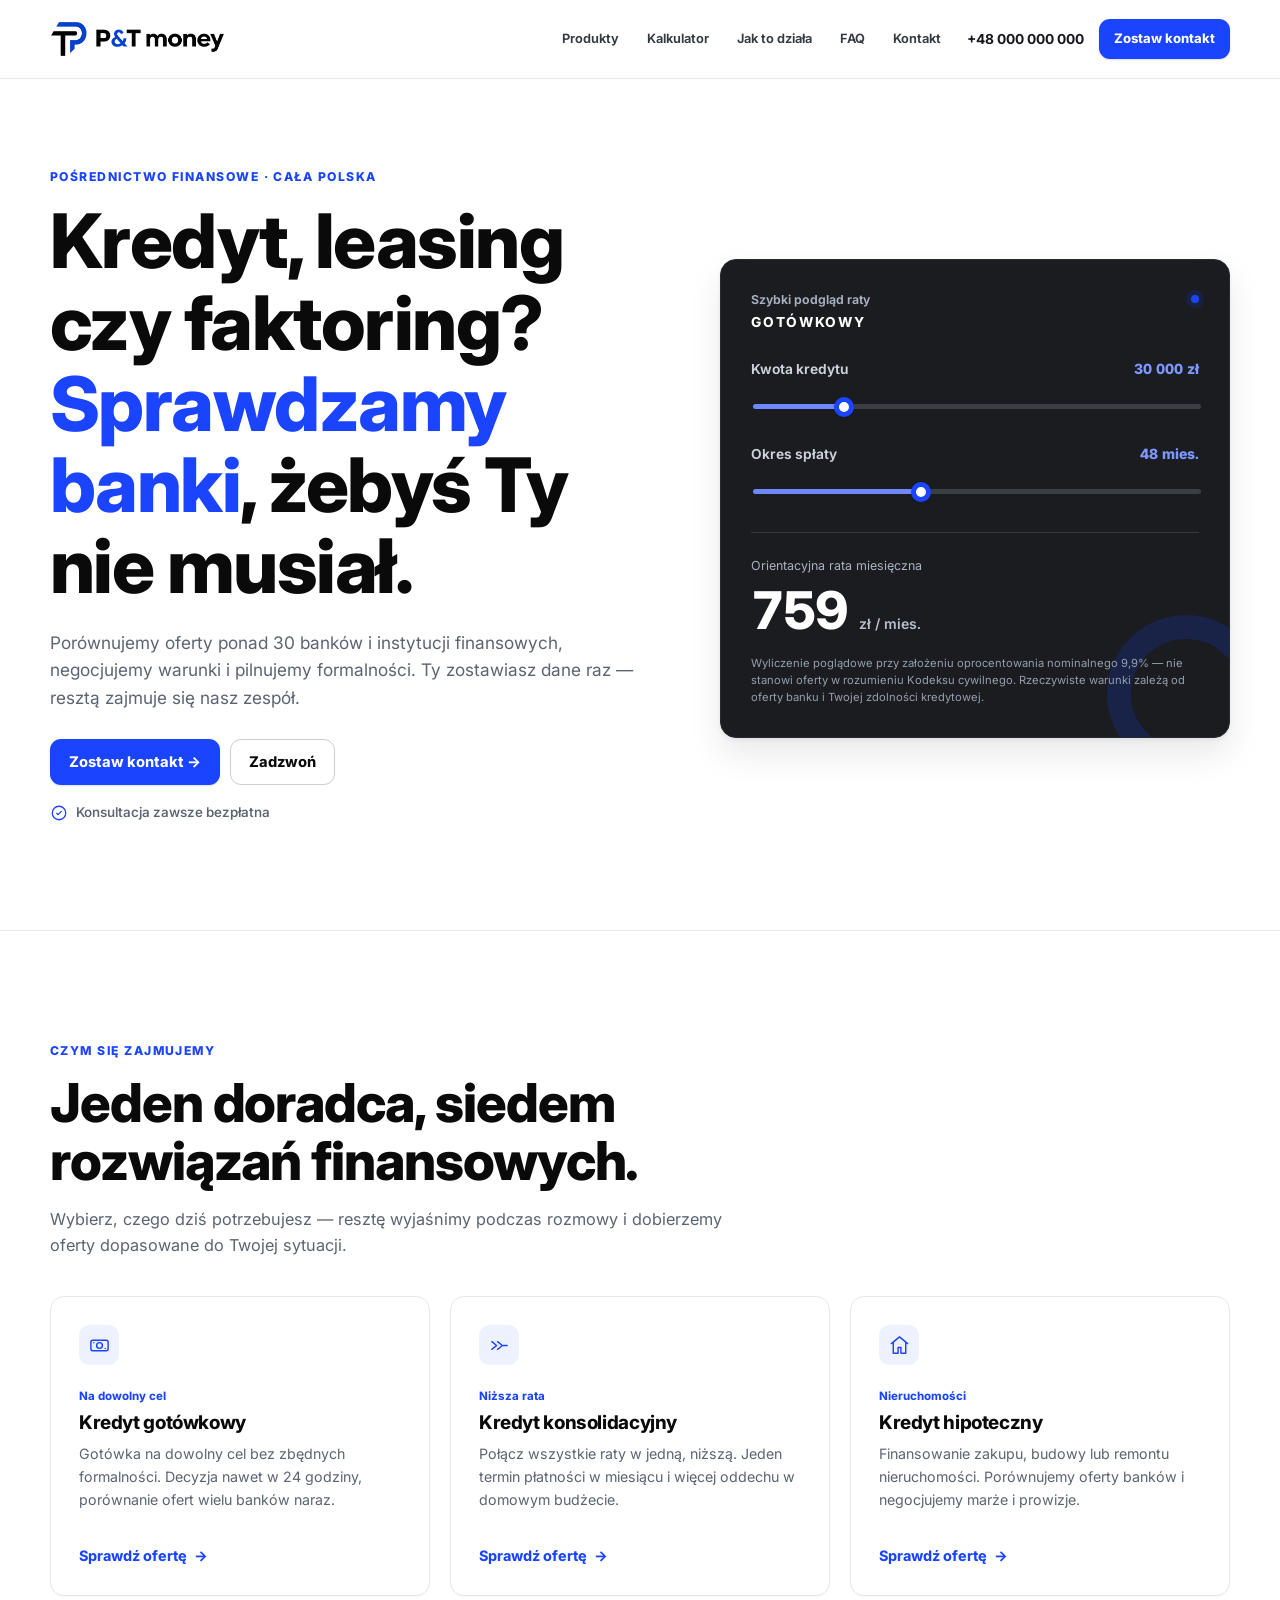
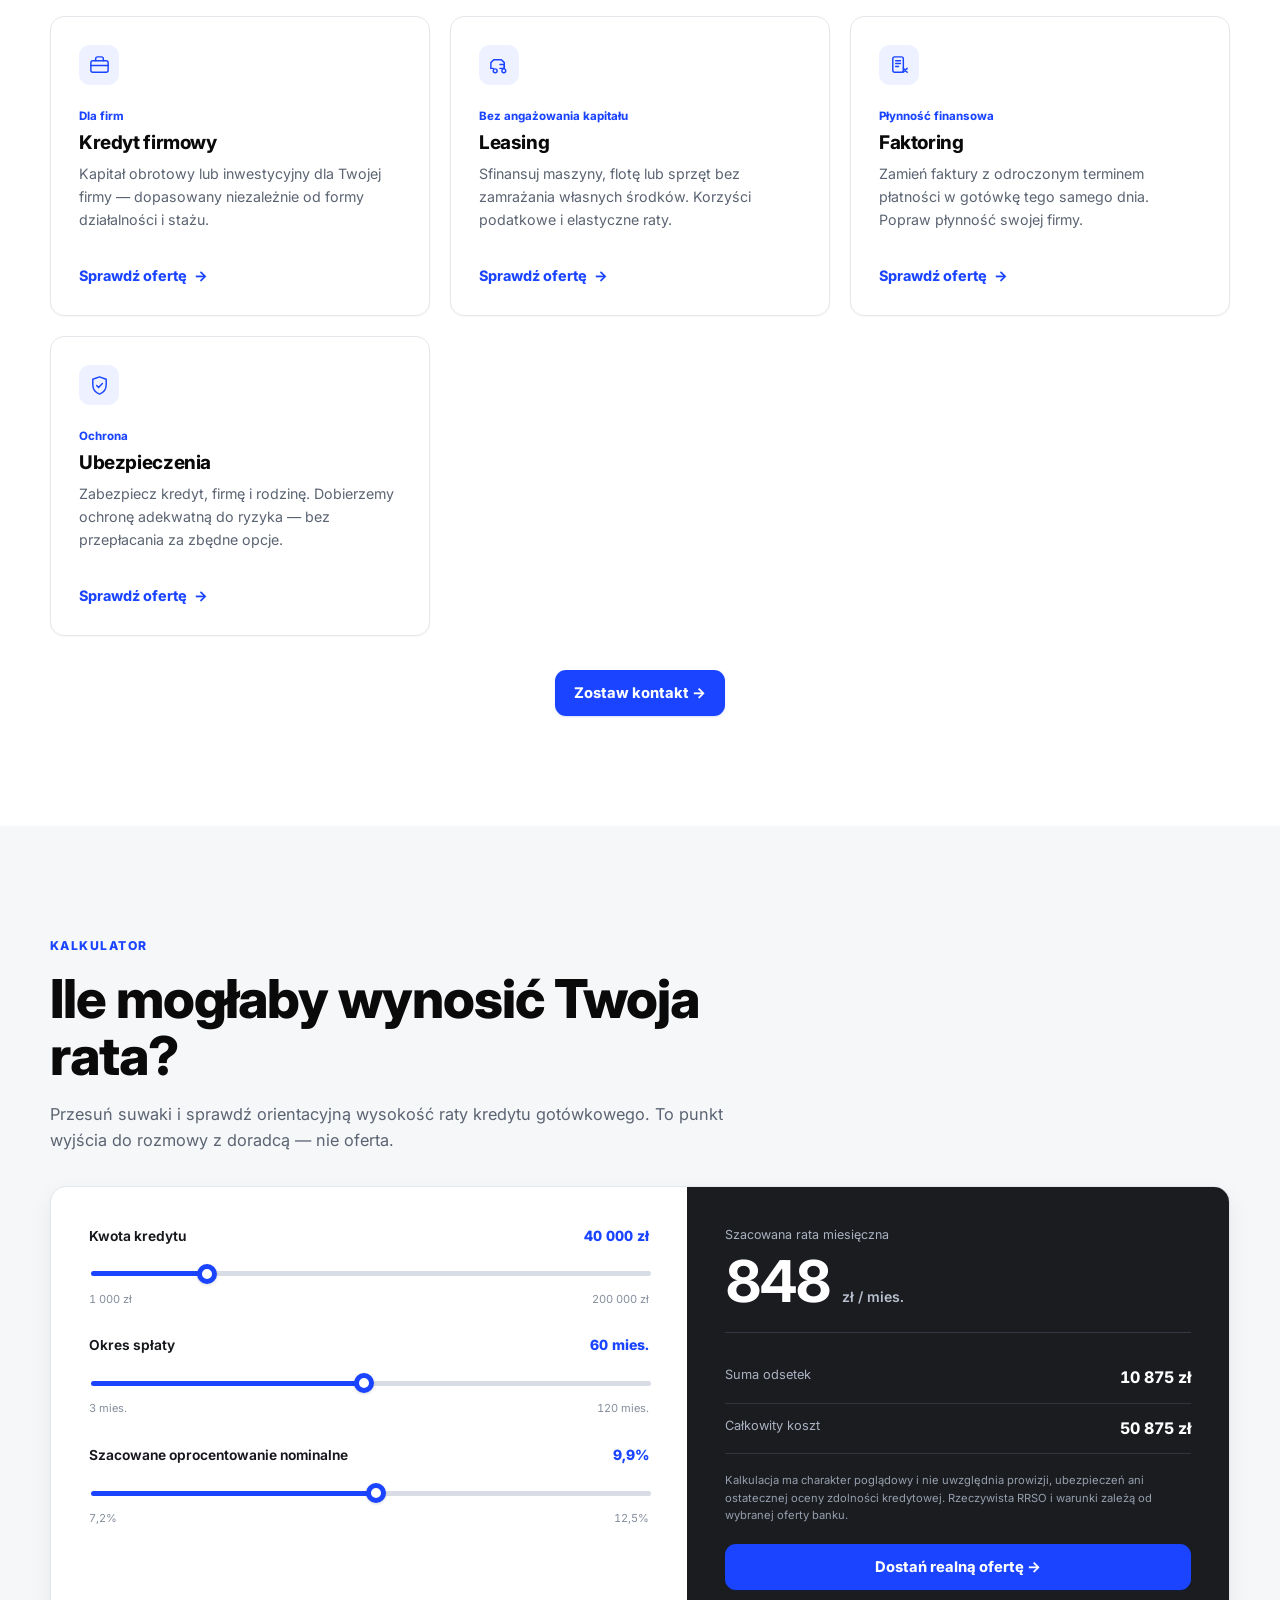
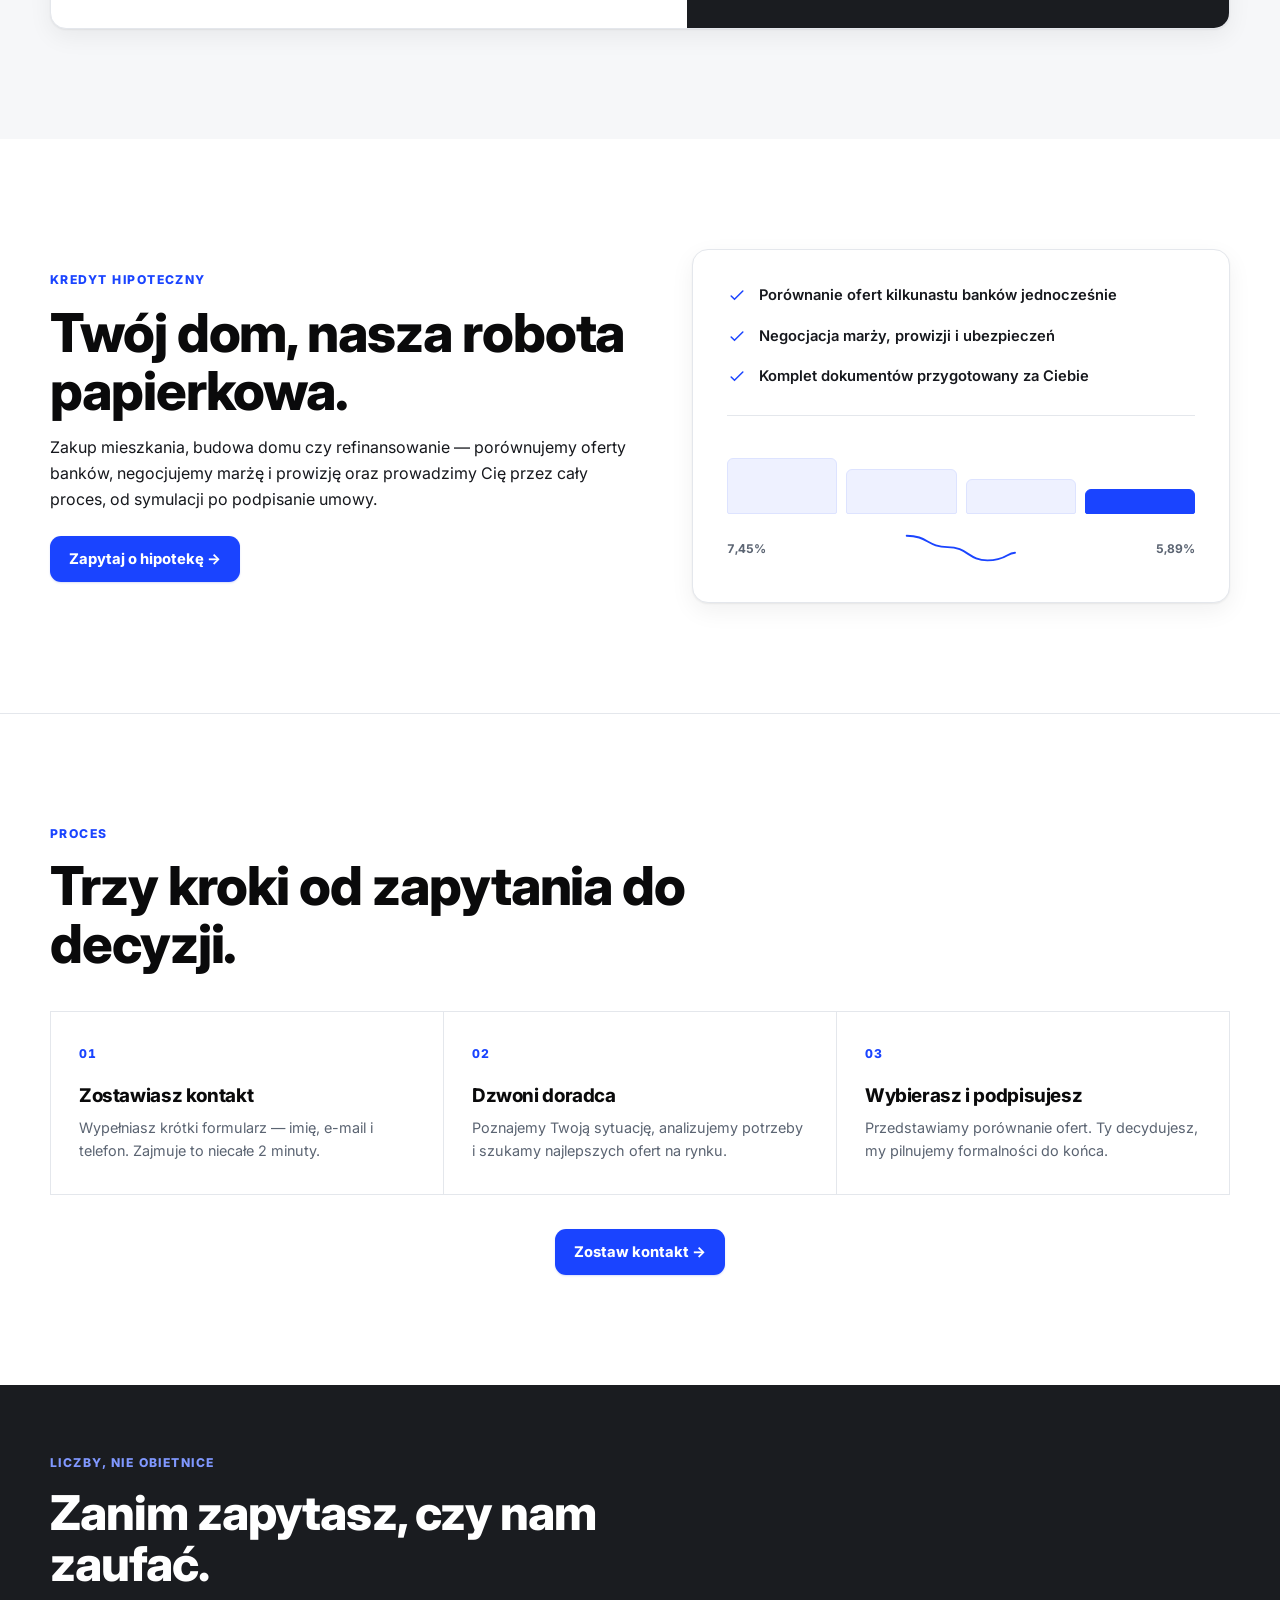
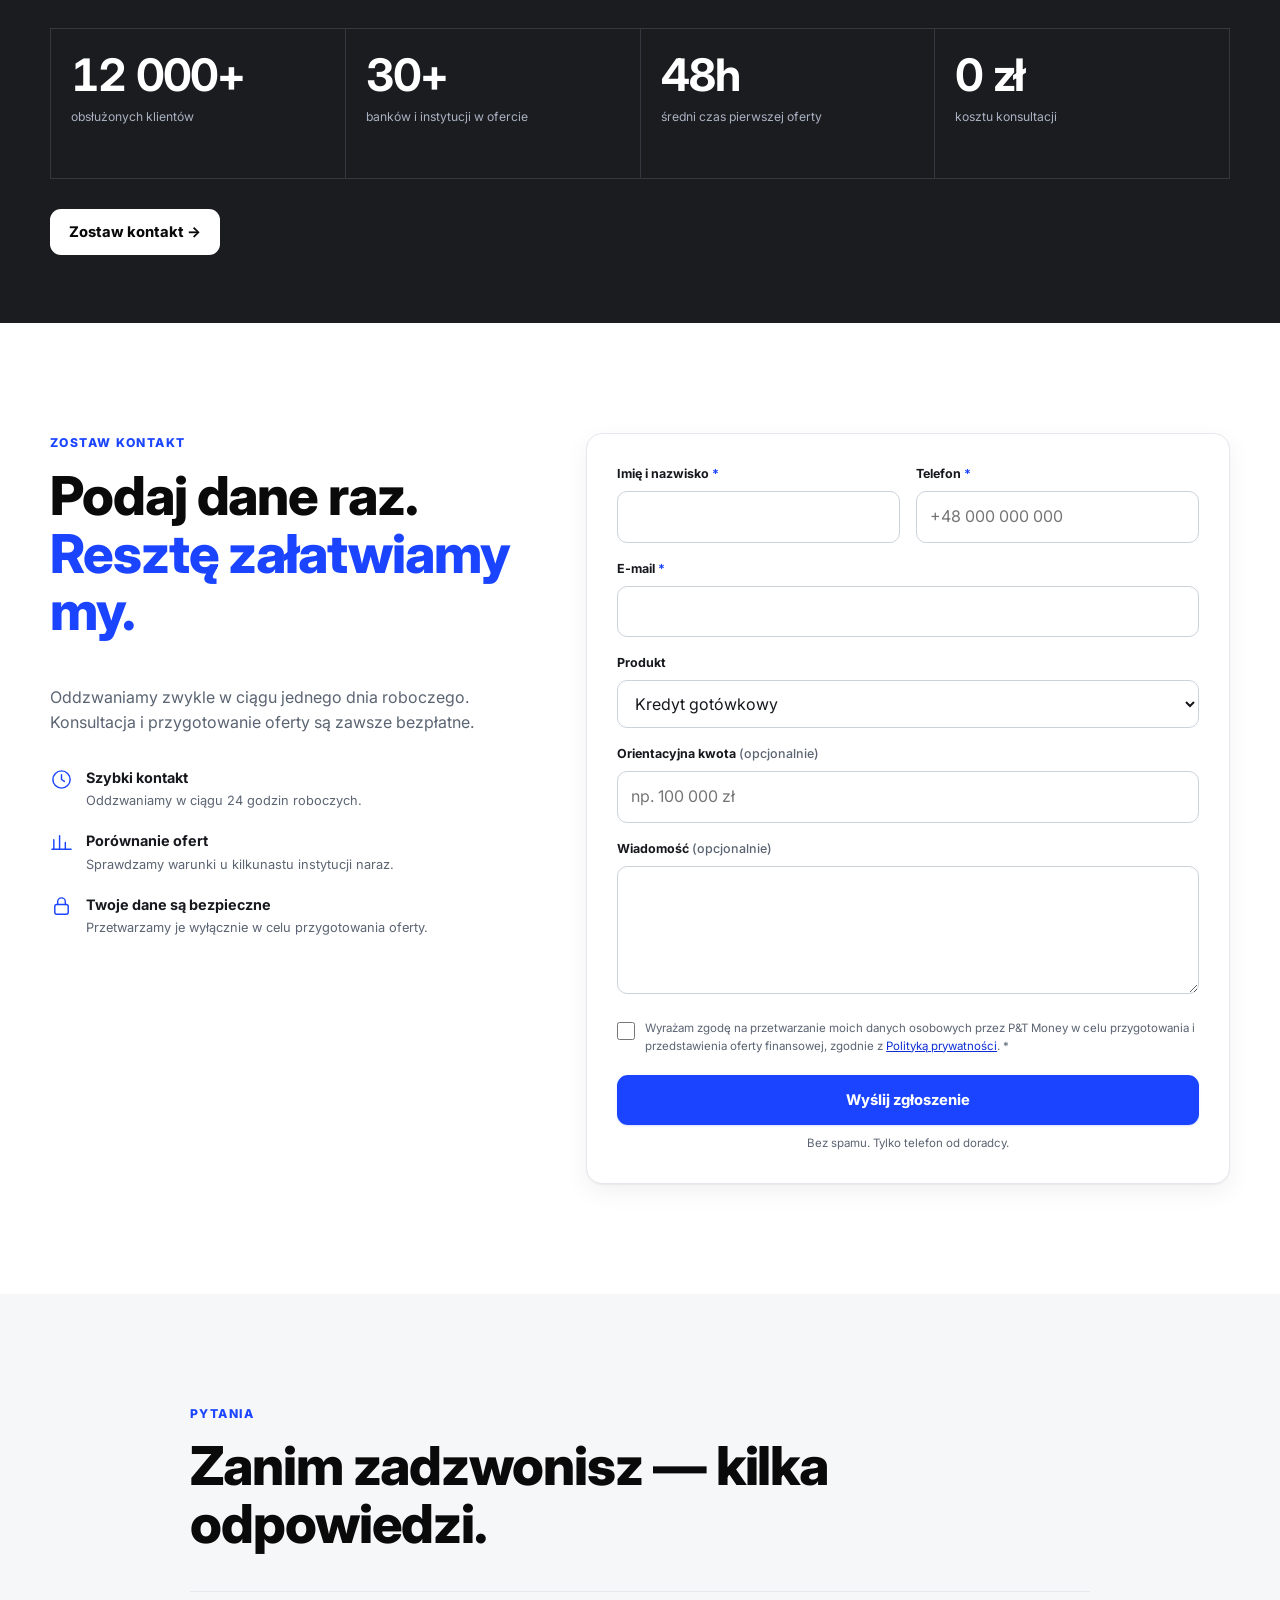
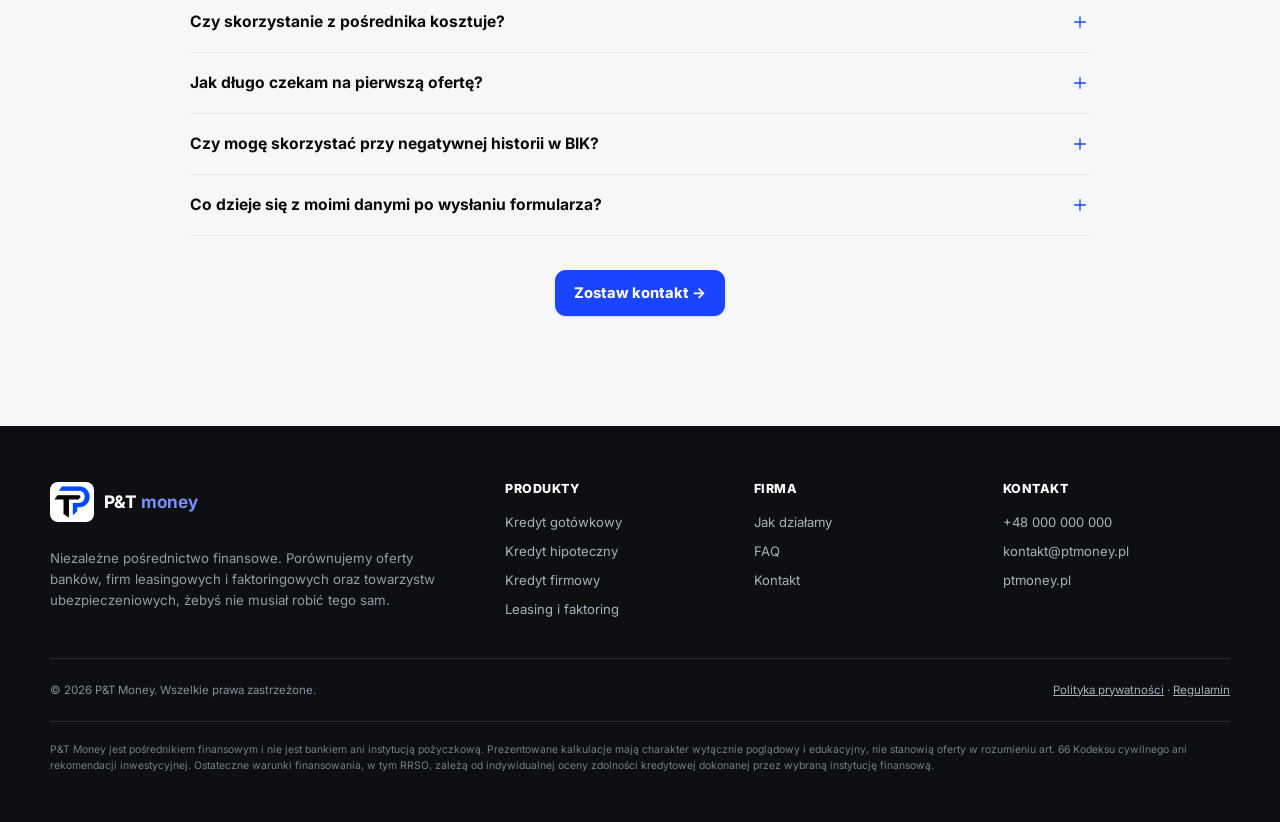
==== index.html @ 459fb67f "Add files via upload" ====
<!doctype html>
<html lang="pl">
<head>
  <meta charset="utf-8">
  <meta name="viewport" content="width=device-width, initial-scale=1">
  <title>P&amp;T Money — Pośrednictwo finansowe: kredyty, leasing, faktoring, ubezpieczenia</title>
  <meta name="description" content="P&amp;T Money porównuje oferty banków i instytucji finansowych: kredyt gotówkowy, konsolidacyjny, hipoteczny, firmowy, leasing, faktoring, ubezpieczenia. Zostaw kontakt, resztę robimy my.">
  <meta name="theme-color" content="#FFFFFF">
  <meta property="og:type" content="website">
  <meta property="og:locale" content="pl_PL">
  <meta property="og:title" content="P&amp;T Money — Pośrednictwo finansowe">
  <meta property="og:description" content="Porównujemy oferty ponad 30 banków i instytucji finansowych. Ty zostawiasz dane raz — resztą zajmuje się nasz zespół.">
  <meta property="og:image" content="logo-horizontal.png">
  <meta property="og:url" content="https://ptmoney.pl/">
  <link rel="preconnect" href="https://fonts.googleapis.com">
  <link rel="preconnect" href="https://fonts.gstatic.com" crossorigin>
  <link href="https://fonts.googleapis.com/css2?family=Inter:wght@400;500;600;700;800&amp;display=swap" rel="stylesheet">
  <link rel="stylesheet" href="styles.css">
  <script>
    document.documentElement.classList.add('js');
    try {
      if (!sessionStorage.getItem('ptm-intro-seen') && !window.matchMedia('(prefers-reduced-motion: reduce)').matches) {
        document.documentElement.classList.add('intro-pending');
      }
    } catch (e) {}
    // Twardy fail-safe: nawet gdy główny JS się nie załaduje, intro nie może zasłonić strony.
    window.setTimeout(function () {
      document.documentElement.classList.remove('intro-pending', 'intro-running', 'intro-leaving');
      var intro = document.getElementById('siteIntro');
      if (intro) intro.remove();
    }, 1500);
  </script>
  <script type="application/ld+json">
  {
    "@context": "https://schema.org",
    "@type": "FinancialService",
    "name": "P&T Money",
    "url": "https://ptmoney.pl/",
    "email": "kontakt@ptmoney.pl",
    "telephone": "+48 000 000 000",
    "areaServed": {"@type": "Country", "name": "Polska"},
    "description": "Niezależne pośrednictwo finansowe. Porównujemy oferty banków, firm leasingowych i faktoringowych oraz towarzystw ubezpieczeniowych."
  }
  </script>
</head>
<body>
  <div class="site-intro" id="siteIntro" aria-hidden="true">
    <div class="intro-mark" aria-hidden="true">
      <img class="intro-layer intro-layer--blue" src="logo-mark-blue.png" alt="">
      <img class="intro-layer intro-layer--black" src="logo-mark-black.png" alt="">
    </div>
  </div>

  <a class="skip-link" href="#main">Przejdź do treści</a>

  <header class="site-header" id="top">
    <div class="container header-inner">
      <a class="brand" href="#top" aria-label="P&amp;T Money — strona główna">
        <img src="logo-horizontal.png" alt="P&amp;T Money" width="174" height="36">
      </a>

      <nav class="desktop-nav" aria-label="Główna nawigacja">
        <a href="#produkty">Produkty</a>
        <a href="#kalkulator">Kalkulator</a>
        <a href="#jak-to-dziala">Jak to działa</a>
        <a href="#faq">FAQ</a>
        <a href="#kontakt">Kontakt</a>
      </nav>

      <div class="header-actions">
        <a class="header-phone" href="tel:+48000000000" aria-label="Zadzwoń: +48 000 000 000">+48 000 000 000</a>
        <a class="btn btn--primary btn--header" href="#kontakt">Zostaw kontakt</a>
        <button class="menu-toggle" id="menuToggle" type="button" aria-label="Otwórz menu" aria-expanded="false" aria-controls="mobileNav">
          <span></span><span></span><span></span>
        </button>
      </div>
    </div>

    <nav class="mobile-nav" id="mobileNav" aria-label="Nawigacja mobilna" hidden>
      <div class="container mobile-nav-inner">
        <a href="#produkty">Produkty</a>
        <a href="#kalkulator">Kalkulator</a>
        <a href="#jak-to-dziala">Jak to działa</a>
        <a href="#faq">FAQ</a>
        <a href="#kontakt">Kontakt</a>
        <a href="tel:+48000000000">Zadzwoń</a>
      </div>
    </nav>
  </header>

  <main id="main">
    <section class="hero section" aria-labelledby="hero-title">
      <div class="container hero-grid">
        <div class="hero-copy reveal">
          <p class="eyebrow">Pośrednictwo finansowe · Cała Polska</p>
          <h1 id="hero-title">Kredyt, leasing czy faktoring? <span>Sprawdzamy banki</span>, żebyś Ty nie musiał.</h1>
          <p class="hero-lead">Porównujemy oferty ponad 30 banków i instytucji finansowych, negocjujemy warunki i pilnujemy formalności. Ty zostawiasz dane raz — resztą zajmuje się nasz zespół.</p>
          <div class="hero-actions">
            <a class="btn btn--primary" href="#kontakt">Zostaw kontakt →</a>
            <a class="btn btn--ghost" href="tel:+48000000000">Zadzwoń</a>
          </div>
          <p class="hero-note">
            <svg aria-hidden="true" viewBox="0 0 24 24"><circle cx="12" cy="12" r="9"></circle><path d="m8.5 12 2.25 2.25L15.5 9.5"></path></svg>
            Konsultacja zawsze bezpłatna
          </p>
        </div>

        <aside class="quick-card reveal" aria-label="Szybki podgląd raty">
          <div class="quick-card-head">
            <div>
              <p class="quick-kicker">Szybki podgląd raty</p>
              <h2>GOTÓWKOWY</h2>
            </div>
            <span class="status-dot" aria-hidden="true"></span>
          </div>

          <div class="range-field range-field--dark">
            <div class="range-label"><label for="heroAmount">Kwota kredytu</label><output id="heroAmountVal" for="heroAmount">30 000 zł</output></div>
            <input type="range" id="heroAmount" min="2000" max="150000" step="1000" value="30000" aria-label="Kwota kredytu">
          </div>
          <div class="range-field range-field--dark">
            <div class="range-label"><label for="heroPeriod">Okres spłaty</label><output id="heroPeriodVal" for="heroPeriod">48 mies.</output></div>
            <input type="range" id="heroPeriod" min="6" max="120" step="6" value="48" aria-label="Okres spłaty">
          </div>

          <div class="quick-result" aria-live="polite">
            <span>Orientacyjna rata miesięczna</span>
            <strong id="heroResult">712 <small>zł / mies.</small></strong>
          </div>
          <p class="fineprint">Wyliczenie poglądowe przy założeniu oprocentowania nominalnego 9,9% — nie stanowi oferty w rozumieniu Kodeksu cywilnego. Rzeczywiste warunki zależą od oferty banku i Twojej zdolności kredytowej.</p>
        </aside>
      </div>
    </section>

    <section class="section section--line" id="produkty" aria-labelledby="produkty-title">
      <div class="container">
        <div class="section-heading reveal">
          <p class="eyebrow">Czym się zajmujemy</p>
          <h2 id="produkty-title">Jeden doradca, siedem rozwiązań finansowych.</h2>
          <p>Wybierz, czego dziś potrzebujesz — resztę wyjaśnimy podczas rozmowy i dobierzemy oferty dopasowane do Twojej sytuacji.</p>
        </div>

        <div class="product-grid reveal-grid">
          <article class="product-card reveal">
            <div class="product-icon" aria-hidden="true"><svg viewBox="0 0 24 24"><rect x="3" y="6.5" width="18" height="11" rx="2"></rect><circle cx="12" cy="12" r="3"></circle><path d="M6 9h.01M18 15h.01"></path></svg></div>
            <p class="product-tag">Na dowolny cel</p>
            <h3>Kredyt gotówkowy</h3>
            <p>Gotówka na dowolny cel bez zbędnych formalności. Decyzja nawet w 24 godziny, porównanie ofert wielu banków naraz.</p>
            <button class="text-link product-select" type="button" data-product="Kredyt gotówkowy">Sprawdź ofertę <span aria-hidden="true">→</span></button>
          </article>

          <article class="product-card reveal">
            <div class="product-icon" aria-hidden="true"><svg viewBox="0 0 24 24"><path d="m4 8 5 4-5 4M10 8l5 4-5 4M16 12h4"></path></svg></div>
            <p class="product-tag">Niższa rata</p>
            <h3>Kredyt konsolidacyjny</h3>
            <p>Połącz wszystkie raty w jedną, niższą. Jeden termin płatności w miesiącu i więcej oddechu w domowym budżecie.</p>
            <button class="text-link product-select" type="button" data-product="Kredyt konsolidacyjny">Sprawdź ofertę <span aria-hidden="true">→</span></button>
          </article>

          <article class="product-card reveal">
            <div class="product-icon" aria-hidden="true"><svg viewBox="0 0 24 24"><path d="m3.5 10 8.5-7 8.5 7"></path><path d="M5.5 9v11h5v-6h3v6h5V9"></path></svg></div>
            <p class="product-tag">Nieruchomości</p>
            <h3>Kredyt hipoteczny</h3>
            <p>Finansowanie zakupu, budowy lub remontu nieruchomości. Porównujemy oferty banków i negocjujemy marże i prowizje.</p>
            <button class="text-link product-select" type="button" data-product="Kredyt hipoteczny">Sprawdź ofertę <span aria-hidden="true">→</span></button>
          </article>

          <article class="product-card reveal">
            <div class="product-icon" aria-hidden="true"><svg viewBox="0 0 24 24"><rect x="3" y="7" width="18" height="12" rx="2"></rect><path d="M8 7V5a2 2 0 0 1 2-2h4a2 2 0 0 1 2 2v2M3 12h18"></path></svg></div>
            <p class="product-tag">Dla firm</p>
            <h3>Kredyt firmowy</h3>
            <p>Kapitał obrotowy lub inwestycyjny dla Twojej firmy — dopasowany niezależnie od formy działalności i stażu.</p>
            <button class="text-link product-select" type="button" data-product="Kredyt firmowy">Sprawdź ofertę <span aria-hidden="true">→</span></button>
          </article>

          <article class="product-card reveal">
            <div class="product-icon" aria-hidden="true"><svg viewBox="0 0 24 24"><path d="M3 15V9l3-3h8l3 3v6"></path><circle cx="7.5" cy="17.5" r="2"></circle><circle cx="16.5" cy="17.5" r="2"></circle><path d="M3 15h2.5M12.5 15H17v-4h-4.5"></path></svg></div>
            <p class="product-tag">Bez angażowania kapitału</p>
            <h3>Leasing</h3>
            <p>Sfinansuj maszyny, flotę lub sprzęt bez zamrażania własnych środków. Korzyści podatkowe i elastyczne raty.</p>
            <button class="text-link product-select" type="button" data-product="Leasing">Sprawdź ofertę <span aria-hidden="true">→</span></button>
          </article>

          <article class="product-card reveal">
            <div class="product-icon" aria-hidden="true"><svg viewBox="0 0 24 24"><rect x="5" y="3" width="11" height="16" rx="2"></rect><path d="M8 7h5M8 10h5M8 13h3M16 15l4 4M20 15l-4 4"></path></svg></div>
            <p class="product-tag">Płynność finansowa</p>
            <h3>Faktoring</h3>
            <p>Zamień faktury z odroczonym terminem płatności w gotówkę tego samego dnia. Popraw płynność swojej firmy.</p>
            <button class="text-link product-select" type="button" data-product="Faktoring">Sprawdź ofertę <span aria-hidden="true">→</span></button>
          </article>

          <article class="product-card reveal">
            <div class="product-icon" aria-hidden="true"><svg viewBox="0 0 24 24"><path d="M12 3 19 5.5V11c0 5-3 8.5-7 10-4-1.5-7-5-7-10V5.5L12 3Z"></path><path d="m9 12 2 2 4-4"></path></svg></div>
            <p class="product-tag">Ochrona</p>
            <h3>Ubezpieczenia</h3>
            <p>Zabezpiecz kredyt, firmę i rodzinę. Dobierzemy ochronę adekwatną do ryzyka — bez przepłacania za zbędne opcje.</p>
            <button class="text-link product-select" type="button" data-product="Ubezpieczenia">Sprawdź ofertę <span aria-hidden="true">→</span></button>
          </article>
        </div>

        <div class="section-cta reveal"><a class="btn btn--primary" href="#kontakt">Zostaw kontakt →</a></div>
      </div>
    </section>

    <section class="section section--muted" id="kalkulator" aria-labelledby="calc-title">
      <div class="container calculator-shell">
        <div class="section-heading reveal">
          <p class="eyebrow">Kalkulator</p>
          <h2 id="calc-title">Ile mogłaby wynosić Twoja rata?</h2>
          <p>Przesuń suwaki i sprawdź orientacyjną wysokość raty kredytu gotówkowego. To punkt wyjścia do rozmowy z doradcą — nie oferta.</p>
        </div>

        <div class="calculator-card reveal">
          <div class="calculator-inputs">
            <div class="range-field">
              <div class="range-label"><label for="calcAmount">Kwota kredytu</label><output id="calcAmountVal" for="calcAmount">40 000 zł</output></div>
              <input type="range" id="calcAmount" min="1000" max="200000" step="1000" value="40000" aria-label="Kwota kredytu">
              <div class="range-minmax"><span>1 000 zł</span><span>200 000 zł</span></div>
            </div>

            <div class="range-field">
              <div class="range-label"><label for="calcPeriod">Okres spłaty</label><output id="calcPeriodVal" for="calcPeriod">60 mies.</output></div>
              <input type="range" id="calcPeriod" min="3" max="120" step="3" value="60" aria-label="Okres spłaty">
              <div class="range-minmax"><span>3 mies.</span><span>120 mies.</span></div>
            </div>

            <div class="range-field">
              <div class="range-label"><label for="calcRate">Szacowane oprocentowanie nominalne</label><output id="calcRateVal" for="calcRate">9,9%</output></div>
              <input type="range" id="calcRate" min="7.2" max="12.5" step="0.1" value="9.9" aria-label="Szacowane oprocentowanie nominalne">
              <div class="range-minmax"><span>7,2%</span><span>12,5%</span></div>
            </div>
          </div>

          <div class="calculator-results" aria-live="polite">
            <div class="primary-result">
              <span>Szacowana rata miesięczna</span>
              <strong id="calcResult">0 <small>zł / mies.</small></strong>
            </div>
            <dl class="result-list">
              <div><dt>Suma odsetek</dt><dd id="calcInterest">0 zł</dd></div>
              <div><dt>Całkowity koszt</dt><dd id="calcTotal">0 zł</dd></div>
            </dl>
            <p class="fineprint fineprint--light">Kalkulacja ma charakter poglądowy i nie uwzględnia prowizji, ubezpieczeń ani ostatecznej oceny zdolności kredytowej. Rzeczywista RRSO i warunki zależą od wybranej oferty banku.</p>
            <a class="btn btn--primary" id="calcCta" href="#kontakt">Dostań realną ofertę →</a>
          </div>
        </div>
      </div>
    </section>

    <section class="section mortgage" aria-labelledby="mortgage-title">
      <div class="container mortgage-grid">
        <div class="section-heading reveal">
          <p class="eyebrow">Kredyt hipoteczny</p>
          <h2 id="mortgage-title">Twój dom, nasza robota papierkowa.</h2>
          <p>Zakup mieszkania, budowa domu czy refinansowanie — porównujemy oferty banków, negocjujemy marżę i prowizję oraz prowadzimy Cię przez cały proces, od symulacji po podpisanie umowy.</p>
          <a class="btn btn--primary" href="kalkulator.html" aria-label="Otwórz kalkulator refinansowania kredytu hipotecznego">Zapytaj o hipotekę →</a>
        </div>
        <div class="benefit-card reveal">
          <ul class="benefit-list">
            <li><svg aria-hidden="true" viewBox="0 0 24 24"><path d="m5 12 4 4L19 6"></path></svg><span>Porównanie ofert kilkunastu banków jednocześnie</span></li>
            <li><svg aria-hidden="true" viewBox="0 0 24 24"><path d="m5 12 4 4L19 6"></path></svg><span>Negocjacja marży, prowizji i ubezpieczeń</span></li>
            <li><svg aria-hidden="true" viewBox="0 0 24 24"><path d="m5 12 4 4L19 6"></path></svg><span>Komplet dokumentów przygotowany za Ciebie</span></li>
          </ul>
          <div class="refi-visual" aria-hidden="true">
            <div class="refi-bars"><span></span><span></span><span></span><span></span></div>
            <div class="refi-line"><span>7,45%</span><svg viewBox="0 0 120 40"><path d="M3 6c22 0 22 12 43 12s22 14 42 14 20-8 29-8"></path></svg><span>5,89%</span></div>
          </div>
        </div>
      </div>
    </section>

    <section class="section section--line" id="jak-to-dziala" aria-labelledby="process-title">
      <div class="container">
        <div class="section-heading reveal">
          <p class="eyebrow">Proces</p>
          <h2 id="process-title">Trzy kroki od zapytania do decyzji.</h2>
        </div>
        <div class="process-grid reveal-grid">
          <article class="process-step reveal"><span class="step-number">01</span><h3>Zostawiasz kontakt</h3><p>Wypełniasz krótki formularz — imię, e-mail i telefon. Zajmuje to niecałe 2 minuty.</p></article>
          <article class="process-step reveal"><span class="step-number">02</span><h3>Dzwoni doradca</h3><p>Poznajemy Twoją sytuację, analizujemy potrzeby i szukamy najlepszych ofert na rynku.</p></article>
          <article class="process-step reveal"><span class="step-number">03</span><h3>Wybierasz i podpisujesz</h3><p>Przedstawiamy porównanie ofert. Ty decydujesz, my pilnujemy formalności do końca.</p></article>
        </div>
        <div class="section-cta reveal"><a class="btn btn--primary" href="#kontakt">Zostaw kontakt →</a></div>
      </div>
    </section>

    <section class="stats-band" aria-label="Liczby, nie obietnice">
      <div class="container stats-inner">
        <div class="stats-copy reveal"><p class="eyebrow eyebrow--on-dark">Liczby, nie obietnice</p><h2>Zanim zapytasz, czy nam zaufać.</h2></div>
        <div class="stats-grid" id="statsGrid">
          <div class="stat reveal"><strong data-count="12000" data-suffix="+">12 000+</strong><span>obsłużonych klientów</span></div>
          <div class="stat reveal"><strong data-count="30" data-suffix="+">30+</strong><span>banków i instytucji w ofercie</span></div>
          <div class="stat reveal"><strong data-count="48" data-suffix="h">48h</strong><span>średni czas pierwszej oferty</span></div>
          <div class="stat reveal"><strong data-count="0" data-suffix=" zł">0 zł</strong><span>kosztu konsultacji</span></div>
        </div>
        <div class="section-cta section-cta--left reveal"><a class="btn btn--light" href="#kontakt">Zostaw kontakt →</a></div>
      </div>
    </section>

    <section class="section contact-section" id="kontakt" aria-labelledby="contact-title">
      <div class="container contact-grid">
        <div class="contact-copy reveal">
          <p class="eyebrow">Zostaw kontakt</p>
          <h2 id="contact-title">Podaj dane raz.<br><span>Resztę załatwiamy my.</span></h2>
          <p>Oddzwaniamy zwykle w ciągu jednego dnia roboczego. Konsultacja i przygotowanie oferty są zawsze bezpłatne.</p>
          <ul class="trust-list">
            <li><svg aria-hidden="true" viewBox="0 0 24 24"><path d="M12 21a9 9 0 1 0 0-18 9 9 0 0 0 0 18Z"></path><path d="M12 7v5l3 2"></path></svg><div><strong>Szybki kontakt</strong><span>Oddzwaniamy w ciągu 24 godzin roboczych.</span></div></li>
            <li><svg aria-hidden="true" viewBox="0 0 24 24"><path d="M4 19V9M10 19V5M16 19v-7M22 19H2"></path></svg><div><strong>Porównanie ofert</strong><span>Sprawdzamy warunki u kilkunastu instytucji naraz.</span></div></li>
            <li><svg aria-hidden="true" viewBox="0 0 24 24"><rect x="5" y="10" width="14" height="10" rx="2"></rect><path d="M8 10V7a4 4 0 0 1 8 0v3"></path></svg><div><strong>Twoje dane są bezpieczne</strong><span>Przetwarzamy je wyłącznie w celu przygotowania oferty.</span></div></li>
          </ul>
        </div>

        <div class="form-card reveal">
          <form id="leadForm" action="" method="post" data-endpoint="" novalidate>
            <div class="form-grid">
              <div class="field">
                <label for="fName">Imię i nazwisko <span aria-hidden="true">*</span></label>
                <input id="fName" name="name" type="text" autocomplete="name" required aria-describedby="fNameError">
                <p class="field-error" id="fNameError">Podaj imię i nazwisko.</p>
              </div>
              <div class="field">
                <label for="fPhone">Telefon <span aria-hidden="true">*</span></label>
                <input id="fPhone" name="phone" type="tel" inputmode="tel" autocomplete="tel" placeholder="+48 000 000 000" required aria-describedby="fPhoneError">
                <p class="field-error" id="fPhoneError">Podaj poprawny numer telefonu.</p>
              </div>
              <div class="field field--full">
                <label for="fEmail">E-mail <span aria-hidden="true">*</span></label>
                <input id="fEmail" name="email" type="email" autocomplete="email" required aria-describedby="fEmailError">
                <p class="field-error" id="fEmailError">Podaj poprawny adres e-mail.</p>
              </div>
              <div class="field field--full">
                <label for="fProduct">Produkt</label>
                <select id="fProduct" name="product">
                  <option>Kredyt gotówkowy</option>
                  <option>Kredyt konsolidacyjny</option>
                  <option>Kredyt hipoteczny</option>
                  <option>Kredyt firmowy</option>
                  <option>Leasing</option>
                  <option>Faktoring</option>
                  <option>Ubezpieczenia</option>
                  <option>Nie jestem pewien/pewna</option>
                </select>
              </div>
              <div class="field field--full">
                <label for="fAmount">Orientacyjna kwota <span class="optional">(opcjonalnie)</span></label>
                <input id="fAmount" name="amount" type="text" inputmode="numeric" placeholder="np. 100 000 zł">
              </div>
              <div class="field field--full">
                <label for="fMessage">Wiadomość <span class="optional">(opcjonalnie)</span></label>
                <textarea id="fMessage" name="message" rows="4"></textarea>
              </div>
            </div>

            <div class="consent-wrap">
              <label class="consent" for="fConsent">
                <input id="fConsent" name="consent" type="checkbox" required aria-describedby="fConsentError">
                <span>Wyrażam zgodę na przetwarzanie moich danych osobowych przez P&amp;T Money w celu przygotowania i przedstawienia oferty finansowej, zgodnie z <a href="polityka-prywatnosci.html">Polityką prywatności</a>. <span aria-hidden="true">*</span></span>
              </label>
              <p class="field-error" id="fConsentError">Zaznacz zgodę, aby wysłać formularz.</p>
            </div>

            <button class="btn btn--primary btn--submit" type="submit">Wyślij zgłoszenie</button>
            <p class="form-note">Bez spamu. Tylko telefon od doradcy.</p>
            <div class="form-success" id="formSuccess" role="status" aria-live="polite" hidden>
              <svg aria-hidden="true" viewBox="0 0 24 24"><circle cx="12" cy="12" r="9"></circle><path d="m8.5 12 2.25 2.25L15.5 9.5"></path></svg>
              <span>Dziękujemy! Zgłoszenie zostało przyjęte — doradca skontaktuje się wkrótce.</span>
            </div>
          </form>
        </div>
      </div>
    </section>

    <section class="section section--muted" id="faq" aria-labelledby="faq-title">
      <div class="container faq-wrap">
        <div class="section-heading reveal">
          <p class="eyebrow">Pytania</p>
          <h2 id="faq-title">Zanim zadzwonisz — kilka odpowiedzi.</h2>
        </div>

        <div class="faq-list reveal">
          <div class="faq-item">
            <h3><button class="faq-button" type="button" aria-expanded="false" aria-controls="faq-a1" id="faq-q1">Czy skorzystanie z pośrednika kosztuje?<svg aria-hidden="true" viewBox="0 0 24 24"><path d="M12 5v14M5 12h14"></path></svg></button></h3>
            <div class="faq-panel" id="faq-a1" role="region" aria-labelledby="faq-q1" hidden><p>Konsultacja i przygotowanie oferty są zawsze bezpłatne dla klienta indywidualnego. Wynagrodzenie otrzymujemy od instytucji finansowej dopiero po uruchomieniu umowy.</p></div>
          </div>
          <div class="faq-item">
            <h3><button class="faq-button" type="button" aria-expanded="false" aria-controls="faq-a2" id="faq-q2">Jak długo czekam na pierwszą ofertę?<svg aria-hidden="true" viewBox="0 0 24 24"><path d="M12 5v14M5 12h14"></path></svg></button></h3>
            <div class="faq-panel" id="faq-a2" role="region" aria-labelledby="faq-q2" hidden><p>Zwykle oddzwaniamy w ciągu jednego dnia roboczego, a wstępne porównanie ofert przygotowujemy najczęściej w ciągu 48 godzin od rozmowy z doradcą.</p></div>
          </div>
          <div class="faq-item">
            <h3><button class="faq-button" type="button" aria-expanded="false" aria-controls="faq-a3" id="faq-q3">Czy mogę skorzystać przy negatywnej historii w BIK?<svg aria-hidden="true" viewBox="0 0 24 24"><path d="M12 5v14M5 12h14"></path></svg></button></h3>
            <div class="faq-panel" id="faq-a3" role="region" aria-labelledby="faq-q3" hidden><p>Warto zostawić kontakt mimo wszystko — dobieramy oferty spośród wielu instytucji o różnych kryteriach oceny, więc doradca sprawdzi realne możliwości w Twojej sytuacji.</p></div>
          </div>
          <div class="faq-item">
            <h3><button class="faq-button" type="button" aria-expanded="false" aria-controls="faq-a4" id="faq-q4">Co dzieje się z moimi danymi po wysłaniu formularza?<svg aria-hidden="true" viewBox="0 0 24 24"><path d="M12 5v14M5 12h14"></path></svg></button></h3>
            <div class="faq-panel" id="faq-a4" role="region" aria-labelledby="faq-q4" hidden><p>Dane wykorzystujemy wyłącznie do przygotowania i przedstawienia oferty finansowej, zgodnie z Polityką prywatności i przepisami RODO. Nie przekazujemy ich podmiotom trzecim bez Twojej zgody.</p></div>
          </div>
        </div>
        <div class="section-cta reveal"><a class="btn btn--primary" href="#kontakt">Zostaw kontakt →</a></div>
      </div>
    </section>
  </main>

  <footer class="site-footer" id="footer-legal">
    <div class="container">
      <div class="footer-grid">
        <div class="footer-brand">
          <a class="footer-logo" href="#top" aria-label="P&amp;T Money — strona główna">
            <img src="logo-mark.png" alt="" width="46" height="42">
            <span>P&amp;T <strong>money</strong></span>
          </a>
          <p>Niezależne pośrednictwo finansowe. Porównujemy oferty banków, firm leasingowych i faktoringowych oraz towarzystw ubezpieczeniowych, żebyś nie musiał robić tego sam.</p>
        </div>
        <div class="footer-col"><h2>Produkty</h2><a href="#produkty">Kredyt gotówkowy</a><a href="#produkty">Kredyt hipoteczny</a><a href="#produkty">Kredyt firmowy</a><a href="#produkty">Leasing i faktoring</a></div>
        <div class="footer-col"><h2>Firma</h2><a href="#jak-to-dziala">Jak działamy</a><a href="#faq">FAQ</a><a href="#kontakt">Kontakt</a></div>
        <div class="footer-col"><h2>Kontakt</h2><a href="tel:+48000000000">+48 000 000 000</a><a href="mailto:kontakt@ptmoney.pl">kontakt@ptmoney.pl</a><a href="https://ptmoney.pl/">ptmoney.pl</a></div>
      </div>
      <div class="footer-bottom">
        <p>© 2026 P&amp;T Money. Wszelkie prawa zastrzeżone.</p>
        <p><a href="polityka-prywatnosci.html">Polityka prywatności</a> · <a href="regulamin.html">Regulamin</a></p>
      </div>
      <p class="footer-disclaimer">P&amp;T Money jest pośrednikiem finansowym i nie jest bankiem ani instytucją pożyczkową. Prezentowane kalkulacje mają charakter wyłącznie poglądowy i edukacyjny, nie stanowią oferty w rozumieniu art. 66 Kodeksu cywilnego ani rekomendacji inwestycyjnej. Ostateczne warunki finansowania, w tym RRSO, zależą od indywidualnej oceny zdolności kredytowej dokonanej przez wybraną instytucję finansową.</p>
    </div>
  </footer>

  <div class="mobile-bottom-bar" aria-label="Szybki kontakt">
    <a class="btn btn--ghost" href="tel:+48000000000">Zadzwoń</a>
    <a class="btn btn--primary" href="#kontakt">Zostaw kontakt</a>
  </div>

  <script src="main.js"></script>
</body>
</html>
---- styles.css ----
:root {
  --white: #FFFFFF;
  --off-white: #F6F7F9;
  --ink: #0A0A0B;
  --ink-soft: #1A1C20;
  --text: #16181D;
  --text-muted: #5B6472;
  --line: #E4E7EC;
  --blue: #1A44FF;
  --blue-dark: #0F2FD4;
  --blue-tint: #EEF1FF;
  --error: #B42318;
  --shadow: 0 1px 2px rgba(10,10,11,.06), 0 8px 24px rgba(10,10,11,.06);
  --shadow-hover: 0 2px 4px rgba(10,10,11,.06), 0 16px 34px rgba(10,10,11,.09);
  --radius-sm: 10px;
  --radius: 14px;
  --radius-lg: 16px;
  --ease: cubic-bezier(.22,.7,.2,1);
  --header-h: 72px;
}

* { box-sizing: border-box; }
html { scroll-behavior: smooth; scroll-padding-top: calc(var(--header-h) + 18px); }
body {
  margin: 0;
  background: var(--white);
  color: var(--text);
  font-family: Inter, ui-sans-serif, system-ui, -apple-system, BlinkMacSystemFont, "Segoe UI", sans-serif;
  font-size: 16px;
  line-height: 1.6;
  -webkit-font-smoothing: antialiased;
  text-rendering: optimizeLegibility;
}
body.menu-open { overflow: hidden; }
img, svg { display: block; max-width: 100%; }
button, input, textarea, select { font: inherit; }
button, a { -webkit-tap-highlight-color: transparent; }
a { color: inherit; }
button { color: inherit; }
::selection { background: var(--blue); color: var(--white); }

h1, h2, h3, p { margin-top: 0; }
h1, h2, h3 {
  color: var(--ink);
  letter-spacing: -.02em;
  line-height: 1.08;
}
h1 { font-size: clamp(2.35rem, 8.2vw, 4.65rem); font-weight: 800; }
h2 { font-size: clamp(2rem, 6vw, 3.35rem); font-weight: 800; }
h3 { font-size: 1.18rem; font-weight: 750; }

:focus-visible {
  outline: 3px solid rgba(26,68,255,.34);
  outline-offset: 3px;
}

.container {
  width: min(100% - 32px, 1180px);
  margin-inline: auto;
}

.skip-link {
  position: fixed;
  z-index: 1000;
  left: 16px;
  top: 12px;
  transform: translateY(-160%);
  background: var(--ink);
  color: var(--white);
  padding: 10px 14px;
  border-radius: 8px;
  text-decoration: none;
  font-weight: 700;
}
.skip-link:focus { transform: translateY(0); }

/* Intro */
.site-intro {
  display: none;
  position: fixed;
  inset: 0;
  z-index: 2000;
  place-items: center;
  background: var(--white);
  opacity: 1;
  clip-path: inset(0 0 0 0);
}
.intro-pending .site-intro { display: grid; }
.intro-pending body { overflow: hidden; }
.intro-mark { position: relative; width: 88px; aspect-ratio: 785 / 707; }
.intro-layer { position: absolute; inset: 0; width: 100%; height: 100%; object-fit: contain; opacity: 0; }
.intro-running .intro-layer--blue { animation: introBlue .42s var(--ease) .04s forwards; }
.intro-running .intro-layer--black { animation: introBlack .36s var(--ease) .28s forwards; }
.intro-running .intro-mark { animation: introSettle .32s var(--ease) .68s forwards; }
.intro-leaving .site-intro { animation: introLeave .24s var(--ease) forwards; }
@keyframes introBlue { from { opacity: 0; transform: translateX(-18px); } to { opacity: 1; transform: translateX(0); } }
@keyframes introBlack { from { opacity: 0; transform: translateX(16px); } to { opacity: 1; transform: translateX(0); } }
@keyframes introSettle { to { transform: scale(.92); } }
@keyframes introLeave { to { opacity: 0; clip-path: inset(0 0 100% 0); } }

/* Reusable */
.section { padding: 78px 0; }
.section--line { border-top: 1px solid var(--line); }
.section--muted { background: var(--off-white); }
.eyebrow {
  margin-bottom: 14px;
  color: var(--blue);
  font-size: .76rem;
  font-weight: 800;
  letter-spacing: .12em;
  text-transform: uppercase;
}
.section-heading { max-width: 680px; margin-bottom: 38px; }
.section-heading h2 { margin-bottom: 16px; }
.section-heading > p:last-child { margin-bottom: 0; color: var(--text-muted); font-size: 1.02rem; }
.section-cta { display: flex; justify-content: center; margin-top: 34px; }
.section-cta--left { justify-content: flex-start; }

.btn {
  min-height: 46px;
  display: inline-flex;
  align-items: center;
  justify-content: center;
  gap: 8px;
  border: 1px solid transparent;
  border-radius: 11px;
  padding: 12px 18px;
  font-size: .92rem;
  font-weight: 750;
  line-height: 1;
  text-decoration: none;
  cursor: pointer;
  transition: transform .22s var(--ease), background-color .22s var(--ease), border-color .22s var(--ease), box-shadow .22s var(--ease), color .22s var(--ease);
}
.btn:hover { transform: translateY(-2px); }
.btn--primary { background: var(--blue); color: var(--white); box-shadow: 0 1px 2px rgba(15,47,212,.16); }
.btn--primary:hover { background: var(--blue-dark); box-shadow: 0 8px 20px rgba(15,47,212,.18); }
.btn--ghost { background: var(--white); color: var(--ink); border-color: #C9CED7; }
.btn--ghost:hover { border-color: var(--ink); background: var(--off-white); }
.btn--light { background: var(--white); color: var(--ink); }
.btn--light:hover { background: var(--blue-tint); color: var(--blue-dark); }
.text-link {
  display: inline-flex;
  align-items: center;
  gap: 7px;
  padding: 0;
  margin-top: auto;
  border: 0;
  background: transparent;
  color: var(--blue);
  font-size: .9rem;
  font-weight: 750;
  text-decoration: none;
  cursor: pointer;
}
.text-link span { transition: transform .2s var(--ease); }
.text-link:hover span { transform: translateX(4px); }

.reveal { opacity: 1; transform: none; }
.js.reveal-ready .reveal { opacity: 0; transform: translateY(16px); transition: opacity .6s var(--ease), transform .6s var(--ease); }
.js.reveal-ready .reveal.is-visible { opacity: 1; transform: translateY(0); }

/* Header */
.site-header {
  position: sticky;
  top: 0;
  z-index: 500;
  min-height: var(--header-h);
  background: rgba(255,255,255,.91);
  border-bottom: 1px solid rgba(228,231,236,.9);
  backdrop-filter: blur(16px);
  -webkit-backdrop-filter: blur(16px);
}
.header-inner { min-height: var(--header-h); display: flex; align-items: center; justify-content: space-between; gap: 18px; }
.brand { flex: 0 0 auto; display: inline-flex; align-items: center; text-decoration: none; }
.brand img { height: 34px; width: auto; }
.desktop-nav { display: none; }
.header-actions { margin-left: auto; display: flex; align-items: center; gap: 10px; }
.header-phone { display: none; color: var(--text); font-size: .86rem; font-weight: 700; text-decoration: none; }
.btn--header { display: none; min-height: 40px; padding: 10px 14px; font-size: .82rem; }
.menu-toggle {
  width: 44px;
  height: 44px;
  display: grid;
  place-content: center;
  gap: 5px;
  border: 1px solid var(--line);
  border-radius: 10px;
  background: var(--white);
  cursor: pointer;
}
.menu-toggle span { width: 20px; height: 1.5px; background: var(--ink); transition: transform .22s var(--ease), opacity .22s var(--ease); }
.menu-toggle[aria-expanded="true"] span:nth-child(1) { transform: translateY(6.5px) rotate(45deg); }
.menu-toggle[aria-expanded="true"] span:nth-child(2) { opacity: 0; }
.menu-toggle[aria-expanded="true"] span:nth-child(3) { transform: translateY(-6.5px) rotate(-45deg); }
.mobile-nav { background: var(--white); border-top: 1px solid var(--line); box-shadow: var(--shadow); }
.mobile-nav-inner { padding-block: 10px 18px; display: grid; }
.mobile-nav a { padding: 13px 4px; border-bottom: 1px solid var(--line); color: var(--text); font-weight: 650; text-decoration: none; }
.mobile-nav a:last-child { border-bottom: 0; color: var(--blue); }

/* Hero */
.hero { padding-top: 62px; overflow: clip; }
.hero-grid { display: grid; gap: 42px; }
.hero-copy { max-width: 720px; }
.hero h1 { max-width: 780px; margin-bottom: 22px; }
.hero h1 span { color: var(--blue); }
.hero-lead { max-width: 640px; margin-bottom: 28px; color: var(--text-muted); font-size: 1.04rem; }
.hero-actions { display: flex; flex-wrap: wrap; gap: 10px; }
.hero-note { margin: 17px 0 0; display: inline-flex; align-items: center; gap: 8px; color: var(--text-muted); font-size: .84rem; font-weight: 550; }
.hero-note svg { width: 18px; height: 18px; fill: none; stroke: var(--blue); stroke-width: 1.7; }

.quick-card {
  position: relative;
  overflow: hidden;
  background: var(--ink-soft);
  color: var(--white);
  border: 1px solid #262A31;
  border-radius: var(--radius-lg);
  padding: 24px;
  box-shadow: var(--shadow-hover);
}
.quick-card::after { content: ""; position: absolute; inset: auto -36px -36px auto; width: 110px; height: 110px; border: 24px solid rgba(26,68,255,.18); border-radius: 999px; pointer-events: none; }
.quick-card-head { display: flex; align-items: flex-start; justify-content: space-between; gap: 16px; margin-bottom: 28px; }
.quick-kicker { margin: 0 0 5px; color: #AAB2C1; font-size: .77rem; font-weight: 650; }
.quick-card h2 { margin: 0; color: var(--white); font-size: .86rem; font-weight: 750; letter-spacing: .12em; }
.status-dot { width: 8px; height: 8px; margin-top: 5px; border-radius: 50%; background: var(--blue); box-shadow: 0 0 0 5px rgba(26,68,255,.14); }
.range-field { margin-bottom: 26px; }
.range-field:last-child { margin-bottom: 0; }
.range-label { display: flex; justify-content: space-between; align-items: baseline; gap: 14px; margin-bottom: 11px; }
.range-label label { font-size: .86rem; font-weight: 650; }
.range-label output { color: var(--blue); font-size: .88rem; font-weight: 800; font-variant-numeric: tabular-nums; white-space: nowrap; }
.range-field--dark .range-label label { color: #CDD2DC; }
.range-field--dark .range-label output { color: #7E98FF; }
input[type="range"] {
  --range-progress: 50%;
  width: 100%;
  height: 5px;
  appearance: none;
  -webkit-appearance: none;
  border-radius: 99px;
  outline: none;
  background: linear-gradient(to right, var(--blue) 0 var(--range-progress), #D8DCE5 var(--range-progress) 100%);
}
.range-field--dark input[type="range"] { background: linear-gradient(to right, #6E89FF 0 var(--range-progress), #3A3E47 var(--range-progress) 100%); }
input[type="range"]::-webkit-slider-thumb { -webkit-appearance: none; width: 20px; height: 20px; border-radius: 50%; background: var(--white); border: 5px solid var(--blue); box-shadow: 0 1px 3px rgba(10,10,11,.16); cursor: pointer; }
input[type="range"]::-moz-range-thumb { width: 12px; height: 12px; border-radius: 50%; background: var(--white); border: 5px solid var(--blue); box-shadow: 0 1px 3px rgba(10,10,11,.16); cursor: pointer; }
.quick-result { position: relative; z-index: 1; margin-top: 30px; padding-top: 23px; border-top: 1px solid #353943; }
.quick-result > span { display: block; margin-bottom: 9px; color: #AAB2C1; font-size: .78rem; }
.quick-result strong { display: block; color: var(--white); font-size: clamp(2.2rem, 10vw, 3.25rem); line-height: 1; letter-spacing: -.04em; font-weight: 800; font-variant-numeric: tabular-nums; }
.quick-result small, .primary-result small { font-size: .88rem; letter-spacing: 0; font-weight: 600; color: #B8C0CF; }
.fineprint { position: relative; z-index: 1; margin: 18px 0 0; color: #969FAD; font-size: .7rem; line-height: 1.55; }

/* Products */
.product-grid { display: grid; gap: 14px; }
.product-card {
  display: flex;
  min-height: 275px;
  flex-direction: column;
  padding: 22px;
  background: var(--white);
  border: 1px solid var(--line);
  border-radius: var(--radius);
  box-shadow: 0 1px 2px rgba(10,10,11,.03);
  transition: transform .25s var(--ease), border-color .25s var(--ease), box-shadow .25s var(--ease);
}
.product-card:hover { transform: translateY(-4px); border-color: rgba(26,68,255,.52); box-shadow: var(--shadow-hover); }
.product-icon { width: 40px; height: 40px; display: grid; place-items: center; margin-bottom: 22px; border-radius: 11px; background: var(--blue-tint); color: var(--blue); }
.product-icon svg { width: 23px; height: 23px; fill: none; stroke: currentColor; stroke-width: 1.5; stroke-linecap: round; stroke-linejoin: round; }
.product-tag { margin: 0 0 7px; color: var(--blue); font-size: .72rem; font-weight: 750; }
.product-card h3 { margin: 0 0 10px; }
.product-card > p:not(.product-tag) { margin: 0 0 20px; color: var(--text-muted); font-size: .89rem; line-height: 1.6; }

/* Main calculator */
.calculator-shell .section-heading { margin-bottom: 32px; }
.calculator-card { overflow: hidden; display: grid; background: var(--white); border: 1px solid var(--line); border-radius: var(--radius-lg); box-shadow: var(--shadow); }
.calculator-inputs { padding: 24px; }
.range-minmax { display: flex; justify-content: space-between; margin-top: 7px; color: #858E9D; font-size: .69rem; font-variant-numeric: tabular-nums; }
.calculator-results { background: var(--ink-soft); color: var(--white); padding: 26px 24px; }
.primary-result { padding-bottom: 22px; border-bottom: 1px solid #353943; }
.primary-result > span { display: block; color: #AAB2C1; font-size: .78rem; margin-bottom: 8px; }
.primary-result strong { display: block; font-size: clamp(2.35rem, 11vw, 3.6rem); letter-spacing: -.04em; line-height: 1; font-variant-numeric: tabular-nums; }
.result-list { margin: 20px 0 0; }
.result-list > div { display: flex; justify-content: space-between; gap: 16px; padding: 12px 0; border-bottom: 1px solid #30343D; }
.result-list dt { color: #AAB2C1; font-size: .8rem; }
.result-list dd { margin: 0; font-weight: 750; font-variant-numeric: tabular-nums; }
.fineprint--light { margin-bottom: 20px; }

/* Mortgage */
.mortgage-grid { display: grid; gap: 28px; align-items: center; }
.mortgage .section-heading { margin-bottom: 0; }
.mortgage .section-heading .btn { margin-top: 8px; }
.benefit-card { padding: 24px; border: 1px solid var(--line); border-radius: var(--radius-lg); background: var(--white); box-shadow: var(--shadow); }
.benefit-list { display: grid; gap: 17px; margin: 0; padding: 0; list-style: none; }
.benefit-list li { display: flex; align-items: flex-start; gap: 12px; font-size: .92rem; font-weight: 600; }
.benefit-list svg { width: 20px; height: 20px; margin-top: 2px; flex: 0 0 auto; fill: none; stroke: var(--blue); stroke-width: 1.8; stroke-linecap: round; stroke-linejoin: round; }
.refi-visual { margin-top: 26px; padding-top: 24px; border-top: 1px solid var(--line); }
.refi-bars { height: 74px; display: flex; align-items: flex-end; gap: 9px; }
.refi-bars span { flex: 1; border-radius: 6px 6px 2px 2px; background: var(--blue-tint); border: 1px solid #DDE3FF; }
.refi-bars span:nth-child(1) { height: 76%; }
.refi-bars span:nth-child(2) { height: 61%; }
.refi-bars span:nth-child(3) { height: 47%; }
.refi-bars span:nth-child(4) { height: 34%; background: var(--blue); border-color: var(--blue); }
.refi-line { display: grid; grid-template-columns: auto 1fr auto; align-items: center; gap: 10px; margin-top: 16px; color: var(--text-muted); font-size: .75rem; font-weight: 700; font-variant-numeric: tabular-nums; }
.refi-line svg { width: 100%; height: 38px; }
.refi-line path { fill: none; stroke: var(--blue); stroke-width: 2; stroke-linecap: round; }

/* Process */
.process-grid { display: grid; border-top: 1px solid var(--line); }
.process-step { position: relative; padding: 26px 0; border-bottom: 1px solid var(--line); }
.step-number { display: block; margin-bottom: 22px; color: var(--blue); font-size: .76rem; font-weight: 800; letter-spacing: .08em; font-variant-numeric: tabular-nums; }
.process-step h3 { margin-bottom: 10px; }
.process-step p { margin: 0; color: var(--text-muted); font-size: .9rem; }

/* Stats */
.stats-band { background: var(--ink-soft); color: var(--white); padding: 68px 0; }
.eyebrow--on-dark { color: #8098FF; }
.stats-copy h2 { max-width: 560px; margin-bottom: 38px; color: var(--white); font-size: clamp(1.9rem, 7vw, 3rem); }
.stats-grid { display: grid; grid-template-columns: repeat(2, 1fr); border-top: 1px solid #343840; border-left: 1px solid #343840; }
.stat { min-height: 132px; padding: 20px 18px; border-right: 1px solid #343840; border-bottom: 1px solid #343840; }
.stat strong { display: block; margin-bottom: 5px; color: var(--white); font-size: clamp(1.65rem, 7vw, 2.8rem); line-height: 1; letter-spacing: -.04em; font-variant-numeric: tabular-nums; }
.stat span { color: #AAB2C1; font-size: .76rem; line-height: 1.4; }
.stats-band .section-cta { margin-top: 30px; }

/* Contact */
.contact-grid { display: grid; gap: 38px; align-items: start; }
.contact-copy h2 span { color: var(--blue); }
.contact-copy > p:not(.eyebrow) { max-width: 540px; color: var(--text-muted); }
.trust-list { display: grid; gap: 18px; margin: 30px 0 0; padding: 0; list-style: none; }
.trust-list li { display: flex; gap: 13px; }
.trust-list svg { width: 23px; height: 23px; flex: 0 0 auto; margin-top: 2px; fill: none; stroke: var(--blue); stroke-width: 1.5; stroke-linecap: round; stroke-linejoin: round; }
.trust-list strong, .trust-list span { display: block; }
.trust-list strong { margin-bottom: 2px; font-size: .9rem; }
.trust-list span { color: var(--text-muted); font-size: .8rem; }
.form-card { padding: 22px; background: var(--white); border: 1px solid var(--line); border-radius: var(--radius-lg); box-shadow: var(--shadow); }
.form-grid { display: grid; gap: 16px; }
.field { min-width: 0; }
.field label { display: block; margin-bottom: 7px; color: var(--text); font-size: .78rem; font-weight: 700; }
.field label > span:not(.optional) { color: var(--blue); }
.optional { color: var(--text-muted); font-weight: 500; }
.field input, .field select, .field textarea {
  width: 100%;
  border: 1px solid #CCD2DB;
  border-radius: 10px;
  background: var(--white);
  color: var(--text);
  padding: 12px 13px;
  outline: none;
  transition: border-color .18s var(--ease), box-shadow .18s var(--ease), background .18s var(--ease);
}
.field input, .field select { min-height: 46px; }
.field textarea { resize: vertical; min-height: 102px; }
.field input:focus, .field select:focus, .field textarea:focus { border-color: var(--blue); box-shadow: 0 0 0 3px rgba(26,68,255,.1); }
.field.is-invalid input, .field.is-invalid select, .field.is-invalid textarea { border-color: var(--error); background: #FFF9F8; }
.field-error { display: none; margin: 5px 0 0; color: var(--error); font-size: .72rem; line-height: 1.4; }
.field.is-invalid .field-error, .consent-wrap.is-invalid .field-error { display: block; }
.consent-wrap { margin-top: 18px; }
.consent { display: grid; grid-template-columns: 18px 1fr; gap: 10px; align-items: start; color: var(--text-muted); font-size: .72rem; line-height: 1.55; }
.consent input { width: 18px; height: 18px; margin: 2px 0 0; accent-color: var(--blue); }
.consent a { color: var(--blue-dark); }
.btn--submit { width: 100%; margin-top: 20px; min-height: 50px; }
.form-note { margin: 9px 0 0; color: var(--text-muted); text-align: center; font-size: .72rem; }
.form-success { display: flex; align-items: flex-start; gap: 10px; margin-top: 16px; padding: 13px; border: 1px solid #C9D2FF; border-radius: 10px; background: var(--blue-tint); color: #152A91; font-size: .8rem; font-weight: 650; }
.form-success[hidden] { display: none; }
.form-success svg { width: 20px; height: 20px; flex: 0 0 auto; fill: none; stroke: var(--blue); stroke-width: 1.7; }

/* FAQ */
.faq-wrap { max-width: 900px; }
.faq-list { border-top: 1px solid var(--line); }
.faq-item { border-bottom: 1px solid var(--line); }
.faq-item h3 { margin: 0; }
.faq-button { width: 100%; display: flex; align-items: center; justify-content: space-between; gap: 18px; padding: 20px 0; border: 0; background: transparent; color: var(--ink); text-align: left; font-size: .98rem; font-weight: 700; cursor: pointer; }
.faq-button svg { width: 20px; height: 20px; flex: 0 0 auto; fill: none; stroke: var(--blue); stroke-width: 1.6; transition: transform .22s var(--ease); }
.faq-button[aria-expanded="true"] svg { transform: rotate(45deg); }
.faq-panel { padding: 0 34px 20px 0; }
.faq-panel p { margin: 0; color: var(--text-muted); font-size: .9rem; }

/* Footer */
.site-footer { padding: 56px 0 96px; background: #0E0F12; color: #C9CFDA; }
.footer-grid { display: grid; gap: 36px; }
.footer-brand { max-width: 440px; }
.footer-logo { display: inline-flex; align-items: center; gap: 10px; color: var(--white); text-decoration: none; font-size: 1.08rem; font-weight: 750; }
.footer-logo img { width: 44px; height: 40px; object-fit: contain; padding: 4px; border-radius: 8px; background: #fff; }
.footer-logo strong { color: #7690FF; }
.footer-brand p { margin: 18px 0 0; color: #949CAA; font-size: .83rem; }
.footer-col { display: grid; align-content: start; gap: 8px; }
.footer-col h2 { margin: 0 0 8px; color: var(--white); font-size: .78rem; letter-spacing: .04em; text-transform: uppercase; }
.footer-col a { color: #A8B0BD; font-size: .82rem; text-decoration: none; }
.footer-col a:hover { color: var(--white); }
.footer-bottom { display: grid; gap: 8px; margin-top: 38px; padding-top: 22px; border-top: 1px solid #272A31; color: #858E9D; font-size: .72rem; }
.footer-bottom p { margin: 0; }
.footer-bottom a { color: #A8B0BD; }
.footer-disclaimer { margin: 22px 0 0; padding-top: 20px; border-top: 1px solid #272A31; color: #747D8B; font-size: .65rem; line-height: 1.55; }

/* Sticky mobile actions */
.mobile-bottom-bar {
  position: fixed;
  z-index: 450;
  left: 0;
  right: 0;
  bottom: 0;
  display: grid;
  grid-template-columns: .9fr 1.1fr;
  gap: 8px;
  padding: 10px 12px max(10px, env(safe-area-inset-bottom));
  background: rgba(255,255,255,.95);
  border-top: 1px solid var(--line);
  backdrop-filter: blur(14px);
  -webkit-backdrop-filter: blur(14px);
}
.mobile-bottom-bar .btn { min-height: 44px; padding: 10px 12px; }

/* 640px */
@media (min-width: 640px) {
  .container { width: min(100% - 48px, 1180px); }
  .section { padding: 92px 0; }
  .brand img { height: 36px; }
  .btn--header { display: inline-flex; }
  .hero { padding-top: 74px; }
  .hero-lead { font-size: 1.08rem; }
  .quick-card { padding: 30px; }
  .product-grid { grid-template-columns: repeat(2, minmax(0, 1fr)); gap: 18px; }
  .product-card { padding: 25px; }
  .calculator-inputs, .calculator-results { padding: 30px; }
  .mortgage-grid { grid-template-columns: 1.05fr .95fr; gap: 48px; }
  .process-grid { grid-template-columns: repeat(3, 1fr); border-left: 1px solid var(--line); }
  .process-step { padding: 26px 22px; border-right: 1px solid var(--line); }
  .stats-grid { grid-template-columns: repeat(4, 1fr); }
  .stat { min-height: 150px; padding: 24px 20px; }
  .form-card { padding: 30px; }
  .form-grid { grid-template-columns: repeat(2, minmax(0, 1fr)); }
  .field--full { grid-column: 1 / -1; }
  .footer-grid { grid-template-columns: 1.5fr 1fr 1fr; }
  .footer-brand { grid-column: 1 / -1; }
  .footer-bottom { grid-template-columns: 1fr auto; align-items: center; }
}

/* 900px */
@media (min-width: 900px) {
  :root { --header-h: 78px; }
  .section { padding: 110px 0; }
  .desktop-nav { display: flex; align-items: center; gap: 22px; margin-left: auto; }
  .desktop-nav a { position: relative; color: #343A43; font-size: .8rem; font-weight: 650; text-decoration: none; }
  .desktop-nav a::after { content: ""; position: absolute; left: 0; right: 100%; bottom: -7px; height: 2px; background: var(--blue); transition: right .2s var(--ease); }
  .desktop-nav a:hover::after { right: 0; }
  .menu-toggle, .mobile-nav { display: none !important; }
  .header-actions { margin-left: 8px; }
  .header-phone { display: inline-block; }
  .hero { padding-top: 88px; padding-bottom: 100px; }
  .hero-grid { grid-template-columns: minmax(0, 1.08fr) minmax(390px, .92fr); gap: 52px; align-items: center; }
  .hero h1 { font-size: clamp(3.4rem, 6vw, 4.65rem); }
  .product-grid { grid-template-columns: repeat(3, minmax(0, 1fr)); }
  .product-card { min-height: 300px; }
  .calculator-card { grid-template-columns: minmax(0, 1.08fr) minmax(340px, .92fr); }
  .calculator-results { display: flex; flex-direction: column; justify-content: center; }
  .contact-grid { grid-template-columns: minmax(0, .84fr) minmax(480px, 1.16fr); gap: 70px; }
  .contact-copy { position: sticky; top: 118px; }
  .footer-grid { grid-template-columns: 2fr 1fr 1fr 1.1fr; gap: 42px; }
  .footer-brand { grid-column: auto; }
  .mobile-bottom-bar { display: none; }
  .site-footer { padding-bottom: 48px; }
}

/* 1180px */
@media (min-width: 1180px) {
  .container { width: min(100% - 64px, 1180px); }
  .desktop-nav { gap: 28px; }
  .header-actions { gap: 15px; }
  .hero-grid { gap: 72px; }
  .hero h1 { font-size: 4.7rem; }
  .product-grid { gap: 20px; }
  .product-card { padding: 28px; }
  .calculator-inputs, .calculator-results { padding: 38px; }
  .benefit-card { padding: 34px; }
  .process-step { padding: 32px 28px; }
}

@media (prefers-reduced-motion: reduce) {
  html { scroll-behavior: auto; }
  *, *::before, *::after { animation-duration: .001ms !important; animation-iteration-count: 1 !important; transition-duration: .001ms !important; }
  .site-intro { display: none !important; }
  .reveal, .js.reveal-ready .reveal { opacity: 1 !important; transform: none !important; }
}
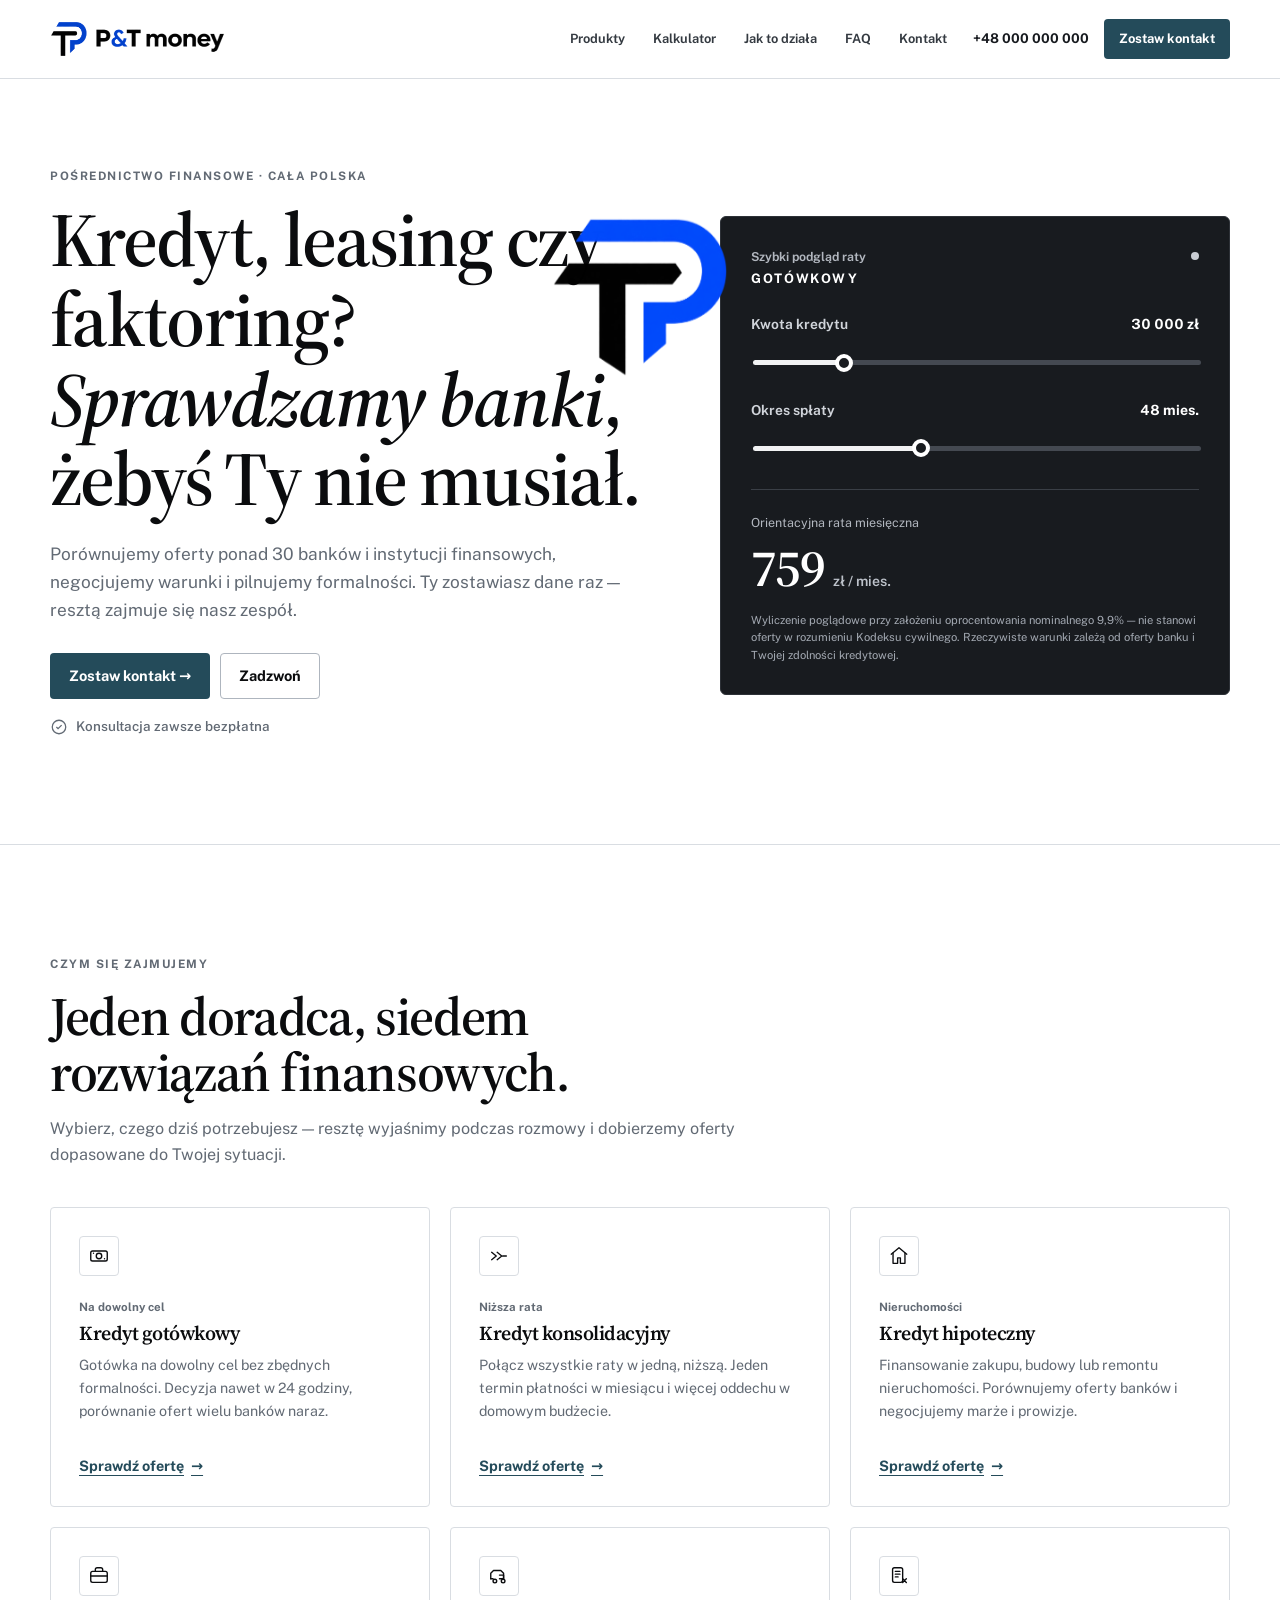
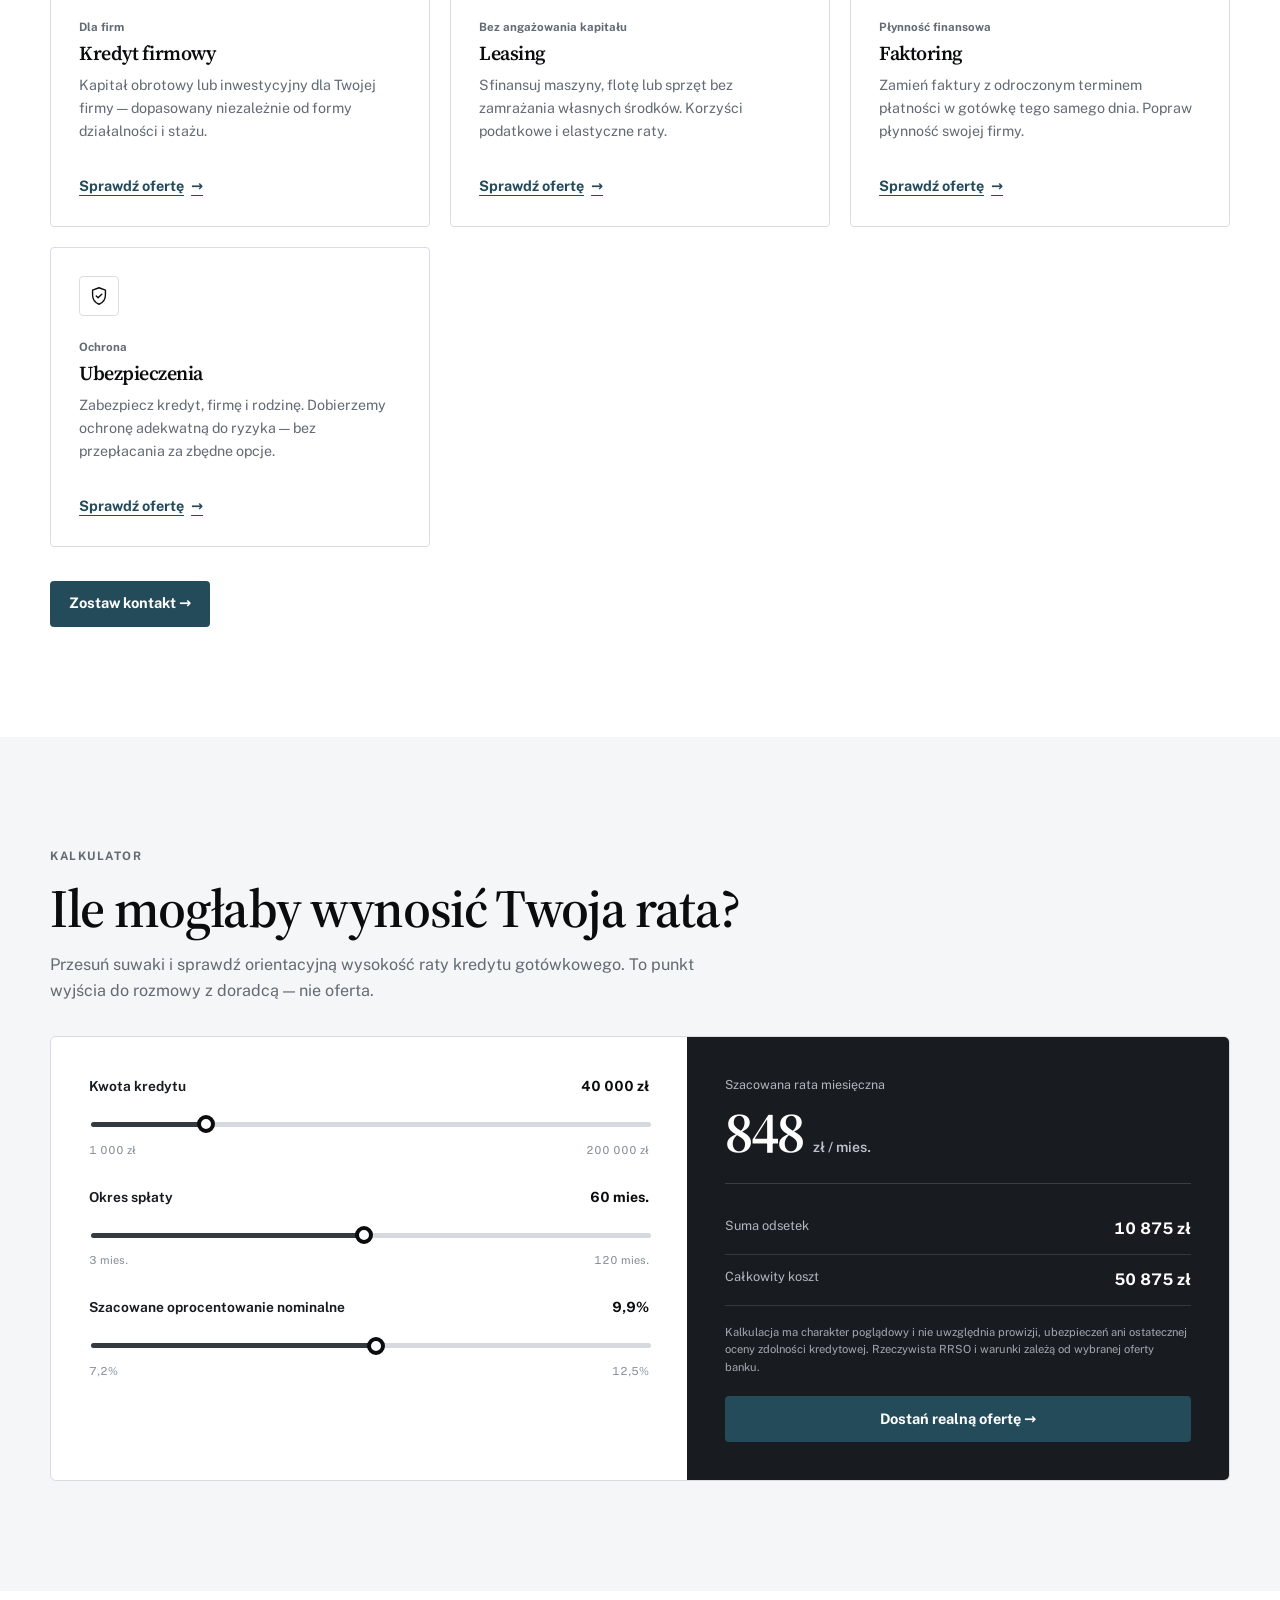
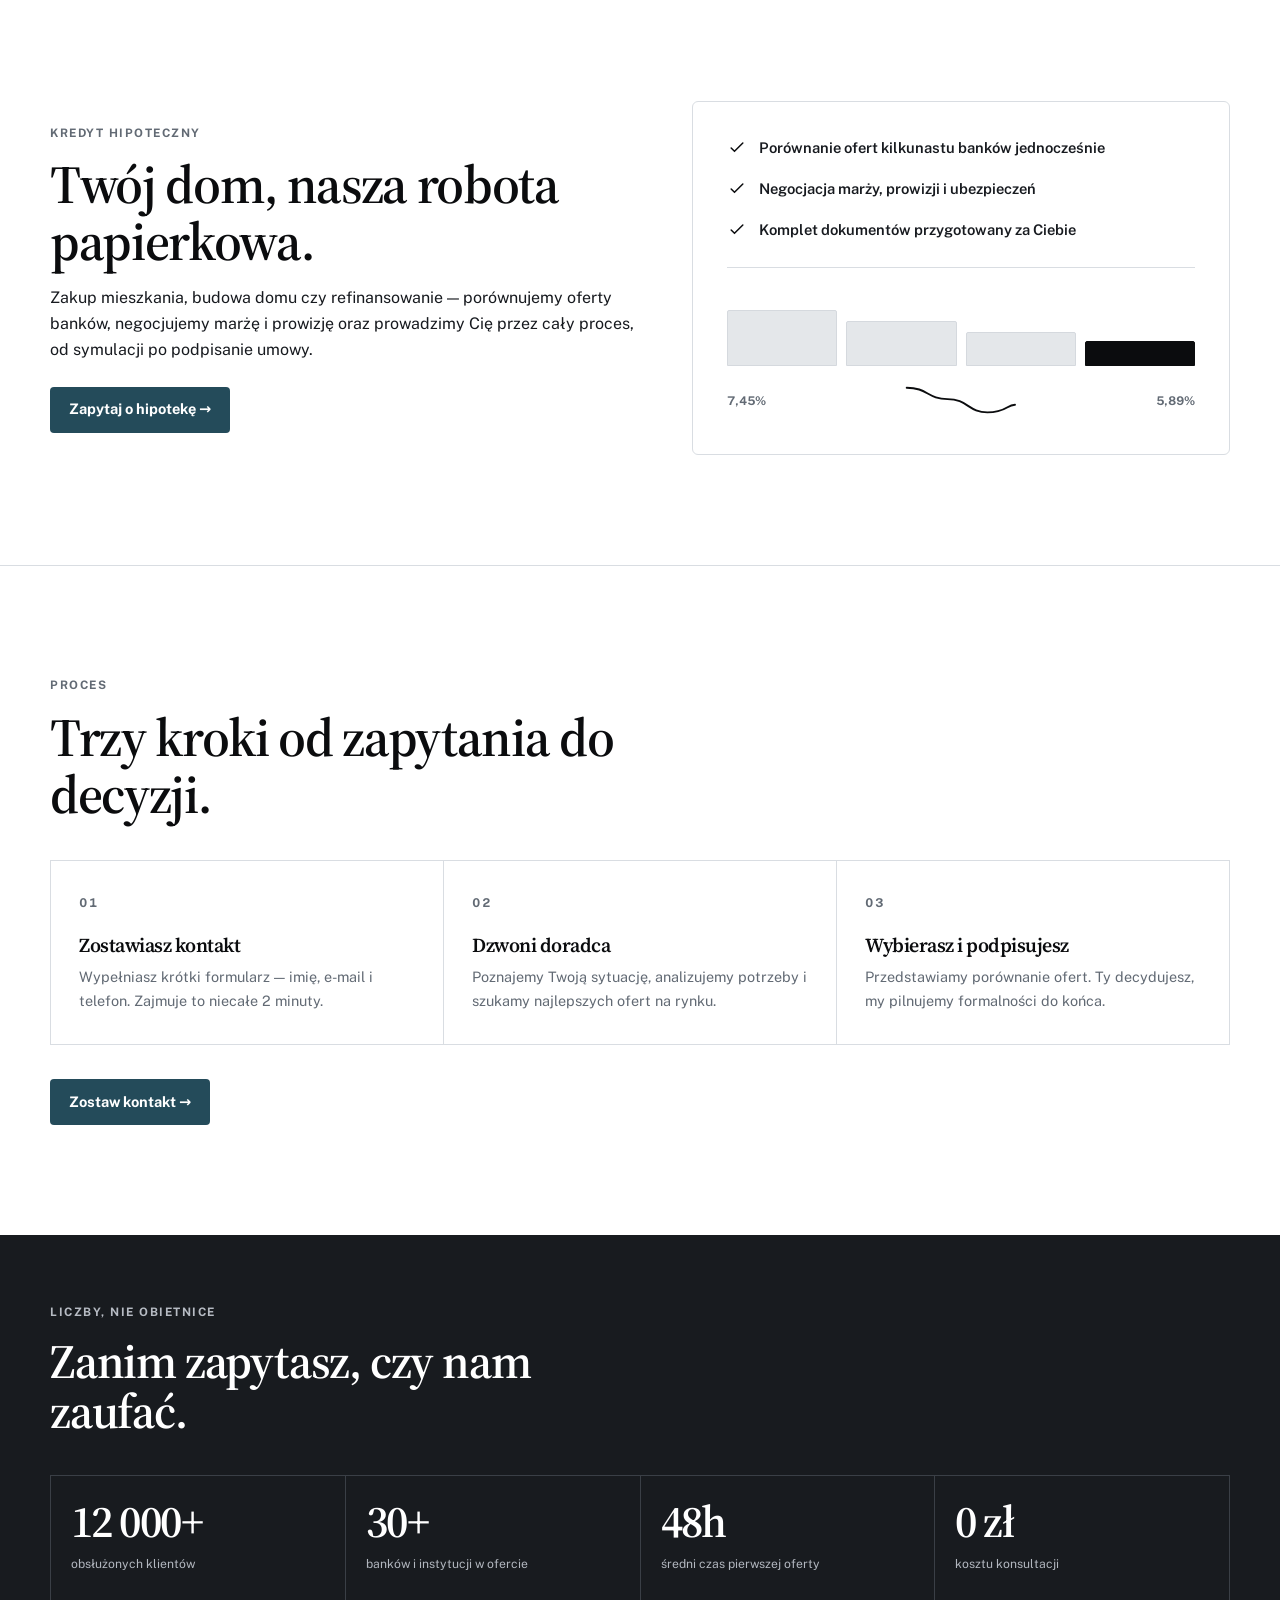
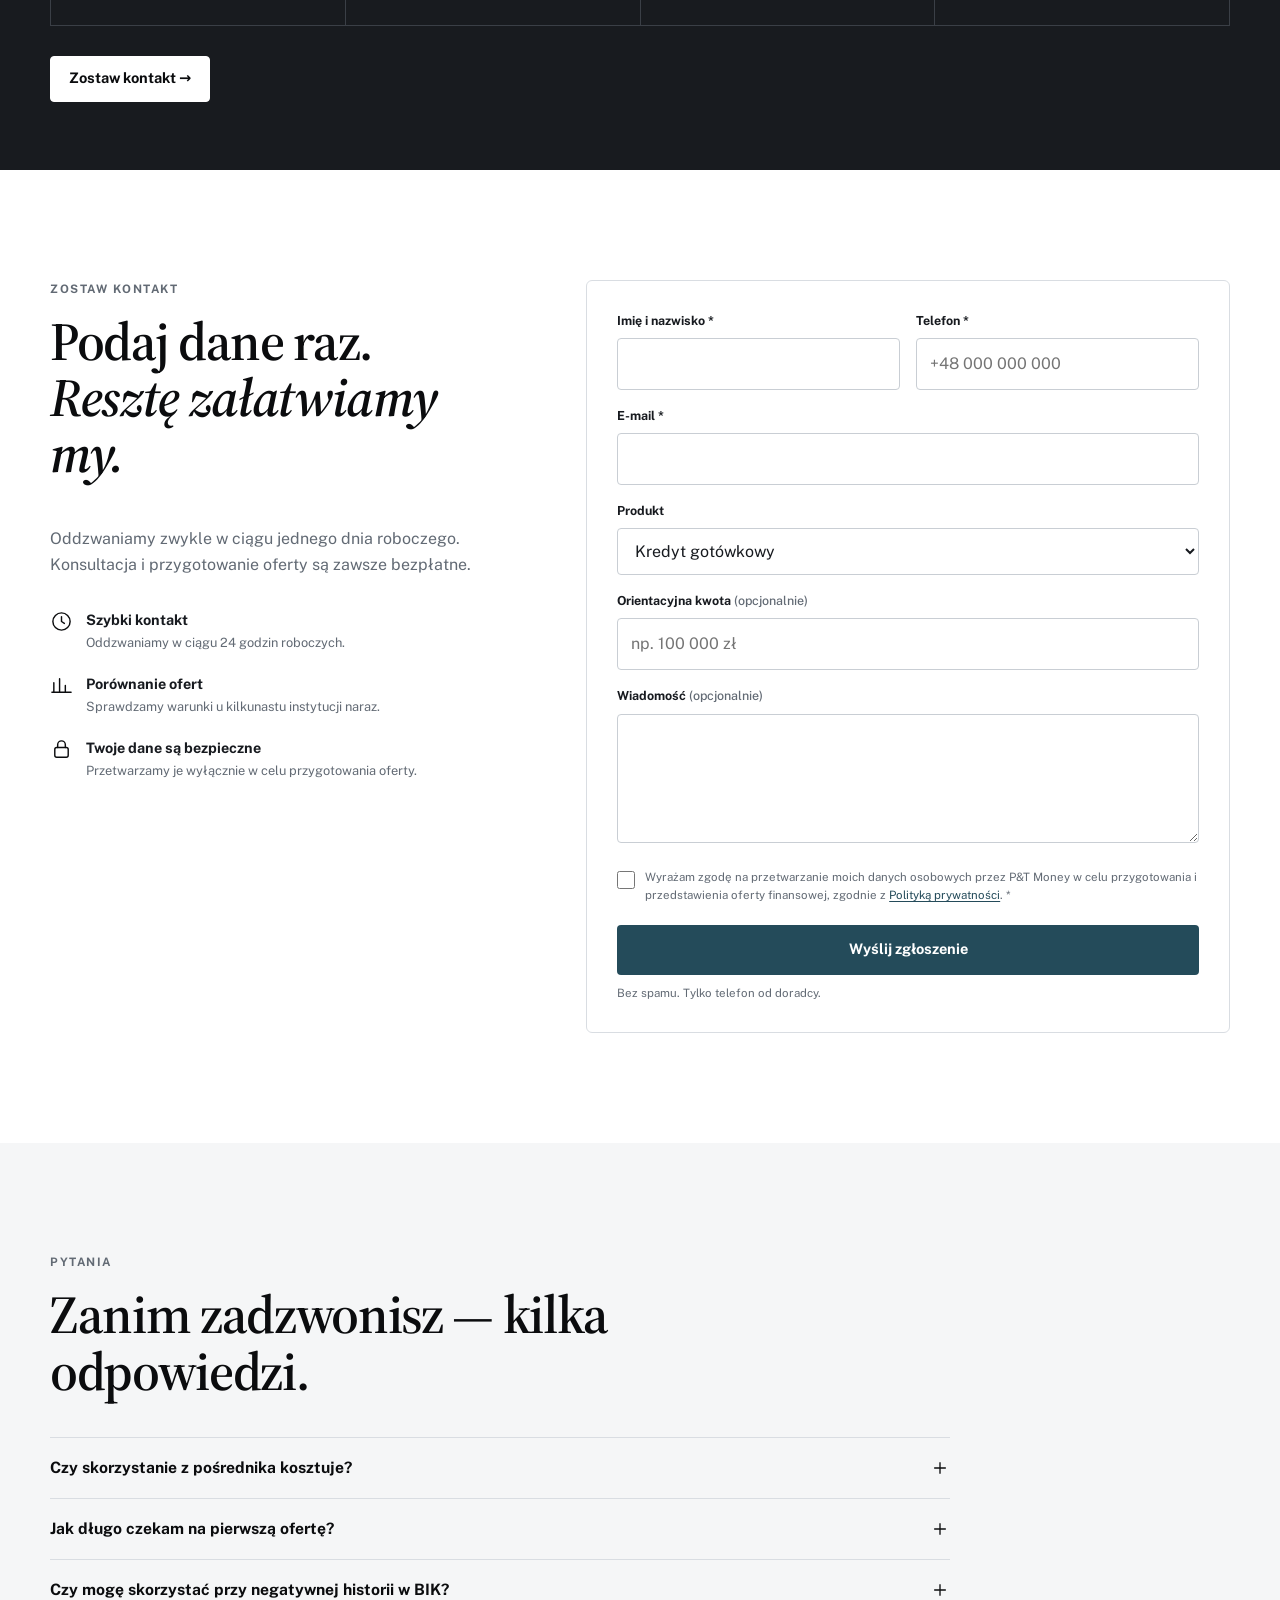
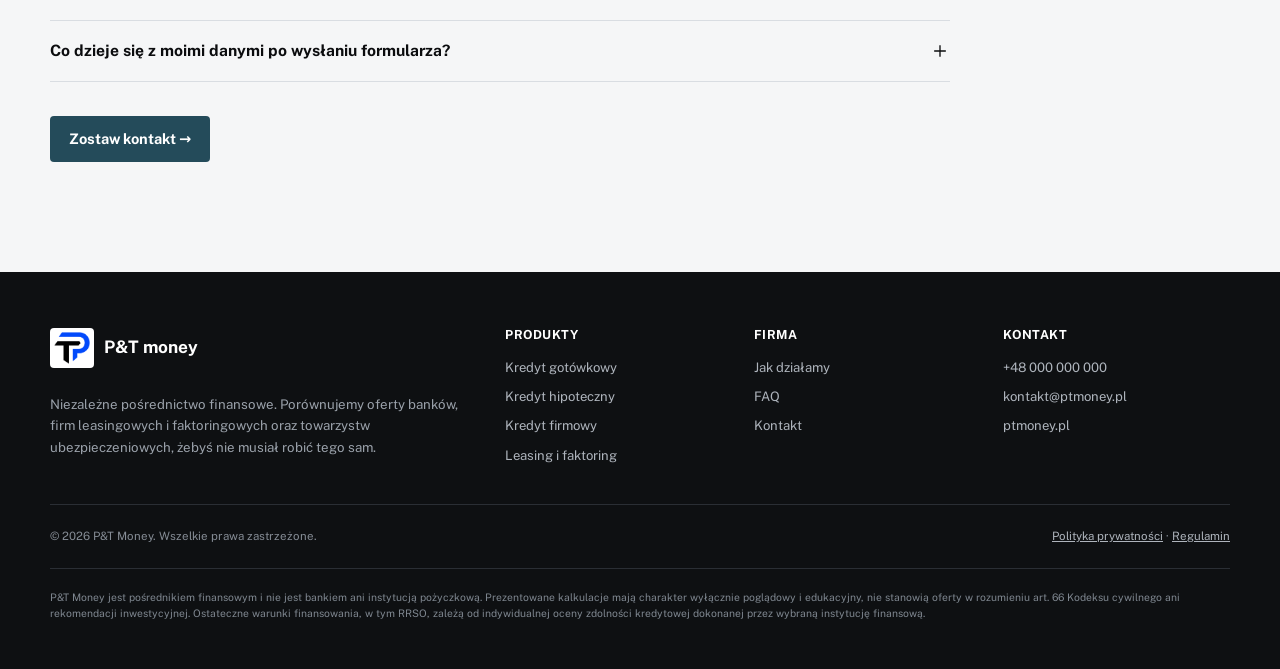
==== commit b4a01cd9: "Add files via upload" ====
--- a/index.html
+++ b/index.html
@@ -14,22 +14,8 @@
   <meta property="og:url" content="https://ptmoney.pl/">
   <link rel="preconnect" href="https://fonts.googleapis.com">
   <link rel="preconnect" href="https://fonts.gstatic.com" crossorigin>
-  <link href="https://fonts.googleapis.com/css2?family=Inter:wght@400;500;600;700;800&amp;display=swap" rel="stylesheet">
+  <link href="https://fonts.googleapis.com/css2?family=Public+Sans:wght@400;500;600;700&amp;family=Source+Serif+4:opsz,wght@8..60,600&amp;display=swap" rel="stylesheet">
   <link rel="stylesheet" href="styles.css">
-  <script>
-    document.documentElement.classList.add('js');
-    try {
-      if (!sessionStorage.getItem('ptm-intro-seen') && !window.matchMedia('(prefers-reduced-motion: reduce)').matches) {
-        document.documentElement.classList.add('intro-pending');
-      }
-    } catch (e) {}
-    // Twardy fail-safe: nawet gdy główny JS się nie załaduje, intro nie może zasłonić strony.
-    window.setTimeout(function () {
-      document.documentElement.classList.remove('intro-pending', 'intro-running', 'intro-leaving');
-      var intro = document.getElementById('siteIntro');
-      if (intro) intro.remove();
-    }, 1500);
-  </script>
   <script type="application/ld+json">
   {
     "@context": "https://schema.org",
@@ -44,13 +30,6 @@
   </script>
 </head>
 <body>
-  <div class="site-intro" id="siteIntro" aria-hidden="true">
-    <div class="intro-mark" aria-hidden="true">
-      <img class="intro-layer intro-layer--blue" src="logo-mark-blue.png" alt="">
-      <img class="intro-layer intro-layer--black" src="logo-mark-black.png" alt="">
-    </div>
-  </div>
-
   <a class="skip-link" href="#main">Przejdź do treści</a>
 
   <header class="site-header" id="top">
--- a/styles.css
+++ b/styles.css
@@ -1,56 +1,67 @@
 :root {
   --white: #FFFFFF;
-  --off-white: #F6F7F9;
-  --ink: #0A0A0B;
-  --ink-soft: #1A1C20;
-  --text: #16181D;
-  --text-muted: #5B6472;
-  --line: #E4E7EC;
-  --blue: #1A44FF;
-  --blue-dark: #0F2FD4;
-  --blue-tint: #EEF1FF;
-  --error: #B42318;
-  --shadow: 0 1px 2px rgba(10,10,11,.06), 0 8px 24px rgba(10,10,11,.06);
-  --shadow-hover: 0 2px 4px rgba(10,10,11,.06), 0 16px 34px rgba(10,10,11,.09);
-  --radius-sm: 10px;
-  --radius: 14px;
-  --radius-lg: 16px;
+  --off-white: #F5F6F7;
+  --ink: #0B0C0E;
+  --ink-soft: #181B1F;
+  --text: #171A1F;
+  --text-muted: #626A74;
+  --line: #D9DDE2;
+  --line-strong: #AEB5BE;
+  --blue: #244B5A;
+  --blue-dark: #173946;
+  --blue-tint: #F1F3F4;
+  --error: #A3322A;
+  --shadow: none;
+  --shadow-hover: none;
+  --radius-sm: 4px;
+  --radius: 4px;
+  --radius-lg: 6px;
   --ease: cubic-bezier(.22,.7,.2,1);
   --header-h: 72px;
 }
 
 * { box-sizing: border-box; }
-html { scroll-behavior: smooth; scroll-padding-top: calc(var(--header-h) + 18px); }
+
+html {
+  scroll-behavior: smooth;
+  scroll-padding-top: calc(var(--header-h) + 18px);
+}
+
 body {
   margin: 0;
   background: var(--white);
   color: var(--text);
-  font-family: Inter, ui-sans-serif, system-ui, -apple-system, BlinkMacSystemFont, "Segoe UI", sans-serif;
+  font-family: "Public Sans", ui-sans-serif, system-ui, -apple-system, BlinkMacSystemFont, "Segoe UI", sans-serif;
   font-size: 16px;
-  line-height: 1.6;
+  line-height: 1.62;
   -webkit-font-smoothing: antialiased;
   text-rendering: optimizeLegibility;
 }
+
 body.menu-open { overflow: hidden; }
 img, svg { display: block; max-width: 100%; }
 button, input, textarea, select { font: inherit; }
 button, a { -webkit-tap-highlight-color: transparent; }
 a { color: inherit; }
 button { color: inherit; }
-::selection { background: var(--blue); color: var(--white); }
+::selection { background: #D9E0E3; color: var(--ink); }
 
 h1, h2, h3, p { margin-top: 0; }
+
 h1, h2, h3 {
   color: var(--ink);
-  letter-spacing: -.02em;
-  line-height: 1.08;
-}
-h1 { font-size: clamp(2.35rem, 8.2vw, 4.65rem); font-weight: 800; }
-h2 { font-size: clamp(2rem, 6vw, 3.35rem); font-weight: 800; }
-h3 { font-size: 1.18rem; font-weight: 750; }
+  font-family: "Source Serif 4", Georgia, serif;
+  font-weight: 600;
+  letter-spacing: -.025em;
+  line-height: 1.05;
+}
+
+h1 { font-size: clamp(2.35rem, 8.2vw, 4.7rem); }
+h2 { font-size: clamp(2rem, 6vw, 3.35rem); }
+h3 { font-size: 1.24rem; }
 
 :focus-visible {
-  outline: 3px solid rgba(26,68,255,.34);
+  outline: 2px solid var(--ink);
   outline-offset: 3px;
 }
 
@@ -68,53 +79,131 @@
   background: var(--ink);
   color: var(--white);
   padding: 10px 14px;
-  border-radius: 8px;
+  border-radius: var(--radius-sm);
   text-decoration: none;
   font-weight: 700;
 }
+
 .skip-link:focus { transform: translateY(0); }
 
-/* Intro */
-.site-intro {
+/* Legacy intro is deliberately neutralised. It remains harmless if JS fails. */
+.site-intro,
+.intro-pending .site-intro,
+.intro-running .site-intro,
+.intro-leaving .site-intro {
+  display: none !important;
+}
+
+.intro-pending body { overflow: auto !important; }
+
+/* One scroll-orchestrated brand movement */
+.hero-brand-flight {
+  --flight-x: 0px;
+  --flight-y: 0px;
+  --flight-scale: .28;
+  position: fixed;
+  z-index: 520;
+  left: 50%;
+  top: 33vh;
+  width: clamp(116px, 16vw, 176px);
+  aspect-ratio: 785 / 707;
   display: none;
-  position: fixed;
+  pointer-events: none;
+  opacity: 1;
+  transform: translate(-50%, -50%);
+  transform-origin: center;
+  will-change: transform, opacity;
+}
+
+.motion-ready .hero-brand-flight { display: block; }
+
+.hero-brand-flight img {
+  position: absolute;
   inset: 0;
-  z-index: 2000;
-  place-items: center;
-  background: var(--white);
+  width: 100%;
+  height: 100%;
+  object-fit: contain;
+}
+
+.brand img {
   opacity: 1;
-  clip-path: inset(0 0 0 0);
-}
-.intro-pending .site-intro { display: grid; }
-.intro-pending body { overflow: hidden; }
-.intro-mark { position: relative; width: 88px; aspect-ratio: 785 / 707; }
-.intro-layer { position: absolute; inset: 0; width: 100%; height: 100%; object-fit: contain; opacity: 0; }
-.intro-running .intro-layer--blue { animation: introBlue .42s var(--ease) .04s forwards; }
-.intro-running .intro-layer--black { animation: introBlack .36s var(--ease) .28s forwards; }
-.intro-running .intro-mark { animation: introSettle .32s var(--ease) .68s forwards; }
-.intro-leaving .site-intro { animation: introLeave .24s var(--ease) forwards; }
-@keyframes introBlue { from { opacity: 0; transform: translateX(-18px); } to { opacity: 1; transform: translateX(0); } }
-@keyframes introBlack { from { opacity: 0; transform: translateX(16px); } to { opacity: 1; transform: translateX(0); } }
-@keyframes introSettle { to { transform: scale(.92); } }
-@keyframes introLeave { to { opacity: 0; clip-path: inset(0 0 100% 0); } }
+  transform: none;
+  transform-origin: left center;
+}
+
+@supports (animation-timeline: scroll()) {
+  .motion-ready.has-scroll-timeline .hero-brand-flight {
+    animation: brand-flight linear both;
+    animation-timeline: scroll(root block);
+    animation-range: 0 72vh;
+  }
+
+  .motion-ready.has-scroll-timeline .brand img {
+    animation: header-brand-reveal linear both;
+    animation-timeline: scroll(root block);
+    animation-range: 0 72vh;
+  }
+
+  @keyframes brand-flight {
+    0% {
+      opacity: 1;
+      transform: translate(-50%, -50%) translate3d(0, 0, 0) scale(1);
+    }
+    80% {
+      opacity: 1;
+    }
+    100% {
+      opacity: 0;
+      transform: translate(-50%, -50%) translate3d(var(--flight-x), var(--flight-y), 0) scale(var(--flight-scale));
+    }
+  }
+
+  @keyframes header-brand-reveal {
+    0%, 70% {
+      opacity: 0;
+      transform: translateX(-10px);
+    }
+    100% {
+      opacity: 1;
+      transform: translateX(0);
+    }
+  }
+}
 
 /* Reusable */
 .section { padding: 78px 0; }
 .section--line { border-top: 1px solid var(--line); }
 .section--muted { background: var(--off-white); }
+
 .eyebrow {
   margin-bottom: 14px;
-  color: var(--blue);
-  font-size: .76rem;
-  font-weight: 800;
-  letter-spacing: .12em;
+  color: var(--text-muted);
+  font-size: .73rem;
+  font-weight: 700;
+  letter-spacing: .13em;
   text-transform: uppercase;
 }
-.section-heading { max-width: 680px; margin-bottom: 38px; }
+
+.section-heading {
+  max-width: 700px;
+  margin-bottom: 38px;
+  text-align: left;
+}
+
 .section-heading h2 { margin-bottom: 16px; }
-.section-heading > p:last-child { margin-bottom: 0; color: var(--text-muted); font-size: 1.02rem; }
-.section-cta { display: flex; justify-content: center; margin-top: 34px; }
-.section-cta--left { justify-content: flex-start; }
+
+.section-heading > p:last-child {
+  margin-bottom: 0;
+  color: var(--text-muted);
+  font-size: 1.01rem;
+}
+
+.section-cta,
+.section-cta--left {
+  display: flex;
+  justify-content: flex-start;
+  margin-top: 34px;
+}
 
 .btn {
   min-height: 46px;
@@ -123,22 +212,42 @@
   justify-content: center;
   gap: 8px;
   border: 1px solid transparent;
-  border-radius: 11px;
+  border-radius: var(--radius-sm);
   padding: 12px 18px;
-  font-size: .92rem;
-  font-weight: 750;
+  font-size: .91rem;
+  font-weight: 700;
   line-height: 1;
   text-decoration: none;
   cursor: pointer;
-  transition: transform .22s var(--ease), background-color .22s var(--ease), border-color .22s var(--ease), box-shadow .22s var(--ease), color .22s var(--ease);
-}
-.btn:hover { transform: translateY(-2px); }
-.btn--primary { background: var(--blue); color: var(--white); box-shadow: 0 1px 2px rgba(15,47,212,.16); }
-.btn--primary:hover { background: var(--blue-dark); box-shadow: 0 8px 20px rgba(15,47,212,.18); }
-.btn--ghost { background: var(--white); color: var(--ink); border-color: #C9CED7; }
-.btn--ghost:hover { border-color: var(--ink); background: var(--off-white); }
-.btn--light { background: var(--white); color: var(--ink); }
-.btn--light:hover { background: var(--blue-tint); color: var(--blue-dark); }
+  transition: background-color .18s ease, border-color .18s ease, color .18s ease, opacity .18s ease;
+}
+
+.btn--primary {
+  background: var(--blue);
+  color: var(--white);
+}
+
+.btn--primary:hover { background: var(--blue-dark); }
+
+.btn--ghost {
+  background: var(--white);
+  color: var(--ink);
+  border-color: var(--line-strong);
+}
+
+.btn--ghost:hover {
+  border-color: var(--ink);
+  background: var(--off-white);
+}
+
+.btn--light {
+  background: var(--white);
+  color: var(--ink);
+  border-color: var(--white);
+}
+
+.btn--light:hover { background: #ECEEEF; }
+
 .text-link {
   display: inline-flex;
   align-items: center;
@@ -149,16 +258,31 @@
   background: transparent;
   color: var(--blue);
   font-size: .9rem;
-  font-weight: 750;
-  text-decoration: none;
+  font-weight: 700;
+  text-decoration: underline;
+  text-decoration-thickness: 1px;
+  text-underline-offset: 4px;
   cursor: pointer;
 }
-.text-link span { transition: transform .2s var(--ease); }
-.text-link:hover span { transform: translateX(4px); }
-
-.reveal { opacity: 1; transform: none; }
-.js.reveal-ready .reveal { opacity: 0; transform: translateY(16px); transition: opacity .6s var(--ease), transform .6s var(--ease); }
-.js.reveal-ready .reveal.is-visible { opacity: 1; transform: translateY(0); }
+
+.text-link span { transition: transform .18s ease; }
+.text-link:hover span { transform: translateX(3px); }
+
+.reveal {
+  opacity: 1;
+  transform: none;
+}
+
+.js.reveal-ready .reveal {
+  opacity: 0;
+  transform: translateY(10px);
+  transition: opacity .4s ease, transform .4s ease;
+}
+
+.js.reveal-ready .reveal.is-visible {
+  opacity: 1;
+  transform: translateY(0);
+}
 
 /* Header */
 .site-header {
@@ -166,18 +290,55 @@
   top: 0;
   z-index: 500;
   min-height: var(--header-h);
-  background: rgba(255,255,255,.91);
-  border-bottom: 1px solid rgba(228,231,236,.9);
-  backdrop-filter: blur(16px);
-  -webkit-backdrop-filter: blur(16px);
-}
-.header-inner { min-height: var(--header-h); display: flex; align-items: center; justify-content: space-between; gap: 18px; }
-.brand { flex: 0 0 auto; display: inline-flex; align-items: center; text-decoration: none; }
-.brand img { height: 34px; width: auto; }
+  background: rgba(255,255,255,.985);
+  border-bottom: 1px solid var(--line);
+}
+
+.header-inner {
+  min-height: var(--header-h);
+  display: flex;
+  align-items: center;
+  justify-content: space-between;
+  gap: 18px;
+}
+
+.brand {
+  flex: 0 0 auto;
+  display: inline-flex;
+  align-items: center;
+  text-decoration: none;
+}
+
+.brand img {
+  display: block;
+  height: 34px;
+  width: auto;
+}
+
 .desktop-nav { display: none; }
-.header-actions { margin-left: auto; display: flex; align-items: center; gap: 10px; }
-.header-phone { display: none; color: var(--text); font-size: .86rem; font-weight: 700; text-decoration: none; }
-.btn--header { display: none; min-height: 40px; padding: 10px 14px; font-size: .82rem; }
+
+.header-actions {
+  margin-left: auto;
+  display: flex;
+  align-items: center;
+  gap: 10px;
+}
+
+.header-phone {
+  display: none;
+  color: var(--text);
+  font-size: .84rem;
+  font-weight: 700;
+  text-decoration: none;
+}
+
+.btn--header {
+  display: none;
+  min-height: 40px;
+  padding: 10px 14px;
+  font-size: .81rem;
+}
+
 .menu-toggle {
   width: 44px;
   height: 44px;
@@ -185,52 +346,166 @@
   place-content: center;
   gap: 5px;
   border: 1px solid var(--line);
-  border-radius: 10px;
+  border-radius: var(--radius-sm);
   background: var(--white);
   cursor: pointer;
 }
-.menu-toggle span { width: 20px; height: 1.5px; background: var(--ink); transition: transform .22s var(--ease), opacity .22s var(--ease); }
+
+.menu-toggle span {
+  width: 20px;
+  height: 1.5px;
+  background: var(--ink);
+  transition: transform .2s ease, opacity .2s ease;
+}
+
 .menu-toggle[aria-expanded="true"] span:nth-child(1) { transform: translateY(6.5px) rotate(45deg); }
 .menu-toggle[aria-expanded="true"] span:nth-child(2) { opacity: 0; }
 .menu-toggle[aria-expanded="true"] span:nth-child(3) { transform: translateY(-6.5px) rotate(-45deg); }
-.mobile-nav { background: var(--white); border-top: 1px solid var(--line); box-shadow: var(--shadow); }
-.mobile-nav-inner { padding-block: 10px 18px; display: grid; }
-.mobile-nav a { padding: 13px 4px; border-bottom: 1px solid var(--line); color: var(--text); font-weight: 650; text-decoration: none; }
-.mobile-nav a:last-child { border-bottom: 0; color: var(--blue); }
+
+.mobile-nav {
+  background: var(--white);
+  border-top: 1px solid var(--line);
+}
+
+.mobile-nav-inner {
+  padding-block: 10px 18px;
+  display: grid;
+}
+
+.mobile-nav a {
+  padding: 13px 4px;
+  border-bottom: 1px solid var(--line);
+  color: var(--text);
+  font-weight: 650;
+  text-decoration: none;
+}
+
+.mobile-nav a:last-child {
+  border-bottom: 0;
+  color: var(--text);
+}
 
 /* Hero */
-.hero { padding-top: 62px; overflow: clip; }
-.hero-grid { display: grid; gap: 42px; }
+.hero {
+  padding-top: 62px;
+  overflow: clip;
+}
+
+.hero-grid {
+  display: grid;
+  gap: 42px;
+}
+
 .hero-copy { max-width: 720px; }
-.hero h1 { max-width: 780px; margin-bottom: 22px; }
-.hero h1 span { color: var(--blue); }
-.hero-lead { max-width: 640px; margin-bottom: 28px; color: var(--text-muted); font-size: 1.04rem; }
-.hero-actions { display: flex; flex-wrap: wrap; gap: 10px; }
-.hero-note { margin: 17px 0 0; display: inline-flex; align-items: center; gap: 8px; color: var(--text-muted); font-size: .84rem; font-weight: 550; }
-.hero-note svg { width: 18px; height: 18px; fill: none; stroke: var(--blue); stroke-width: 1.7; }
+.hero h1 { max-width: 790px; margin-bottom: 22px; }
+
+.hero h1 span {
+  color: inherit;
+  font-style: italic;
+}
+
+.hero-lead {
+  max-width: 640px;
+  margin-bottom: 28px;
+  color: var(--text-muted);
+  font-size: 1.04rem;
+}
+
+.hero-actions {
+  display: flex;
+  flex-wrap: wrap;
+  gap: 10px;
+}
+
+.hero-note {
+  margin: 17px 0 0;
+  display: inline-flex;
+  align-items: center;
+  gap: 8px;
+  color: var(--text-muted);
+  font-size: .84rem;
+  font-weight: 550;
+}
+
+.hero-note svg {
+  width: 18px;
+  height: 18px;
+  fill: none;
+  stroke: var(--text-muted);
+  stroke-width: 1.7;
+}
 
 .quick-card {
   position: relative;
   overflow: hidden;
   background: var(--ink-soft);
   color: var(--white);
-  border: 1px solid #262A31;
+  border: 1px solid #2D3137;
   border-radius: var(--radius-lg);
   padding: 24px;
-  box-shadow: var(--shadow-hover);
-}
-.quick-card::after { content: ""; position: absolute; inset: auto -36px -36px auto; width: 110px; height: 110px; border: 24px solid rgba(26,68,255,.18); border-radius: 999px; pointer-events: none; }
-.quick-card-head { display: flex; align-items: flex-start; justify-content: space-between; gap: 16px; margin-bottom: 28px; }
-.quick-kicker { margin: 0 0 5px; color: #AAB2C1; font-size: .77rem; font-weight: 650; }
-.quick-card h2 { margin: 0; color: var(--white); font-size: .86rem; font-weight: 750; letter-spacing: .12em; }
-.status-dot { width: 8px; height: 8px; margin-top: 5px; border-radius: 50%; background: var(--blue); box-shadow: 0 0 0 5px rgba(26,68,255,.14); }
+}
+
+.quick-card::after { content: none; }
+
+.quick-card-head {
+  display: flex;
+  align-items: flex-start;
+  justify-content: space-between;
+  gap: 16px;
+  margin-bottom: 28px;
+}
+
+.quick-kicker {
+  margin: 0 0 5px;
+  color: #B2B7BF;
+  font-size: .77rem;
+  font-weight: 650;
+}
+
+.quick-card h2 {
+  margin: 0;
+  color: var(--white);
+  font-family: "Public Sans", sans-serif;
+  font-size: .82rem;
+  font-weight: 700;
+  letter-spacing: .12em;
+}
+
+.status-dot {
+  width: 8px;
+  height: 8px;
+  margin-top: 5px;
+  border-radius: 50%;
+  background: #C9CDD3;
+}
+
 .range-field { margin-bottom: 26px; }
 .range-field:last-child { margin-bottom: 0; }
-.range-label { display: flex; justify-content: space-between; align-items: baseline; gap: 14px; margin-bottom: 11px; }
-.range-label label { font-size: .86rem; font-weight: 650; }
-.range-label output { color: var(--blue); font-size: .88rem; font-weight: 800; font-variant-numeric: tabular-nums; white-space: nowrap; }
-.range-field--dark .range-label label { color: #CDD2DC; }
-.range-field--dark .range-label output { color: #7E98FF; }
+
+.range-label {
+  display: flex;
+  justify-content: space-between;
+  align-items: baseline;
+  gap: 14px;
+  margin-bottom: 11px;
+}
+
+.range-label label {
+  font-size: .86rem;
+  font-weight: 650;
+}
+
+.range-label output {
+  color: var(--ink);
+  font-size: .88rem;
+  font-weight: 700;
+  font-variant-numeric: tabular-nums;
+  white-space: nowrap;
+}
+
+.range-field--dark .range-label label { color: #D0D4DA; }
+.range-field--dark .range-label output { color: var(--white); }
+
 input[type="range"] {
   --range-progress: 50%;
   width: 100%;
@@ -239,19 +514,85 @@
   -webkit-appearance: none;
   border-radius: 99px;
   outline: none;
-  background: linear-gradient(to right, var(--blue) 0 var(--range-progress), #D8DCE5 var(--range-progress) 100%);
-}
-.range-field--dark input[type="range"] { background: linear-gradient(to right, #6E89FF 0 var(--range-progress), #3A3E47 var(--range-progress) 100%); }
-input[type="range"]::-webkit-slider-thumb { -webkit-appearance: none; width: 20px; height: 20px; border-radius: 50%; background: var(--white); border: 5px solid var(--blue); box-shadow: 0 1px 3px rgba(10,10,11,.16); cursor: pointer; }
-input[type="range"]::-moz-range-thumb { width: 12px; height: 12px; border-radius: 50%; background: var(--white); border: 5px solid var(--blue); box-shadow: 0 1px 3px rgba(10,10,11,.16); cursor: pointer; }
-.quick-result { position: relative; z-index: 1; margin-top: 30px; padding-top: 23px; border-top: 1px solid #353943; }
-.quick-result > span { display: block; margin-bottom: 9px; color: #AAB2C1; font-size: .78rem; }
-.quick-result strong { display: block; color: var(--white); font-size: clamp(2.2rem, 10vw, 3.25rem); line-height: 1; letter-spacing: -.04em; font-weight: 800; font-variant-numeric: tabular-nums; }
-.quick-result small, .primary-result small { font-size: .88rem; letter-spacing: 0; font-weight: 600; color: #B8C0CF; }
-.fineprint { position: relative; z-index: 1; margin: 18px 0 0; color: #969FAD; font-size: .7rem; line-height: 1.55; }
+  background: linear-gradient(to right, #353A40 0 var(--range-progress), #D6D9DE var(--range-progress) 100%);
+}
+
+.range-field--dark input[type="range"] {
+  background: linear-gradient(to right, #F1F2F3 0 var(--range-progress), #444951 var(--range-progress) 100%);
+}
+
+input[type="range"]::-webkit-slider-thumb {
+  -webkit-appearance: none;
+  width: 18px;
+  height: 18px;
+  border-radius: 50%;
+  background: var(--white);
+  border: 4px solid var(--ink);
+  cursor: pointer;
+}
+
+input[type="range"]::-moz-range-thumb {
+  width: 10px;
+  height: 10px;
+  border-radius: 50%;
+  background: var(--white);
+  border: 4px solid var(--ink);
+  cursor: pointer;
+}
+
+.range-field--dark input[type="range"]::-webkit-slider-thumb { border-color: var(--white); background: var(--ink-soft); }
+.range-field--dark input[type="range"]::-moz-range-thumb { border-color: var(--white); background: var(--ink-soft); }
+
+.quick-result {
+  position: relative;
+  z-index: 1;
+  margin-top: 30px;
+  padding-top: 23px;
+  border-top: 1px solid #3A3F46;
+}
+
+.quick-result > span {
+  display: block;
+  margin-bottom: 9px;
+  color: #B2B7BF;
+  font-size: .78rem;
+}
+
+.quick-result strong {
+  display: block;
+  color: var(--white);
+  font-family: "Source Serif 4", Georgia, serif;
+  font-size: clamp(2.2rem, 10vw, 3.25rem);
+  line-height: 1;
+  letter-spacing: -.035em;
+  font-weight: 600;
+  font-variant-numeric: tabular-nums;
+}
+
+.quick-result small,
+.primary-result small {
+  font-family: "Public Sans", sans-serif;
+  font-size: .88rem;
+  letter-spacing: 0;
+  font-weight: 600;
+  color: #BDC2CA;
+}
+
+.fineprint {
+  position: relative;
+  z-index: 1;
+  margin: 18px 0 0;
+  color: #A3A9B2;
+  font-size: .7rem;
+  line-height: 1.55;
+}
 
 /* Products */
-.product-grid { display: grid; gap: 14px; }
+.product-grid {
+  display: grid;
+  gap: 14px;
+}
+
 .product-card {
   display: flex;
   min-height: 275px;
@@ -260,136 +601,622 @@
   background: var(--white);
   border: 1px solid var(--line);
   border-radius: var(--radius);
-  box-shadow: 0 1px 2px rgba(10,10,11,.03);
-  transition: transform .25s var(--ease), border-color .25s var(--ease), box-shadow .25s var(--ease);
-}
-.product-card:hover { transform: translateY(-4px); border-color: rgba(26,68,255,.52); box-shadow: var(--shadow-hover); }
-.product-icon { width: 40px; height: 40px; display: grid; place-items: center; margin-bottom: 22px; border-radius: 11px; background: var(--blue-tint); color: var(--blue); }
-.product-icon svg { width: 23px; height: 23px; fill: none; stroke: currentColor; stroke-width: 1.5; stroke-linecap: round; stroke-linejoin: round; }
-.product-tag { margin: 0 0 7px; color: var(--blue); font-size: .72rem; font-weight: 750; }
+  transition: border-color .18s ease, background-color .18s ease;
+}
+
+.product-card:hover {
+  border-color: var(--line-strong);
+  background: #FCFCFC;
+}
+
+.product-icon {
+  width: 40px;
+  height: 40px;
+  display: grid;
+  place-items: center;
+  margin-bottom: 22px;
+  border: 1px solid var(--line);
+  border-radius: var(--radius-sm);
+  background: var(--white);
+  color: var(--ink);
+}
+
+.product-icon svg {
+  width: 22px;
+  height: 22px;
+  fill: none;
+  stroke: currentColor;
+  stroke-width: 1.5;
+  stroke-linecap: round;
+  stroke-linejoin: round;
+}
+
+.product-tag {
+  margin: 0 0 7px;
+  color: var(--text-muted);
+  font-size: .72rem;
+  font-weight: 700;
+}
+
 .product-card h3 { margin: 0 0 10px; }
-.product-card > p:not(.product-tag) { margin: 0 0 20px; color: var(--text-muted); font-size: .89rem; line-height: 1.6; }
+
+.product-card > p:not(.product-tag) {
+  margin: 0 0 20px;
+  color: var(--text-muted);
+  font-size: .89rem;
+  line-height: 1.6;
+}
 
 /* Main calculator */
 .calculator-shell .section-heading { margin-bottom: 32px; }
-.calculator-card { overflow: hidden; display: grid; background: var(--white); border: 1px solid var(--line); border-radius: var(--radius-lg); box-shadow: var(--shadow); }
+
+.calculator-card {
+  overflow: hidden;
+  display: grid;
+  background: var(--white);
+  border: 1px solid var(--line);
+  border-radius: var(--radius-lg);
+}
+
 .calculator-inputs { padding: 24px; }
-.range-minmax { display: flex; justify-content: space-between; margin-top: 7px; color: #858E9D; font-size: .69rem; font-variant-numeric: tabular-nums; }
-.calculator-results { background: var(--ink-soft); color: var(--white); padding: 26px 24px; }
-.primary-result { padding-bottom: 22px; border-bottom: 1px solid #353943; }
-.primary-result > span { display: block; color: #AAB2C1; font-size: .78rem; margin-bottom: 8px; }
-.primary-result strong { display: block; font-size: clamp(2.35rem, 11vw, 3.6rem); letter-spacing: -.04em; line-height: 1; font-variant-numeric: tabular-nums; }
+
+.range-minmax {
+  display: flex;
+  justify-content: space-between;
+  margin-top: 7px;
+  color: #858C95;
+  font-size: .69rem;
+  font-variant-numeric: tabular-nums;
+}
+
+.calculator-results {
+  background: var(--ink-soft);
+  color: var(--white);
+  padding: 26px 24px;
+}
+
+.primary-result {
+  padding-bottom: 22px;
+  border-bottom: 1px solid #3A3F46;
+}
+
+.primary-result > span {
+  display: block;
+  color: #B2B7BF;
+  font-size: .78rem;
+  margin-bottom: 8px;
+}
+
+.primary-result strong {
+  display: block;
+  font-family: "Source Serif 4", Georgia, serif;
+  font-size: clamp(2.35rem, 11vw, 3.6rem);
+  font-weight: 600;
+  letter-spacing: -.035em;
+  line-height: 1;
+  font-variant-numeric: tabular-nums;
+}
+
 .result-list { margin: 20px 0 0; }
-.result-list > div { display: flex; justify-content: space-between; gap: 16px; padding: 12px 0; border-bottom: 1px solid #30343D; }
-.result-list dt { color: #AAB2C1; font-size: .8rem; }
-.result-list dd { margin: 0; font-weight: 750; font-variant-numeric: tabular-nums; }
+
+.result-list > div {
+  display: flex;
+  justify-content: space-between;
+  gap: 16px;
+  padding: 12px 0;
+  border-bottom: 1px solid #343941;
+}
+
+.result-list dt {
+  color: #B2B7BF;
+  font-size: .8rem;
+}
+
+.result-list dd {
+  margin: 0;
+  font-weight: 700;
+  font-variant-numeric: tabular-nums;
+}
+
 .fineprint--light { margin-bottom: 20px; }
 
 /* Mortgage */
-.mortgage-grid { display: grid; gap: 28px; align-items: center; }
+.mortgage-grid {
+  display: grid;
+  gap: 28px;
+  align-items: center;
+}
+
 .mortgage .section-heading { margin-bottom: 0; }
 .mortgage .section-heading .btn { margin-top: 8px; }
-.benefit-card { padding: 24px; border: 1px solid var(--line); border-radius: var(--radius-lg); background: var(--white); box-shadow: var(--shadow); }
-.benefit-list { display: grid; gap: 17px; margin: 0; padding: 0; list-style: none; }
-.benefit-list li { display: flex; align-items: flex-start; gap: 12px; font-size: .92rem; font-weight: 600; }
-.benefit-list svg { width: 20px; height: 20px; margin-top: 2px; flex: 0 0 auto; fill: none; stroke: var(--blue); stroke-width: 1.8; stroke-linecap: round; stroke-linejoin: round; }
-.refi-visual { margin-top: 26px; padding-top: 24px; border-top: 1px solid var(--line); }
-.refi-bars { height: 74px; display: flex; align-items: flex-end; gap: 9px; }
-.refi-bars span { flex: 1; border-radius: 6px 6px 2px 2px; background: var(--blue-tint); border: 1px solid #DDE3FF; }
+
+.benefit-card {
+  padding: 24px;
+  border: 1px solid var(--line);
+  border-radius: var(--radius-lg);
+  background: var(--white);
+}
+
+.benefit-list {
+  display: grid;
+  gap: 17px;
+  margin: 0;
+  padding: 0;
+  list-style: none;
+}
+
+.benefit-list li {
+  display: flex;
+  align-items: flex-start;
+  gap: 12px;
+  font-size: .92rem;
+  font-weight: 600;
+}
+
+.benefit-list svg {
+  width: 20px;
+  height: 20px;
+  margin-top: 2px;
+  flex: 0 0 auto;
+  fill: none;
+  stroke: var(--ink);
+  stroke-width: 1.8;
+  stroke-linecap: round;
+  stroke-linejoin: round;
+}
+
+.refi-visual {
+  margin-top: 26px;
+  padding-top: 24px;
+  border-top: 1px solid var(--line);
+}
+
+.refi-bars {
+  height: 74px;
+  display: flex;
+  align-items: flex-end;
+  gap: 9px;
+}
+
+.refi-bars span {
+  flex: 1;
+  border-radius: 2px 2px 0 0;
+  background: #E4E7EA;
+  border: 1px solid #D5D9DE;
+}
+
 .refi-bars span:nth-child(1) { height: 76%; }
 .refi-bars span:nth-child(2) { height: 61%; }
 .refi-bars span:nth-child(3) { height: 47%; }
-.refi-bars span:nth-child(4) { height: 34%; background: var(--blue); border-color: var(--blue); }
-.refi-line { display: grid; grid-template-columns: auto 1fr auto; align-items: center; gap: 10px; margin-top: 16px; color: var(--text-muted); font-size: .75rem; font-weight: 700; font-variant-numeric: tabular-nums; }
-.refi-line svg { width: 100%; height: 38px; }
-.refi-line path { fill: none; stroke: var(--blue); stroke-width: 2; stroke-linecap: round; }
+.refi-bars span:nth-child(4) { height: 34%; background: var(--ink); border-color: var(--ink); }
+
+.refi-line {
+  display: grid;
+  grid-template-columns: auto 1fr auto;
+  align-items: center;
+  gap: 10px;
+  margin-top: 16px;
+  color: var(--text-muted);
+  font-size: .75rem;
+  font-weight: 700;
+  font-variant-numeric: tabular-nums;
+}
+
+.refi-line svg {
+  width: 100%;
+  height: 38px;
+}
+
+.refi-line path {
+  fill: none;
+  stroke: var(--ink);
+  stroke-width: 2;
+  stroke-linecap: round;
+}
 
 /* Process */
-.process-grid { display: grid; border-top: 1px solid var(--line); }
-.process-step { position: relative; padding: 26px 0; border-bottom: 1px solid var(--line); }
-.step-number { display: block; margin-bottom: 22px; color: var(--blue); font-size: .76rem; font-weight: 800; letter-spacing: .08em; font-variant-numeric: tabular-nums; }
+.process-grid {
+  display: grid;
+  border-top: 1px solid var(--line);
+}
+
+.process-step {
+  position: relative;
+  padding: 26px 0;
+  border-bottom: 1px solid var(--line);
+}
+
+.step-number {
+  display: block;
+  margin-bottom: 22px;
+  color: var(--text-muted);
+  font-size: .76rem;
+  font-weight: 700;
+  letter-spacing: .08em;
+  font-variant-numeric: tabular-nums;
+}
+
 .process-step h3 { margin-bottom: 10px; }
-.process-step p { margin: 0; color: var(--text-muted); font-size: .9rem; }
+
+.process-step p {
+  margin: 0;
+  color: var(--text-muted);
+  font-size: .9rem;
+}
 
 /* Stats */
-.stats-band { background: var(--ink-soft); color: var(--white); padding: 68px 0; }
-.eyebrow--on-dark { color: #8098FF; }
-.stats-copy h2 { max-width: 560px; margin-bottom: 38px; color: var(--white); font-size: clamp(1.9rem, 7vw, 3rem); }
-.stats-grid { display: grid; grid-template-columns: repeat(2, 1fr); border-top: 1px solid #343840; border-left: 1px solid #343840; }
-.stat { min-height: 132px; padding: 20px 18px; border-right: 1px solid #343840; border-bottom: 1px solid #343840; }
-.stat strong { display: block; margin-bottom: 5px; color: var(--white); font-size: clamp(1.65rem, 7vw, 2.8rem); line-height: 1; letter-spacing: -.04em; font-variant-numeric: tabular-nums; }
-.stat span { color: #AAB2C1; font-size: .76rem; line-height: 1.4; }
+.stats-band {
+  background: var(--ink-soft);
+  color: var(--white);
+  padding: 68px 0;
+}
+
+.eyebrow--on-dark { color: #B6BBC3; }
+
+.stats-copy h2 {
+  max-width: 560px;
+  margin-bottom: 38px;
+  color: var(--white);
+  font-size: clamp(1.9rem, 7vw, 3rem);
+}
+
+.stats-grid {
+  display: grid;
+  grid-template-columns: repeat(2, 1fr);
+  border-top: 1px solid #3A3F46;
+  border-left: 1px solid #3A3F46;
+}
+
+.stat {
+  min-height: 132px;
+  padding: 20px 18px;
+  border-right: 1px solid #3A3F46;
+  border-bottom: 1px solid #3A3F46;
+}
+
+.stat strong {
+  display: block;
+  margin-bottom: 5px;
+  color: var(--white);
+  font-family: "Source Serif 4", Georgia, serif;
+  font-size: clamp(1.65rem, 7vw, 2.8rem);
+  font-weight: 600;
+  line-height: 1;
+  letter-spacing: -.035em;
+  font-variant-numeric: tabular-nums;
+}
+
+.stat span {
+  color: #B2B7BF;
+  font-size: .76rem;
+  line-height: 1.4;
+}
+
 .stats-band .section-cta { margin-top: 30px; }
 
 /* Contact */
-.contact-grid { display: grid; gap: 38px; align-items: start; }
-.contact-copy h2 span { color: var(--blue); }
-.contact-copy > p:not(.eyebrow) { max-width: 540px; color: var(--text-muted); }
-.trust-list { display: grid; gap: 18px; margin: 30px 0 0; padding: 0; list-style: none; }
-.trust-list li { display: flex; gap: 13px; }
-.trust-list svg { width: 23px; height: 23px; flex: 0 0 auto; margin-top: 2px; fill: none; stroke: var(--blue); stroke-width: 1.5; stroke-linecap: round; stroke-linejoin: round; }
-.trust-list strong, .trust-list span { display: block; }
-.trust-list strong { margin-bottom: 2px; font-size: .9rem; }
-.trust-list span { color: var(--text-muted); font-size: .8rem; }
-.form-card { padding: 22px; background: var(--white); border: 1px solid var(--line); border-radius: var(--radius-lg); box-shadow: var(--shadow); }
-.form-grid { display: grid; gap: 16px; }
+.contact-grid {
+  display: grid;
+  gap: 38px;
+  align-items: start;
+}
+
+.contact-copy h2 span {
+  color: inherit;
+  font-style: italic;
+}
+
+.contact-copy > p:not(.eyebrow) {
+  max-width: 540px;
+  color: var(--text-muted);
+}
+
+.trust-list {
+  display: grid;
+  gap: 18px;
+  margin: 30px 0 0;
+  padding: 0;
+  list-style: none;
+}
+
+.trust-list li {
+  display: flex;
+  gap: 13px;
+}
+
+.trust-list svg {
+  width: 23px;
+  height: 23px;
+  flex: 0 0 auto;
+  margin-top: 2px;
+  fill: none;
+  stroke: var(--ink);
+  stroke-width: 1.5;
+  stroke-linecap: round;
+  stroke-linejoin: round;
+}
+
+.trust-list strong,
+.trust-list span { display: block; }
+
+.trust-list strong {
+  margin-bottom: 2px;
+  font-size: .9rem;
+}
+
+.trust-list span {
+  color: var(--text-muted);
+  font-size: .8rem;
+}
+
+.form-card {
+  padding: 22px;
+  background: var(--white);
+  border: 1px solid var(--line);
+  border-radius: var(--radius-lg);
+}
+
+.form-grid {
+  display: grid;
+  gap: 16px;
+}
+
 .field { min-width: 0; }
-.field label { display: block; margin-bottom: 7px; color: var(--text); font-size: .78rem; font-weight: 700; }
-.field label > span:not(.optional) { color: var(--blue); }
-.optional { color: var(--text-muted); font-weight: 500; }
-.field input, .field select, .field textarea {
+
+.field label {
+  display: block;
+  margin-bottom: 7px;
+  color: var(--text);
+  font-size: .78rem;
+  font-weight: 700;
+}
+
+.field label > span:not(.optional) { color: var(--text); }
+
+.optional {
+  color: var(--text-muted);
+  font-weight: 500;
+}
+
+.field input,
+.field select,
+.field textarea {
   width: 100%;
-  border: 1px solid #CCD2DB;
-  border-radius: 10px;
+  border: 1px solid #C9CED4;
+  border-radius: var(--radius-sm);
   background: var(--white);
   color: var(--text);
   padding: 12px 13px;
   outline: none;
-  transition: border-color .18s var(--ease), box-shadow .18s var(--ease), background .18s var(--ease);
-}
-.field input, .field select { min-height: 46px; }
-.field textarea { resize: vertical; min-height: 102px; }
-.field input:focus, .field select:focus, .field textarea:focus { border-color: var(--blue); box-shadow: 0 0 0 3px rgba(26,68,255,.1); }
-.field.is-invalid input, .field.is-invalid select, .field.is-invalid textarea { border-color: var(--error); background: #FFF9F8; }
-.field-error { display: none; margin: 5px 0 0; color: var(--error); font-size: .72rem; line-height: 1.4; }
-.field.is-invalid .field-error, .consent-wrap.is-invalid .field-error { display: block; }
+  transition: border-color .16s ease, background-color .16s ease;
+}
+
+.field input,
+.field select { min-height: 46px; }
+
+.field textarea {
+  resize: vertical;
+  min-height: 102px;
+}
+
+.field input:focus,
+.field select:focus,
+.field textarea:focus {
+  border-color: var(--ink);
+  outline: 2px solid #D7DADF;
+  outline-offset: 1px;
+}
+
+.field.is-invalid input,
+.field.is-invalid select,
+.field.is-invalid textarea {
+  border-color: var(--error);
+  background: #FFF9F8;
+}
+
+.field-error {
+  display: none;
+  margin: 5px 0 0;
+  color: var(--error);
+  font-size: .72rem;
+  line-height: 1.4;
+}
+
+.field.is-invalid .field-error,
+.consent-wrap.is-invalid .field-error { display: block; }
+
 .consent-wrap { margin-top: 18px; }
-.consent { display: grid; grid-template-columns: 18px 1fr; gap: 10px; align-items: start; color: var(--text-muted); font-size: .72rem; line-height: 1.55; }
-.consent input { width: 18px; height: 18px; margin: 2px 0 0; accent-color: var(--blue); }
-.consent a { color: var(--blue-dark); }
-.btn--submit { width: 100%; margin-top: 20px; min-height: 50px; }
-.form-note { margin: 9px 0 0; color: var(--text-muted); text-align: center; font-size: .72rem; }
-.form-success { display: flex; align-items: flex-start; gap: 10px; margin-top: 16px; padding: 13px; border: 1px solid #C9D2FF; border-radius: 10px; background: var(--blue-tint); color: #152A91; font-size: .8rem; font-weight: 650; }
+
+.consent {
+  display: grid;
+  grid-template-columns: 18px 1fr;
+  gap: 10px;
+  align-items: start;
+  color: var(--text-muted);
+  font-size: .72rem;
+  line-height: 1.55;
+}
+
+.consent input {
+  width: 18px;
+  height: 18px;
+  margin: 2px 0 0;
+  accent-color: var(--ink);
+}
+
+.consent a {
+  color: var(--blue);
+  text-decoration: underline;
+  text-underline-offset: 2px;
+}
+
+.btn--submit {
+  width: 100%;
+  margin-top: 20px;
+  min-height: 50px;
+}
+
+.form-note {
+  margin: 9px 0 0;
+  color: var(--text-muted);
+  text-align: left;
+  font-size: .72rem;
+}
+
+.form-success {
+  display: flex;
+  align-items: flex-start;
+  gap: 10px;
+  margin-top: 16px;
+  padding: 13px;
+  border: 1px solid var(--line-strong);
+  border-radius: var(--radius-sm);
+  background: var(--off-white);
+  color: var(--ink);
+  font-size: .8rem;
+  font-weight: 650;
+}
+
 .form-success[hidden] { display: none; }
-.form-success svg { width: 20px; height: 20px; flex: 0 0 auto; fill: none; stroke: var(--blue); stroke-width: 1.7; }
+
+.form-success svg {
+  width: 20px;
+  height: 20px;
+  flex: 0 0 auto;
+  fill: none;
+  stroke: var(--ink);
+  stroke-width: 1.7;
+}
 
 /* FAQ */
-.faq-wrap { max-width: 900px; }
+.faq-wrap { max-width: 900px; margin-left: max(0px, calc((100% - 1180px) / 2)); }
 .faq-list { border-top: 1px solid var(--line); }
 .faq-item { border-bottom: 1px solid var(--line); }
 .faq-item h3 { margin: 0; }
-.faq-button { width: 100%; display: flex; align-items: center; justify-content: space-between; gap: 18px; padding: 20px 0; border: 0; background: transparent; color: var(--ink); text-align: left; font-size: .98rem; font-weight: 700; cursor: pointer; }
-.faq-button svg { width: 20px; height: 20px; flex: 0 0 auto; fill: none; stroke: var(--blue); stroke-width: 1.6; transition: transform .22s var(--ease); }
+
+.faq-button {
+  width: 100%;
+  display: flex;
+  align-items: center;
+  justify-content: space-between;
+  gap: 18px;
+  padding: 20px 0;
+  border: 0;
+  background: transparent;
+  color: var(--ink);
+  text-align: left;
+  font-family: "Public Sans", sans-serif;
+  font-size: .98rem;
+  font-weight: 700;
+  cursor: pointer;
+}
+
+.faq-button svg {
+  width: 20px;
+  height: 20px;
+  flex: 0 0 auto;
+  fill: none;
+  stroke: var(--ink);
+  stroke-width: 1.6;
+  transition: transform .2s ease;
+}
+
 .faq-button[aria-expanded="true"] svg { transform: rotate(45deg); }
+
 .faq-panel { padding: 0 34px 20px 0; }
-.faq-panel p { margin: 0; color: var(--text-muted); font-size: .9rem; }
+
+.faq-panel p {
+  margin: 0;
+  color: var(--text-muted);
+  font-size: .9rem;
+}
 
 /* Footer */
-.site-footer { padding: 56px 0 96px; background: #0E0F12; color: #C9CFDA; }
-.footer-grid { display: grid; gap: 36px; }
+.site-footer {
+  padding: 56px 0 96px;
+  background: #0E1012;
+  color: #C8CDD4;
+}
+
+.footer-grid {
+  display: grid;
+  gap: 36px;
+}
+
 .footer-brand { max-width: 440px; }
-.footer-logo { display: inline-flex; align-items: center; gap: 10px; color: var(--white); text-decoration: none; font-size: 1.08rem; font-weight: 750; }
-.footer-logo img { width: 44px; height: 40px; object-fit: contain; padding: 4px; border-radius: 8px; background: #fff; }
-.footer-logo strong { color: #7690FF; }
-.footer-brand p { margin: 18px 0 0; color: #949CAA; font-size: .83rem; }
-.footer-col { display: grid; align-content: start; gap: 8px; }
-.footer-col h2 { margin: 0 0 8px; color: var(--white); font-size: .78rem; letter-spacing: .04em; text-transform: uppercase; }
-.footer-col a { color: #A8B0BD; font-size: .82rem; text-decoration: none; }
+
+.footer-logo {
+  display: inline-flex;
+  align-items: center;
+  gap: 10px;
+  color: var(--white);
+  text-decoration: none;
+  font-size: 1.08rem;
+  font-weight: 700;
+}
+
+.footer-logo img {
+  width: 44px;
+  height: 40px;
+  object-fit: contain;
+  padding: 4px;
+  border-radius: var(--radius-sm);
+  background: #fff;
+}
+
+.footer-logo strong { color: var(--white); }
+
+.footer-brand p {
+  margin: 18px 0 0;
+  color: #9AA1AA;
+  font-size: .83rem;
+}
+
+.footer-col {
+  display: grid;
+  align-content: start;
+  gap: 8px;
+}
+
+.footer-col h2 {
+  margin: 0 0 8px;
+  color: var(--white);
+  font-family: "Public Sans", sans-serif;
+  font-size: .78rem;
+  font-weight: 700;
+  letter-spacing: .04em;
+  text-transform: uppercase;
+}
+
+.footer-col a {
+  color: #AEB4BC;
+  font-size: .82rem;
+  text-decoration: none;
+}
+
 .footer-col a:hover { color: var(--white); }
-.footer-bottom { display: grid; gap: 8px; margin-top: 38px; padding-top: 22px; border-top: 1px solid #272A31; color: #858E9D; font-size: .72rem; }
+
+.footer-bottom {
+  display: grid;
+  gap: 8px;
+  margin-top: 38px;
+  padding-top: 22px;
+  border-top: 1px solid #2A2E34;
+  color: #858C95;
+  font-size: .72rem;
+}
+
 .footer-bottom p { margin: 0; }
-.footer-bottom a { color: #A8B0BD; }
-.footer-disclaimer { margin: 22px 0 0; padding-top: 20px; border-top: 1px solid #272A31; color: #747D8B; font-size: .65rem; line-height: 1.55; }
+.footer-bottom a { color: #AEB4BC; }
+
+.footer-disclaimer {
+  margin: 22px 0 0;
+  padding-top: 20px;
+  border-top: 1px solid #2A2E34;
+  color: #7F8790;
+  font-size: .65rem;
+  line-height: 1.55;
+}
 
 /* Sticky mobile actions */
 .mobile-bottom-bar {
@@ -402,12 +1229,14 @@
   grid-template-columns: .9fr 1.1fr;
   gap: 8px;
   padding: 10px 12px max(10px, env(safe-area-inset-bottom));
-  background: rgba(255,255,255,.95);
+  background: rgba(255,255,255,.985);
   border-top: 1px solid var(--line);
-  backdrop-filter: blur(14px);
-  -webkit-backdrop-filter: blur(14px);
-}
-.mobile-bottom-bar .btn { min-height: 44px; padding: 10px 12px; }
+}
+
+.mobile-bottom-bar .btn {
+  min-height: 44px;
+  padding: 10px 12px;
+}
 
 /* 640px */
 @media (min-width: 640px) {
@@ -438,23 +1267,80 @@
 @media (min-width: 900px) {
   :root { --header-h: 78px; }
   .section { padding: 110px 0; }
-  .desktop-nav { display: flex; align-items: center; gap: 22px; margin-left: auto; }
-  .desktop-nav a { position: relative; color: #343A43; font-size: .8rem; font-weight: 650; text-decoration: none; }
-  .desktop-nav a::after { content: ""; position: absolute; left: 0; right: 100%; bottom: -7px; height: 2px; background: var(--blue); transition: right .2s var(--ease); }
+
+  .desktop-nav {
+    display: flex;
+    align-items: center;
+    gap: 22px;
+    margin-left: auto;
+  }
+
+  .desktop-nav a {
+    position: relative;
+    color: #343A41;
+    font-size: .8rem;
+    font-weight: 650;
+    text-decoration: none;
+  }
+
+  .desktop-nav a::after {
+    content: "";
+    position: absolute;
+    left: 0;
+    right: 100%;
+    bottom: -7px;
+    height: 1px;
+    background: var(--ink);
+    transition: right .18s ease;
+  }
+
   .desktop-nav a:hover::after { right: 0; }
   .menu-toggle, .mobile-nav { display: none !important; }
+
   .header-actions { margin-left: 8px; }
   .header-phone { display: inline-block; }
-  .hero { padding-top: 88px; padding-bottom: 100px; }
-  .hero-grid { grid-template-columns: minmax(0, 1.08fr) minmax(390px, .92fr); gap: 52px; align-items: center; }
-  .hero h1 { font-size: clamp(3.4rem, 6vw, 4.65rem); }
+
+  .hero {
+    padding-top: 88px;
+    padding-bottom: 100px;
+  }
+
+  .hero-grid {
+    grid-template-columns: minmax(0, 1.08fr) minmax(390px, .92fr);
+    gap: 52px;
+    align-items: center;
+  }
+
+  .hero h1 { font-size: clamp(3.4rem, 6vw, 4.7rem); }
+
   .product-grid { grid-template-columns: repeat(3, minmax(0, 1fr)); }
   .product-card { min-height: 300px; }
-  .calculator-card { grid-template-columns: minmax(0, 1.08fr) minmax(340px, .92fr); }
-  .calculator-results { display: flex; flex-direction: column; justify-content: center; }
-  .contact-grid { grid-template-columns: minmax(0, .84fr) minmax(480px, 1.16fr); gap: 70px; }
-  .contact-copy { position: sticky; top: 118px; }
-  .footer-grid { grid-template-columns: 2fr 1fr 1fr 1.1fr; gap: 42px; }
+
+  .calculator-card {
+    grid-template-columns: minmax(0, 1.08fr) minmax(340px, .92fr);
+  }
+
+  .calculator-results {
+    display: flex;
+    flex-direction: column;
+    justify-content: center;
+  }
+
+  .contact-grid {
+    grid-template-columns: minmax(0, .84fr) minmax(480px, 1.16fr);
+    gap: 70px;
+  }
+
+  .contact-copy {
+    position: sticky;
+    top: 118px;
+  }
+
+  .footer-grid {
+    grid-template-columns: 2fr 1fr 1fr 1.1fr;
+    gap: 42px;
+  }
+
   .footer-brand { grid-column: auto; }
   .mobile-bottom-bar { display: none; }
   .site-footer { padding-bottom: 48px; }
@@ -466,7 +1352,7 @@
   .desktop-nav { gap: 28px; }
   .header-actions { gap: 15px; }
   .hero-grid { gap: 72px; }
-  .hero h1 { font-size: 4.7rem; }
+  .hero h1 { font-size: 4.75rem; }
   .product-grid { gap: 20px; }
   .product-card { padding: 28px; }
   .calculator-inputs, .calculator-results { padding: 38px; }
@@ -476,7 +1362,22 @@
 
 @media (prefers-reduced-motion: reduce) {
   html { scroll-behavior: auto; }
-  *, *::before, *::after { animation-duration: .001ms !important; animation-iteration-count: 1 !important; transition-duration: .001ms !important; }
-  .site-intro { display: none !important; }
-  .reveal, .js.reveal-ready .reveal { opacity: 1 !important; transform: none !important; }
-}
+
+  *, *::before, *::after {
+    animation-duration: .001ms !important;
+    animation-iteration-count: 1 !important;
+    transition-duration: .001ms !important;
+  }
+
+  .hero-brand-flight,
+  .site-intro {
+    display: none !important;
+  }
+
+  .brand img,
+  .reveal,
+  .js.reveal-ready .reveal {
+    opacity: 1 !important;
+    transform: none !important;
+  }
+}
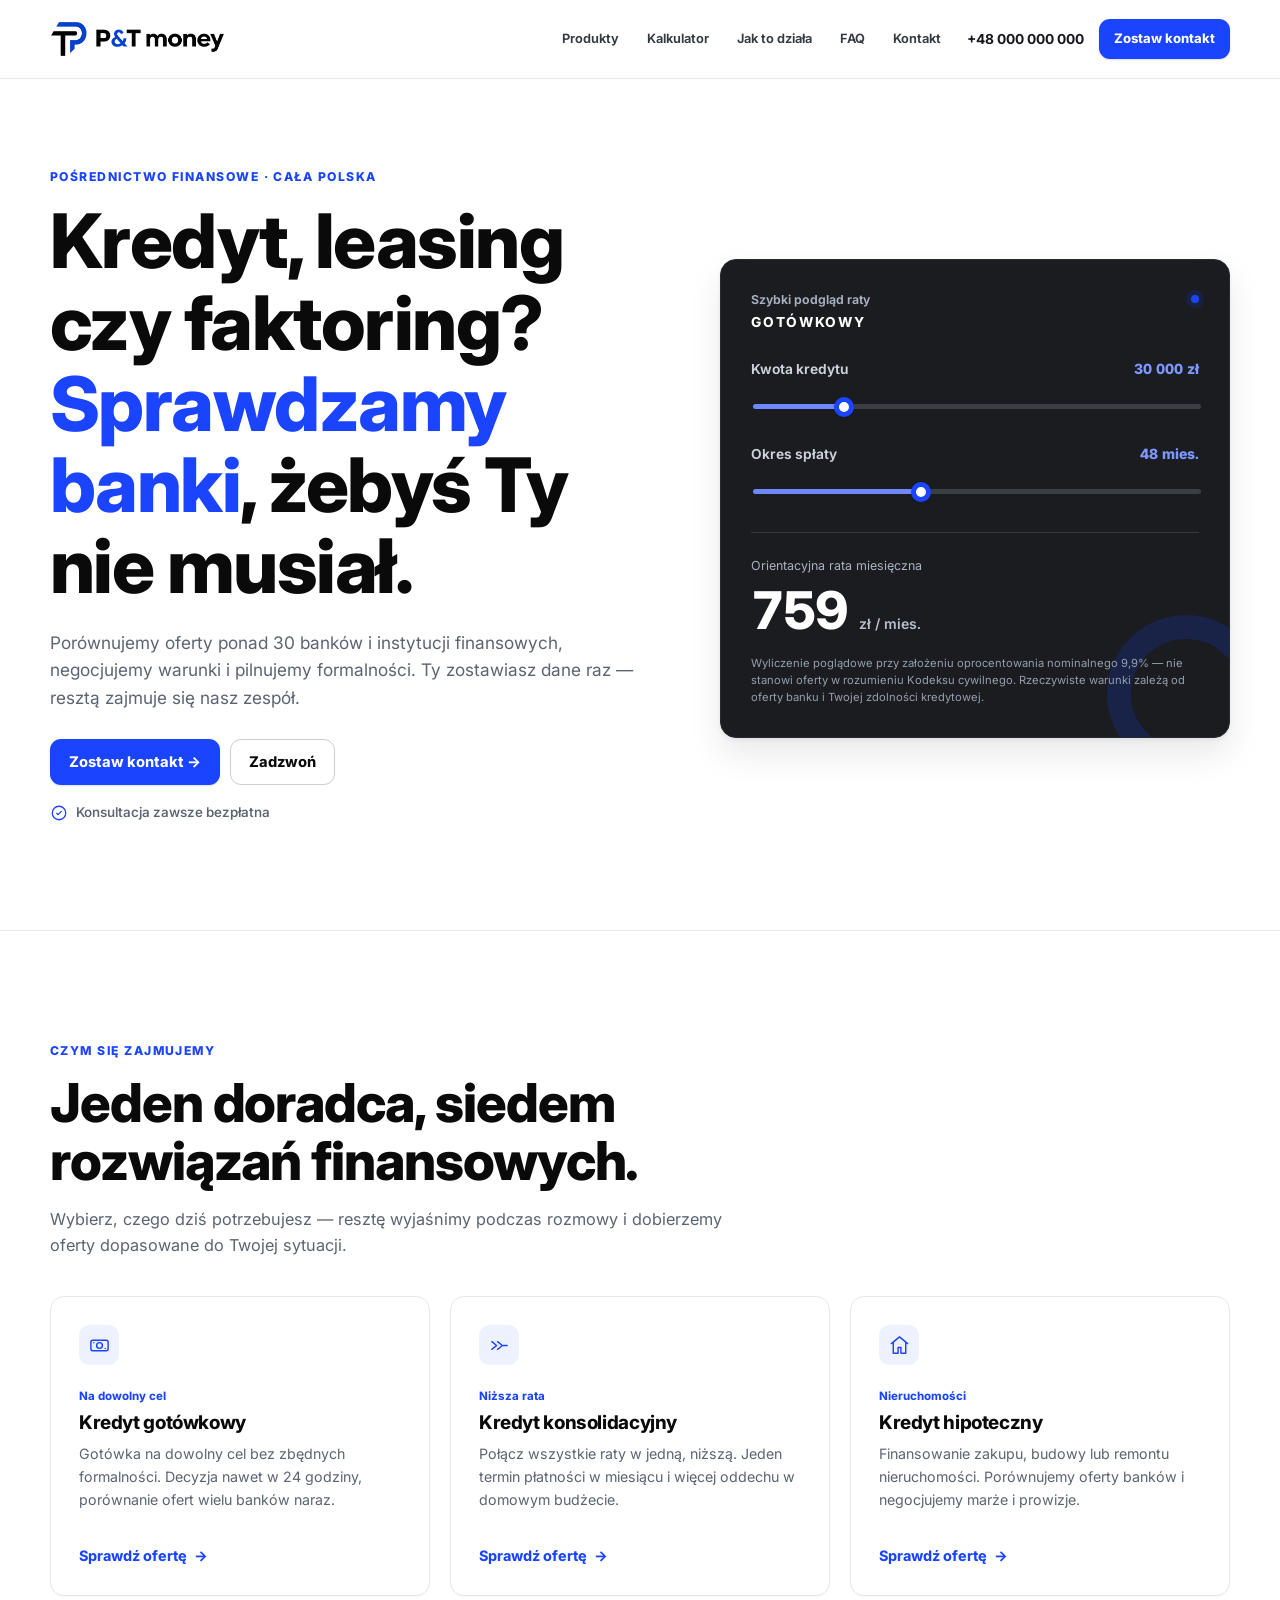
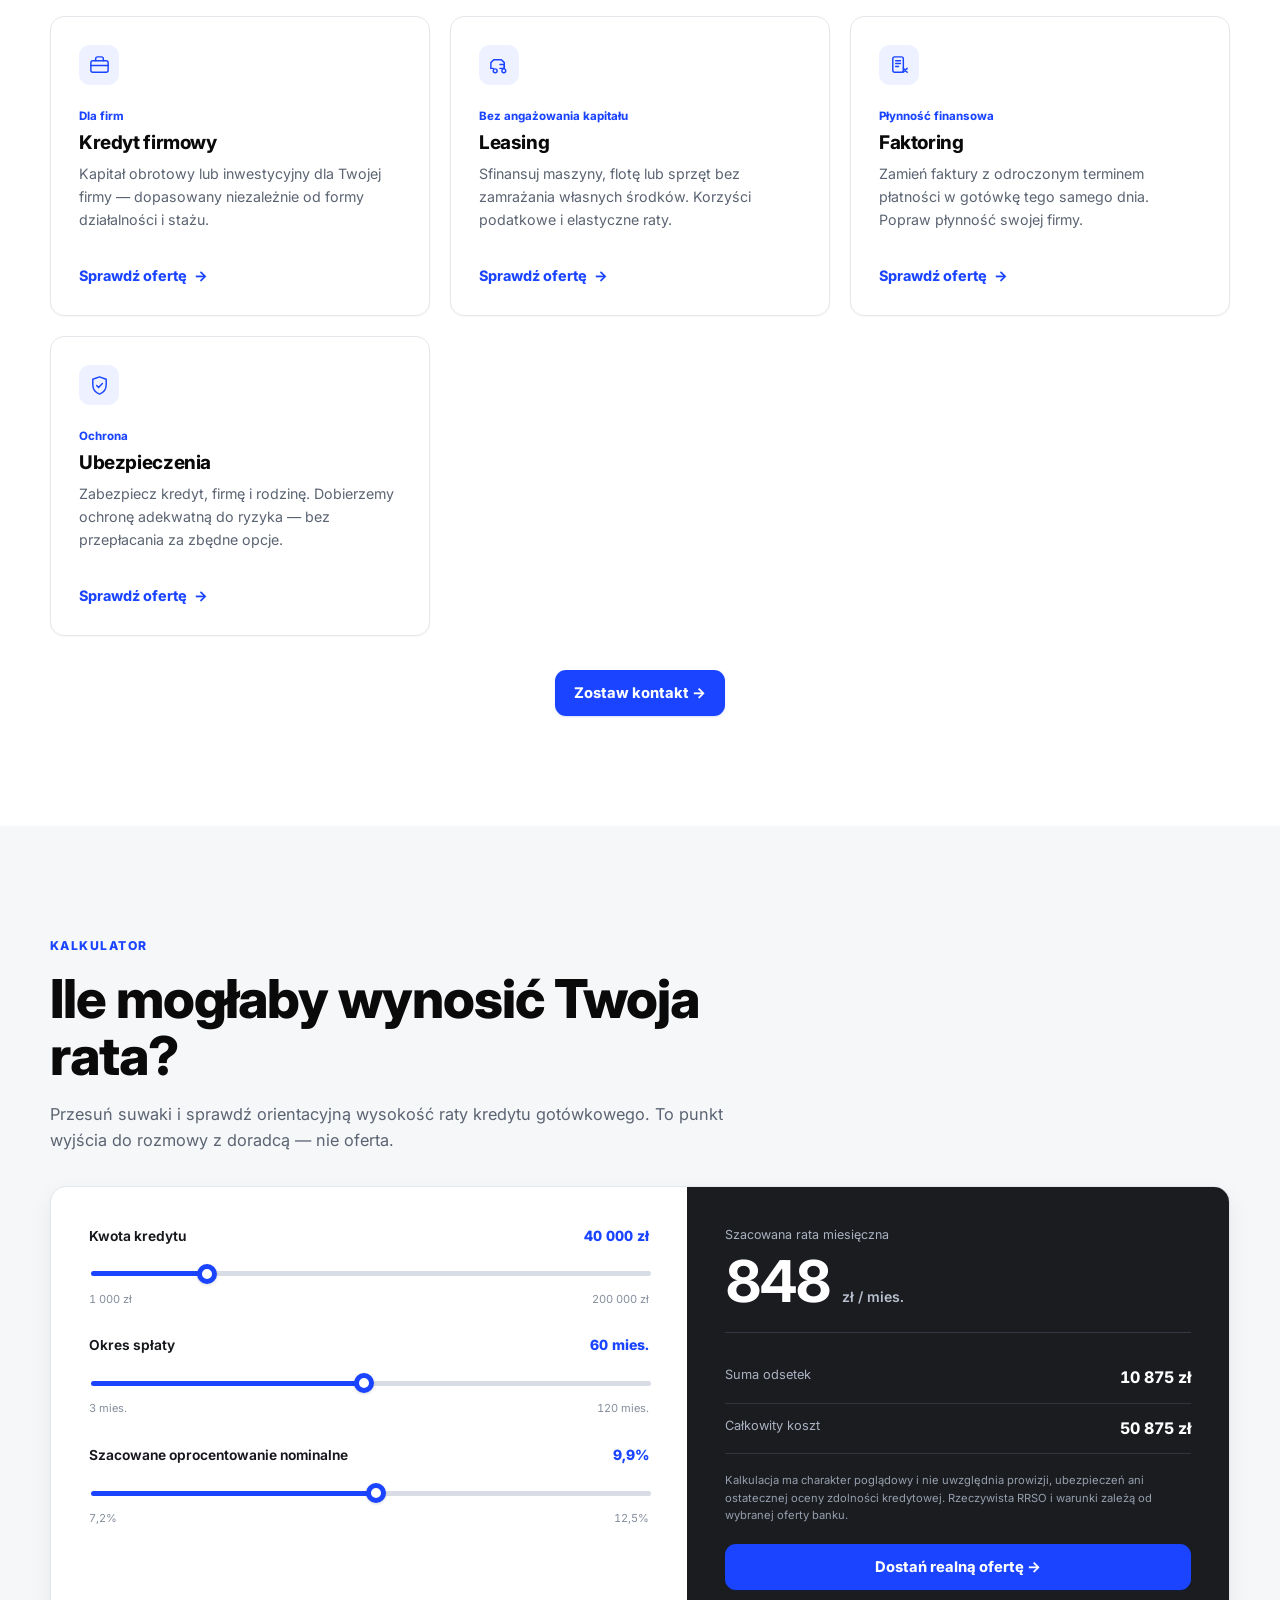
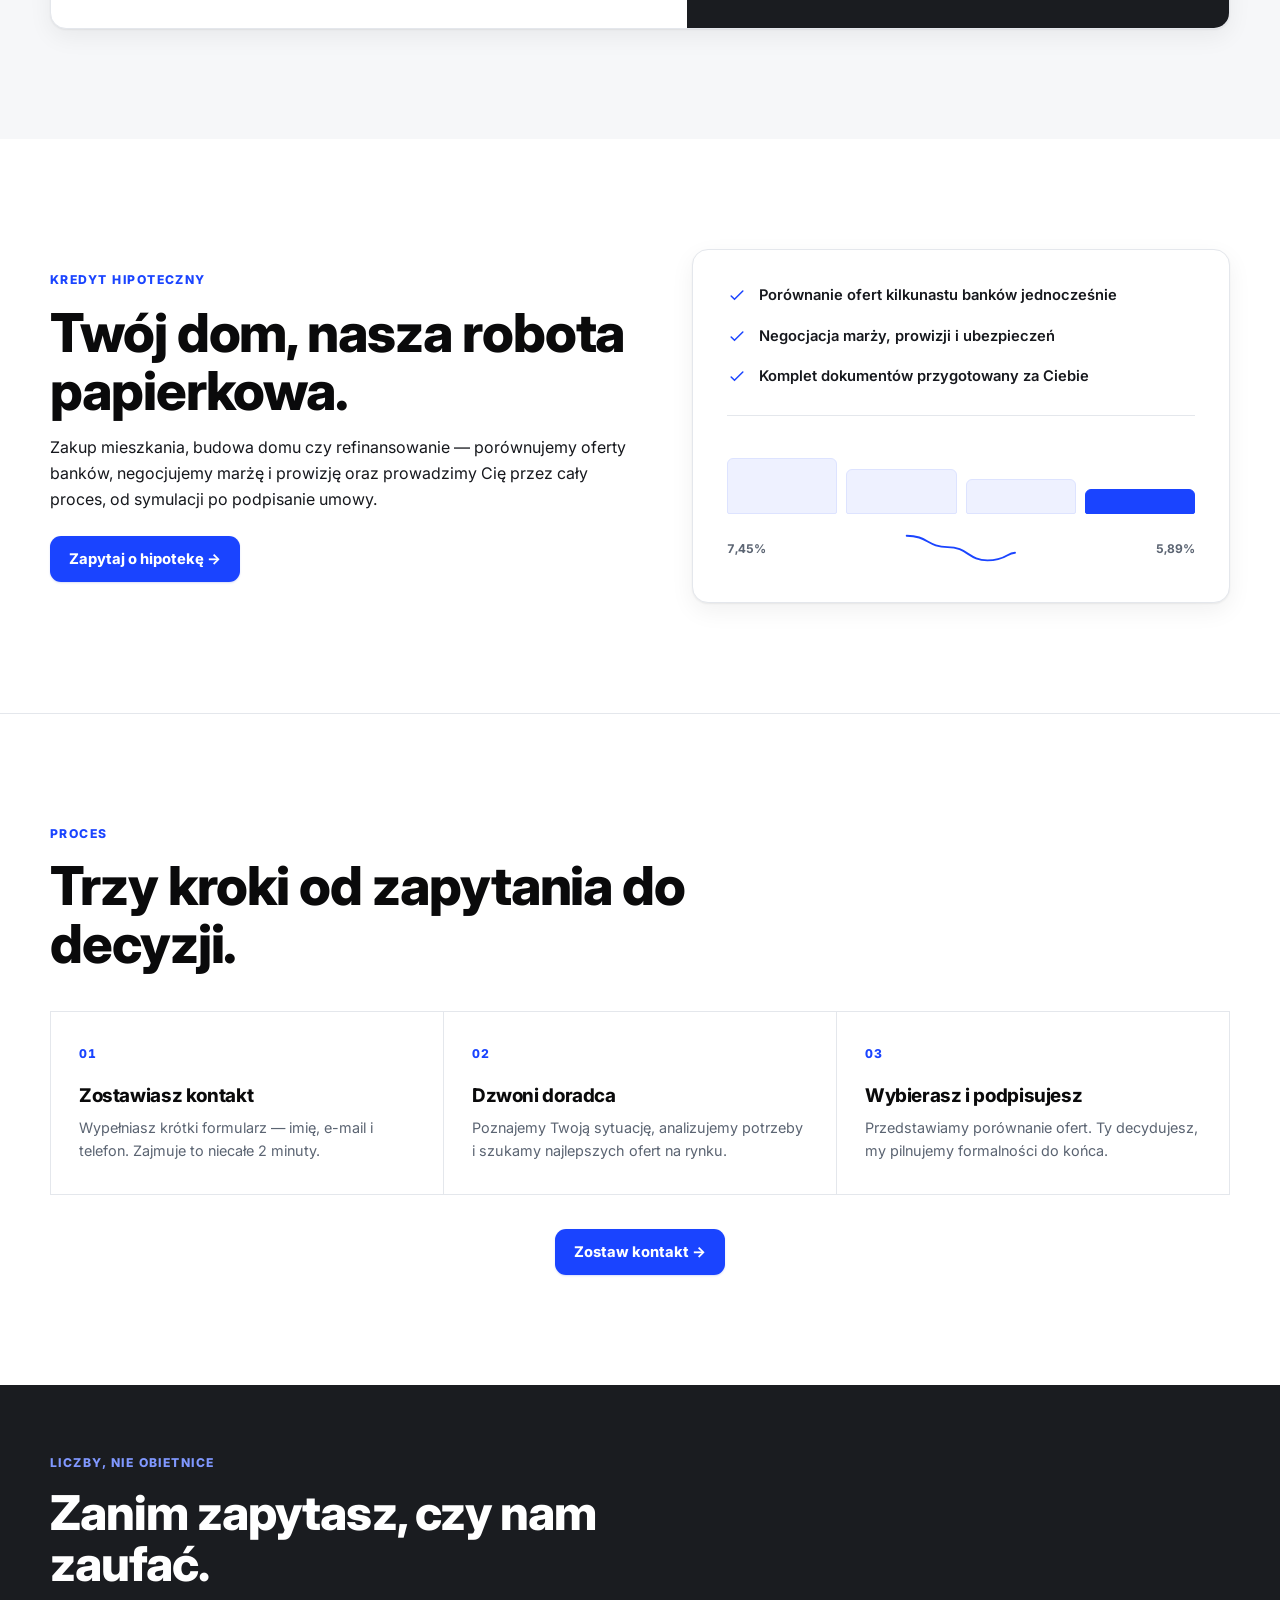
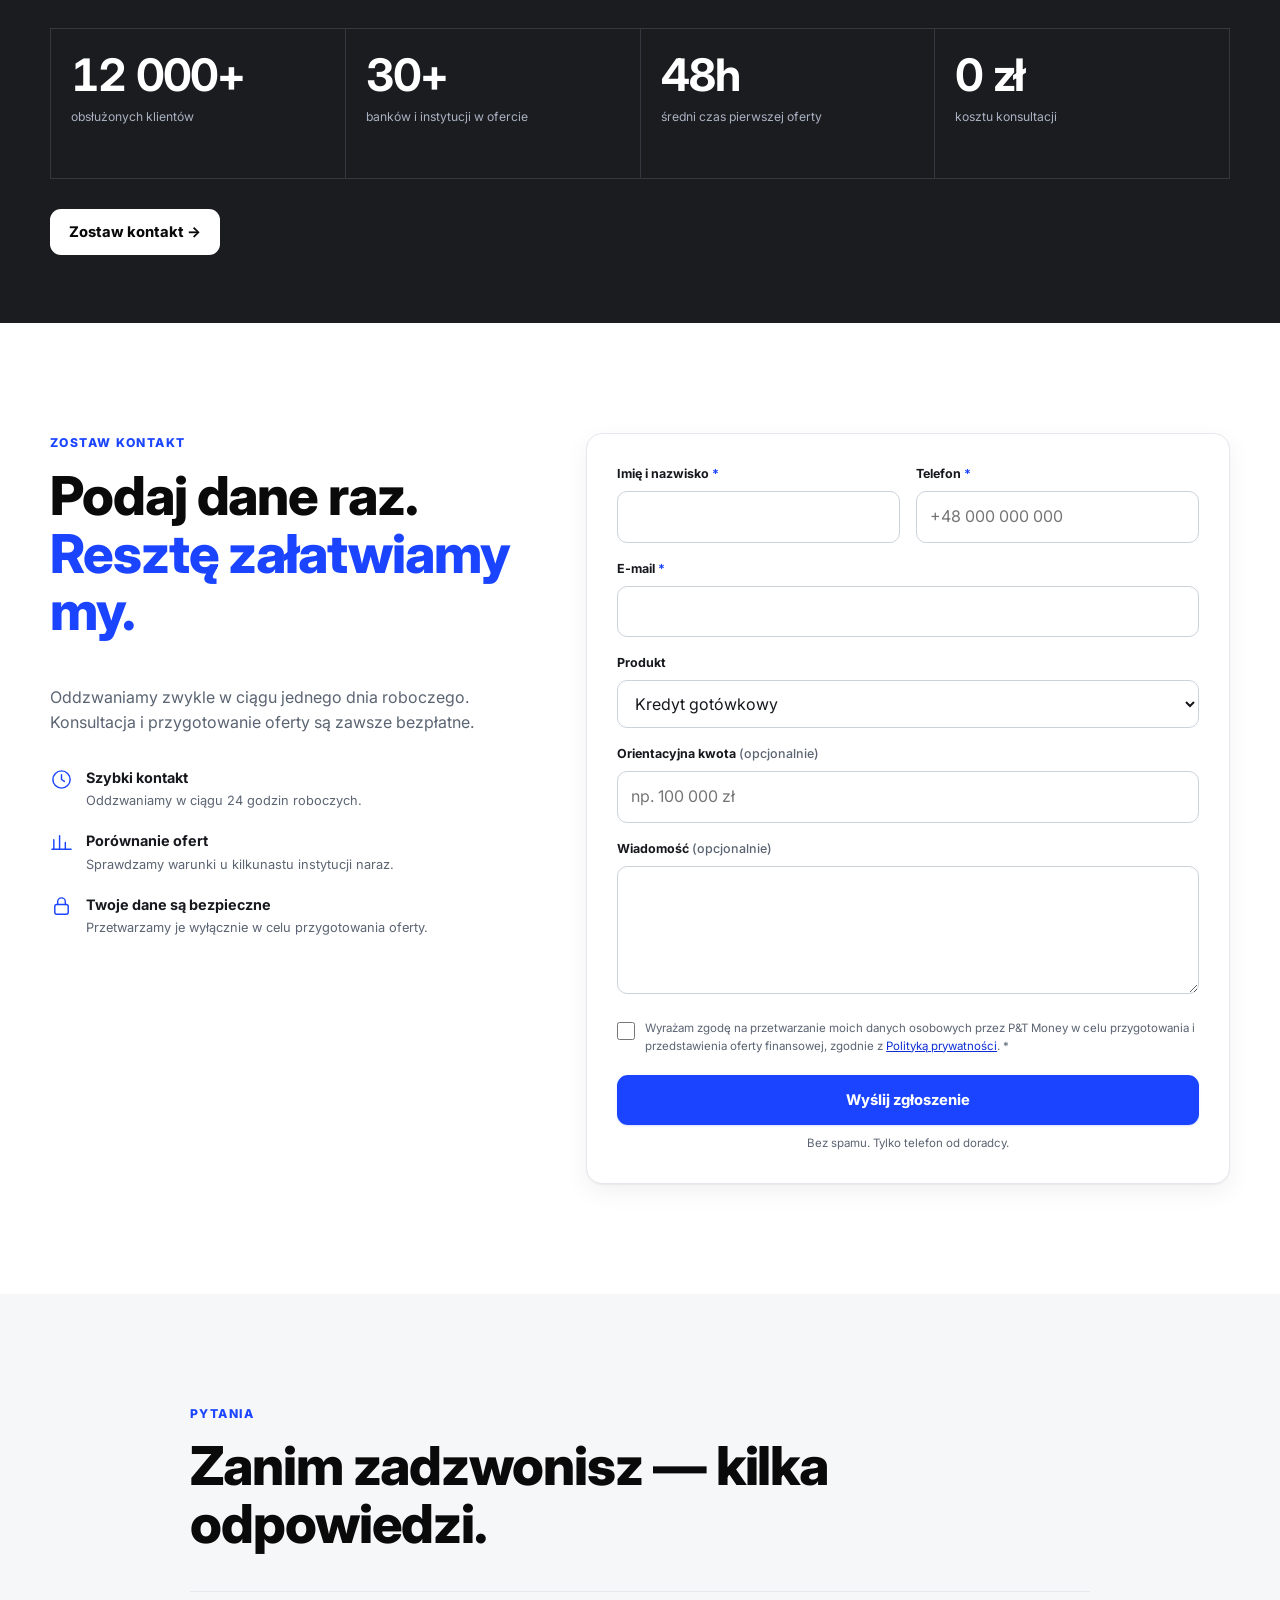
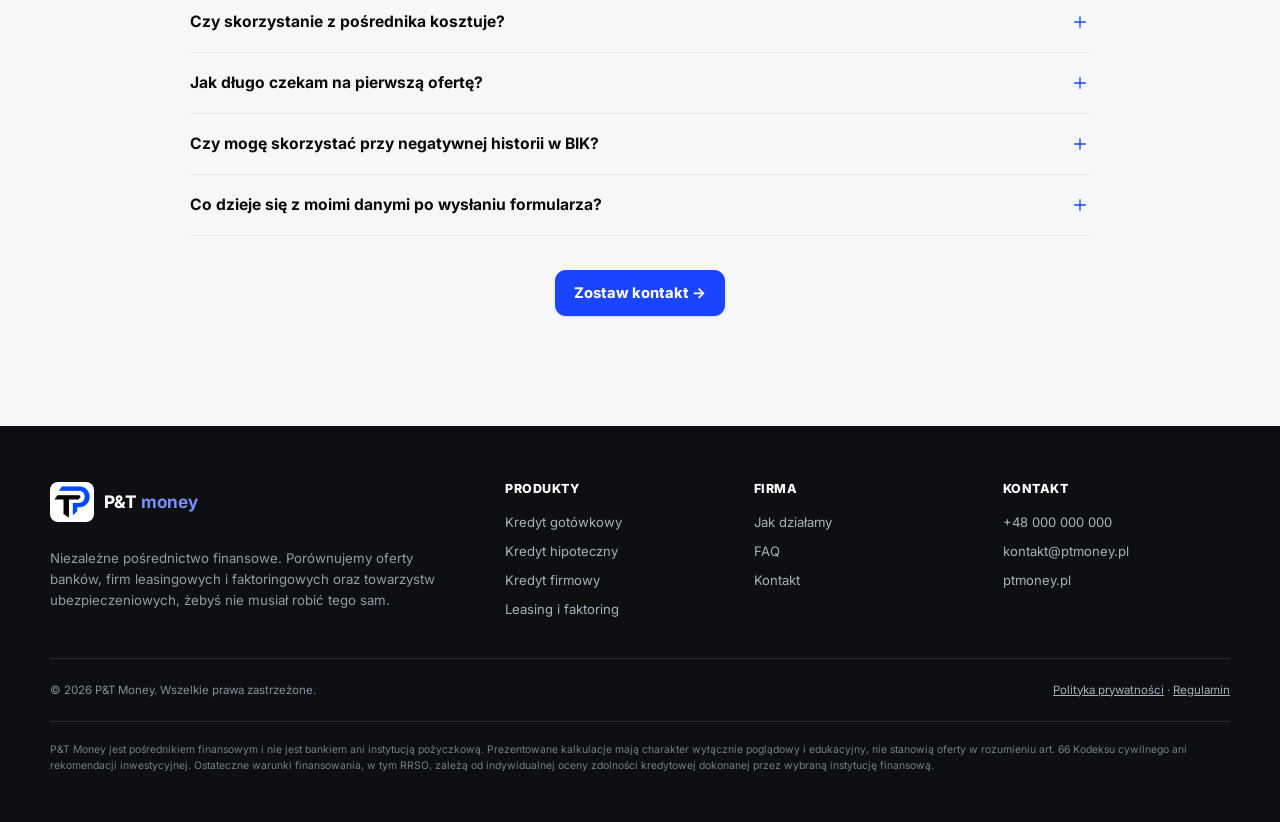
==== commit 79f36351: "Add files via upload" ====
--- a/index.html
+++ b/index.html
@@ -14,8 +14,22 @@
   <meta property="og:url" content="https://ptmoney.pl/">
   <link rel="preconnect" href="https://fonts.googleapis.com">
   <link rel="preconnect" href="https://fonts.gstatic.com" crossorigin>
-  <link href="https://fonts.googleapis.com/css2?family=Public+Sans:wght@400;500;600;700&amp;family=Source+Serif+4:opsz,wght@8..60,600&amp;display=swap" rel="stylesheet">
+  <link href="https://fonts.googleapis.com/css2?family=Inter:wght@400;500;600;700;800&amp;display=swap" rel="stylesheet">
   <link rel="stylesheet" href="styles.css">
+  <script>
+    document.documentElement.classList.add('js');
+    try {
+      if (!sessionStorage.getItem('ptm-intro-seen') && !window.matchMedia('(prefers-reduced-motion: reduce)').matches) {
+        document.documentElement.classList.add('intro-pending');
+      }
+    } catch (e) {}
+    // Twardy fail-safe: nawet gdy główny JS się nie załaduje, intro nie może zasłonić strony.
+    window.setTimeout(function () {
+      document.documentElement.classList.remove('intro-pending', 'intro-running', 'intro-leaving');
+      var intro = document.getElementById('siteIntro');
+      if (intro) intro.remove();
+    }, 1500);
+  </script>
   <script type="application/ld+json">
   {
     "@context": "https://schema.org",
@@ -30,6 +44,13 @@
   </script>
 </head>
 <body>
+  <div class="site-intro" id="siteIntro" aria-hidden="true">
+    <div class="intro-mark" aria-hidden="true">
+      <img class="intro-layer intro-layer--blue" src="logo-mark-blue.png" alt="">
+      <img class="intro-layer intro-layer--black" src="logo-mark-black.png" alt="">
+    </div>
+  </div>
+
   <a class="skip-link" href="#main">Przejdź do treści</a>
 
   <header class="site-header" id="top">
--- a/styles.css
+++ b/styles.css
@@ -1,67 +1,56 @@
 :root {
   --white: #FFFFFF;
-  --off-white: #F5F6F7;
-  --ink: #0B0C0E;
-  --ink-soft: #181B1F;
-  --text: #171A1F;
-  --text-muted: #626A74;
-  --line: #D9DDE2;
-  --line-strong: #AEB5BE;
-  --blue: #244B5A;
-  --blue-dark: #173946;
-  --blue-tint: #F1F3F4;
-  --error: #A3322A;
-  --shadow: none;
-  --shadow-hover: none;
-  --radius-sm: 4px;
-  --radius: 4px;
-  --radius-lg: 6px;
+  --off-white: #F6F7F9;
+  --ink: #0A0A0B;
+  --ink-soft: #1A1C20;
+  --text: #16181D;
+  --text-muted: #5B6472;
+  --line: #E4E7EC;
+  --blue: #1A44FF;
+  --blue-dark: #0F2FD4;
+  --blue-tint: #EEF1FF;
+  --error: #B42318;
+  --shadow: 0 1px 2px rgba(10,10,11,.06), 0 8px 24px rgba(10,10,11,.06);
+  --shadow-hover: 0 2px 4px rgba(10,10,11,.06), 0 16px 34px rgba(10,10,11,.09);
+  --radius-sm: 10px;
+  --radius: 14px;
+  --radius-lg: 16px;
   --ease: cubic-bezier(.22,.7,.2,1);
   --header-h: 72px;
 }
 
 * { box-sizing: border-box; }
-
-html {
-  scroll-behavior: smooth;
-  scroll-padding-top: calc(var(--header-h) + 18px);
-}
-
+html { scroll-behavior: smooth; scroll-padding-top: calc(var(--header-h) + 18px); }
 body {
   margin: 0;
   background: var(--white);
   color: var(--text);
-  font-family: "Public Sans", ui-sans-serif, system-ui, -apple-system, BlinkMacSystemFont, "Segoe UI", sans-serif;
+  font-family: Inter, ui-sans-serif, system-ui, -apple-system, BlinkMacSystemFont, "Segoe UI", sans-serif;
   font-size: 16px;
-  line-height: 1.62;
+  line-height: 1.6;
   -webkit-font-smoothing: antialiased;
   text-rendering: optimizeLegibility;
 }
-
 body.menu-open { overflow: hidden; }
 img, svg { display: block; max-width: 100%; }
 button, input, textarea, select { font: inherit; }
 button, a { -webkit-tap-highlight-color: transparent; }
 a { color: inherit; }
 button { color: inherit; }
-::selection { background: #D9E0E3; color: var(--ink); }
+::selection { background: var(--blue); color: var(--white); }
 
 h1, h2, h3, p { margin-top: 0; }
-
 h1, h2, h3 {
   color: var(--ink);
-  font-family: "Source Serif 4", Georgia, serif;
-  font-weight: 600;
-  letter-spacing: -.025em;
-  line-height: 1.05;
-}
-
-h1 { font-size: clamp(2.35rem, 8.2vw, 4.7rem); }
-h2 { font-size: clamp(2rem, 6vw, 3.35rem); }
-h3 { font-size: 1.24rem; }
+  letter-spacing: -.02em;
+  line-height: 1.08;
+}
+h1 { font-size: clamp(2.35rem, 8.2vw, 4.65rem); font-weight: 800; }
+h2 { font-size: clamp(2rem, 6vw, 3.35rem); font-weight: 800; }
+h3 { font-size: 1.18rem; font-weight: 750; }
 
 :focus-visible {
-  outline: 2px solid var(--ink);
+  outline: 3px solid rgba(26,68,255,.34);
   outline-offset: 3px;
 }
 
@@ -79,131 +68,53 @@
   background: var(--ink);
   color: var(--white);
   padding: 10px 14px;
-  border-radius: var(--radius-sm);
+  border-radius: 8px;
   text-decoration: none;
   font-weight: 700;
 }
-
 .skip-link:focus { transform: translateY(0); }
 
-/* Legacy intro is deliberately neutralised. It remains harmless if JS fails. */
-.site-intro,
-.intro-pending .site-intro,
-.intro-running .site-intro,
-.intro-leaving .site-intro {
-  display: none !important;
-}
-
-.intro-pending body { overflow: auto !important; }
-
-/* One scroll-orchestrated brand movement */
-.hero-brand-flight {
-  --flight-x: 0px;
-  --flight-y: 0px;
-  --flight-scale: .28;
+/* Intro */
+.site-intro {
+  display: none;
   position: fixed;
-  z-index: 520;
-  left: 50%;
-  top: 33vh;
-  width: clamp(116px, 16vw, 176px);
-  aspect-ratio: 785 / 707;
-  display: none;
-  pointer-events: none;
+  inset: 0;
+  z-index: 2000;
+  place-items: center;
+  background: var(--white);
   opacity: 1;
-  transform: translate(-50%, -50%);
-  transform-origin: center;
-  will-change: transform, opacity;
-}
-
-.motion-ready .hero-brand-flight { display: block; }
-
-.hero-brand-flight img {
-  position: absolute;
-  inset: 0;
-  width: 100%;
-  height: 100%;
-  object-fit: contain;
-}
-
-.brand img {
-  opacity: 1;
-  transform: none;
-  transform-origin: left center;
-}
-
-@supports (animation-timeline: scroll()) {
-  .motion-ready.has-scroll-timeline .hero-brand-flight {
-    animation: brand-flight linear both;
-    animation-timeline: scroll(root block);
-    animation-range: 0 72vh;
-  }
-
-  .motion-ready.has-scroll-timeline .brand img {
-    animation: header-brand-reveal linear both;
-    animation-timeline: scroll(root block);
-    animation-range: 0 72vh;
-  }
-
-  @keyframes brand-flight {
-    0% {
-      opacity: 1;
-      transform: translate(-50%, -50%) translate3d(0, 0, 0) scale(1);
-    }
-    80% {
-      opacity: 1;
-    }
-    100% {
-      opacity: 0;
-      transform: translate(-50%, -50%) translate3d(var(--flight-x), var(--flight-y), 0) scale(var(--flight-scale));
-    }
-  }
-
-  @keyframes header-brand-reveal {
-    0%, 70% {
-      opacity: 0;
-      transform: translateX(-10px);
-    }
-    100% {
-      opacity: 1;
-      transform: translateX(0);
-    }
-  }
-}
+  clip-path: inset(0 0 0 0);
+}
+.intro-pending .site-intro { display: grid; }
+.intro-pending body { overflow: hidden; }
+.intro-mark { position: relative; width: 88px; aspect-ratio: 785 / 707; }
+.intro-layer { position: absolute; inset: 0; width: 100%; height: 100%; object-fit: contain; opacity: 0; }
+.intro-running .intro-layer--blue { animation: introBlue .42s var(--ease) .04s forwards; }
+.intro-running .intro-layer--black { animation: introBlack .36s var(--ease) .28s forwards; }
+.intro-running .intro-mark { animation: introSettle .32s var(--ease) .68s forwards; }
+.intro-leaving .site-intro { animation: introLeave .24s var(--ease) forwards; }
+@keyframes introBlue { from { opacity: 0; transform: translateX(-18px); } to { opacity: 1; transform: translateX(0); } }
+@keyframes introBlack { from { opacity: 0; transform: translateX(16px); } to { opacity: 1; transform: translateX(0); } }
+@keyframes introSettle { to { transform: scale(.92); } }
+@keyframes introLeave { to { opacity: 0; clip-path: inset(0 0 100% 0); } }
 
 /* Reusable */
 .section { padding: 78px 0; }
 .section--line { border-top: 1px solid var(--line); }
 .section--muted { background: var(--off-white); }
-
 .eyebrow {
   margin-bottom: 14px;
-  color: var(--text-muted);
-  font-size: .73rem;
-  font-weight: 700;
-  letter-spacing: .13em;
+  color: var(--blue);
+  font-size: .76rem;
+  font-weight: 800;
+  letter-spacing: .12em;
   text-transform: uppercase;
 }
-
-.section-heading {
-  max-width: 700px;
-  margin-bottom: 38px;
-  text-align: left;
-}
-
+.section-heading { max-width: 680px; margin-bottom: 38px; }
 .section-heading h2 { margin-bottom: 16px; }
-
-.section-heading > p:last-child {
-  margin-bottom: 0;
-  color: var(--text-muted);
-  font-size: 1.01rem;
-}
-
-.section-cta,
-.section-cta--left {
-  display: flex;
-  justify-content: flex-start;
-  margin-top: 34px;
-}
+.section-heading > p:last-child { margin-bottom: 0; color: var(--text-muted); font-size: 1.02rem; }
+.section-cta { display: flex; justify-content: center; margin-top: 34px; }
+.section-cta--left { justify-content: flex-start; }
 
 .btn {
   min-height: 46px;
@@ -212,42 +123,22 @@
   justify-content: center;
   gap: 8px;
   border: 1px solid transparent;
-  border-radius: var(--radius-sm);
+  border-radius: 11px;
   padding: 12px 18px;
-  font-size: .91rem;
-  font-weight: 700;
+  font-size: .92rem;
+  font-weight: 750;
   line-height: 1;
   text-decoration: none;
   cursor: pointer;
-  transition: background-color .18s ease, border-color .18s ease, color .18s ease, opacity .18s ease;
-}
-
-.btn--primary {
-  background: var(--blue);
-  color: var(--white);
-}
-
-.btn--primary:hover { background: var(--blue-dark); }
-
-.btn--ghost {
-  background: var(--white);
-  color: var(--ink);
-  border-color: var(--line-strong);
-}
-
-.btn--ghost:hover {
-  border-color: var(--ink);
-  background: var(--off-white);
-}
-
-.btn--light {
-  background: var(--white);
-  color: var(--ink);
-  border-color: var(--white);
-}
-
-.btn--light:hover { background: #ECEEEF; }
-
+  transition: transform .22s var(--ease), background-color .22s var(--ease), border-color .22s var(--ease), box-shadow .22s var(--ease), color .22s var(--ease);
+}
+.btn:hover { transform: translateY(-2px); }
+.btn--primary { background: var(--blue); color: var(--white); box-shadow: 0 1px 2px rgba(15,47,212,.16); }
+.btn--primary:hover { background: var(--blue-dark); box-shadow: 0 8px 20px rgba(15,47,212,.18); }
+.btn--ghost { background: var(--white); color: var(--ink); border-color: #C9CED7; }
+.btn--ghost:hover { border-color: var(--ink); background: var(--off-white); }
+.btn--light { background: var(--white); color: var(--ink); }
+.btn--light:hover { background: var(--blue-tint); color: var(--blue-dark); }
 .text-link {
   display: inline-flex;
   align-items: center;
@@ -258,31 +149,16 @@
   background: transparent;
   color: var(--blue);
   font-size: .9rem;
-  font-weight: 700;
-  text-decoration: underline;
-  text-decoration-thickness: 1px;
-  text-underline-offset: 4px;
+  font-weight: 750;
+  text-decoration: none;
   cursor: pointer;
 }
-
-.text-link span { transition: transform .18s ease; }
-.text-link:hover span { transform: translateX(3px); }
-
-.reveal {
-  opacity: 1;
-  transform: none;
-}
-
-.js.reveal-ready .reveal {
-  opacity: 0;
-  transform: translateY(10px);
-  transition: opacity .4s ease, transform .4s ease;
-}
-
-.js.reveal-ready .reveal.is-visible {
-  opacity: 1;
-  transform: translateY(0);
-}
+.text-link span { transition: transform .2s var(--ease); }
+.text-link:hover span { transform: translateX(4px); }
+
+.reveal { opacity: 1; transform: none; }
+.js.reveal-ready .reveal { opacity: 0; transform: translateY(16px); transition: opacity .6s var(--ease), transform .6s var(--ease); }
+.js.reveal-ready .reveal.is-visible { opacity: 1; transform: translateY(0); }
 
 /* Header */
 .site-header {
@@ -290,55 +166,18 @@
   top: 0;
   z-index: 500;
   min-height: var(--header-h);
-  background: rgba(255,255,255,.985);
-  border-bottom: 1px solid var(--line);
-}
-
-.header-inner {
-  min-height: var(--header-h);
-  display: flex;
-  align-items: center;
-  justify-content: space-between;
-  gap: 18px;
-}
-
-.brand {
-  flex: 0 0 auto;
-  display: inline-flex;
-  align-items: center;
-  text-decoration: none;
-}
-
-.brand img {
-  display: block;
-  height: 34px;
-  width: auto;
-}
-
+  background: rgba(255,255,255,.91);
+  border-bottom: 1px solid rgba(228,231,236,.9);
+  backdrop-filter: blur(16px);
+  -webkit-backdrop-filter: blur(16px);
+}
+.header-inner { min-height: var(--header-h); display: flex; align-items: center; justify-content: space-between; gap: 18px; }
+.brand { flex: 0 0 auto; display: inline-flex; align-items: center; text-decoration: none; }
+.brand img { height: 34px; width: auto; }
 .desktop-nav { display: none; }
-
-.header-actions {
-  margin-left: auto;
-  display: flex;
-  align-items: center;
-  gap: 10px;
-}
-
-.header-phone {
-  display: none;
-  color: var(--text);
-  font-size: .84rem;
-  font-weight: 700;
-  text-decoration: none;
-}
-
-.btn--header {
-  display: none;
-  min-height: 40px;
-  padding: 10px 14px;
-  font-size: .81rem;
-}
-
+.header-actions { margin-left: auto; display: flex; align-items: center; gap: 10px; }
+.header-phone { display: none; color: var(--text); font-size: .86rem; font-weight: 700; text-decoration: none; }
+.btn--header { display: none; min-height: 40px; padding: 10px 14px; font-size: .82rem; }
 .menu-toggle {
   width: 44px;
   height: 44px;
@@ -346,166 +185,52 @@
   place-content: center;
   gap: 5px;
   border: 1px solid var(--line);
-  border-radius: var(--radius-sm);
+  border-radius: 10px;
   background: var(--white);
   cursor: pointer;
 }
-
-.menu-toggle span {
-  width: 20px;
-  height: 1.5px;
-  background: var(--ink);
-  transition: transform .2s ease, opacity .2s ease;
-}
-
+.menu-toggle span { width: 20px; height: 1.5px; background: var(--ink); transition: transform .22s var(--ease), opacity .22s var(--ease); }
 .menu-toggle[aria-expanded="true"] span:nth-child(1) { transform: translateY(6.5px) rotate(45deg); }
 .menu-toggle[aria-expanded="true"] span:nth-child(2) { opacity: 0; }
 .menu-toggle[aria-expanded="true"] span:nth-child(3) { transform: translateY(-6.5px) rotate(-45deg); }
-
-.mobile-nav {
-  background: var(--white);
-  border-top: 1px solid var(--line);
-}
-
-.mobile-nav-inner {
-  padding-block: 10px 18px;
-  display: grid;
-}
-
-.mobile-nav a {
-  padding: 13px 4px;
-  border-bottom: 1px solid var(--line);
-  color: var(--text);
-  font-weight: 650;
-  text-decoration: none;
-}
-
-.mobile-nav a:last-child {
-  border-bottom: 0;
-  color: var(--text);
-}
+.mobile-nav { background: var(--white); border-top: 1px solid var(--line); box-shadow: var(--shadow); }
+.mobile-nav-inner { padding-block: 10px 18px; display: grid; }
+.mobile-nav a { padding: 13px 4px; border-bottom: 1px solid var(--line); color: var(--text); font-weight: 650; text-decoration: none; }
+.mobile-nav a:last-child { border-bottom: 0; color: var(--blue); }
 
 /* Hero */
-.hero {
-  padding-top: 62px;
-  overflow: clip;
-}
-
-.hero-grid {
-  display: grid;
-  gap: 42px;
-}
-
+.hero { padding-top: 62px; overflow: clip; }
+.hero-grid { display: grid; gap: 42px; }
 .hero-copy { max-width: 720px; }
-.hero h1 { max-width: 790px; margin-bottom: 22px; }
-
-.hero h1 span {
-  color: inherit;
-  font-style: italic;
-}
-
-.hero-lead {
-  max-width: 640px;
-  margin-bottom: 28px;
-  color: var(--text-muted);
-  font-size: 1.04rem;
-}
-
-.hero-actions {
-  display: flex;
-  flex-wrap: wrap;
-  gap: 10px;
-}
-
-.hero-note {
-  margin: 17px 0 0;
-  display: inline-flex;
-  align-items: center;
-  gap: 8px;
-  color: var(--text-muted);
-  font-size: .84rem;
-  font-weight: 550;
-}
-
-.hero-note svg {
-  width: 18px;
-  height: 18px;
-  fill: none;
-  stroke: var(--text-muted);
-  stroke-width: 1.7;
-}
+.hero h1 { max-width: 780px; margin-bottom: 22px; }
+.hero h1 span { color: var(--blue); }
+.hero-lead { max-width: 640px; margin-bottom: 28px; color: var(--text-muted); font-size: 1.04rem; }
+.hero-actions { display: flex; flex-wrap: wrap; gap: 10px; }
+.hero-note { margin: 17px 0 0; display: inline-flex; align-items: center; gap: 8px; color: var(--text-muted); font-size: .84rem; font-weight: 550; }
+.hero-note svg { width: 18px; height: 18px; fill: none; stroke: var(--blue); stroke-width: 1.7; }
 
 .quick-card {
   position: relative;
   overflow: hidden;
   background: var(--ink-soft);
   color: var(--white);
-  border: 1px solid #2D3137;
+  border: 1px solid #262A31;
   border-radius: var(--radius-lg);
   padding: 24px;
-}
-
-.quick-card::after { content: none; }
-
-.quick-card-head {
-  display: flex;
-  align-items: flex-start;
-  justify-content: space-between;
-  gap: 16px;
-  margin-bottom: 28px;
-}
-
-.quick-kicker {
-  margin: 0 0 5px;
-  color: #B2B7BF;
-  font-size: .77rem;
-  font-weight: 650;
-}
-
-.quick-card h2 {
-  margin: 0;
-  color: var(--white);
-  font-family: "Public Sans", sans-serif;
-  font-size: .82rem;
-  font-weight: 700;
-  letter-spacing: .12em;
-}
-
-.status-dot {
-  width: 8px;
-  height: 8px;
-  margin-top: 5px;
-  border-radius: 50%;
-  background: #C9CDD3;
-}
-
+  box-shadow: var(--shadow-hover);
+}
+.quick-card::after { content: ""; position: absolute; inset: auto -36px -36px auto; width: 110px; height: 110px; border: 24px solid rgba(26,68,255,.18); border-radius: 999px; pointer-events: none; }
+.quick-card-head { display: flex; align-items: flex-start; justify-content: space-between; gap: 16px; margin-bottom: 28px; }
+.quick-kicker { margin: 0 0 5px; color: #AAB2C1; font-size: .77rem; font-weight: 650; }
+.quick-card h2 { margin: 0; color: var(--white); font-size: .86rem; font-weight: 750; letter-spacing: .12em; }
+.status-dot { width: 8px; height: 8px; margin-top: 5px; border-radius: 50%; background: var(--blue); box-shadow: 0 0 0 5px rgba(26,68,255,.14); }
 .range-field { margin-bottom: 26px; }
 .range-field:last-child { margin-bottom: 0; }
-
-.range-label {
-  display: flex;
-  justify-content: space-between;
-  align-items: baseline;
-  gap: 14px;
-  margin-bottom: 11px;
-}
-
-.range-label label {
-  font-size: .86rem;
-  font-weight: 650;
-}
-
-.range-label output {
-  color: var(--ink);
-  font-size: .88rem;
-  font-weight: 700;
-  font-variant-numeric: tabular-nums;
-  white-space: nowrap;
-}
-
-.range-field--dark .range-label label { color: #D0D4DA; }
-.range-field--dark .range-label output { color: var(--white); }
-
+.range-label { display: flex; justify-content: space-between; align-items: baseline; gap: 14px; margin-bottom: 11px; }
+.range-label label { font-size: .86rem; font-weight: 650; }
+.range-label output { color: var(--blue); font-size: .88rem; font-weight: 800; font-variant-numeric: tabular-nums; white-space: nowrap; }
+.range-field--dark .range-label label { color: #CDD2DC; }
+.range-field--dark .range-label output { color: #7E98FF; }
 input[type="range"] {
   --range-progress: 50%;
   width: 100%;
@@ -514,85 +239,19 @@
   -webkit-appearance: none;
   border-radius: 99px;
   outline: none;
-  background: linear-gradient(to right, #353A40 0 var(--range-progress), #D6D9DE var(--range-progress) 100%);
-}
-
-.range-field--dark input[type="range"] {
-  background: linear-gradient(to right, #F1F2F3 0 var(--range-progress), #444951 var(--range-progress) 100%);
-}
-
-input[type="range"]::-webkit-slider-thumb {
-  -webkit-appearance: none;
-  width: 18px;
-  height: 18px;
-  border-radius: 50%;
-  background: var(--white);
-  border: 4px solid var(--ink);
-  cursor: pointer;
-}
-
-input[type="range"]::-moz-range-thumb {
-  width: 10px;
-  height: 10px;
-  border-radius: 50%;
-  background: var(--white);
-  border: 4px solid var(--ink);
-  cursor: pointer;
-}
-
-.range-field--dark input[type="range"]::-webkit-slider-thumb { border-color: var(--white); background: var(--ink-soft); }
-.range-field--dark input[type="range"]::-moz-range-thumb { border-color: var(--white); background: var(--ink-soft); }
-
-.quick-result {
-  position: relative;
-  z-index: 1;
-  margin-top: 30px;
-  padding-top: 23px;
-  border-top: 1px solid #3A3F46;
-}
-
-.quick-result > span {
-  display: block;
-  margin-bottom: 9px;
-  color: #B2B7BF;
-  font-size: .78rem;
-}
-
-.quick-result strong {
-  display: block;
-  color: var(--white);
-  font-family: "Source Serif 4", Georgia, serif;
-  font-size: clamp(2.2rem, 10vw, 3.25rem);
-  line-height: 1;
-  letter-spacing: -.035em;
-  font-weight: 600;
-  font-variant-numeric: tabular-nums;
-}
-
-.quick-result small,
-.primary-result small {
-  font-family: "Public Sans", sans-serif;
-  font-size: .88rem;
-  letter-spacing: 0;
-  font-weight: 600;
-  color: #BDC2CA;
-}
-
-.fineprint {
-  position: relative;
-  z-index: 1;
-  margin: 18px 0 0;
-  color: #A3A9B2;
-  font-size: .7rem;
-  line-height: 1.55;
-}
+  background: linear-gradient(to right, var(--blue) 0 var(--range-progress), #D8DCE5 var(--range-progress) 100%);
+}
+.range-field--dark input[type="range"] { background: linear-gradient(to right, #6E89FF 0 var(--range-progress), #3A3E47 var(--range-progress) 100%); }
+input[type="range"]::-webkit-slider-thumb { -webkit-appearance: none; width: 20px; height: 20px; border-radius: 50%; background: var(--white); border: 5px solid var(--blue); box-shadow: 0 1px 3px rgba(10,10,11,.16); cursor: pointer; }
+input[type="range"]::-moz-range-thumb { width: 12px; height: 12px; border-radius: 50%; background: var(--white); border: 5px solid var(--blue); box-shadow: 0 1px 3px rgba(10,10,11,.16); cursor: pointer; }
+.quick-result { position: relative; z-index: 1; margin-top: 30px; padding-top: 23px; border-top: 1px solid #353943; }
+.quick-result > span { display: block; margin-bottom: 9px; color: #AAB2C1; font-size: .78rem; }
+.quick-result strong { display: block; color: var(--white); font-size: clamp(2.2rem, 10vw, 3.25rem); line-height: 1; letter-spacing: -.04em; font-weight: 800; font-variant-numeric: tabular-nums; }
+.quick-result small, .primary-result small { font-size: .88rem; letter-spacing: 0; font-weight: 600; color: #B8C0CF; }
+.fineprint { position: relative; z-index: 1; margin: 18px 0 0; color: #969FAD; font-size: .7rem; line-height: 1.55; }
 
 /* Products */
-.product-grid {
-  display: grid;
-  gap: 14px;
-}
-
+.product-grid { display: grid; gap: 14px; }
 .product-card {
   display: flex;
   min-height: 275px;
@@ -601,622 +260,136 @@
   background: var(--white);
   border: 1px solid var(--line);
   border-radius: var(--radius);
-  transition: border-color .18s ease, background-color .18s ease;
-}
-
-.product-card:hover {
-  border-color: var(--line-strong);
-  background: #FCFCFC;
-}
-
-.product-icon {
-  width: 40px;
-  height: 40px;
-  display: grid;
-  place-items: center;
-  margin-bottom: 22px;
-  border: 1px solid var(--line);
-  border-radius: var(--radius-sm);
-  background: var(--white);
-  color: var(--ink);
-}
-
-.product-icon svg {
-  width: 22px;
-  height: 22px;
-  fill: none;
-  stroke: currentColor;
-  stroke-width: 1.5;
-  stroke-linecap: round;
-  stroke-linejoin: round;
-}
-
-.product-tag {
-  margin: 0 0 7px;
-  color: var(--text-muted);
-  font-size: .72rem;
-  font-weight: 700;
-}
-
+  box-shadow: 0 1px 2px rgba(10,10,11,.03);
+  transition: transform .25s var(--ease), border-color .25s var(--ease), box-shadow .25s var(--ease);
+}
+.product-card:hover { transform: translateY(-4px); border-color: rgba(26,68,255,.52); box-shadow: var(--shadow-hover); }
+.product-icon { width: 40px; height: 40px; display: grid; place-items: center; margin-bottom: 22px; border-radius: 11px; background: var(--blue-tint); color: var(--blue); }
+.product-icon svg { width: 23px; height: 23px; fill: none; stroke: currentColor; stroke-width: 1.5; stroke-linecap: round; stroke-linejoin: round; }
+.product-tag { margin: 0 0 7px; color: var(--blue); font-size: .72rem; font-weight: 750; }
 .product-card h3 { margin: 0 0 10px; }
-
-.product-card > p:not(.product-tag) {
-  margin: 0 0 20px;
-  color: var(--text-muted);
-  font-size: .89rem;
-  line-height: 1.6;
-}
+.product-card > p:not(.product-tag) { margin: 0 0 20px; color: var(--text-muted); font-size: .89rem; line-height: 1.6; }
 
 /* Main calculator */
 .calculator-shell .section-heading { margin-bottom: 32px; }
-
-.calculator-card {
-  overflow: hidden;
-  display: grid;
-  background: var(--white);
-  border: 1px solid var(--line);
-  border-radius: var(--radius-lg);
-}
-
+.calculator-card { overflow: hidden; display: grid; background: var(--white); border: 1px solid var(--line); border-radius: var(--radius-lg); box-shadow: var(--shadow); }
 .calculator-inputs { padding: 24px; }
-
-.range-minmax {
-  display: flex;
-  justify-content: space-between;
-  margin-top: 7px;
-  color: #858C95;
-  font-size: .69rem;
-  font-variant-numeric: tabular-nums;
-}
-
-.calculator-results {
-  background: var(--ink-soft);
-  color: var(--white);
-  padding: 26px 24px;
-}
-
-.primary-result {
-  padding-bottom: 22px;
-  border-bottom: 1px solid #3A3F46;
-}
-
-.primary-result > span {
-  display: block;
-  color: #B2B7BF;
-  font-size: .78rem;
-  margin-bottom: 8px;
-}
-
-.primary-result strong {
-  display: block;
-  font-family: "Source Serif 4", Georgia, serif;
-  font-size: clamp(2.35rem, 11vw, 3.6rem);
-  font-weight: 600;
-  letter-spacing: -.035em;
-  line-height: 1;
-  font-variant-numeric: tabular-nums;
-}
-
+.range-minmax { display: flex; justify-content: space-between; margin-top: 7px; color: #858E9D; font-size: .69rem; font-variant-numeric: tabular-nums; }
+.calculator-results { background: var(--ink-soft); color: var(--white); padding: 26px 24px; }
+.primary-result { padding-bottom: 22px; border-bottom: 1px solid #353943; }
+.primary-result > span { display: block; color: #AAB2C1; font-size: .78rem; margin-bottom: 8px; }
+.primary-result strong { display: block; font-size: clamp(2.35rem, 11vw, 3.6rem); letter-spacing: -.04em; line-height: 1; font-variant-numeric: tabular-nums; }
 .result-list { margin: 20px 0 0; }
-
-.result-list > div {
-  display: flex;
-  justify-content: space-between;
-  gap: 16px;
-  padding: 12px 0;
-  border-bottom: 1px solid #343941;
-}
-
-.result-list dt {
-  color: #B2B7BF;
-  font-size: .8rem;
-}
-
-.result-list dd {
-  margin: 0;
-  font-weight: 700;
-  font-variant-numeric: tabular-nums;
-}
-
+.result-list > div { display: flex; justify-content: space-between; gap: 16px; padding: 12px 0; border-bottom: 1px solid #30343D; }
+.result-list dt { color: #AAB2C1; font-size: .8rem; }
+.result-list dd { margin: 0; font-weight: 750; font-variant-numeric: tabular-nums; }
 .fineprint--light { margin-bottom: 20px; }
 
 /* Mortgage */
-.mortgage-grid {
-  display: grid;
-  gap: 28px;
-  align-items: center;
-}
-
+.mortgage-grid { display: grid; gap: 28px; align-items: center; }
 .mortgage .section-heading { margin-bottom: 0; }
 .mortgage .section-heading .btn { margin-top: 8px; }
-
-.benefit-card {
-  padding: 24px;
-  border: 1px solid var(--line);
-  border-radius: var(--radius-lg);
-  background: var(--white);
-}
-
-.benefit-list {
-  display: grid;
-  gap: 17px;
-  margin: 0;
-  padding: 0;
-  list-style: none;
-}
-
-.benefit-list li {
-  display: flex;
-  align-items: flex-start;
-  gap: 12px;
-  font-size: .92rem;
-  font-weight: 600;
-}
-
-.benefit-list svg {
-  width: 20px;
-  height: 20px;
-  margin-top: 2px;
-  flex: 0 0 auto;
-  fill: none;
-  stroke: var(--ink);
-  stroke-width: 1.8;
-  stroke-linecap: round;
-  stroke-linejoin: round;
-}
-
-.refi-visual {
-  margin-top: 26px;
-  padding-top: 24px;
-  border-top: 1px solid var(--line);
-}
-
-.refi-bars {
-  height: 74px;
-  display: flex;
-  align-items: flex-end;
-  gap: 9px;
-}
-
-.refi-bars span {
-  flex: 1;
-  border-radius: 2px 2px 0 0;
-  background: #E4E7EA;
-  border: 1px solid #D5D9DE;
-}
-
+.benefit-card { padding: 24px; border: 1px solid var(--line); border-radius: var(--radius-lg); background: var(--white); box-shadow: var(--shadow); }
+.benefit-list { display: grid; gap: 17px; margin: 0; padding: 0; list-style: none; }
+.benefit-list li { display: flex; align-items: flex-start; gap: 12px; font-size: .92rem; font-weight: 600; }
+.benefit-list svg { width: 20px; height: 20px; margin-top: 2px; flex: 0 0 auto; fill: none; stroke: var(--blue); stroke-width: 1.8; stroke-linecap: round; stroke-linejoin: round; }
+.refi-visual { margin-top: 26px; padding-top: 24px; border-top: 1px solid var(--line); }
+.refi-bars { height: 74px; display: flex; align-items: flex-end; gap: 9px; }
+.refi-bars span { flex: 1; border-radius: 6px 6px 2px 2px; background: var(--blue-tint); border: 1px solid #DDE3FF; }
 .refi-bars span:nth-child(1) { height: 76%; }
 .refi-bars span:nth-child(2) { height: 61%; }
 .refi-bars span:nth-child(3) { height: 47%; }
-.refi-bars span:nth-child(4) { height: 34%; background: var(--ink); border-color: var(--ink); }
-
-.refi-line {
-  display: grid;
-  grid-template-columns: auto 1fr auto;
-  align-items: center;
-  gap: 10px;
-  margin-top: 16px;
-  color: var(--text-muted);
-  font-size: .75rem;
-  font-weight: 700;
-  font-variant-numeric: tabular-nums;
-}
-
-.refi-line svg {
+.refi-bars span:nth-child(4) { height: 34%; background: var(--blue); border-color: var(--blue); }
+.refi-line { display: grid; grid-template-columns: auto 1fr auto; align-items: center; gap: 10px; margin-top: 16px; color: var(--text-muted); font-size: .75rem; font-weight: 700; font-variant-numeric: tabular-nums; }
+.refi-line svg { width: 100%; height: 38px; }
+.refi-line path { fill: none; stroke: var(--blue); stroke-width: 2; stroke-linecap: round; }
+
+/* Process */
+.process-grid { display: grid; border-top: 1px solid var(--line); }
+.process-step { position: relative; padding: 26px 0; border-bottom: 1px solid var(--line); }
+.step-number { display: block; margin-bottom: 22px; color: var(--blue); font-size: .76rem; font-weight: 800; letter-spacing: .08em; font-variant-numeric: tabular-nums; }
+.process-step h3 { margin-bottom: 10px; }
+.process-step p { margin: 0; color: var(--text-muted); font-size: .9rem; }
+
+/* Stats */
+.stats-band { background: var(--ink-soft); color: var(--white); padding: 68px 0; }
+.eyebrow--on-dark { color: #8098FF; }
+.stats-copy h2 { max-width: 560px; margin-bottom: 38px; color: var(--white); font-size: clamp(1.9rem, 7vw, 3rem); }
+.stats-grid { display: grid; grid-template-columns: repeat(2, 1fr); border-top: 1px solid #343840; border-left: 1px solid #343840; }
+.stat { min-height: 132px; padding: 20px 18px; border-right: 1px solid #343840; border-bottom: 1px solid #343840; }
+.stat strong { display: block; margin-bottom: 5px; color: var(--white); font-size: clamp(1.65rem, 7vw, 2.8rem); line-height: 1; letter-spacing: -.04em; font-variant-numeric: tabular-nums; }
+.stat span { color: #AAB2C1; font-size: .76rem; line-height: 1.4; }
+.stats-band .section-cta { margin-top: 30px; }
+
+/* Contact */
+.contact-grid { display: grid; gap: 38px; align-items: start; }
+.contact-copy h2 span { color: var(--blue); }
+.contact-copy > p:not(.eyebrow) { max-width: 540px; color: var(--text-muted); }
+.trust-list { display: grid; gap: 18px; margin: 30px 0 0; padding: 0; list-style: none; }
+.trust-list li { display: flex; gap: 13px; }
+.trust-list svg { width: 23px; height: 23px; flex: 0 0 auto; margin-top: 2px; fill: none; stroke: var(--blue); stroke-width: 1.5; stroke-linecap: round; stroke-linejoin: round; }
+.trust-list strong, .trust-list span { display: block; }
+.trust-list strong { margin-bottom: 2px; font-size: .9rem; }
+.trust-list span { color: var(--text-muted); font-size: .8rem; }
+.form-card { padding: 22px; background: var(--white); border: 1px solid var(--line); border-radius: var(--radius-lg); box-shadow: var(--shadow); }
+.form-grid { display: grid; gap: 16px; }
+.field { min-width: 0; }
+.field label { display: block; margin-bottom: 7px; color: var(--text); font-size: .78rem; font-weight: 700; }
+.field label > span:not(.optional) { color: var(--blue); }
+.optional { color: var(--text-muted); font-weight: 500; }
+.field input, .field select, .field textarea {
   width: 100%;
-  height: 38px;
-}
-
-.refi-line path {
-  fill: none;
-  stroke: var(--ink);
-  stroke-width: 2;
-  stroke-linecap: round;
-}
-
-/* Process */
-.process-grid {
-  display: grid;
-  border-top: 1px solid var(--line);
-}
-
-.process-step {
-  position: relative;
-  padding: 26px 0;
-  border-bottom: 1px solid var(--line);
-}
-
-.step-number {
-  display: block;
-  margin-bottom: 22px;
-  color: var(--text-muted);
-  font-size: .76rem;
-  font-weight: 700;
-  letter-spacing: .08em;
-  font-variant-numeric: tabular-nums;
-}
-
-.process-step h3 { margin-bottom: 10px; }
-
-.process-step p {
-  margin: 0;
-  color: var(--text-muted);
-  font-size: .9rem;
-}
-
-/* Stats */
-.stats-band {
-  background: var(--ink-soft);
-  color: var(--white);
-  padding: 68px 0;
-}
-
-.eyebrow--on-dark { color: #B6BBC3; }
-
-.stats-copy h2 {
-  max-width: 560px;
-  margin-bottom: 38px;
-  color: var(--white);
-  font-size: clamp(1.9rem, 7vw, 3rem);
-}
-
-.stats-grid {
-  display: grid;
-  grid-template-columns: repeat(2, 1fr);
-  border-top: 1px solid #3A3F46;
-  border-left: 1px solid #3A3F46;
-}
-
-.stat {
-  min-height: 132px;
-  padding: 20px 18px;
-  border-right: 1px solid #3A3F46;
-  border-bottom: 1px solid #3A3F46;
-}
-
-.stat strong {
-  display: block;
-  margin-bottom: 5px;
-  color: var(--white);
-  font-family: "Source Serif 4", Georgia, serif;
-  font-size: clamp(1.65rem, 7vw, 2.8rem);
-  font-weight: 600;
-  line-height: 1;
-  letter-spacing: -.035em;
-  font-variant-numeric: tabular-nums;
-}
-
-.stat span {
-  color: #B2B7BF;
-  font-size: .76rem;
-  line-height: 1.4;
-}
-
-.stats-band .section-cta { margin-top: 30px; }
-
-/* Contact */
-.contact-grid {
-  display: grid;
-  gap: 38px;
-  align-items: start;
-}
-
-.contact-copy h2 span {
-  color: inherit;
-  font-style: italic;
-}
-
-.contact-copy > p:not(.eyebrow) {
-  max-width: 540px;
-  color: var(--text-muted);
-}
-
-.trust-list {
-  display: grid;
-  gap: 18px;
-  margin: 30px 0 0;
-  padding: 0;
-  list-style: none;
-}
-
-.trust-list li {
-  display: flex;
-  gap: 13px;
-}
-
-.trust-list svg {
-  width: 23px;
-  height: 23px;
-  flex: 0 0 auto;
-  margin-top: 2px;
-  fill: none;
-  stroke: var(--ink);
-  stroke-width: 1.5;
-  stroke-linecap: round;
-  stroke-linejoin: round;
-}
-
-.trust-list strong,
-.trust-list span { display: block; }
-
-.trust-list strong {
-  margin-bottom: 2px;
-  font-size: .9rem;
-}
-
-.trust-list span {
-  color: var(--text-muted);
-  font-size: .8rem;
-}
-
-.form-card {
-  padding: 22px;
-  background: var(--white);
-  border: 1px solid var(--line);
-  border-radius: var(--radius-lg);
-}
-
-.form-grid {
-  display: grid;
-  gap: 16px;
-}
-
-.field { min-width: 0; }
-
-.field label {
-  display: block;
-  margin-bottom: 7px;
-  color: var(--text);
-  font-size: .78rem;
-  font-weight: 700;
-}
-
-.field label > span:not(.optional) { color: var(--text); }
-
-.optional {
-  color: var(--text-muted);
-  font-weight: 500;
-}
-
-.field input,
-.field select,
-.field textarea {
-  width: 100%;
-  border: 1px solid #C9CED4;
-  border-radius: var(--radius-sm);
+  border: 1px solid #CCD2DB;
+  border-radius: 10px;
   background: var(--white);
   color: var(--text);
   padding: 12px 13px;
   outline: none;
-  transition: border-color .16s ease, background-color .16s ease;
-}
-
-.field input,
-.field select { min-height: 46px; }
-
-.field textarea {
-  resize: vertical;
-  min-height: 102px;
-}
-
-.field input:focus,
-.field select:focus,
-.field textarea:focus {
-  border-color: var(--ink);
-  outline: 2px solid #D7DADF;
-  outline-offset: 1px;
-}
-
-.field.is-invalid input,
-.field.is-invalid select,
-.field.is-invalid textarea {
-  border-color: var(--error);
-  background: #FFF9F8;
-}
-
-.field-error {
-  display: none;
-  margin: 5px 0 0;
-  color: var(--error);
-  font-size: .72rem;
-  line-height: 1.4;
-}
-
-.field.is-invalid .field-error,
-.consent-wrap.is-invalid .field-error { display: block; }
-
+  transition: border-color .18s var(--ease), box-shadow .18s var(--ease), background .18s var(--ease);
+}
+.field input, .field select { min-height: 46px; }
+.field textarea { resize: vertical; min-height: 102px; }
+.field input:focus, .field select:focus, .field textarea:focus { border-color: var(--blue); box-shadow: 0 0 0 3px rgba(26,68,255,.1); }
+.field.is-invalid input, .field.is-invalid select, .field.is-invalid textarea { border-color: var(--error); background: #FFF9F8; }
+.field-error { display: none; margin: 5px 0 0; color: var(--error); font-size: .72rem; line-height: 1.4; }
+.field.is-invalid .field-error, .consent-wrap.is-invalid .field-error { display: block; }
 .consent-wrap { margin-top: 18px; }
-
-.consent {
-  display: grid;
-  grid-template-columns: 18px 1fr;
-  gap: 10px;
-  align-items: start;
-  color: var(--text-muted);
-  font-size: .72rem;
-  line-height: 1.55;
-}
-
-.consent input {
-  width: 18px;
-  height: 18px;
-  margin: 2px 0 0;
-  accent-color: var(--ink);
-}
-
-.consent a {
-  color: var(--blue);
-  text-decoration: underline;
-  text-underline-offset: 2px;
-}
-
-.btn--submit {
-  width: 100%;
-  margin-top: 20px;
-  min-height: 50px;
-}
-
-.form-note {
-  margin: 9px 0 0;
-  color: var(--text-muted);
-  text-align: left;
-  font-size: .72rem;
-}
-
-.form-success {
-  display: flex;
-  align-items: flex-start;
-  gap: 10px;
-  margin-top: 16px;
-  padding: 13px;
-  border: 1px solid var(--line-strong);
-  border-radius: var(--radius-sm);
-  background: var(--off-white);
-  color: var(--ink);
-  font-size: .8rem;
-  font-weight: 650;
-}
-
+.consent { display: grid; grid-template-columns: 18px 1fr; gap: 10px; align-items: start; color: var(--text-muted); font-size: .72rem; line-height: 1.55; }
+.consent input { width: 18px; height: 18px; margin: 2px 0 0; accent-color: var(--blue); }
+.consent a { color: var(--blue-dark); }
+.btn--submit { width: 100%; margin-top: 20px; min-height: 50px; }
+.form-note { margin: 9px 0 0; color: var(--text-muted); text-align: center; font-size: .72rem; }
+.form-success { display: flex; align-items: flex-start; gap: 10px; margin-top: 16px; padding: 13px; border: 1px solid #C9D2FF; border-radius: 10px; background: var(--blue-tint); color: #152A91; font-size: .8rem; font-weight: 650; }
 .form-success[hidden] { display: none; }
-
-.form-success svg {
-  width: 20px;
-  height: 20px;
-  flex: 0 0 auto;
-  fill: none;
-  stroke: var(--ink);
-  stroke-width: 1.7;
-}
+.form-success svg { width: 20px; height: 20px; flex: 0 0 auto; fill: none; stroke: var(--blue); stroke-width: 1.7; }
 
 /* FAQ */
-.faq-wrap { max-width: 900px; margin-left: max(0px, calc((100% - 1180px) / 2)); }
+.faq-wrap { max-width: 900px; }
 .faq-list { border-top: 1px solid var(--line); }
 .faq-item { border-bottom: 1px solid var(--line); }
 .faq-item h3 { margin: 0; }
-
-.faq-button {
-  width: 100%;
-  display: flex;
-  align-items: center;
-  justify-content: space-between;
-  gap: 18px;
-  padding: 20px 0;
-  border: 0;
-  background: transparent;
-  color: var(--ink);
-  text-align: left;
-  font-family: "Public Sans", sans-serif;
-  font-size: .98rem;
-  font-weight: 700;
-  cursor: pointer;
-}
-
-.faq-button svg {
-  width: 20px;
-  height: 20px;
-  flex: 0 0 auto;
-  fill: none;
-  stroke: var(--ink);
-  stroke-width: 1.6;
-  transition: transform .2s ease;
-}
-
+.faq-button { width: 100%; display: flex; align-items: center; justify-content: space-between; gap: 18px; padding: 20px 0; border: 0; background: transparent; color: var(--ink); text-align: left; font-size: .98rem; font-weight: 700; cursor: pointer; }
+.faq-button svg { width: 20px; height: 20px; flex: 0 0 auto; fill: none; stroke: var(--blue); stroke-width: 1.6; transition: transform .22s var(--ease); }
 .faq-button[aria-expanded="true"] svg { transform: rotate(45deg); }
-
 .faq-panel { padding: 0 34px 20px 0; }
-
-.faq-panel p {
-  margin: 0;
-  color: var(--text-muted);
-  font-size: .9rem;
-}
+.faq-panel p { margin: 0; color: var(--text-muted); font-size: .9rem; }
 
 /* Footer */
-.site-footer {
-  padding: 56px 0 96px;
-  background: #0E1012;
-  color: #C8CDD4;
-}
-
-.footer-grid {
-  display: grid;
-  gap: 36px;
-}
-
+.site-footer { padding: 56px 0 96px; background: #0E0F12; color: #C9CFDA; }
+.footer-grid { display: grid; gap: 36px; }
 .footer-brand { max-width: 440px; }
-
-.footer-logo {
-  display: inline-flex;
-  align-items: center;
-  gap: 10px;
-  color: var(--white);
-  text-decoration: none;
-  font-size: 1.08rem;
-  font-weight: 700;
-}
-
-.footer-logo img {
-  width: 44px;
-  height: 40px;
-  object-fit: contain;
-  padding: 4px;
-  border-radius: var(--radius-sm);
-  background: #fff;
-}
-
-.footer-logo strong { color: var(--white); }
-
-.footer-brand p {
-  margin: 18px 0 0;
-  color: #9AA1AA;
-  font-size: .83rem;
-}
-
-.footer-col {
-  display: grid;
-  align-content: start;
-  gap: 8px;
-}
-
-.footer-col h2 {
-  margin: 0 0 8px;
-  color: var(--white);
-  font-family: "Public Sans", sans-serif;
-  font-size: .78rem;
-  font-weight: 700;
-  letter-spacing: .04em;
-  text-transform: uppercase;
-}
-
-.footer-col a {
-  color: #AEB4BC;
-  font-size: .82rem;
-  text-decoration: none;
-}
-
+.footer-logo { display: inline-flex; align-items: center; gap: 10px; color: var(--white); text-decoration: none; font-size: 1.08rem; font-weight: 750; }
+.footer-logo img { width: 44px; height: 40px; object-fit: contain; padding: 4px; border-radius: 8px; background: #fff; }
+.footer-logo strong { color: #7690FF; }
+.footer-brand p { margin: 18px 0 0; color: #949CAA; font-size: .83rem; }
+.footer-col { display: grid; align-content: start; gap: 8px; }
+.footer-col h2 { margin: 0 0 8px; color: var(--white); font-size: .78rem; letter-spacing: .04em; text-transform: uppercase; }
+.footer-col a { color: #A8B0BD; font-size: .82rem; text-decoration: none; }
 .footer-col a:hover { color: var(--white); }
-
-.footer-bottom {
-  display: grid;
-  gap: 8px;
-  margin-top: 38px;
-  padding-top: 22px;
-  border-top: 1px solid #2A2E34;
-  color: #858C95;
-  font-size: .72rem;
-}
-
+.footer-bottom { display: grid; gap: 8px; margin-top: 38px; padding-top: 22px; border-top: 1px solid #272A31; color: #858E9D; font-size: .72rem; }
 .footer-bottom p { margin: 0; }
-.footer-bottom a { color: #AEB4BC; }
-
-.footer-disclaimer {
-  margin: 22px 0 0;
-  padding-top: 20px;
-  border-top: 1px solid #2A2E34;
-  color: #7F8790;
-  font-size: .65rem;
-  line-height: 1.55;
-}
+.footer-bottom a { color: #A8B0BD; }
+.footer-disclaimer { margin: 22px 0 0; padding-top: 20px; border-top: 1px solid #272A31; color: #747D8B; font-size: .65rem; line-height: 1.55; }
 
 /* Sticky mobile actions */
 .mobile-bottom-bar {
@@ -1229,14 +402,12 @@
   grid-template-columns: .9fr 1.1fr;
   gap: 8px;
   padding: 10px 12px max(10px, env(safe-area-inset-bottom));
-  background: rgba(255,255,255,.985);
+  background: rgba(255,255,255,.95);
   border-top: 1px solid var(--line);
-}
-
-.mobile-bottom-bar .btn {
-  min-height: 44px;
-  padding: 10px 12px;
-}
+  backdrop-filter: blur(14px);
+  -webkit-backdrop-filter: blur(14px);
+}
+.mobile-bottom-bar .btn { min-height: 44px; padding: 10px 12px; }
 
 /* 640px */
 @media (min-width: 640px) {
@@ -1267,80 +438,23 @@
 @media (min-width: 900px) {
   :root { --header-h: 78px; }
   .section { padding: 110px 0; }
-
-  .desktop-nav {
-    display: flex;
-    align-items: center;
-    gap: 22px;
-    margin-left: auto;
-  }
-
-  .desktop-nav a {
-    position: relative;
-    color: #343A41;
-    font-size: .8rem;
-    font-weight: 650;
-    text-decoration: none;
-  }
-
-  .desktop-nav a::after {
-    content: "";
-    position: absolute;
-    left: 0;
-    right: 100%;
-    bottom: -7px;
-    height: 1px;
-    background: var(--ink);
-    transition: right .18s ease;
-  }
-
+  .desktop-nav { display: flex; align-items: center; gap: 22px; margin-left: auto; }
+  .desktop-nav a { position: relative; color: #343A43; font-size: .8rem; font-weight: 650; text-decoration: none; }
+  .desktop-nav a::after { content: ""; position: absolute; left: 0; right: 100%; bottom: -7px; height: 2px; background: var(--blue); transition: right .2s var(--ease); }
   .desktop-nav a:hover::after { right: 0; }
   .menu-toggle, .mobile-nav { display: none !important; }
-
   .header-actions { margin-left: 8px; }
   .header-phone { display: inline-block; }
-
-  .hero {
-    padding-top: 88px;
-    padding-bottom: 100px;
-  }
-
-  .hero-grid {
-    grid-template-columns: minmax(0, 1.08fr) minmax(390px, .92fr);
-    gap: 52px;
-    align-items: center;
-  }
-
-  .hero h1 { font-size: clamp(3.4rem, 6vw, 4.7rem); }
-
+  .hero { padding-top: 88px; padding-bottom: 100px; }
+  .hero-grid { grid-template-columns: minmax(0, 1.08fr) minmax(390px, .92fr); gap: 52px; align-items: center; }
+  .hero h1 { font-size: clamp(3.4rem, 6vw, 4.65rem); }
   .product-grid { grid-template-columns: repeat(3, minmax(0, 1fr)); }
   .product-card { min-height: 300px; }
-
-  .calculator-card {
-    grid-template-columns: minmax(0, 1.08fr) minmax(340px, .92fr);
-  }
-
-  .calculator-results {
-    display: flex;
-    flex-direction: column;
-    justify-content: center;
-  }
-
-  .contact-grid {
-    grid-template-columns: minmax(0, .84fr) minmax(480px, 1.16fr);
-    gap: 70px;
-  }
-
-  .contact-copy {
-    position: sticky;
-    top: 118px;
-  }
-
-  .footer-grid {
-    grid-template-columns: 2fr 1fr 1fr 1.1fr;
-    gap: 42px;
-  }
-
+  .calculator-card { grid-template-columns: minmax(0, 1.08fr) minmax(340px, .92fr); }
+  .calculator-results { display: flex; flex-direction: column; justify-content: center; }
+  .contact-grid { grid-template-columns: minmax(0, .84fr) minmax(480px, 1.16fr); gap: 70px; }
+  .contact-copy { position: sticky; top: 118px; }
+  .footer-grid { grid-template-columns: 2fr 1fr 1fr 1.1fr; gap: 42px; }
   .footer-brand { grid-column: auto; }
   .mobile-bottom-bar { display: none; }
   .site-footer { padding-bottom: 48px; }
@@ -1352,7 +466,7 @@
   .desktop-nav { gap: 28px; }
   .header-actions { gap: 15px; }
   .hero-grid { gap: 72px; }
-  .hero h1 { font-size: 4.75rem; }
+  .hero h1 { font-size: 4.7rem; }
   .product-grid { gap: 20px; }
   .product-card { padding: 28px; }
   .calculator-inputs, .calculator-results { padding: 38px; }
@@ -1362,22 +476,7 @@
 
 @media (prefers-reduced-motion: reduce) {
   html { scroll-behavior: auto; }
-
-  *, *::before, *::after {
-    animation-duration: .001ms !important;
-    animation-iteration-count: 1 !important;
-    transition-duration: .001ms !important;
-  }
-
-  .hero-brand-flight,
-  .site-intro {
-    display: none !important;
-  }
-
-  .brand img,
-  .reveal,
-  .js.reveal-ready .reveal {
-    opacity: 1 !important;
-    transform: none !important;
-  }
-}
+  *, *::before, *::after { animation-duration: .001ms !important; animation-iteration-count: 1 !important; transition-duration: .001ms !important; }
+  .site-intro { display: none !important; }
+  .reveal, .js.reveal-ready .reveal { opacity: 1 !important; transform: none !important; }
+}
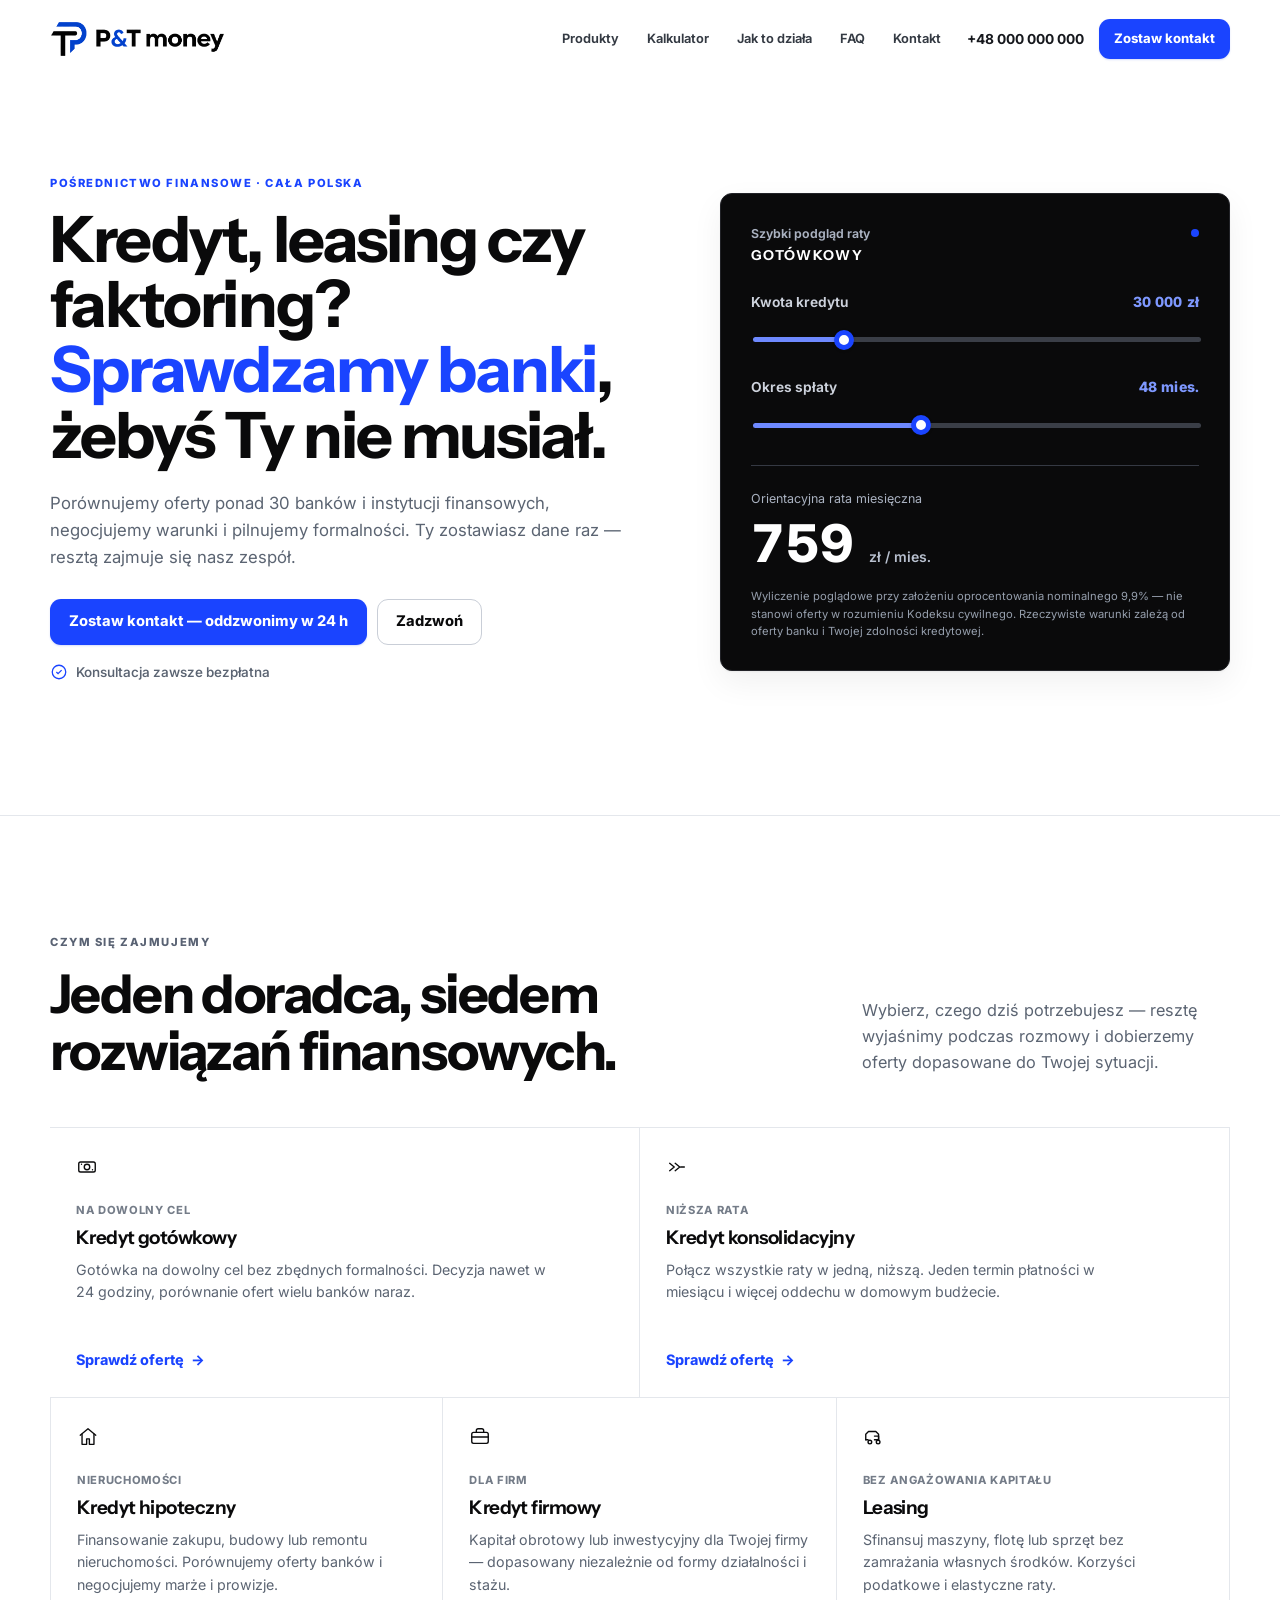
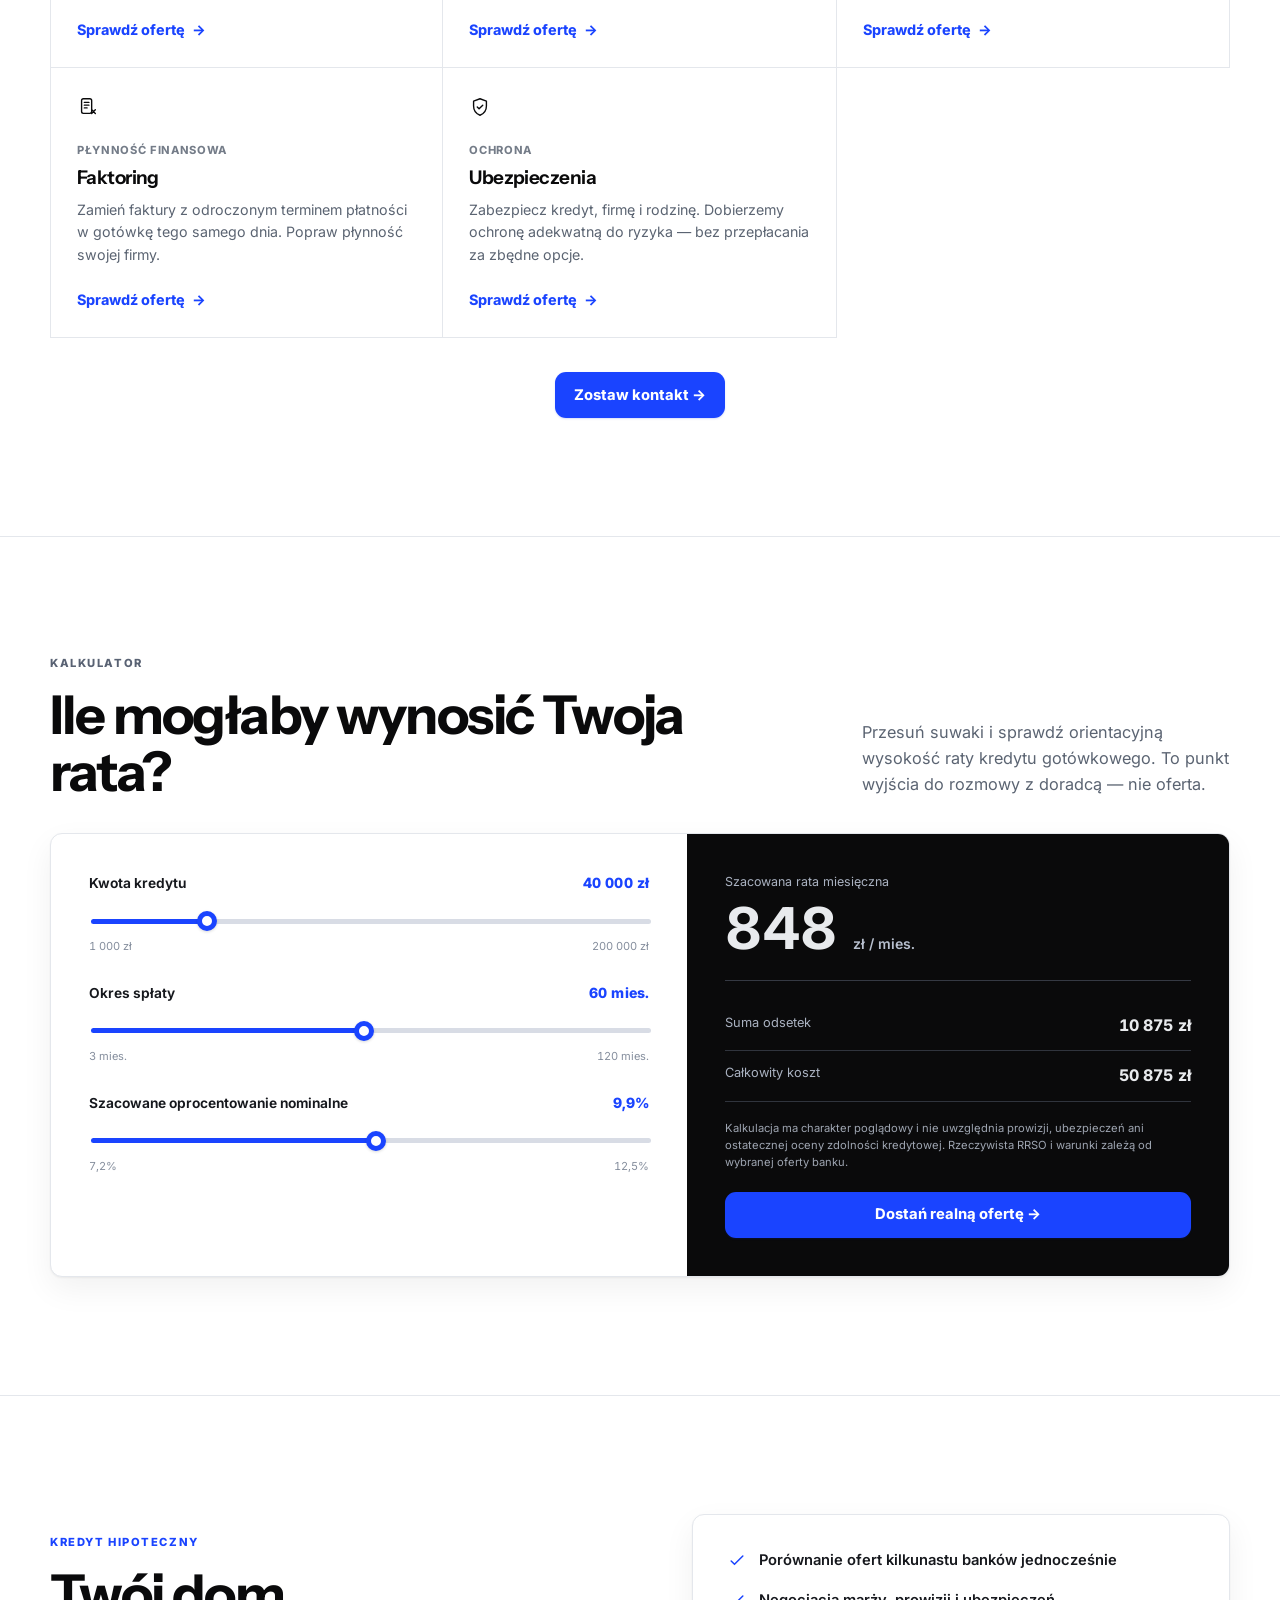
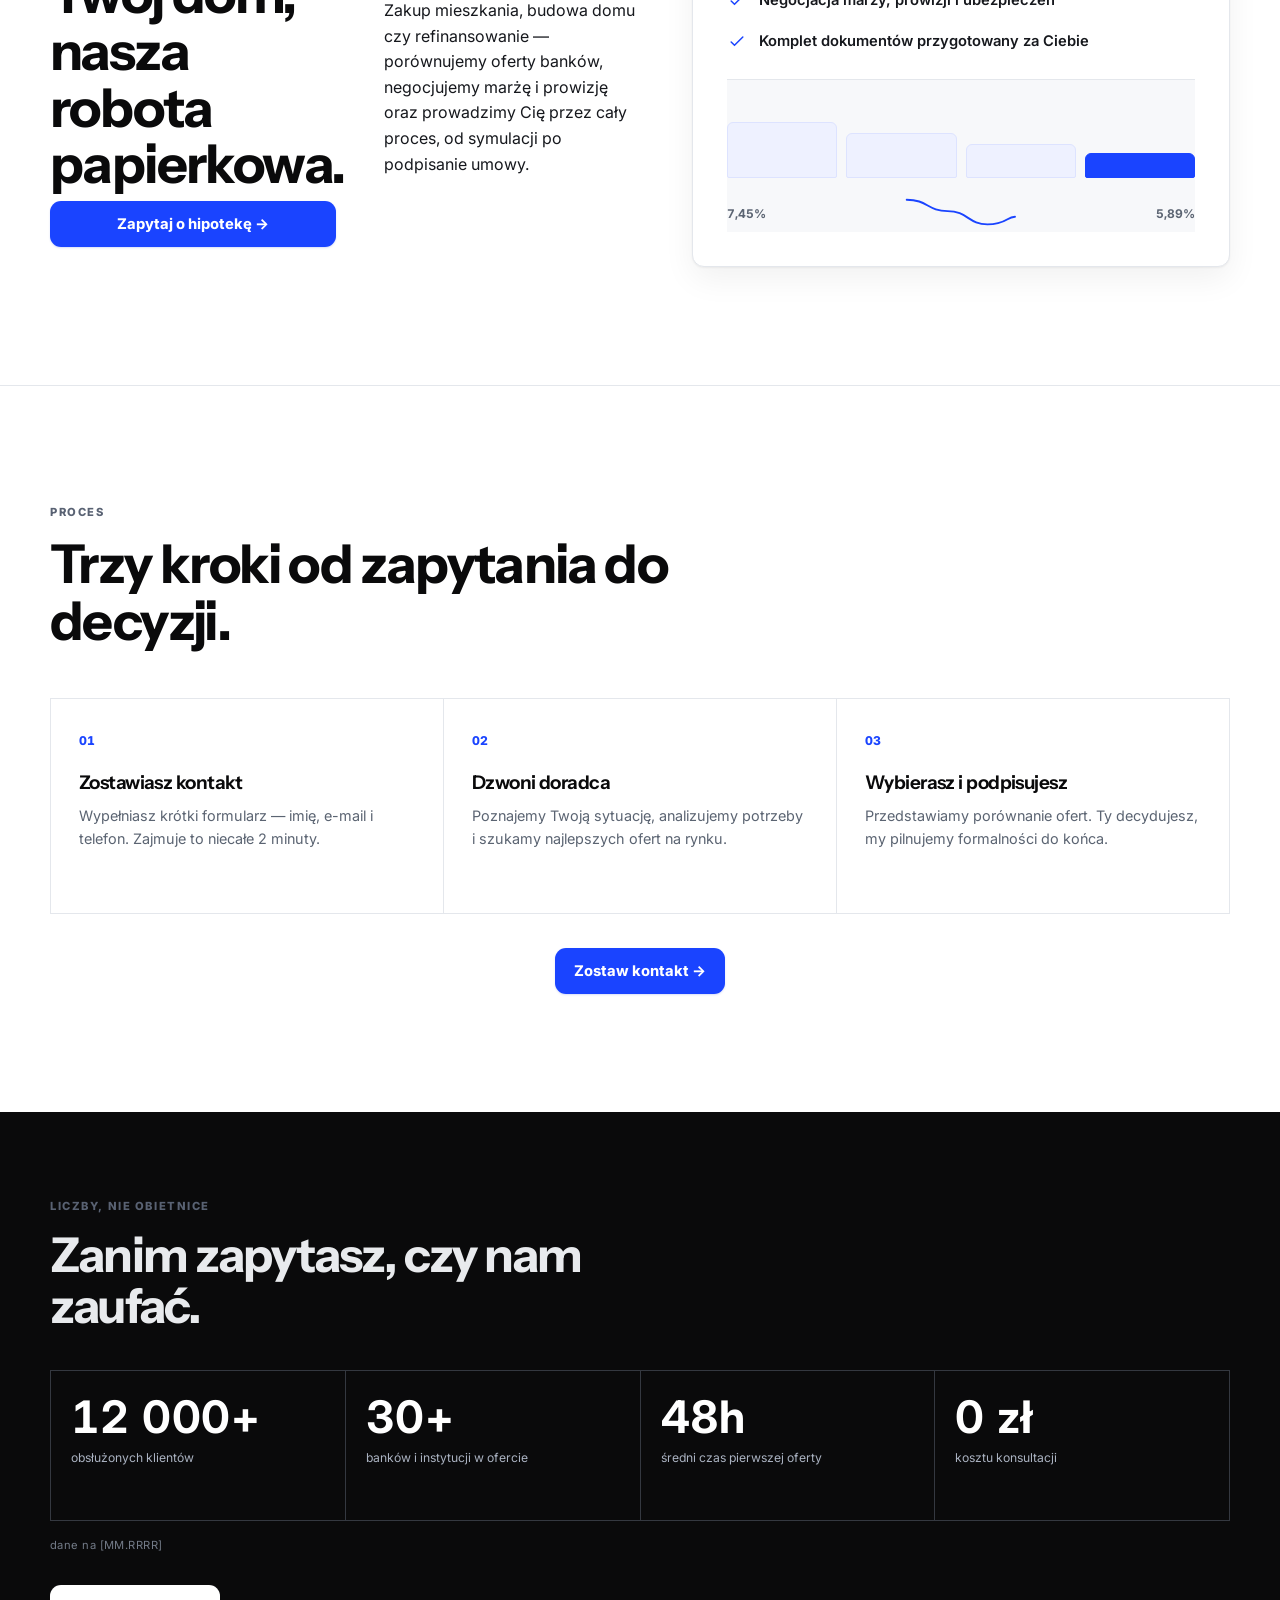
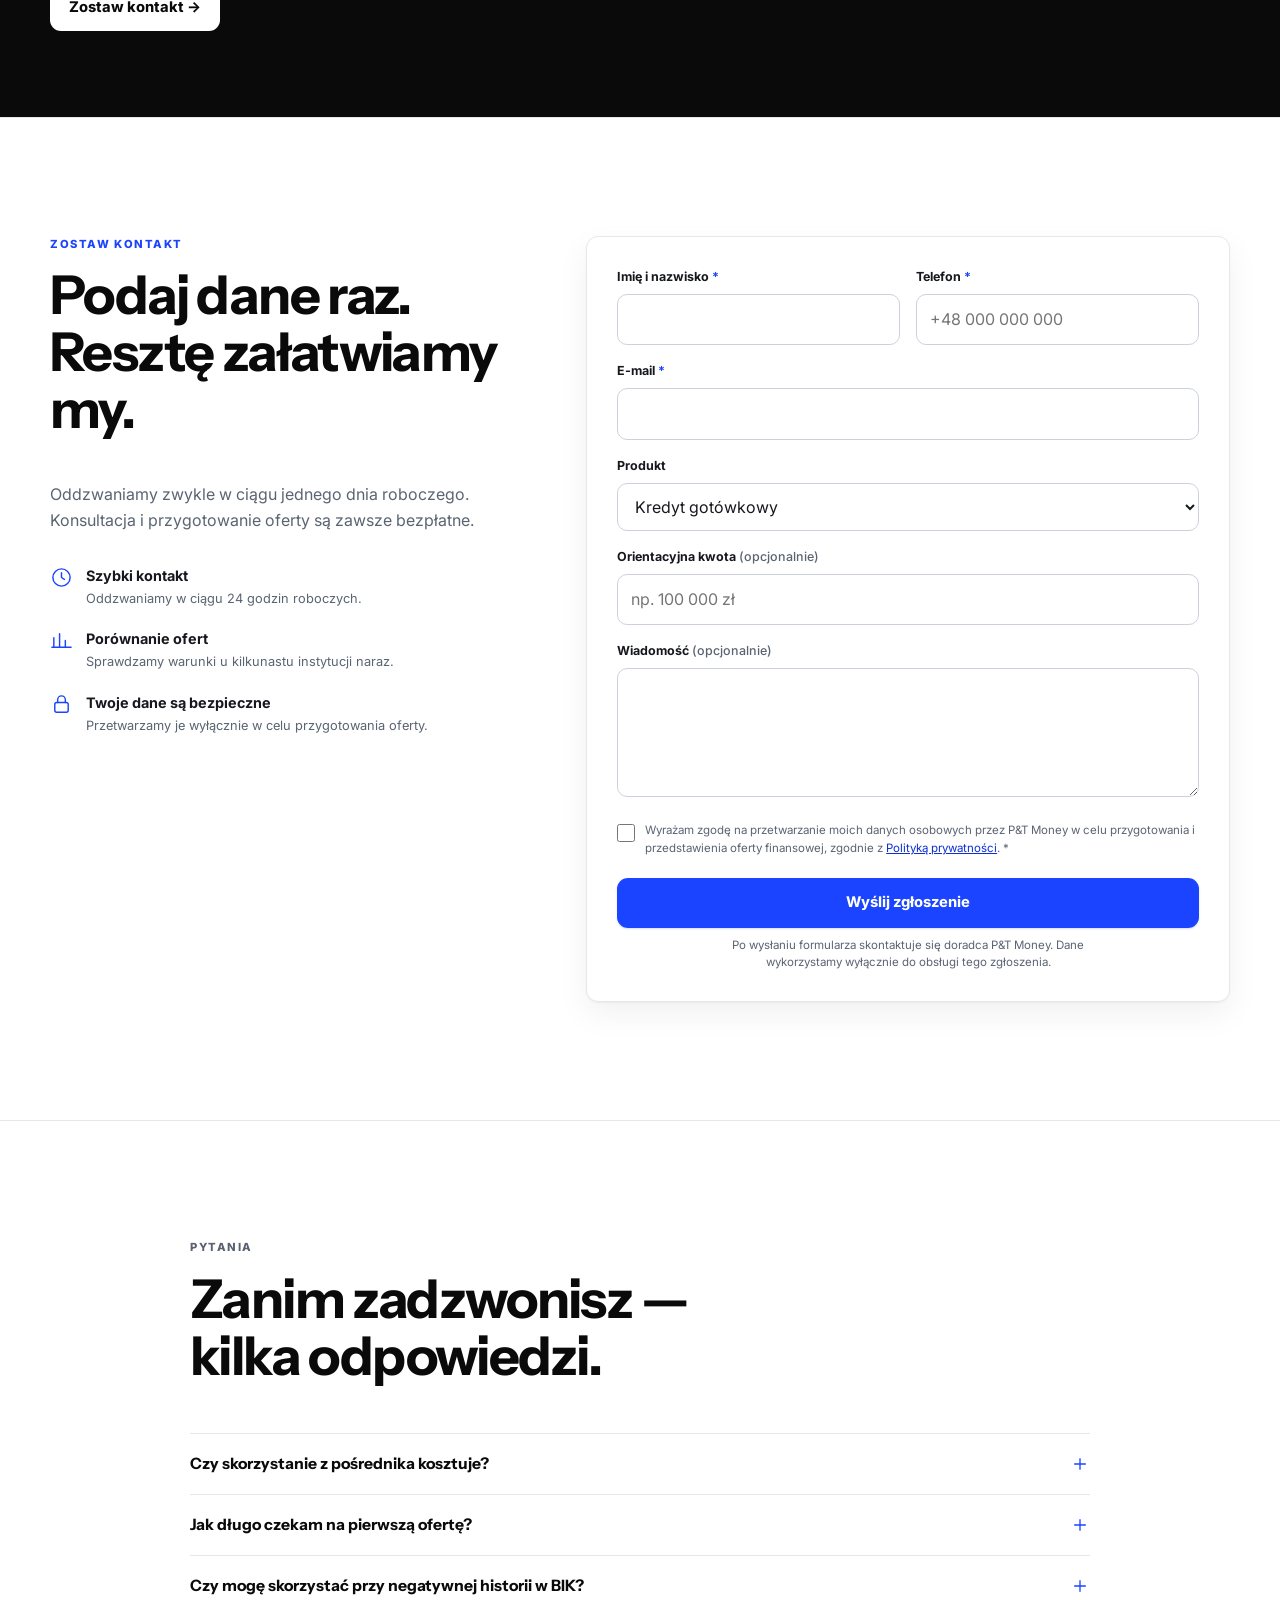
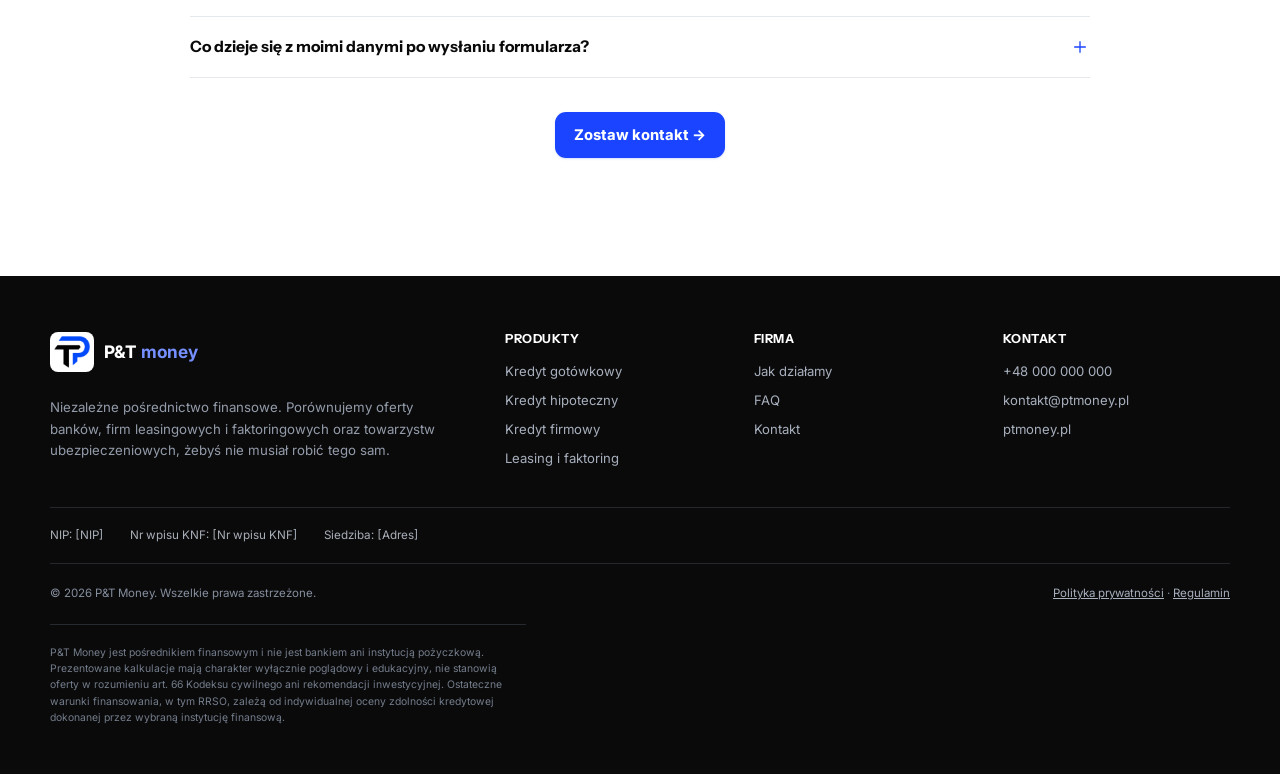
==== commit 2b9bd879: "Add files via upload" ====
--- a/index.html
+++ b/index.html
@@ -14,21 +14,24 @@
   <meta property="og:url" content="https://ptmoney.pl/">
   <link rel="preconnect" href="https://fonts.googleapis.com">
   <link rel="preconnect" href="https://fonts.gstatic.com" crossorigin>
-  <link href="https://fonts.googleapis.com/css2?family=Inter:wght@400;500;600;700;800&amp;display=swap" rel="stylesheet">
+  <link href="https://fonts.googleapis.com/css2?family=Instrument+Sans:wght@500;600;700&amp;family=Inter:wght@400;500;600;700&amp;display=swap" rel="stylesheet">
   <link rel="stylesheet" href="styles.css">
   <script>
     document.documentElement.classList.add('js');
     try {
-      if (!sessionStorage.getItem('ptm-intro-seen') && !window.matchMedia('(prefers-reduced-motion: reduce)').matches) {
-        document.documentElement.classList.add('intro-pending');
-      }
+      const reduce = window.matchMedia('(prefers-reduced-motion: reduce)').matches;
+      const seen = sessionStorage.getItem('ptm-intro-seen');
+      if (!reduce && !seen && !location.hash) document.documentElement.classList.add('js-intro');
     } catch (e) {}
-    // Twardy fail-safe: nawet gdy główny JS się nie załaduje, intro nie może zasłonić strony.
-    window.setTimeout(function () {
-      document.documentElement.classList.remove('intro-pending', 'intro-running', 'intro-leaving');
-      var intro = document.getElementById('siteIntro');
-      if (intro) intro.remove();
-    }, 1500);
+    window.addEventListener('load', function () {
+      requestAnimationFrame(function () {
+        requestAnimationFrame(function () {
+          if (!document.documentElement.classList.contains('intro-ready')) {
+            document.documentElement.classList.remove('js-intro');
+          }
+        });
+      });
+    });
   </script>
   <script type="application/ld+json">
   {
@@ -45,18 +48,26 @@
 </head>
 <body>
   <div class="site-intro" id="siteIntro" aria-hidden="true">
-    <div class="intro-mark" aria-hidden="true">
-      <img class="intro-layer intro-layer--blue" src="logo-mark-blue.png" alt="">
-      <img class="intro-layer intro-layer--black" src="logo-mark-black.png" alt="">
+    <div class="intro-center">
+      <img class="intro-monogram" id="introMonogram" src="logo-mark.png" alt="">
+      <div class="intro-copy" id="introCopy">
+        <p class="intro-name">P&amp;T money</p>
+        <p class="intro-subtitle">Pośrednictwo finansowe · Cała Polska</p>
+      </div>
+    </div>
+    <div class="intro-scroll" id="introScrollHint">
+      <span>Przewiń</span>
+      <svg viewBox="0 0 24 24" aria-hidden="true"><path d="M12 5v13M7 13l5 5 5-5"></path></svg>
     </div>
   </div>
+  <div class="intro-spacer" id="introSpacer" aria-hidden="true"></div>
 
   <a class="skip-link" href="#main">Przejdź do treści</a>
 
   <header class="site-header" id="top">
     <div class="container header-inner">
       <a class="brand" href="#top" aria-label="P&amp;T Money — strona główna">
-        <img src="logo-horizontal.png" alt="P&amp;T Money" width="174" height="36">
+        <img id="headerLogo" src="logo-horizontal.png" alt="P&amp;T Money" width="174" height="36">
       </a>
 
       <nav class="desktop-nav" aria-label="Główna nawigacja">
@@ -96,7 +107,7 @@
           <h1 id="hero-title">Kredyt, leasing czy faktoring? <span>Sprawdzamy banki</span>, żebyś Ty nie musiał.</h1>
           <p class="hero-lead">Porównujemy oferty ponad 30 banków i instytucji finansowych, negocjujemy warunki i pilnujemy formalności. Ty zostawiasz dane raz — resztą zajmuje się nasz zespół.</p>
           <div class="hero-actions">
-            <a class="btn btn--primary" href="#kontakt">Zostaw kontakt →</a>
+            <a class="btn btn--primary" href="#kontakt">Zostaw kontakt — oddzwonimy w 24 h</a>
             <a class="btn btn--ghost" href="tel:+48000000000">Zadzwoń</a>
           </div>
           <p class="hero-note">
@@ -293,6 +304,7 @@
           <div class="stat reveal"><strong data-count="48" data-suffix="h">48h</strong><span>średni czas pierwszej oferty</span></div>
           <div class="stat reveal"><strong data-count="0" data-suffix=" zł">0 zł</strong><span>kosztu konsultacji</span></div>
         </div>
+        <p class="stats-date reveal">dane na [MM.RRRR]</p>
         <div class="section-cta section-cta--left reveal"><a class="btn btn--light" href="#kontakt">Zostaw kontakt →</a></div>
       </div>
     </section>
@@ -360,10 +372,10 @@
             </div>
 
             <button class="btn btn--primary btn--submit" type="submit">Wyślij zgłoszenie</button>
-            <p class="form-note">Bez spamu. Tylko telefon od doradcy.</p>
+            <p class="form-note">Po wysłaniu formularza skontaktuje się doradca P&amp;T Money. Dane wykorzystamy wyłącznie do obsługi tego zgłoszenia.</p>
             <div class="form-success" id="formSuccess" role="status" aria-live="polite" hidden>
               <svg aria-hidden="true" viewBox="0 0 24 24"><circle cx="12" cy="12" r="9"></circle><path d="m8.5 12 2.25 2.25L15.5 9.5"></path></svg>
-              <span>Dziękujemy! Zgłoszenie zostało przyjęte — doradca skontaktuje się wkrótce.</span>
+              <span>Zgłoszenie przyjęte. Doradca oddzwoni najpóźniej w następnym dniu roboczym.</span>
             </div>
           </form>
         </div>
@@ -414,6 +426,7 @@
         <div class="footer-col"><h2>Firma</h2><a href="#jak-to-dziala">Jak działamy</a><a href="#faq">FAQ</a><a href="#kontakt">Kontakt</a></div>
         <div class="footer-col"><h2>Kontakt</h2><a href="tel:+48000000000">+48 000 000 000</a><a href="mailto:kontakt@ptmoney.pl">kontakt@ptmoney.pl</a><a href="https://ptmoney.pl/">ptmoney.pl</a></div>
       </div>
+      <div class="footer-registry" aria-label="Dane rejestrowe"><span>NIP: [NIP]</span><span>Nr wpisu KNF: [Nr wpisu KNF]</span><span>Siedziba: [Adres]</span></div>
       <div class="footer-bottom">
         <p>© 2026 P&amp;T Money. Wszelkie prawa zastrzeżone.</p>
         <p><a href="polityka-prywatnosci.html">Polityka prywatności</a> · <a href="regulamin.html">Regulamin</a></p>
--- a/styles.css
+++ b/styles.css
@@ -480,3 +480,136 @@
   .site-intro { display: none !important; }
   .reveal, .js.reveal-ready .reveal { opacity: 1 !important; transform: none !important; }
 }
+
+/* ===== Agency visual pass / scroll-scrub intro ===== */
+:root {
+  --heading-font: "Instrument Sans", Inter, ui-sans-serif, system-ui, sans-serif;
+  --body-font: Inter, ui-sans-serif, system-ui, -apple-system, BlinkMacSystemFont, "Segoe UI", sans-serif;
+  --shadow: 0 1px 2px rgba(10,10,11,.05), 0 12px 32px rgba(10,10,11,.06);
+  --shadow-hover: 0 1px 2px rgba(10,10,11,.06), 0 16px 36px rgba(10,10,11,.08);
+}
+body { font-family: var(--body-font); }
+h1,h2,h3,.intro-name { font-family: var(--heading-font); letter-spacing: -.03em; }
+h1 { line-height: 1.02; font-weight: 700; }
+h2 { line-height: 1.06; font-weight: 700; }
+h3 { line-height: 1.12; font-weight: 650; }
+p { max-width: 68ch; }
+.range-label output,.quick-result strong,.primary-result strong,.result-list dd,.stat strong,.step-number { font-variant-numeric: tabular-nums; letter-spacing: .01em; }
+
+/* Intro is opt-in: without JS the site is fully visible. */
+.site-intro { display: none; }
+.intro-spacer { display: none; height: 0; }
+.js-intro .site-intro {
+  position: fixed;
+  inset: 0;
+  z-index: 2000;
+  display: flex;
+  align-items: center;
+  justify-content: center;
+  background: #fff;
+  opacity: 1;
+  clip-path: inset(0 0 0% 0);
+  will-change: opacity, clip-path;
+}
+.js-intro .intro-spacer { display: block; height: 100vh; }
+.intro-center { display: grid; justify-items: center; gap: 22px; }
+.intro-monogram { width: 180px; height: auto; object-fit: contain; transform-origin: 50% 50%; will-change: transform; }
+.intro-copy { text-align: center; will-change: transform, opacity, filter; }
+.intro-name { margin: 0 0 6px; color: var(--ink); font-size: clamp(1.9rem, 4vw, 2.55rem); font-weight: 700; line-height: 1; }
+.intro-subtitle { margin: 0; color: #697180; font-size: .86rem; letter-spacing: .035em; }
+.intro-scroll { position: absolute; left: 50%; bottom: 34px; display: grid; justify-items: center; gap: 7px; transform: translateX(-50%); color: #8A929F; font-size: .72rem; letter-spacing: .1em; text-transform: uppercase; will-change: transform, opacity, filter; animation: introHint 1.8s ease-in-out infinite; }
+.intro-scroll svg { width: 18px; height: 18px; fill: none; stroke: currentColor; stroke-width: 1.5; stroke-linecap: round; stroke-linejoin: round; }
+@keyframes introHint { 50% { transform: translate(-50%, 4px); opacity: .62; } }
+.js-intro .hero-grid { opacity: 0; transform: translateY(28px) scale(1.02); transform-origin: 50% 0; will-change: transform, opacity; }
+
+/* Header: crisp, not glassy. */
+.site-header { background: #fff; border-bottom-color: transparent; backdrop-filter: none; -webkit-backdrop-filter: none; transition: min-height .2s var(--ease), border-color .2s var(--ease), box-shadow .2s var(--ease); }
+.header-inner { transition: min-height .2s var(--ease); }
+.site-header.is-compact { border-bottom-color: var(--line); box-shadow: 0 1px 0 rgba(10,10,11,.02); }
+.site-header.is-compact .header-inner { min-height: 62px; }
+.site-header.is-compact .brand img { height: 30px; }
+.desktop-nav a::after { right: auto; width: 0; transition: width .2s var(--ease); }
+.desktop-nav a:hover::after,.desktop-nav a:focus-visible::after { width: 100%; }
+
+/* Editorial section rhythm. */
+.section { padding-block: 96px; }
+.section--muted { background: #fff; border-top: 1px solid var(--line); }
+.section-heading { max-width: none; display: grid; grid-template-columns: minmax(0,1.35fr) minmax(260px,.65fr); column-gap: 48px; align-items: end; margin-bottom: 48px; }
+.section-heading .eyebrow { grid-column: 1 / -1; }
+.section-heading h2 { grid-column: 1; max-width: 760px; margin: 0; }
+.section-heading > p:last-child:not(.eyebrow) { grid-column: 2; max-width: 34em; margin: 0 0 4px; }
+.eyebrow { color: #596273; font-size: .7rem; letter-spacing: .14em; }
+.hero .eyebrow,.contact-copy .eyebrow,.mortgage .eyebrow { color: var(--blue); }
+
+/* Hero: typography leads, calculator is restrained. */
+.hero { padding-top: 78px; padding-bottom: 112px; }
+.hero h1 { font-size: clamp(3.45rem, 6vw, 4rem); }
+.hero-lead { max-width: 36em; font-size: 1.05rem; }
+.quick-card { background: #0A0A0B; border-color: #222328; border-radius: 12px; box-shadow: var(--shadow); }
+.quick-card::after,.status-dot { box-shadow: none; }
+.quick-card::after { display: none; }
+
+/* Products: mixed-width financial catalogue instead of equal AI cards. */
+.product-grid { grid-template-columns: repeat(6, minmax(0,1fr)); gap: 0; border-top: 1px solid var(--line); }
+.product-card { grid-column: span 2; min-height: 270px; padding: 28px 26px 26px; border: 0; border-right: 1px solid var(--line); border-bottom: 1px solid var(--line); border-radius: 0; box-shadow: none; background: #fff; }
+.product-card:nth-child(1),.product-card:nth-child(2) { grid-column: span 3; }
+.product-card:nth-child(3),.product-card:nth-child(6) { border-left: 1px solid var(--line); }
+.product-card:hover { transform: translateY(-3px); box-shadow: var(--shadow-hover); z-index: 2; }
+.product-icon { width: 22px; height: 22px; margin-bottom: 24px; padding: 0; border: 0; border-radius: 0; background: transparent; color: var(--ink); }
+.product-icon svg { width: 22px; height: 22px; stroke-width: 1.5; }
+.product-tag { color: #747C88; font-size: .7rem; letter-spacing: .06em; text-transform: uppercase; }
+.product-card > p:not(.product-tag) { max-width: 34em; }
+
+.calculator-card,.form-card,.benefit-card { border-radius: 12px; box-shadow: var(--shadow); }
+.calculator-card { overflow: hidden; border-color: var(--line); }
+.calculator-results { background: #0A0A0B; color: #E8EAED; }
+.calculator-results .fineprint { color: #9EA5B1; }
+
+.mortgage { border-top: 1px solid var(--line); }
+.benefit-card { background: #fff; }
+.refi-visual { background: #F7F8FA; }
+
+.process-grid { border-top-color: var(--line); }
+.process-step { min-height: 215px; }
+.step-number { color: var(--blue); }
+.stats-band { background: #0A0A0B; color: #E8EAED; padding: 86px 0; }
+.stats-copy h2 { color: #E8EAED; }
+.stats-date { margin: 16px 0 0; color: #737B88; font-size: .7rem; letter-spacing: .04em; }
+
+.contact-section { border-top: 1px solid var(--line); }
+.contact-copy h2 span { color: var(--ink); }
+.form-note { max-width: 52ch; margin-inline: auto; line-height: 1.5; }
+.form-success { background: #F5F7FF; border-color: #D9DFFF; }
+
+/* Footer trust / registration data. */
+.site-footer { background: #0A0A0B; color: #E8EAED; }
+.footer-registry { display: flex; flex-wrap: wrap; gap: 10px 26px; margin-top: 38px; padding: 18px 0; border-top: 1px solid #25272C; border-bottom: 1px solid #25272C; color: #A9AFB8; font-size: .73rem; font-variant-numeric: tabular-nums; }
+.footer-bottom { border-top: 0; margin-top: 20px; padding-top: 0; }
+
+/* No blur party on mobile bar. */
+.mobile-bottom-bar { background: rgba(255,255,255,.98); backdrop-filter: none; -webkit-backdrop-filter: none; }
+
+/* Reveal: once, short and quiet. */
+.js.reveal-ready .reveal { transform: translateY(14px); transition: opacity .5s var(--ease), transform .5s var(--ease); }
+
+@media (max-width: 899px) {
+  .js-intro .intro-spacer { height: 60vh; }
+  .intro-monogram { width: 128px; }
+  .section { padding-block: 78px; }
+  .section-heading { display: block; margin-bottom: 36px; }
+  .section-heading h2 { margin-bottom: 14px; }
+  .product-grid { grid-template-columns: 1fr; }
+  .product-card,.product-card:nth-child(1),.product-card:nth-child(2) { grid-column: 1; border-left: 1px solid var(--line); border-right: 1px solid var(--line); min-height: 0; }
+  .hero h1 { font-size: clamp(2.8rem, 12vw, 3.8rem); }
+}
+
+@media (min-width: 900px) {
+  .section { padding-block: 118px; }
+  .hero { padding-top: 96px; padding-bottom: 126px; }
+  .hero h1 { font-size: clamp(3.5rem, 5.1vw, 4rem); }
+}
+
+@media (prefers-reduced-motion: reduce) {
+  .js-intro .site-intro,.js-intro .intro-spacer { display: none !important; height: 0 !important; }
+  .js-intro .hero-grid { opacity: 1 !important; transform: none !important; }
+}
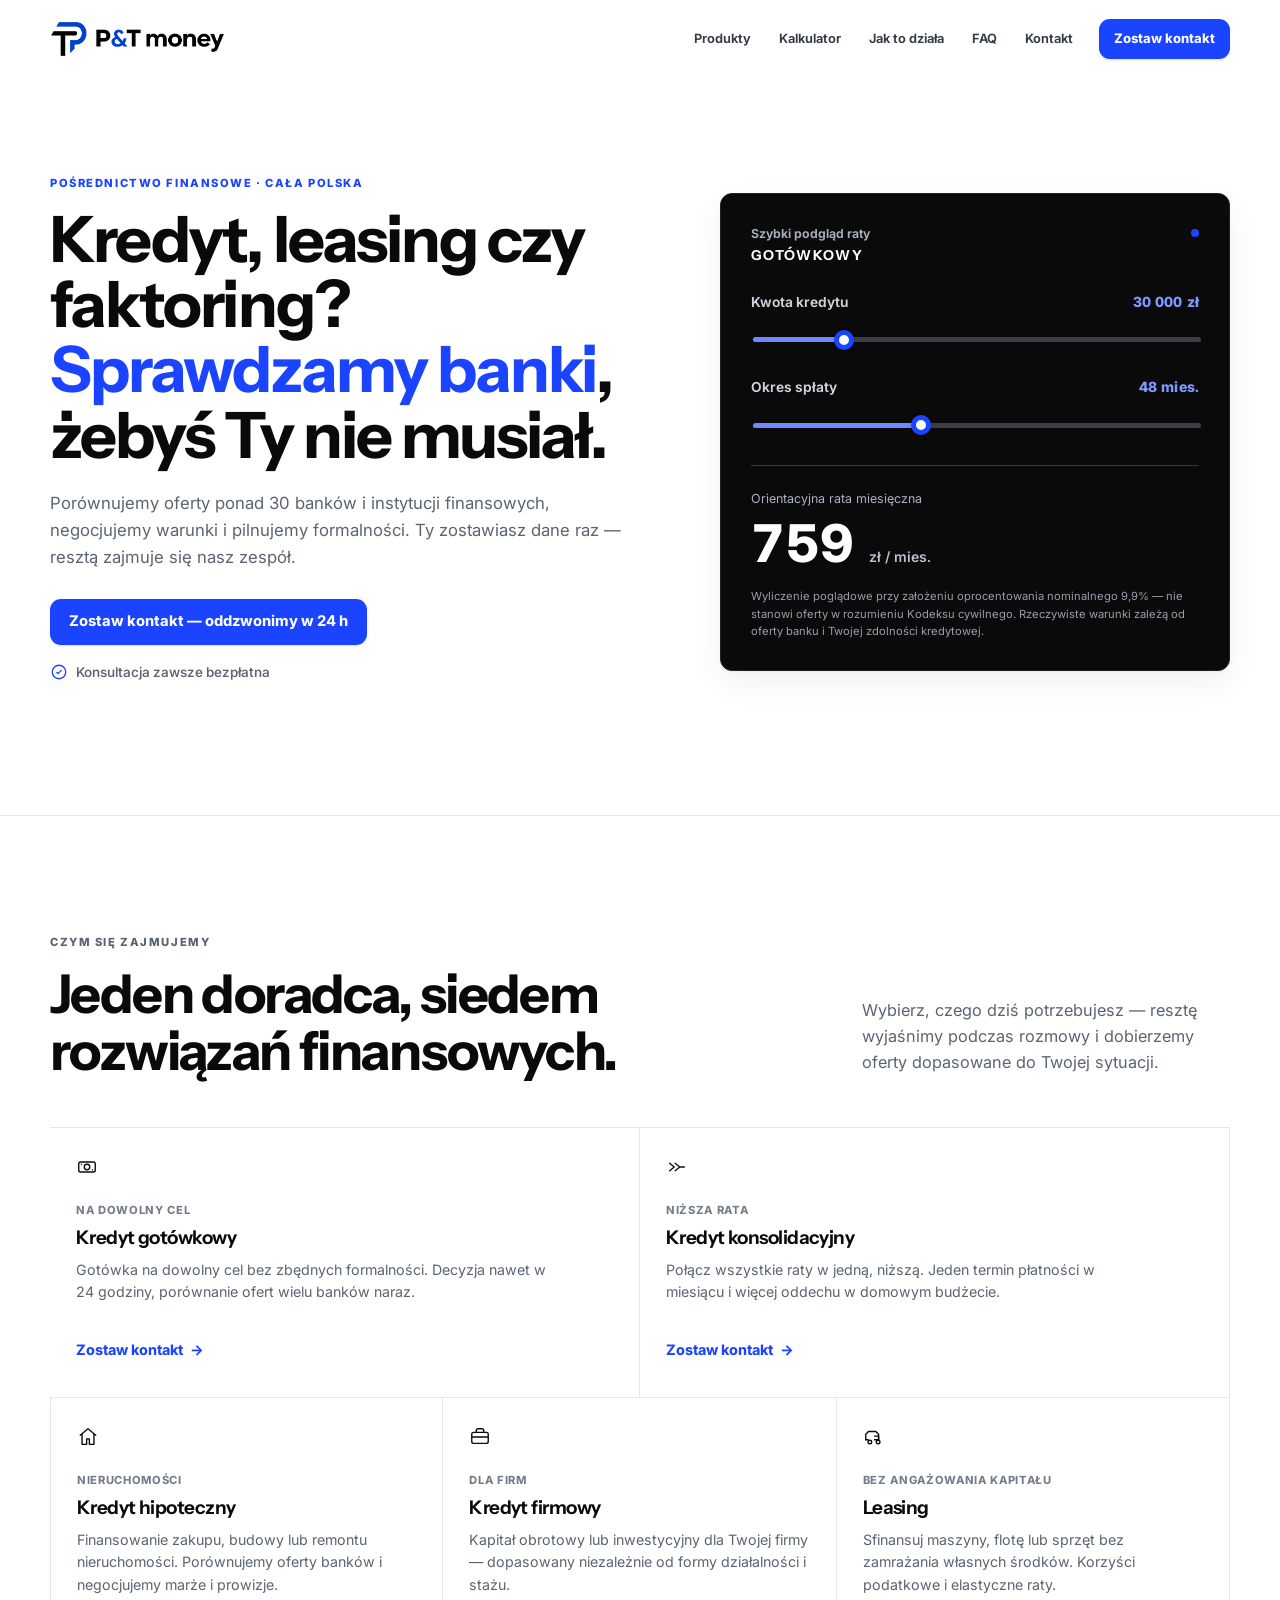
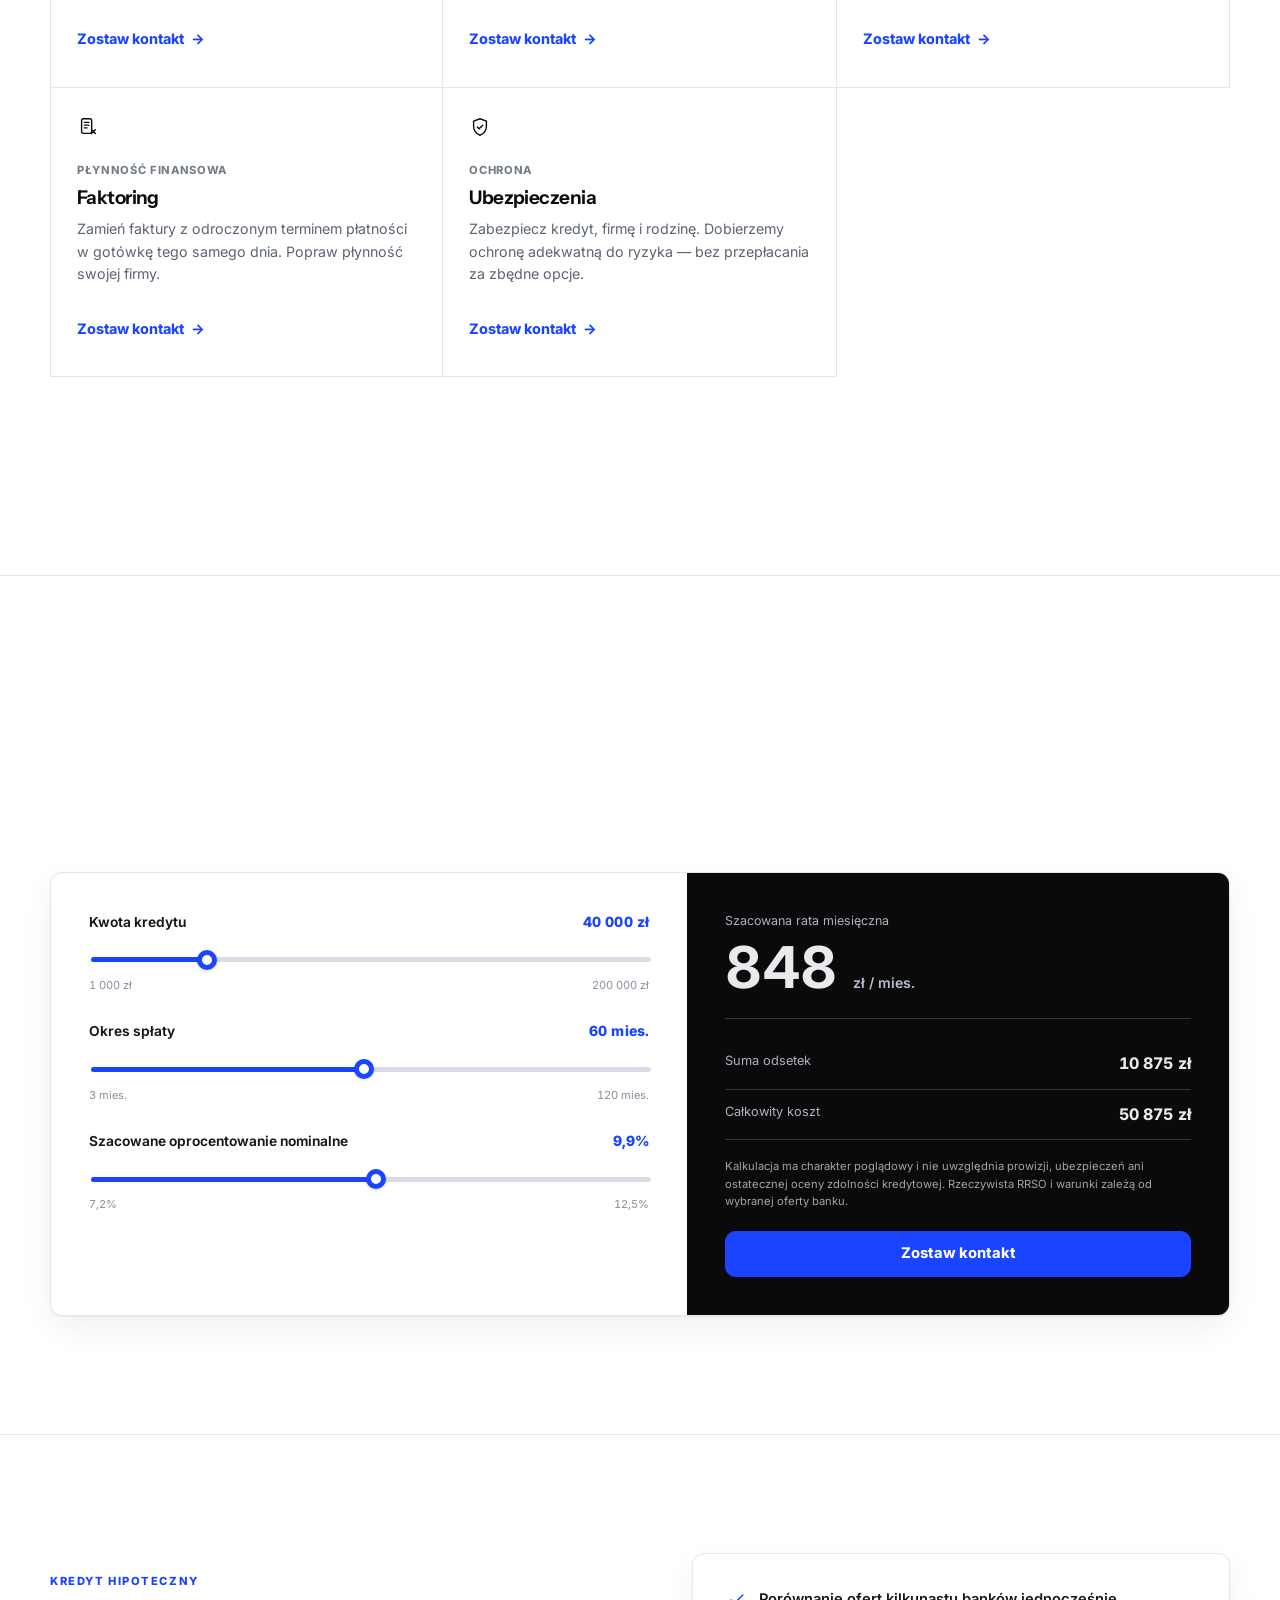
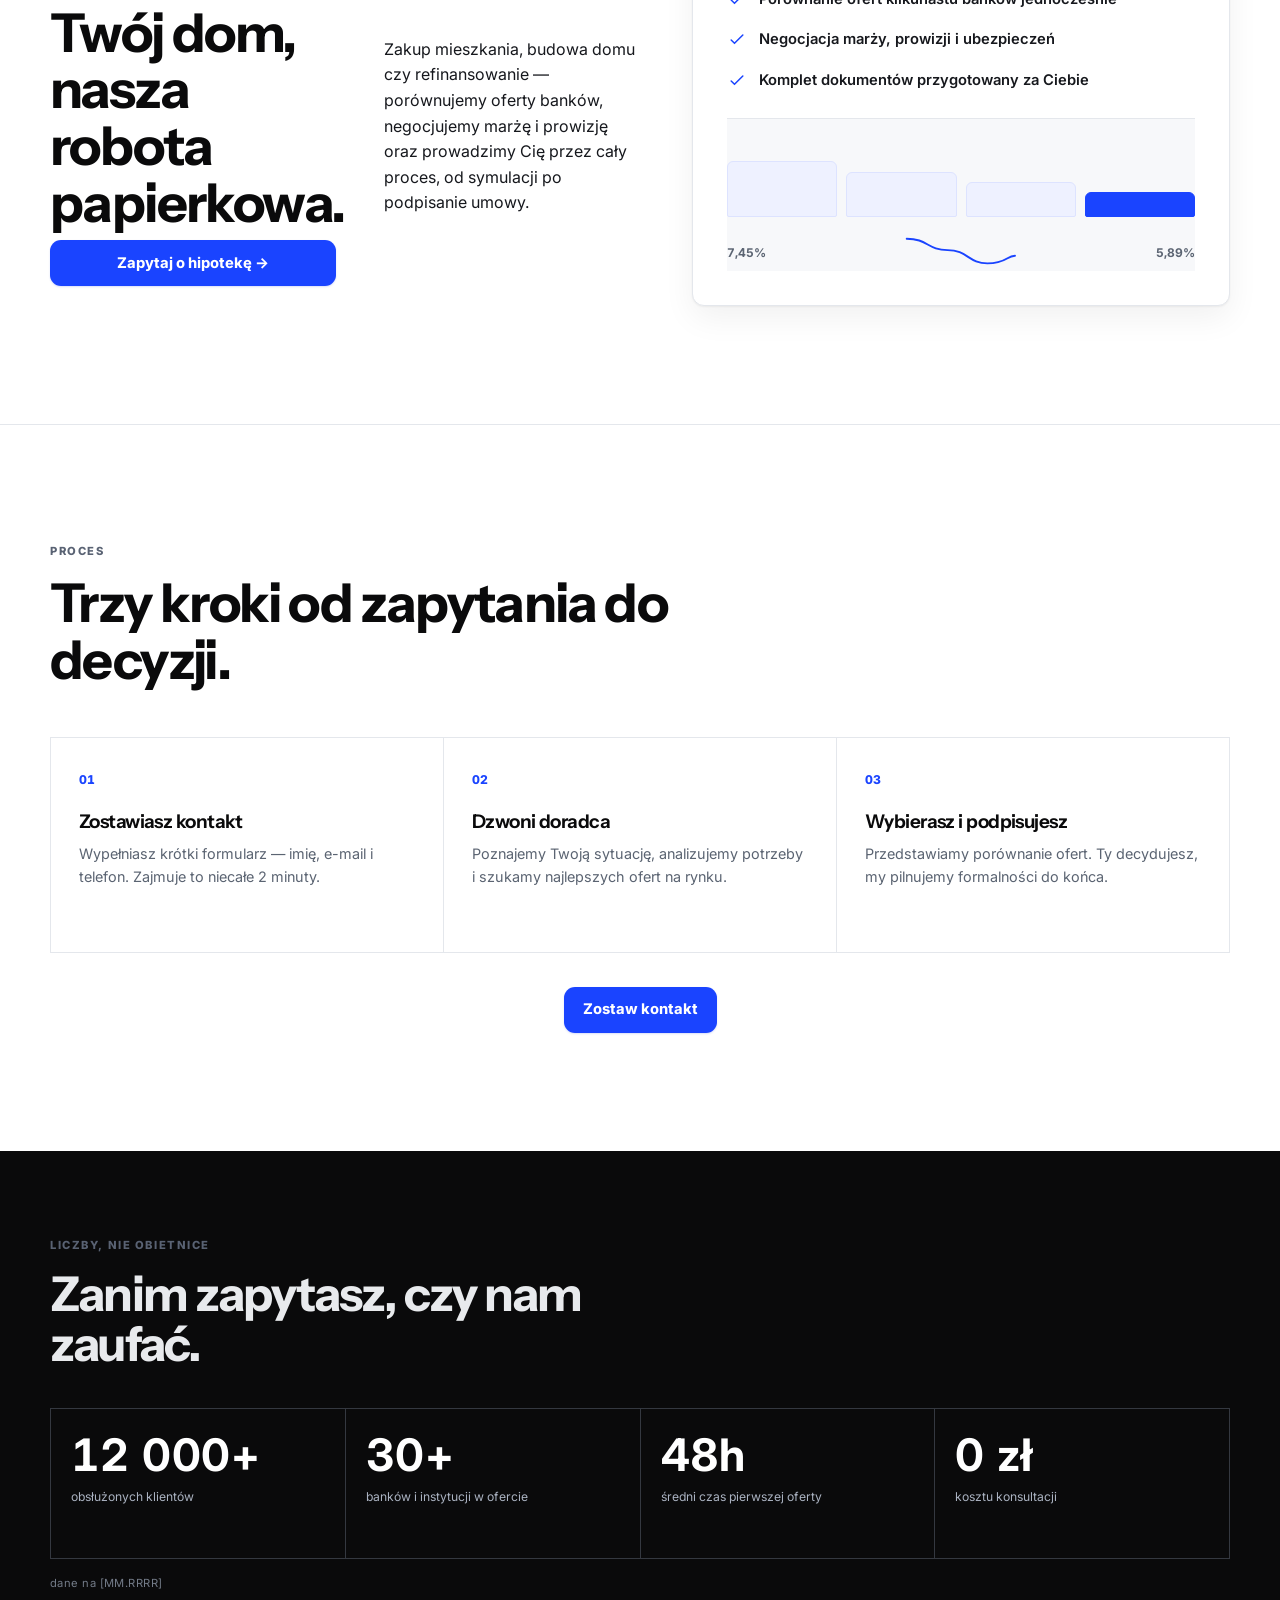
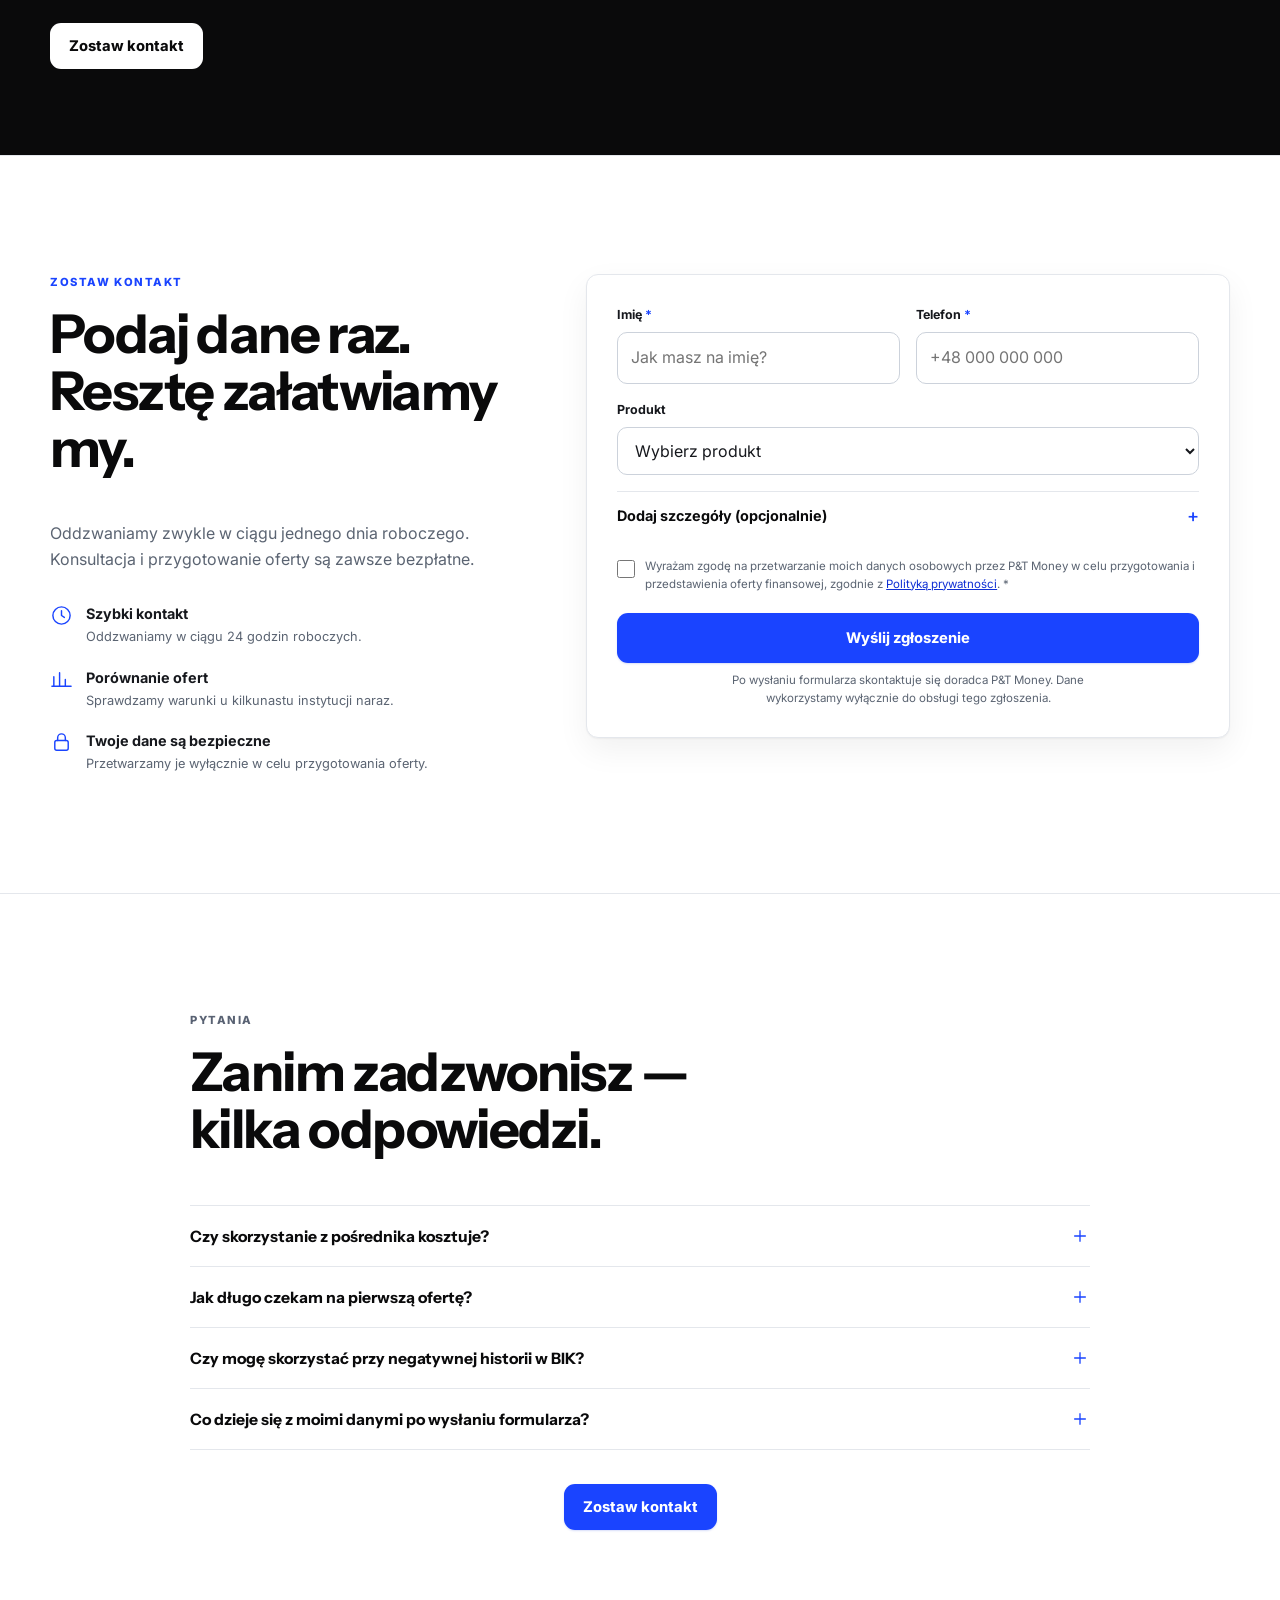
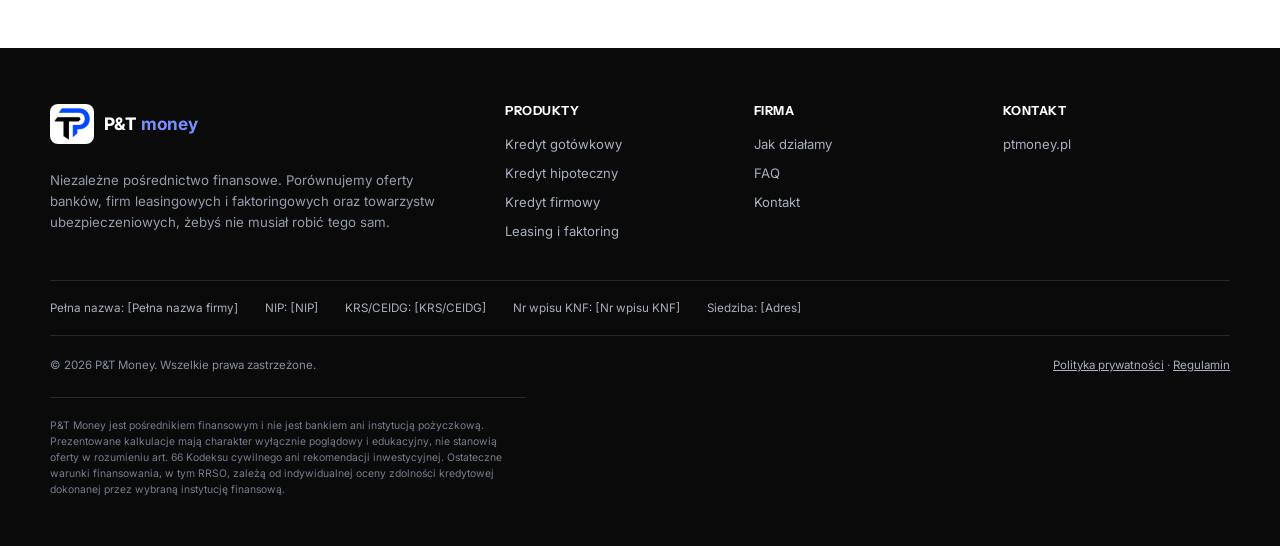
==== commit b00489ca: "Add files via upload" ====
--- a/index.html
+++ b/index.html
@@ -1,445 +1,404 @@
 <!doctype html>
 <html lang="pl">
 <head>
-  <meta charset="utf-8">
-  <meta name="viewport" content="width=device-width, initial-scale=1">
-  <title>P&amp;T Money — Pośrednictwo finansowe: kredyty, leasing, faktoring, ubezpieczenia</title>
-  <meta name="description" content="P&amp;T Money porównuje oferty banków i instytucji finansowych: kredyt gotówkowy, konsolidacyjny, hipoteczny, firmowy, leasing, faktoring, ubezpieczenia. Zostaw kontakt, resztę robimy my.">
-  <meta name="theme-color" content="#FFFFFF">
-  <meta property="og:type" content="website">
-  <meta property="og:locale" content="pl_PL">
-  <meta property="og:title" content="P&amp;T Money — Pośrednictwo finansowe">
-  <meta property="og:description" content="Porównujemy oferty ponad 30 banków i instytucji finansowych. Ty zostawiasz dane raz — resztą zajmuje się nasz zespół.">
-  <meta property="og:image" content="logo-horizontal.png">
-  <meta property="og:url" content="https://ptmoney.pl/">
-  <link rel="preconnect" href="https://fonts.googleapis.com">
-  <link rel="preconnect" href="https://fonts.gstatic.com" crossorigin>
-  <link href="https://fonts.googleapis.com/css2?family=Instrument+Sans:wght@500;600;700&amp;family=Inter:wght@400;500;600;700&amp;display=swap" rel="stylesheet">
-  <link rel="stylesheet" href="styles.css">
-  <script>
-    document.documentElement.classList.add('js');
-    try {
-      const reduce = window.matchMedia('(prefers-reduced-motion: reduce)').matches;
-      const seen = sessionStorage.getItem('ptm-intro-seen');
-      if (!reduce && !seen && !location.hash) document.documentElement.classList.add('js-intro');
-    } catch (e) {}
-    window.addEventListener('load', function () {
-      requestAnimationFrame(function () {
-        requestAnimationFrame(function () {
-          if (!document.documentElement.classList.contains('intro-ready')) {
-            document.documentElement.classList.remove('js-intro');
-          }
-        });
-      });
-    });
-  </script>
-  <script type="application/ld+json">
+<meta charset="utf-8"/>
+<meta content="width=device-width, initial-scale=1" name="viewport"/>
+<title>P&amp;T Money | Kredyty, leasing i faktoring — cała Polska</title>
+<meta content="P&amp;T Money pomaga porównać kredyty, leasing, faktoring i ubezpieczenia w całej Polsce. Zostaw kontakt — doradca oddzwoni w jeden dzień roboczy." name="description"/>
+<meta content="#FFFFFF" name="theme-color"/>
+<meta content="website" property="og:type"/>
+<meta content="pl_PL" property="og:locale"/>
+<meta content="P&amp;T Money | Kredyty, leasing i faktoring — cała Polska" property="og:title"/>
+<meta content="Porównujemy oferty banków i instytucji finansowych. Zostaw kontakt — doradca oddzwoni w jeden dzień roboczy." property="og:description"/>
+<meta content="https://jakubskrzypiec.github.io/finanse/logo-horizontal.png" property="og:image"/>
+<meta content="https://jakubskrzypiec.github.io/finanse/" property="og:url"/>
+<link href="https://fonts.googleapis.com" rel="preconnect"/>
+<link crossorigin="" href="https://fonts.gstatic.com" rel="preconnect"/>
+<link href="https://fonts.googleapis.com/css2?family=Instrument+Sans:wght@500;600;700&amp;family=Inter:wght@400;500;600;700&amp;display=swap" rel="stylesheet"/>
+<link href="./styles.css" rel="stylesheet"/>
+<script>
+document.documentElement.classList.add('js');
+(() => {
+  const params = new URLSearchParams(window.location.search);
+  const forceIntro = params.get('intro') === '1';
+  const reduceMotion = window.matchMedia('(prefers-reduced-motion: reduce)').matches;
+  let seen = false;
+  try { seen = sessionStorage.getItem('ptm-intro-seen') === '1'; } catch (e) {}
+
+  // Accessibility always wins. ?intro=1 bypasses session/hash/scroll checks,
+  // but never forces motion when the OS requests reduced motion.
+  const shouldStart = !reduceMotion && (
+    forceIntro || (!seen && !window.location.hash && window.scrollY === 0)
+  );
+
+  if (shouldStart) document.documentElement.classList.add('js-intro');
+})();
+</script>
+<script type="application/ld+json">
   {
     "@context": "https://schema.org",
     "@type": "FinancialService",
     "name": "P&T Money",
-    "url": "https://ptmoney.pl/",
-    "email": "kontakt@ptmoney.pl",
-    "telephone": "+48 000 000 000",
+    "url": "https://jakubskrzypiec.github.io/finanse/",
     "areaServed": {"@type": "Country", "name": "Polska"},
-    "description": "Niezależne pośrednictwo finansowe. Porównujemy oferty banków, firm leasingowych i faktoringowych oraz towarzystw ubezpieczeniowych."
+    "description": "Pośrednictwo finansowe: kredyty, leasing, faktoring i ubezpieczenia.",
+    "taxID": "[NIP]",
+    "address": {"@type": "PostalAddress", "streetAddress": "[Adres]", "addressCountry": "PL"}
   }
   </script>
-</head>
+<link href="https://jakubskrzypiec.github.io/finanse/" rel="canonical"/><link href="./logo-mark.png" rel="icon" type="image/png"/><meta content="summary_large_image" name="twitter:card"/><meta content="P&amp;T Money | Pośrednictwo finansowe" name="twitter:title"/><meta content="Kredyty, leasing i faktoring — cała Polska." name="twitter:description"/><meta content="https://jakubskrzypiec.github.io/finanse/logo-horizontal.png" name="twitter:image"/><script defer="True" src="./main.js"></script></head>
 <body>
-  <div class="site-intro" id="siteIntro" aria-hidden="true">
-    <div class="intro-center">
-      <img class="intro-monogram" id="introMonogram" src="logo-mark.png" alt="">
-      <div class="intro-copy" id="introCopy">
-        <p class="intro-name">P&amp;T money</p>
-        <p class="intro-subtitle">Pośrednictwo finansowe · Cała Polska</p>
-      </div>
-    </div>
-    <div class="intro-scroll" id="introScrollHint">
-      <span>Przewiń</span>
-      <svg viewBox="0 0 24 24" aria-hidden="true"><path d="M12 5v13M7 13l5 5 5-5"></path></svg>
-    </div>
-  </div>
-  <div class="intro-spacer" id="introSpacer" aria-hidden="true"></div>
-
-  <a class="skip-link" href="#main">Przejdź do treści</a>
-
-  <header class="site-header" id="top">
-    <div class="container header-inner">
-      <a class="brand" href="#top" aria-label="P&amp;T Money — strona główna">
-        <img id="headerLogo" src="logo-horizontal.png" alt="P&amp;T Money" width="174" height="36">
-      </a>
-
-      <nav class="desktop-nav" aria-label="Główna nawigacja">
-        <a href="#produkty">Produkty</a>
-        <a href="#kalkulator">Kalkulator</a>
-        <a href="#jak-to-dziala">Jak to działa</a>
-        <a href="#faq">FAQ</a>
-        <a href="#kontakt">Kontakt</a>
-      </nav>
-
-      <div class="header-actions">
-        <a class="header-phone" href="tel:+48000000000" aria-label="Zadzwoń: +48 000 000 000">+48 000 000 000</a>
-        <a class="btn btn--primary btn--header" href="#kontakt">Zostaw kontakt</a>
-        <button class="menu-toggle" id="menuToggle" type="button" aria-label="Otwórz menu" aria-expanded="false" aria-controls="mobileNav">
-          <span></span><span></span><span></span>
-        </button>
-      </div>
-    </div>
-
-    <nav class="mobile-nav" id="mobileNav" aria-label="Nawigacja mobilna" hidden>
-      <div class="container mobile-nav-inner">
-        <a href="#produkty">Produkty</a>
-        <a href="#kalkulator">Kalkulator</a>
-        <a href="#jak-to-dziala">Jak to działa</a>
-        <a href="#faq">FAQ</a>
-        <a href="#kontakt">Kontakt</a>
-        <a href="tel:+48000000000">Zadzwoń</a>
-      </div>
-    </nav>
-  </header>
-
-  <main id="main">
-    <section class="hero section" aria-labelledby="hero-title">
-      <div class="container hero-grid">
-        <div class="hero-copy reveal">
-          <p class="eyebrow">Pośrednictwo finansowe · Cała Polska</p>
-          <h1 id="hero-title">Kredyt, leasing czy faktoring? <span>Sprawdzamy banki</span>, żebyś Ty nie musiał.</h1>
-          <p class="hero-lead">Porównujemy oferty ponad 30 banków i instytucji finansowych, negocjujemy warunki i pilnujemy formalności. Ty zostawiasz dane raz — resztą zajmuje się nasz zespół.</p>
-          <div class="hero-actions">
-            <a class="btn btn--primary" href="#kontakt">Zostaw kontakt — oddzwonimy w 24 h</a>
-            <a class="btn btn--ghost" href="tel:+48000000000">Zadzwoń</a>
-          </div>
-          <p class="hero-note">
-            <svg aria-hidden="true" viewBox="0 0 24 24"><circle cx="12" cy="12" r="9"></circle><path d="m8.5 12 2.25 2.25L15.5 9.5"></path></svg>
+<div aria-hidden="true" class="site-intro" id="siteIntro">
+<div class="intro-center">
+<img alt="" class="intro-monogram" id="introMonogram" src="./logo-mark.png"/>
+<div class="intro-copy" id="introCopy">
+<p class="intro-name">P&amp;T money</p>
+<p class="intro-subtitle">Pośrednictwo finansowe · Cała Polska</p>
+</div>
+</div>
+<div class="intro-scroll" id="introScrollHint">
+<span>Przewiń</span>
+<svg aria-hidden="true" viewbox="0 0 24 24"><path d="M12 5v13M7 13l5 5 5-5"></path></svg>
+</div>
+</div>
+<div aria-hidden="true" class="intro-spacer" id="introSpacer"></div>
+<a class="skip-link" href="#main">Przejdź do treści</a>
+<header class="site-header" id="top">
+<div class="container header-inner">
+<a aria-label="P&amp;T Money — strona główna" class="brand" href="#top">
+<img alt="P&amp;T Money" height="36" id="headerLogo" src="./logo-horizontal.png" width="174"/>
+</a>
+<nav aria-label="Główna nawigacja" class="desktop-nav">
+<a href="#produkty">Produkty</a>
+<a href="#kalkulator">Kalkulator</a>
+<a href="#jak-to-dziala">Jak to działa</a>
+<a href="#faq">FAQ</a>
+<a href="#kontakt">Kontakt</a>
+</nav>
+<div class="header-actions">
+<a aria-label="Zadzwoń: +48 000 000 000" class="header-phone contact-placeholder contact-placeholder" data-contact-placeholder="true" href="tel:+48000000000">+48 000 000 000</a>
+<a class="btn btn--primary btn--header" href="#kontakt">Zostaw kontakt</a>
+<button aria-controls="mobileNav" aria-expanded="false" aria-label="Otwórz menu" class="menu-toggle" id="menuToggle" type="button">
+<span></span><span></span><span></span>
+</button>
+</div>
+</div>
+<nav aria-label="Nawigacja mobilna" class="mobile-nav" hidden="" id="mobileNav">
+<div class="container mobile-nav-inner">
+<a href="#produkty">Produkty</a>
+<a href="#kalkulator">Kalkulator</a>
+<a href="#jak-to-dziala">Jak to działa</a>
+<a href="#faq">FAQ</a>
+<a href="#kontakt">Kontakt</a>
+<a class="contact-placeholder" data-contact-placeholder="true" href="tel:+48000000000">Zadzwoń</a>
+</div>
+</nav>
+</header>
+<main id="main">
+<section aria-labelledby="hero-title" class="hero section"><!-- Jeśli klient dostarczy prawdziwe zdjęcie zespołu/doradcy, można dodać je tutaj. Nie używać stockowego zdjęcia. -->
+<div class="container hero-grid">
+<div class="hero-copy reveal">
+<p class="eyebrow">Pośrednictwo finansowe · Cała Polska</p>
+<h1 id="hero-title">Kredyt, leasing czy faktoring? <span>Sprawdzamy banki</span>, żebyś Ty nie musiał.</h1>
+<p class="hero-lead">Porównujemy oferty ponad 30 banków i instytucji finansowych, negocjujemy warunki i pilnujemy formalności. Ty zostawiasz dane raz — resztą zajmuje się nasz zespół.</p>
+<div class="hero-actions">
+<a class="btn btn--primary" href="#kontakt">Zostaw kontakt — oddzwonimy w 24 h</a>
+<a class="btn btn--ghost contact-placeholder" data-contact-placeholder="true" href="tel:+48000000000">Zadzwoń</a>
+</div>
+<p class="hero-note">
+<svg aria-hidden="true" viewbox="0 0 24 24"><circle cx="12" cy="12" r="9"></circle><path d="m8.5 12 2.25 2.25L15.5 9.5"></path></svg>
             Konsultacja zawsze bezpłatna
           </p>
-        </div>
+</div>
+<aside aria-label="Szybki podgląd raty" class="quick-card reveal">
+<div class="quick-card-head">
+<div>
+<p class="quick-kicker">Szybki podgląd raty</p>
+<h2>GOTÓWKOWY</h2>
+</div>
+<span aria-hidden="true" class="status-dot"></span>
+</div>
+<div class="range-field range-field--dark">
+<div class="range-label"><label for="heroAmount">Kwota kredytu</label><output for="heroAmount" id="heroAmountVal">30 000 zł</output></div>
+<input aria-label="Kwota kredytu" id="heroAmount" max="150000" min="2000" step="1000" type="range" value="30000"/>
+</div>
+<div class="range-field range-field--dark">
+<div class="range-label"><label for="heroPeriod">Okres spłaty</label><output for="heroPeriod" id="heroPeriodVal">48 mies.</output></div>
+<input aria-label="Okres spłaty" id="heroPeriod" max="120" min="6" step="6" type="range" value="48"/>
+</div>
+<div aria-live="polite" class="quick-result">
+<span>Orientacyjna rata miesięczna</span>
+<strong id="heroResult">712 <small>zł / mies.</small></strong>
+</div>
+<p class="fineprint">Wyliczenie poglądowe przy założeniu oprocentowania nominalnego 9,9% — nie stanowi oferty w rozumieniu Kodeksu cywilnego. Rzeczywiste warunki zależą od oferty banku i Twojej zdolności kredytowej.</p>
+</aside>
+</div>
+</section>
+<section aria-labelledby="produkty-title" class="section section--line" id="produkty">
+<div class="container">
+<div class="section-heading reveal">
+<p class="eyebrow">Czym się zajmujemy</p>
+<h2 id="produkty-title">Jeden doradca, siedem rozwiązań finansowych.</h2>
+<p>Wybierz, czego dziś potrzebujesz — resztę wyjaśnimy podczas rozmowy i dobierzemy oferty dopasowane do Twojej sytuacji.</p>
+</div>
+<div class="product-grid reveal-grid">
+<article class="product-card reveal">
+<div aria-hidden="true" class="product-icon"><svg viewbox="0 0 24 24"><rect height="11" rx="2" width="18" x="3" y="6.5"></rect><circle cx="12" cy="12" r="3"></circle><path d="M6 9h.01M18 15h.01"></path></svg></div>
+<p class="product-tag">Na dowolny cel</p>
+<h3>Kredyt gotówkowy</h3>
+<p>Gotówka na dowolny cel bez zbędnych formalności. Decyzja nawet w 24 godziny, porównanie ofert wielu banków naraz.</p>
+<a class="text-link product-select" data-product="Kredyt gotówkowy" href="?produkt=kredyt-gotowkowy#kontakt">Zostaw kontakt <span aria-hidden="true">→</span></a>
+</article>
+<article class="product-card reveal">
+<div aria-hidden="true" class="product-icon"><svg viewbox="0 0 24 24"><path d="m4 8 5 4-5 4M10 8l5 4-5 4M16 12h4"></path></svg></div>
+<p class="product-tag">Niższa rata</p>
+<h3>Kredyt konsolidacyjny</h3>
+<p>Połącz wszystkie raty w jedną, niższą. Jeden termin płatności w miesiącu i więcej oddechu w domowym budżecie.</p>
+<a class="text-link product-select" data-product="Kredyt konsolidacyjny" href="?produkt=kredyt-konsolidacyjny#kontakt">Zostaw kontakt <span aria-hidden="true">→</span></a>
+</article>
+<article class="product-card reveal">
+<div aria-hidden="true" class="product-icon"><svg viewbox="0 0 24 24"><path d="m3.5 10 8.5-7 8.5 7"></path><path d="M5.5 9v11h5v-6h3v6h5V9"></path></svg></div>
+<p class="product-tag">Nieruchomości</p>
+<h3>Kredyt hipoteczny</h3>
+<p>Finansowanie zakupu, budowy lub remontu nieruchomości. Porównujemy oferty banków i negocjujemy marże i prowizje.</p>
+<a class="text-link product-select" data-product="Kredyt hipoteczny" href="?produkt=kredyt-hipoteczny#kontakt">Zostaw kontakt <span aria-hidden="true">→</span></a>
+</article>
+<article class="product-card reveal">
+<div aria-hidden="true" class="product-icon"><svg viewbox="0 0 24 24"><rect height="12" rx="2" width="18" x="3" y="7"></rect><path d="M8 7V5a2 2 0 0 1 2-2h4a2 2 0 0 1 2 2v2M3 12h18"></path></svg></div>
+<p class="product-tag">Dla firm</p>
+<h3>Kredyt firmowy</h3>
+<p>Kapitał obrotowy lub inwestycyjny dla Twojej firmy — dopasowany niezależnie od formy działalności i stażu.</p>
+<a class="text-link product-select" data-product="Kredyt firmowy" href="?produkt=kredyt-firmowy#kontakt">Zostaw kontakt <span aria-hidden="true">→</span></a>
+</article>
+<article class="product-card reveal">
+<div aria-hidden="true" class="product-icon"><svg viewbox="0 0 24 24"><path d="M3 15V9l3-3h8l3 3v6"></path><circle cx="7.5" cy="17.5" r="2"></circle><circle cx="16.5" cy="17.5" r="2"></circle><path d="M3 15h2.5M12.5 15H17v-4h-4.5"></path></svg></div>
+<p class="product-tag">Bez angażowania kapitału</p>
+<h3>Leasing</h3>
+<p>Sfinansuj maszyny, flotę lub sprzęt bez zamrażania własnych środków. Korzyści podatkowe i elastyczne raty.</p>
+<a class="text-link product-select" data-product="Leasing" href="?produkt=leasing#kontakt">Zostaw kontakt <span aria-hidden="true">→</span></a>
+</article>
+<article class="product-card reveal">
+<div aria-hidden="true" class="product-icon"><svg viewbox="0 0 24 24"><rect height="16" rx="2" width="11" x="5" y="3"></rect><path d="M8 7h5M8 10h5M8 13h3M16 15l4 4M20 15l-4 4"></path></svg></div>
+<p class="product-tag">Płynność finansowa</p>
+<h3>Faktoring</h3>
+<p>Zamień faktury z odroczonym terminem płatności w gotówkę tego samego dnia. Popraw płynność swojej firmy.</p>
+<a class="text-link product-select" data-product="Faktoring" href="?produkt=faktoring#kontakt">Zostaw kontakt <span aria-hidden="true">→</span></a>
+</article>
+<article class="product-card reveal">
+<div aria-hidden="true" class="product-icon"><svg viewbox="0 0 24 24"><path d="M12 3 19 5.5V11c0 5-3 8.5-7 10-4-1.5-7-5-7-10V5.5L12 3Z"></path><path d="m9 12 2 2 4-4"></path></svg></div>
+<p class="product-tag">Ochrona</p>
+<h3>Ubezpieczenia</h3>
+<p>Zabezpiecz kredyt, firmę i rodzinę. Dobierzemy ochronę adekwatną do ryzyka — bez przepłacania za zbędne opcje.</p>
+<a class="text-link product-select" data-product="Ubezpieczenia" href="?produkt=ubezpieczenia#kontakt">Zostaw kontakt <span aria-hidden="true">→</span></a>
+</article>
+</div>
+<div class="section-cta reveal"><a class="btn btn--primary" href="#kontakt">Zostaw kontakt</a></div>
+</div>
+</section>
+<section aria-labelledby="calc-title" class="section section--muted" id="kalkulator">
+<div class="container calculator-shell">
+<div class="section-heading reveal">
+<p class="eyebrow">Kalkulator</p>
+<h2 id="calc-title">Ile mogłaby wynosić Twoja rata?</h2>
+<p>Przesuń suwaki i sprawdź orientacyjną wysokość raty kredytu gotówkowego. To punkt wyjścia do rozmowy z doradcą — nie oferta.</p>
+</div>
+<div class="calculator-card reveal">
+<div class="calculator-inputs">
+<div class="range-field">
+<div class="range-label"><label for="calcAmount">Kwota kredytu</label><output for="calcAmount" id="calcAmountVal">40 000 zł</output></div>
+<input aria-label="Kwota kredytu" id="calcAmount" max="200000" min="1000" step="1000" type="range" value="40000"/>
+<div class="range-minmax"><span>1 000 zł</span><span>200 000 zł</span></div>
+</div>
+<div class="range-field">
+<div class="range-label"><label for="calcPeriod">Okres spłaty</label><output for="calcPeriod" id="calcPeriodVal">60 mies.</output></div>
+<input aria-label="Okres spłaty" id="calcPeriod" max="120" min="3" step="3" type="range" value="60"/>
+<div class="range-minmax"><span>3 mies.</span><span>120 mies.</span></div>
+</div>
+<div class="range-field">
+<div class="range-label"><label for="calcRate">Szacowane oprocentowanie nominalne</label><output for="calcRate" id="calcRateVal">9,9%</output></div>
+<input aria-label="Szacowane oprocentowanie nominalne" id="calcRate" max="12.5" min="7.2" step="0.1" type="range" value="9.9"/>
+<div class="range-minmax"><span>7,2%</span><span>12,5%</span></div>
+</div>
+</div>
+<div aria-live="polite" class="calculator-results">
+<div class="primary-result">
+<span>Szacowana rata miesięczna</span>
+<strong id="calcResult">0 <small>zł / mies.</small></strong>
+</div>
+<dl class="result-list">
+<div><dt>Suma odsetek</dt><dd id="calcInterest">0 zł</dd></div>
+<div><dt>Całkowity koszt</dt><dd id="calcTotal">0 zł</dd></div>
+</dl>
+<p class="fineprint fineprint--light">Kalkulacja ma charakter poglądowy i nie uwzględnia prowizji, ubezpieczeń ani ostatecznej oceny zdolności kredytowej. Rzeczywista RRSO i warunki zależą od wybranej oferty banku.</p>
+<a class="btn btn--primary" href="#kontakt" id="calcCta">Zostaw kontakt</a>
+</div>
+</div>
+</div>
+</section>
+<section aria-labelledby="mortgage-title" class="section mortgage">
+<div class="container mortgage-grid">
+<div class="section-heading reveal">
+<p class="eyebrow">Kredyt hipoteczny</p>
+<h2 id="mortgage-title">Twój dom, nasza robota papierkowa.</h2>
+<p>Zakup mieszkania, budowa domu czy refinansowanie — porównujemy oferty banków, negocjujemy marżę i prowizję oraz prowadzimy Cię przez cały proces, od symulacji po podpisanie umowy.</p>
+<a aria-label="Otwórz kalkulator refinansowania kredytu hipotecznego" class="btn btn--primary" href="kalkulator.html">Zapytaj o hipotekę →</a>
+</div>
+<div class="benefit-card reveal">
+<ul class="benefit-list">
+<li><svg aria-hidden="true" viewbox="0 0 24 24"><path d="m5 12 4 4L19 6"></path></svg><span>Porównanie ofert kilkunastu banków jednocześnie</span></li>
+<li><svg aria-hidden="true" viewbox="0 0 24 24"><path d="m5 12 4 4L19 6"></path></svg><span>Negocjacja marży, prowizji i ubezpieczeń</span></li>
+<li><svg aria-hidden="true" viewbox="0 0 24 24"><path d="m5 12 4 4L19 6"></path></svg><span>Komplet dokumentów przygotowany za Ciebie</span></li>
+</ul>
+<div aria-hidden="true" class="refi-visual">
+<div class="refi-bars"><span></span><span></span><span></span><span></span></div>
+<div class="refi-line"><span>7,45%</span><svg viewbox="0 0 120 40"><path d="M3 6c22 0 22 12 43 12s22 14 42 14 20-8 29-8"></path></svg><span>5,89%</span></div>
+</div>
+</div>
+</div>
+</section>
+<section aria-labelledby="process-title" class="section section--line" id="jak-to-dziala">
+<div class="container">
+<div class="section-heading reveal">
+<p class="eyebrow">Proces</p>
+<h2 id="process-title">Trzy kroki od zapytania do decyzji.</h2>
+</div>
+<div class="process-grid reveal-grid">
+<article class="process-step reveal"><span class="step-number">01</span><h3>Zostawiasz kontakt</h3><p>Wypełniasz krótki formularz — imię, e-mail i telefon. Zajmuje to niecałe 2 minuty.</p></article>
+<article class="process-step reveal"><span class="step-number">02</span><h3>Dzwoni doradca</h3><p>Poznajemy Twoją sytuację, analizujemy potrzeby i szukamy najlepszych ofert na rynku.</p></article>
+<article class="process-step reveal"><span class="step-number">03</span><h3>Wybierasz i podpisujesz</h3><p>Przedstawiamy porównanie ofert. Ty decydujesz, my pilnujemy formalności do końca.</p></article>
+</div>
+<div class="section-cta reveal"><a class="btn btn--primary" href="#kontakt">Zostaw kontakt</a></div>
+</div>
+</section>
+<section aria-label="Liczby, nie obietnice" class="stats-band">
+<div class="container stats-inner">
+<div class="stats-copy reveal"><p class="eyebrow eyebrow--on-dark">Liczby, nie obietnice</p><h2>Zanim zapytasz, czy nam zaufać.</h2></div>
+<div class="stats-grid" id="statsGrid">
+<div class="stat reveal"><strong data-count="12000" data-suffix="+">12 000+</strong><span>obsłużonych klientów</span></div>
+<div class="stat reveal"><strong data-count="30" data-suffix="+">30+</strong><span>banków i instytucji w ofercie</span></div>
+<div class="stat reveal"><strong data-count="48" data-suffix="h">48h</strong><span>średni czas pierwszej oferty</span></div>
+<div class="stat reveal"><strong data-count="0" data-suffix=" zł">0 zł</strong><span>kosztu konsultacji</span></div>
+</div>
+<p class="stats-date reveal">dane na [MM.RRRR]</p>
+<div class="section-cta section-cta--left reveal"><a class="btn btn--light" href="#kontakt">Zostaw kontakt</a></div>
+</div>
+</section>
+<section aria-labelledby="contact-title" class="section contact-section" id="kontakt">
+<div class="container contact-grid">
+<div class="contact-copy reveal">
+<p class="eyebrow">Zostaw kontakt</p>
+<h2 id="contact-title">Podaj dane raz.<br/><span>Resztę załatwiamy my.</span></h2>
+<p>Oddzwaniamy zwykle w ciągu jednego dnia roboczego. Konsultacja i przygotowanie oferty są zawsze bezpłatne.</p>
+<ul class="trust-list">
+<li><svg aria-hidden="true" viewbox="0 0 24 24"><path d="M12 21a9 9 0 1 0 0-18 9 9 0 0 0 0 18Z"></path><path d="M12 7v5l3 2"></path></svg><div><strong>Szybki kontakt</strong><span>Oddzwaniamy w ciągu 24 godzin roboczych.</span></div></li>
+<li><svg aria-hidden="true" viewbox="0 0 24 24"><path d="M4 19V9M10 19V5M16 19v-7M22 19H2"></path></svg><div><strong>Porównanie ofert</strong><span>Sprawdzamy warunki u kilkunastu instytucji naraz.</span></div></li>
+<li><svg aria-hidden="true" viewbox="0 0 24 24"><rect height="10" rx="2" width="14" x="5" y="10"></rect><path d="M8 10V7a4 4 0 0 1 8 0v3"></path></svg><div><strong>Twoje dane są bezpieczne</strong><span>Przetwarzamy je wyłącznie w celu przygotowania oferty.</span></div></li>
+</ul>
+</div>
+<div class="form-card reveal">
+<form action="" data-endpoint="" id="leadForm" method="post" novalidate="">
+<div class="form-grid"><div class="form-primary"><div class="field">
+<label for="fName">Imię <span aria-hidden="true">*</span></label>
+<input aria-describedby="fNameError" autocomplete="given-name" id="fName" name="name" placeholder="Jak masz na imię?" required="" type="text"/>
+<p class="field-error" id="fNameError">Podaj imię i nazwisko.</p>
+</div><div class="field">
+<label for="fPhone">Telefon <span aria-hidden="true">*</span></label>
+<input aria-describedby="fPhoneError" autocomplete="tel" id="fPhone" inputmode="tel" name="phone" placeholder="+48 000 000 000" required="" type="tel"/>
+<p class="field-error" id="fPhoneError">Podaj poprawny numer telefonu.</p>
+</div><div class="field field--full">
+<label for="fProduct">Produkt</label>
+<select aria-describedby="fProductError" id="fProduct" name="product" required=""><option disabled="True" selected="True" value="">Wybierz produkt</option>
+<option>Kredyt gotówkowy</option>
+<option>Kredyt konsolidacyjny</option>
+<option>Kredyt hipoteczny</option>
+<option>Kredyt firmowy</option>
+<option>Leasing</option>
+<option>Faktoring</option>
+<option>Ubezpieczenia</option>
+<option>Nie jestem pewien/pewna</option>
+</select>
+<p class="field-error" id="fProductError">Wybierz produkt.</p></div></div><details class="form-details" id="optionalDetails"><summary>Dodaj szczegóły (opcjonalnie)</summary><div class="form-details-grid"><div class="field field--full">
+<label for="fEmail">E-mail <span class="optional">(opcjonalnie)</span></label>
+<input aria-describedby="fEmailError" autocomplete="email" id="fEmail" name="email" type="email"/>
+<p class="field-error" id="fEmailError">Podaj poprawny adres e-mail albo zostaw pole puste.</p>
+</div><div class="field field--full">
+<label for="fAmount">Orientacyjna kwota <span class="optional">(opcjonalnie)</span></label>
+<input id="fAmount" inputmode="numeric" name="amount" placeholder="np. 100 000 zł" type="text"/>
+</div><div class="field field--full">
+<label for="fMessage">Wiadomość <span class="optional">(opcjonalnie)</span></label>
+<textarea id="fMessage" name="message" rows="4"></textarea>
+</div></div></details></div>
+<div class="consent-wrap">
+<label class="consent" for="fConsent">
+<input aria-describedby="fConsentError" id="fConsent" name="consent" required="" type="checkbox"/>
+<span>Wyrażam zgodę na przetwarzanie moich danych osobowych przez P&amp;T Money w celu przygotowania i przedstawienia oferty finansowej, zgodnie z <a href="./polityka-prywatnosci.html">Polityką prywatności</a>. <span aria-hidden="true">*</span></span>
+</label>
+<p class="field-error" id="fConsentError">Zaznacz zgodę, aby wysłać formularz.</p>
+</div>
+<button class="btn btn--primary btn--submit" type="submit">Wyślij zgłoszenie</button>
+<p class="form-note">Po wysłaniu formularza skontaktuje się doradca P&amp;T Money. Dane wykorzystamy wyłącznie do obsługi tego zgłoszenia.</p>
+<div aria-live="polite" class="form-success" hidden="" id="formSuccess" role="status">
+<svg aria-hidden="true" viewbox="0 0 24 24"><circle cx="12" cy="12" r="9"></circle><path d="m8.5 12 2.25 2.25L15.5 9.5"></path></svg>
+<span id="formSuccessText">Zgłoszenie przyjęte. Doradca oddzwoni w ciągu jednego dnia roboczego.</span>
+</div>
+</form>
+</div>
+</div>
+</section>
+<section aria-labelledby="faq-title" class="section section--muted" id="faq">
+<div class="container faq-wrap">
+<div class="section-heading reveal">
+<p class="eyebrow">Pytania</p>
+<h2 id="faq-title">Zanim zadzwonisz — kilka odpowiedzi.</h2>
+</div>
+<div class="faq-list reveal">
+<div class="faq-item">
+<h3><button aria-controls="faq-a1" aria-expanded="false" class="faq-button" id="faq-q1" type="button">Czy skorzystanie z pośrednika kosztuje?<svg aria-hidden="true" viewbox="0 0 24 24"><path d="M12 5v14M5 12h14"></path></svg></button></h3>
+<div aria-labelledby="faq-q1" class="faq-panel" hidden="" id="faq-a1" role="region"><p>Konsultacja i przygotowanie oferty są zawsze bezpłatne dla klienta indywidualnego. Wynagrodzenie otrzymujemy od instytucji finansowej dopiero po uruchomieniu umowy.</p></div>
+</div>
+<div class="faq-item">
+<h3><button aria-controls="faq-a2" aria-expanded="false" class="faq-button" id="faq-q2" type="button">Jak długo czekam na pierwszą ofertę?<svg aria-hidden="true" viewbox="0 0 24 24"><path d="M12 5v14M5 12h14"></path></svg></button></h3>
+<div aria-labelledby="faq-q2" class="faq-panel" hidden="" id="faq-a2" role="region"><p>Zwykle oddzwaniamy w ciągu jednego dnia roboczego, a wstępne porównanie ofert przygotowujemy najczęściej w ciągu 48 godzin od rozmowy z doradcą.</p></div>
+</div>
+<div class="faq-item">
+<h3><button aria-controls="faq-a3" aria-expanded="false" class="faq-button" id="faq-q3" type="button">Czy mogę skorzystać przy negatywnej historii w BIK?<svg aria-hidden="true" viewbox="0 0 24 24"><path d="M12 5v14M5 12h14"></path></svg></button></h3>
+<div aria-labelledby="faq-q3" class="faq-panel" hidden="" id="faq-a3" role="region"><p>Warto zostawić kontakt mimo wszystko — dobieramy oferty spośród wielu instytucji o różnych kryteriach oceny, więc doradca sprawdzi realne możliwości w Twojej sytuacji.</p></div>
+</div>
+<div class="faq-item">
+<h3><button aria-controls="faq-a4" aria-expanded="false" class="faq-button" id="faq-q4" type="button">Co dzieje się z moimi danymi po wysłaniu formularza?<svg aria-hidden="true" viewbox="0 0 24 24"><path d="M12 5v14M5 12h14"></path></svg></button></h3>
+<div aria-labelledby="faq-q4" class="faq-panel" hidden="" id="faq-a4" role="region"><p>Dane wykorzystujemy wyłącznie do przygotowania i przedstawienia oferty finansowej, zgodnie z Polityką prywatności i przepisami RODO. Nie przekazujemy ich podmiotom trzecim bez Twojej zgody.</p></div>
+</div>
+</div>
+<div class="section-cta reveal"><a class="btn btn--primary" href="#kontakt">Zostaw kontakt</a></div>
+</div>
+</section>
+</main>
+<footer class="site-footer" id="footer-legal">
+<div class="container">
+<div class="footer-grid">
+<div class="footer-brand">
+<a aria-label="P&amp;T Money — strona główna" class="footer-logo" href="#top">
+<img alt="" height="42" src="./logo-mark.png" width="46"/>
+<span>P&amp;T <strong>money</strong></span>
+</a>
+<p>Niezależne pośrednictwo finansowe. Porównujemy oferty banków, firm leasingowych i faktoringowych oraz towarzystw ubezpieczeniowych, żebyś nie musiał robić tego sam.</p>
+</div>
+<div class="footer-col"><h2>Produkty</h2><a href="#produkty">Kredyt gotówkowy</a><a href="#produkty">Kredyt hipoteczny</a><a href="#produkty">Kredyt firmowy</a><a href="#produkty">Leasing i faktoring</a></div>
+<div class="footer-col"><h2>Firma</h2><a href="#jak-to-dziala">Jak działamy</a><a href="#faq">FAQ</a><a href="#kontakt">Kontakt</a></div>
+<div class="footer-col"><h2>Kontakt</h2><a class="contact-placeholder" data-contact-placeholder="true" href="tel:+48000000000">+48 000 000 000</a><a class="contact-placeholder" data-contact-placeholder="true" href="mailto:kontakt@ptmoney.pl">kontakt@ptmoney.pl</a><a href="https://ptmoney.pl/">ptmoney.pl</a></div>
+</div>
+<div aria-label="Dane rejestrowe" class="footer-registry"><span>Pełna nazwa: [Pełna nazwa firmy]</span><span>NIP: [NIP]</span><span>KRS/CEIDG: [KRS/CEIDG]</span><span>Nr wpisu KNF: [Nr wpisu KNF]</span><span>Siedziba: [Adres]</span></div>
+<div class="footer-bottom">
+<p>© 2026 P&amp;T Money. Wszelkie prawa zastrzeżone.</p>
+<p><a href="./polityka-prywatnosci.html">Polityka prywatności</a> · <a href="./regulamin.html">Regulamin</a></p>
+</div>
+<p class="footer-disclaimer">P&amp;T Money jest pośrednikiem finansowym i nie jest bankiem ani instytucją pożyczkową. Prezentowane kalkulacje mają charakter wyłącznie poglądowy i edukacyjny, nie stanowią oferty w rozumieniu art. 66 Kodeksu cywilnego ani rekomendacji inwestycyjnej. Ostateczne warunki finansowania, w tym RRSO, zależą od indywidualnej oceny zdolności kredytowej dokonanej przez wybraną instytucję finansową.</p>
+</div>
+</footer>
+<div aria-label="Szybki kontakt" class="mobile-bottom-bar">
+<a class="btn btn--ghost contact-placeholder contact-placeholder" data-contact-placeholder="phone" href="tel:+48000000000">Zadzwoń</a>
+<a class="btn btn--primary" href="#kontakt">Zostaw kontakt</a>
+</div>
 
-        <aside class="quick-card reveal" aria-label="Szybki podgląd raty">
-          <div class="quick-card-head">
-            <div>
-              <p class="quick-kicker">Szybki podgląd raty</p>
-              <h2>GOTÓWKOWY</h2>
-            </div>
-            <span class="status-dot" aria-hidden="true"></span>
-          </div>
-
-          <div class="range-field range-field--dark">
-            <div class="range-label"><label for="heroAmount">Kwota kredytu</label><output id="heroAmountVal" for="heroAmount">30 000 zł</output></div>
-            <input type="range" id="heroAmount" min="2000" max="150000" step="1000" value="30000" aria-label="Kwota kredytu">
-          </div>
-          <div class="range-field range-field--dark">
-            <div class="range-label"><label for="heroPeriod">Okres spłaty</label><output id="heroPeriodVal" for="heroPeriod">48 mies.</output></div>
-            <input type="range" id="heroPeriod" min="6" max="120" step="6" value="48" aria-label="Okres spłaty">
-          </div>
-
-          <div class="quick-result" aria-live="polite">
-            <span>Orientacyjna rata miesięczna</span>
-            <strong id="heroResult">712 <small>zł / mies.</small></strong>
-          </div>
-          <p class="fineprint">Wyliczenie poglądowe przy założeniu oprocentowania nominalnego 9,9% — nie stanowi oferty w rozumieniu Kodeksu cywilnego. Rzeczywiste warunki zależą od oferty banku i Twojej zdolności kredytowej.</p>
-        </aside>
-      </div>
-    </section>
-
-    <section class="section section--line" id="produkty" aria-labelledby="produkty-title">
-      <div class="container">
-        <div class="section-heading reveal">
-          <p class="eyebrow">Czym się zajmujemy</p>
-          <h2 id="produkty-title">Jeden doradca, siedem rozwiązań finansowych.</h2>
-          <p>Wybierz, czego dziś potrzebujesz — resztę wyjaśnimy podczas rozmowy i dobierzemy oferty dopasowane do Twojej sytuacji.</p>
-        </div>
-
-        <div class="product-grid reveal-grid">
-          <article class="product-card reveal">
-            <div class="product-icon" aria-hidden="true"><svg viewBox="0 0 24 24"><rect x="3" y="6.5" width="18" height="11" rx="2"></rect><circle cx="12" cy="12" r="3"></circle><path d="M6 9h.01M18 15h.01"></path></svg></div>
-            <p class="product-tag">Na dowolny cel</p>
-            <h3>Kredyt gotówkowy</h3>
-            <p>Gotówka na dowolny cel bez zbędnych formalności. Decyzja nawet w 24 godziny, porównanie ofert wielu banków naraz.</p>
-            <button class="text-link product-select" type="button" data-product="Kredyt gotówkowy">Sprawdź ofertę <span aria-hidden="true">→</span></button>
-          </article>
-
-          <article class="product-card reveal">
-            <div class="product-icon" aria-hidden="true"><svg viewBox="0 0 24 24"><path d="m4 8 5 4-5 4M10 8l5 4-5 4M16 12h4"></path></svg></div>
-            <p class="product-tag">Niższa rata</p>
-            <h3>Kredyt konsolidacyjny</h3>
-            <p>Połącz wszystkie raty w jedną, niższą. Jeden termin płatności w miesiącu i więcej oddechu w domowym budżecie.</p>
-            <button class="text-link product-select" type="button" data-product="Kredyt konsolidacyjny">Sprawdź ofertę <span aria-hidden="true">→</span></button>
-          </article>
-
-          <article class="product-card reveal">
-            <div class="product-icon" aria-hidden="true"><svg viewBox="0 0 24 24"><path d="m3.5 10 8.5-7 8.5 7"></path><path d="M5.5 9v11h5v-6h3v6h5V9"></path></svg></div>
-            <p class="product-tag">Nieruchomości</p>
-            <h3>Kredyt hipoteczny</h3>
-            <p>Finansowanie zakupu, budowy lub remontu nieruchomości. Porównujemy oferty banków i negocjujemy marże i prowizje.</p>
-            <button class="text-link product-select" type="button" data-product="Kredyt hipoteczny">Sprawdź ofertę <span aria-hidden="true">→</span></button>
-          </article>
-
-          <article class="product-card reveal">
-            <div class="product-icon" aria-hidden="true"><svg viewBox="0 0 24 24"><rect x="3" y="7" width="18" height="12" rx="2"></rect><path d="M8 7V5a2 2 0 0 1 2-2h4a2 2 0 0 1 2 2v2M3 12h18"></path></svg></div>
-            <p class="product-tag">Dla firm</p>
-            <h3>Kredyt firmowy</h3>
-            <p>Kapitał obrotowy lub inwestycyjny dla Twojej firmy — dopasowany niezależnie od formy działalności i stażu.</p>
-            <button class="text-link product-select" type="button" data-product="Kredyt firmowy">Sprawdź ofertę <span aria-hidden="true">→</span></button>
-          </article>
-
-          <article class="product-card reveal">
-            <div class="product-icon" aria-hidden="true"><svg viewBox="0 0 24 24"><path d="M3 15V9l3-3h8l3 3v6"></path><circle cx="7.5" cy="17.5" r="2"></circle><circle cx="16.5" cy="17.5" r="2"></circle><path d="M3 15h2.5M12.5 15H17v-4h-4.5"></path></svg></div>
-            <p class="product-tag">Bez angażowania kapitału</p>
-            <h3>Leasing</h3>
-            <p>Sfinansuj maszyny, flotę lub sprzęt bez zamrażania własnych środków. Korzyści podatkowe i elastyczne raty.</p>
-            <button class="text-link product-select" type="button" data-product="Leasing">Sprawdź ofertę <span aria-hidden="true">→</span></button>
-          </article>
-
-          <article class="product-card reveal">
-            <div class="product-icon" aria-hidden="true"><svg viewBox="0 0 24 24"><rect x="5" y="3" width="11" height="16" rx="2"></rect><path d="M8 7h5M8 10h5M8 13h3M16 15l4 4M20 15l-4 4"></path></svg></div>
-            <p class="product-tag">Płynność finansowa</p>
-            <h3>Faktoring</h3>
-            <p>Zamień faktury z odroczonym terminem płatności w gotówkę tego samego dnia. Popraw płynność swojej firmy.</p>
-            <button class="text-link product-select" type="button" data-product="Faktoring">Sprawdź ofertę <span aria-hidden="true">→</span></button>
-          </article>
-
-          <article class="product-card reveal">
-            <div class="product-icon" aria-hidden="true"><svg viewBox="0 0 24 24"><path d="M12 3 19 5.5V11c0 5-3 8.5-7 10-4-1.5-7-5-7-10V5.5L12 3Z"></path><path d="m9 12 2 2 4-4"></path></svg></div>
-            <p class="product-tag">Ochrona</p>
-            <h3>Ubezpieczenia</h3>
-            <p>Zabezpiecz kredyt, firmę i rodzinę. Dobierzemy ochronę adekwatną do ryzyka — bez przepłacania za zbędne opcje.</p>
-            <button class="text-link product-select" type="button" data-product="Ubezpieczenia">Sprawdź ofertę <span aria-hidden="true">→</span></button>
-          </article>
-        </div>
-
-        <div class="section-cta reveal"><a class="btn btn--primary" href="#kontakt">Zostaw kontakt →</a></div>
-      </div>
-    </section>
-
-    <section class="section section--muted" id="kalkulator" aria-labelledby="calc-title">
-      <div class="container calculator-shell">
-        <div class="section-heading reveal">
-          <p class="eyebrow">Kalkulator</p>
-          <h2 id="calc-title">Ile mogłaby wynosić Twoja rata?</h2>
-          <p>Przesuń suwaki i sprawdź orientacyjną wysokość raty kredytu gotówkowego. To punkt wyjścia do rozmowy z doradcą — nie oferta.</p>
-        </div>
-
-        <div class="calculator-card reveal">
-          <div class="calculator-inputs">
-            <div class="range-field">
-              <div class="range-label"><label for="calcAmount">Kwota kredytu</label><output id="calcAmountVal" for="calcAmount">40 000 zł</output></div>
-              <input type="range" id="calcAmount" min="1000" max="200000" step="1000" value="40000" aria-label="Kwota kredytu">
-              <div class="range-minmax"><span>1 000 zł</span><span>200 000 zł</span></div>
-            </div>
-
-            <div class="range-field">
-              <div class="range-label"><label for="calcPeriod">Okres spłaty</label><output id="calcPeriodVal" for="calcPeriod">60 mies.</output></div>
-              <input type="range" id="calcPeriod" min="3" max="120" step="3" value="60" aria-label="Okres spłaty">
-              <div class="range-minmax"><span>3 mies.</span><span>120 mies.</span></div>
-            </div>
-
-            <div class="range-field">
-              <div class="range-label"><label for="calcRate">Szacowane oprocentowanie nominalne</label><output id="calcRateVal" for="calcRate">9,9%</output></div>
-              <input type="range" id="calcRate" min="7.2" max="12.5" step="0.1" value="9.9" aria-label="Szacowane oprocentowanie nominalne">
-              <div class="range-minmax"><span>7,2%</span><span>12,5%</span></div>
-            </div>
-          </div>
-
-          <div class="calculator-results" aria-live="polite">
-            <div class="primary-result">
-              <span>Szacowana rata miesięczna</span>
-              <strong id="calcResult">0 <small>zł / mies.</small></strong>
-            </div>
-            <dl class="result-list">
-              <div><dt>Suma odsetek</dt><dd id="calcInterest">0 zł</dd></div>
-              <div><dt>Całkowity koszt</dt><dd id="calcTotal">0 zł</dd></div>
-            </dl>
-            <p class="fineprint fineprint--light">Kalkulacja ma charakter poglądowy i nie uwzględnia prowizji, ubezpieczeń ani ostatecznej oceny zdolności kredytowej. Rzeczywista RRSO i warunki zależą od wybranej oferty banku.</p>
-            <a class="btn btn--primary" id="calcCta" href="#kontakt">Dostań realną ofertę →</a>
-          </div>
-        </div>
-      </div>
-    </section>
-
-    <section class="section mortgage" aria-labelledby="mortgage-title">
-      <div class="container mortgage-grid">
-        <div class="section-heading reveal">
-          <p class="eyebrow">Kredyt hipoteczny</p>
-          <h2 id="mortgage-title">Twój dom, nasza robota papierkowa.</h2>
-          <p>Zakup mieszkania, budowa domu czy refinansowanie — porównujemy oferty banków, negocjujemy marżę i prowizję oraz prowadzimy Cię przez cały proces, od symulacji po podpisanie umowy.</p>
-          <a class="btn btn--primary" href="kalkulator.html" aria-label="Otwórz kalkulator refinansowania kredytu hipotecznego">Zapytaj o hipotekę →</a>
-        </div>
-        <div class="benefit-card reveal">
-          <ul class="benefit-list">
-            <li><svg aria-hidden="true" viewBox="0 0 24 24"><path d="m5 12 4 4L19 6"></path></svg><span>Porównanie ofert kilkunastu banków jednocześnie</span></li>
-            <li><svg aria-hidden="true" viewBox="0 0 24 24"><path d="m5 12 4 4L19 6"></path></svg><span>Negocjacja marży, prowizji i ubezpieczeń</span></li>
-            <li><svg aria-hidden="true" viewBox="0 0 24 24"><path d="m5 12 4 4L19 6"></path></svg><span>Komplet dokumentów przygotowany za Ciebie</span></li>
-          </ul>
-          <div class="refi-visual" aria-hidden="true">
-            <div class="refi-bars"><span></span><span></span><span></span><span></span></div>
-            <div class="refi-line"><span>7,45%</span><svg viewBox="0 0 120 40"><path d="M3 6c22 0 22 12 43 12s22 14 42 14 20-8 29-8"></path></svg><span>5,89%</span></div>
-          </div>
-        </div>
-      </div>
-    </section>
-
-    <section class="section section--line" id="jak-to-dziala" aria-labelledby="process-title">
-      <div class="container">
-        <div class="section-heading reveal">
-          <p class="eyebrow">Proces</p>
-          <h2 id="process-title">Trzy kroki od zapytania do decyzji.</h2>
-        </div>
-        <div class="process-grid reveal-grid">
-          <article class="process-step reveal"><span class="step-number">01</span><h3>Zostawiasz kontakt</h3><p>Wypełniasz krótki formularz — imię, e-mail i telefon. Zajmuje to niecałe 2 minuty.</p></article>
-          <article class="process-step reveal"><span class="step-number">02</span><h3>Dzwoni doradca</h3><p>Poznajemy Twoją sytuację, analizujemy potrzeby i szukamy najlepszych ofert na rynku.</p></article>
-          <article class="process-step reveal"><span class="step-number">03</span><h3>Wybierasz i podpisujesz</h3><p>Przedstawiamy porównanie ofert. Ty decydujesz, my pilnujemy formalności do końca.</p></article>
-        </div>
-        <div class="section-cta reveal"><a class="btn btn--primary" href="#kontakt">Zostaw kontakt →</a></div>
-      </div>
-    </section>
-
-    <section class="stats-band" aria-label="Liczby, nie obietnice">
-      <div class="container stats-inner">
-        <div class="stats-copy reveal"><p class="eyebrow eyebrow--on-dark">Liczby, nie obietnice</p><h2>Zanim zapytasz, czy nam zaufać.</h2></div>
-        <div class="stats-grid" id="statsGrid">
-          <div class="stat reveal"><strong data-count="12000" data-suffix="+">12 000+</strong><span>obsłużonych klientów</span></div>
-          <div class="stat reveal"><strong data-count="30" data-suffix="+">30+</strong><span>banków i instytucji w ofercie</span></div>
-          <div class="stat reveal"><strong data-count="48" data-suffix="h">48h</strong><span>średni czas pierwszej oferty</span></div>
-          <div class="stat reveal"><strong data-count="0" data-suffix=" zł">0 zł</strong><span>kosztu konsultacji</span></div>
-        </div>
-        <p class="stats-date reveal">dane na [MM.RRRR]</p>
-        <div class="section-cta section-cta--left reveal"><a class="btn btn--light" href="#kontakt">Zostaw kontakt →</a></div>
-      </div>
-    </section>
-
-    <section class="section contact-section" id="kontakt" aria-labelledby="contact-title">
-      <div class="container contact-grid">
-        <div class="contact-copy reveal">
-          <p class="eyebrow">Zostaw kontakt</p>
-          <h2 id="contact-title">Podaj dane raz.<br><span>Resztę załatwiamy my.</span></h2>
-          <p>Oddzwaniamy zwykle w ciągu jednego dnia roboczego. Konsultacja i przygotowanie oferty są zawsze bezpłatne.</p>
-          <ul class="trust-list">
-            <li><svg aria-hidden="true" viewBox="0 0 24 24"><path d="M12 21a9 9 0 1 0 0-18 9 9 0 0 0 0 18Z"></path><path d="M12 7v5l3 2"></path></svg><div><strong>Szybki kontakt</strong><span>Oddzwaniamy w ciągu 24 godzin roboczych.</span></div></li>
-            <li><svg aria-hidden="true" viewBox="0 0 24 24"><path d="M4 19V9M10 19V5M16 19v-7M22 19H2"></path></svg><div><strong>Porównanie ofert</strong><span>Sprawdzamy warunki u kilkunastu instytucji naraz.</span></div></li>
-            <li><svg aria-hidden="true" viewBox="0 0 24 24"><rect x="5" y="10" width="14" height="10" rx="2"></rect><path d="M8 10V7a4 4 0 0 1 8 0v3"></path></svg><div><strong>Twoje dane są bezpieczne</strong><span>Przetwarzamy je wyłącznie w celu przygotowania oferty.</span></div></li>
-          </ul>
-        </div>
-
-        <div class="form-card reveal">
-          <form id="leadForm" action="" method="post" data-endpoint="" novalidate>
-            <div class="form-grid">
-              <div class="field">
-                <label for="fName">Imię i nazwisko <span aria-hidden="true">*</span></label>
-                <input id="fName" name="name" type="text" autocomplete="name" required aria-describedby="fNameError">
-                <p class="field-error" id="fNameError">Podaj imię i nazwisko.</p>
-              </div>
-              <div class="field">
-                <label for="fPhone">Telefon <span aria-hidden="true">*</span></label>
-                <input id="fPhone" name="phone" type="tel" inputmode="tel" autocomplete="tel" placeholder="+48 000 000 000" required aria-describedby="fPhoneError">
-                <p class="field-error" id="fPhoneError">Podaj poprawny numer telefonu.</p>
-              </div>
-              <div class="field field--full">
-                <label for="fEmail">E-mail <span aria-hidden="true">*</span></label>
-                <input id="fEmail" name="email" type="email" autocomplete="email" required aria-describedby="fEmailError">
-                <p class="field-error" id="fEmailError">Podaj poprawny adres e-mail.</p>
-              </div>
-              <div class="field field--full">
-                <label for="fProduct">Produkt</label>
-                <select id="fProduct" name="product">
-                  <option>Kredyt gotówkowy</option>
-                  <option>Kredyt konsolidacyjny</option>
-                  <option>Kredyt hipoteczny</option>
-                  <option>Kredyt firmowy</option>
-                  <option>Leasing</option>
-                  <option>Faktoring</option>
-                  <option>Ubezpieczenia</option>
-                  <option>Nie jestem pewien/pewna</option>
-                </select>
-              </div>
-              <div class="field field--full">
-                <label for="fAmount">Orientacyjna kwota <span class="optional">(opcjonalnie)</span></label>
-                <input id="fAmount" name="amount" type="text" inputmode="numeric" placeholder="np. 100 000 zł">
-              </div>
-              <div class="field field--full">
-                <label for="fMessage">Wiadomość <span class="optional">(opcjonalnie)</span></label>
-                <textarea id="fMessage" name="message" rows="4"></textarea>
-              </div>
-            </div>
-
-            <div class="consent-wrap">
-              <label class="consent" for="fConsent">
-                <input id="fConsent" name="consent" type="checkbox" required aria-describedby="fConsentError">
-                <span>Wyrażam zgodę na przetwarzanie moich danych osobowych przez P&amp;T Money w celu przygotowania i przedstawienia oferty finansowej, zgodnie z <a href="polityka-prywatnosci.html">Polityką prywatności</a>. <span aria-hidden="true">*</span></span>
-              </label>
-              <p class="field-error" id="fConsentError">Zaznacz zgodę, aby wysłać formularz.</p>
-            </div>
-
-            <button class="btn btn--primary btn--submit" type="submit">Wyślij zgłoszenie</button>
-            <p class="form-note">Po wysłaniu formularza skontaktuje się doradca P&amp;T Money. Dane wykorzystamy wyłącznie do obsługi tego zgłoszenia.</p>
-            <div class="form-success" id="formSuccess" role="status" aria-live="polite" hidden>
-              <svg aria-hidden="true" viewBox="0 0 24 24"><circle cx="12" cy="12" r="9"></circle><path d="m8.5 12 2.25 2.25L15.5 9.5"></path></svg>
-              <span>Zgłoszenie przyjęte. Doradca oddzwoni najpóźniej w następnym dniu roboczym.</span>
-            </div>
-          </form>
-        </div>
-      </div>
-    </section>
-
-    <section class="section section--muted" id="faq" aria-labelledby="faq-title">
-      <div class="container faq-wrap">
-        <div class="section-heading reveal">
-          <p class="eyebrow">Pytania</p>
-          <h2 id="faq-title">Zanim zadzwonisz — kilka odpowiedzi.</h2>
-        </div>
-
-        <div class="faq-list reveal">
-          <div class="faq-item">
-            <h3><button class="faq-button" type="button" aria-expanded="false" aria-controls="faq-a1" id="faq-q1">Czy skorzystanie z pośrednika kosztuje?<svg aria-hidden="true" viewBox="0 0 24 24"><path d="M12 5v14M5 12h14"></path></svg></button></h3>
-            <div class="faq-panel" id="faq-a1" role="region" aria-labelledby="faq-q1" hidden><p>Konsultacja i przygotowanie oferty są zawsze bezpłatne dla klienta indywidualnego. Wynagrodzenie otrzymujemy od instytucji finansowej dopiero po uruchomieniu umowy.</p></div>
-          </div>
-          <div class="faq-item">
-            <h3><button class="faq-button" type="button" aria-expanded="false" aria-controls="faq-a2" id="faq-q2">Jak długo czekam na pierwszą ofertę?<svg aria-hidden="true" viewBox="0 0 24 24"><path d="M12 5v14M5 12h14"></path></svg></button></h3>
-            <div class="faq-panel" id="faq-a2" role="region" aria-labelledby="faq-q2" hidden><p>Zwykle oddzwaniamy w ciągu jednego dnia roboczego, a wstępne porównanie ofert przygotowujemy najczęściej w ciągu 48 godzin od rozmowy z doradcą.</p></div>
-          </div>
-          <div class="faq-item">
-            <h3><button class="faq-button" type="button" aria-expanded="false" aria-controls="faq-a3" id="faq-q3">Czy mogę skorzystać przy negatywnej historii w BIK?<svg aria-hidden="true" viewBox="0 0 24 24"><path d="M12 5v14M5 12h14"></path></svg></button></h3>
-            <div class="faq-panel" id="faq-a3" role="region" aria-labelledby="faq-q3" hidden><p>Warto zostawić kontakt mimo wszystko — dobieramy oferty spośród wielu instytucji o różnych kryteriach oceny, więc doradca sprawdzi realne możliwości w Twojej sytuacji.</p></div>
-          </div>
-          <div class="faq-item">
-            <h3><button class="faq-button" type="button" aria-expanded="false" aria-controls="faq-a4" id="faq-q4">Co dzieje się z moimi danymi po wysłaniu formularza?<svg aria-hidden="true" viewBox="0 0 24 24"><path d="M12 5v14M5 12h14"></path></svg></button></h3>
-            <div class="faq-panel" id="faq-a4" role="region" aria-labelledby="faq-q4" hidden><p>Dane wykorzystujemy wyłącznie do przygotowania i przedstawienia oferty finansowej, zgodnie z Polityką prywatności i przepisami RODO. Nie przekazujemy ich podmiotom trzecim bez Twojej zgody.</p></div>
-          </div>
-        </div>
-        <div class="section-cta reveal"><a class="btn btn--primary" href="#kontakt">Zostaw kontakt →</a></div>
-      </div>
-    </section>
-  </main>
-
-  <footer class="site-footer" id="footer-legal">
-    <div class="container">
-      <div class="footer-grid">
-        <div class="footer-brand">
-          <a class="footer-logo" href="#top" aria-label="P&amp;T Money — strona główna">
-            <img src="logo-mark.png" alt="" width="46" height="42">
-            <span>P&amp;T <strong>money</strong></span>
-          </a>
-          <p>Niezależne pośrednictwo finansowe. Porównujemy oferty banków, firm leasingowych i faktoringowych oraz towarzystw ubezpieczeniowych, żebyś nie musiał robić tego sam.</p>
-        </div>
-        <div class="footer-col"><h2>Produkty</h2><a href="#produkty">Kredyt gotówkowy</a><a href="#produkty">Kredyt hipoteczny</a><a href="#produkty">Kredyt firmowy</a><a href="#produkty">Leasing i faktoring</a></div>
-        <div class="footer-col"><h2>Firma</h2><a href="#jak-to-dziala">Jak działamy</a><a href="#faq">FAQ</a><a href="#kontakt">Kontakt</a></div>
-        <div class="footer-col"><h2>Kontakt</h2><a href="tel:+48000000000">+48 000 000 000</a><a href="mailto:kontakt@ptmoney.pl">kontakt@ptmoney.pl</a><a href="https://ptmoney.pl/">ptmoney.pl</a></div>
-      </div>
-      <div class="footer-registry" aria-label="Dane rejestrowe"><span>NIP: [NIP]</span><span>Nr wpisu KNF: [Nr wpisu KNF]</span><span>Siedziba: [Adres]</span></div>
-      <div class="footer-bottom">
-        <p>© 2026 P&amp;T Money. Wszelkie prawa zastrzeżone.</p>
-        <p><a href="polityka-prywatnosci.html">Polityka prywatności</a> · <a href="regulamin.html">Regulamin</a></p>
-      </div>
-      <p class="footer-disclaimer">P&amp;T Money jest pośrednikiem finansowym i nie jest bankiem ani instytucją pożyczkową. Prezentowane kalkulacje mają charakter wyłącznie poglądowy i edukacyjny, nie stanowią oferty w rozumieniu art. 66 Kodeksu cywilnego ani rekomendacji inwestycyjnej. Ostateczne warunki finansowania, w tym RRSO, zależą od indywidualnej oceny zdolności kredytowej dokonanej przez wybraną instytucję finansową.</p>
-    </div>
-  </footer>
-
-  <div class="mobile-bottom-bar" aria-label="Szybki kontakt">
-    <a class="btn btn--ghost" href="tel:+48000000000">Zadzwoń</a>
-    <a class="btn btn--primary" href="#kontakt">Zostaw kontakt</a>
-  </div>
-
-  <script src="main.js"></script>
 </body>
 </html>
--- a/styles.css
+++ b/styles.css
@@ -73,30 +73,6 @@
   font-weight: 700;
 }
 .skip-link:focus { transform: translateY(0); }
-
-/* Intro */
-.site-intro {
-  display: none;
-  position: fixed;
-  inset: 0;
-  z-index: 2000;
-  place-items: center;
-  background: var(--white);
-  opacity: 1;
-  clip-path: inset(0 0 0 0);
-}
-.intro-pending .site-intro { display: grid; }
-.intro-pending body { overflow: hidden; }
-.intro-mark { position: relative; width: 88px; aspect-ratio: 785 / 707; }
-.intro-layer { position: absolute; inset: 0; width: 100%; height: 100%; object-fit: contain; opacity: 0; }
-.intro-running .intro-layer--blue { animation: introBlue .42s var(--ease) .04s forwards; }
-.intro-running .intro-layer--black { animation: introBlack .36s var(--ease) .28s forwards; }
-.intro-running .intro-mark { animation: introSettle .32s var(--ease) .68s forwards; }
-.intro-leaving .site-intro { animation: introLeave .24s var(--ease) forwards; }
-@keyframes introBlue { from { opacity: 0; transform: translateX(-18px); } to { opacity: 1; transform: translateX(0); } }
-@keyframes introBlack { from { opacity: 0; transform: translateX(16px); } to { opacity: 1; transform: translateX(0); } }
-@keyframes introSettle { to { transform: scale(.92); } }
-@keyframes introLeave { to { opacity: 0; clip-path: inset(0 0 100% 0); } }
 
 /* Reusable */
 .section { padding: 78px 0; }
@@ -496,7 +472,100 @@
 p { max-width: 68ch; }
 .range-label output,.quick-result strong,.primary-result strong,.result-list dd,.stat strong,.step-number { font-variant-numeric: tabular-nums; letter-spacing: .01em; }
 
-/* Intro is opt-in: without JS the site is fully visible. */
+/* Header: crisp, not glassy. */
+.site-header { background: #fff; border-bottom-color: transparent; backdrop-filter: none; -webkit-backdrop-filter: none; transition: min-height .2s var(--ease), border-color .2s var(--ease), box-shadow .2s var(--ease); }
+.header-inner { transition: min-height .2s var(--ease); }
+.site-header.is-compact { border-bottom-color: var(--line); box-shadow: 0 1px 0 rgba(10,10,11,.02); }
+.site-header.is-compact .header-inner { min-height: 62px; }
+.site-header.is-compact .brand img { height: 30px; }
+.desktop-nav a::after { right: auto; width: 0; transition: width .2s var(--ease); }
+.desktop-nav a:hover::after,.desktop-nav a:focus-visible::after { width: 100%; }
+
+/* Editorial section rhythm. */
+.section { padding-block: 96px; }
+.section--muted { background: #fff; border-top: 1px solid var(--line); }
+.section-heading { max-width: none; display: grid; grid-template-columns: minmax(0,1.35fr) minmax(260px,.65fr); column-gap: 48px; align-items: end; margin-bottom: 48px; }
+.section-heading .eyebrow { grid-column: 1 / -1; }
+.section-heading h2 { grid-column: 1; max-width: 760px; margin: 0; }
+.section-heading > p:last-child:not(.eyebrow) { grid-column: 2; max-width: 34em; margin: 0 0 4px; }
+.eyebrow { color: #596273; font-size: .7rem; letter-spacing: .14em; }
+.hero .eyebrow,.contact-copy .eyebrow,.mortgage .eyebrow { color: var(--blue); }
+
+/* Hero: typography leads, calculator is restrained. */
+.hero { padding-top: 78px; padding-bottom: 112px; }
+.hero h1 { font-size: clamp(3.45rem, 6vw, 4rem); }
+.hero-lead { max-width: 36em; font-size: 1.05rem; }
+.quick-card { background: #0A0A0B; border-color: #222328; border-radius: 12px; box-shadow: var(--shadow); }
+.quick-card::after,.status-dot { box-shadow: none; }
+.quick-card::after { display: none; }
+
+/* Products: mixed-width financial catalogue instead of equal AI cards. */
+.product-grid { grid-template-columns: repeat(6, minmax(0,1fr)); gap: 0; border-top: 1px solid var(--line); }
+.product-card { grid-column: span 2; min-height: 270px; padding: 28px 26px 26px; border: 0; border-right: 1px solid var(--line); border-bottom: 1px solid var(--line); border-radius: 0; box-shadow: none; background: #fff; }
+.product-card:nth-child(1),.product-card:nth-child(2) { grid-column: span 3; }
+.product-card:nth-child(3),.product-card:nth-child(6) { border-left: 1px solid var(--line); }
+.product-card:hover { transform: translateY(-3px); box-shadow: var(--shadow-hover); z-index: 2; }
+.product-icon { width: 22px; height: 22px; margin-bottom: 24px; padding: 0; border: 0; border-radius: 0; background: transparent; color: var(--ink); }
+.product-icon svg { width: 22px; height: 22px; stroke-width: 1.5; }
+.product-tag { color: #747C88; font-size: .7rem; letter-spacing: .06em; text-transform: uppercase; }
+.product-card > p:not(.product-tag) { max-width: 34em; }
+
+.calculator-card,.form-card,.benefit-card { border-radius: 12px; box-shadow: var(--shadow); }
+.calculator-card { overflow: hidden; border-color: var(--line); }
+.calculator-results { background: #0A0A0B; color: #E8EAED; }
+.calculator-results .fineprint { color: #9EA5B1; }
+
+.mortgage { border-top: 1px solid var(--line); }
+.benefit-card { background: #fff; }
+.refi-visual { background: #F7F8FA; }
+
+.process-grid { border-top-color: var(--line); }
+.process-step { min-height: 215px; }
+.step-number { color: var(--blue); }
+.stats-band { background: #0A0A0B; color: #E8EAED; padding: 86px 0; }
+.stats-copy h2 { color: #E8EAED; }
+.stats-date { margin: 16px 0 0; color: #737B88; font-size: .7rem; letter-spacing: .04em; }
+
+.contact-section { border-top: 1px solid var(--line); }
+.contact-copy h2 span { color: var(--ink); }
+.form-note { max-width: 52ch; margin-inline: auto; line-height: 1.5; }
+.form-success { background: #F5F7FF; border-color: #D9DFFF; }
+
+/* Footer trust / registration data. */
+.site-footer { background: #0A0A0B; color: #E8EAED; }
+.footer-registry { display: flex; flex-wrap: wrap; gap: 10px 26px; margin-top: 38px; padding: 18px 0; border-top: 1px solid #25272C; border-bottom: 1px solid #25272C; color: #A9AFB8; font-size: .73rem; font-variant-numeric: tabular-nums; }
+.footer-bottom { border-top: 0; margin-top: 20px; padding-top: 0; }
+
+/* No blur party on mobile bar. */
+.mobile-bottom-bar { background: rgba(255,255,255,.98); backdrop-filter: none; -webkit-backdrop-filter: none; }
+
+/* Reveal: once, short and quiet. */
+.js.reveal-ready .reveal { transform: translateY(14px); transition: opacity .5s var(--ease), transform .5s var(--ease); }
+
+@media (max-width: 899px) {
+  .js-intro .intro-spacer { height: 60vh; }
+  .intro-monogram { width: 128px; }
+  .section { padding-block: 78px; }
+  .section-heading { display: block; margin-bottom: 36px; }
+  .section-heading h2 { margin-bottom: 14px; }
+  .product-grid { grid-template-columns: 1fr; }
+  .product-card,.product-card:nth-child(1),.product-card:nth-child(2) { grid-column: 1; border-left: 1px solid var(--line); border-right: 1px solid var(--line); min-height: 0; }
+  .hero h1 { font-size: clamp(2.8rem, 12vw, 3.8rem); }
+}
+
+@media (min-width: 900px) {
+  .section { padding-block: 118px; }
+  .hero { padding-top: 96px; padding-bottom: 126px; }
+  .hero h1 { font-size: clamp(3.5rem, 5.1vw, 4rem); }
+}
+
+@media (prefers-reduced-motion: reduce) {
+  .js-intro .site-intro,.js-intro .intro-spacer { display: none !important; height: 0 !important; }
+  .js-intro .hero-grid { opacity: 1 !important; transform: none !important; }
+}
+
+
+/* ===== Production fixes: intro, conversion, trust ===== */
 .site-intro { display: none; }
 .intro-spacer { display: none; height: 0; }
 .js-intro .site-intro {
@@ -515,101 +584,53 @@
 .intro-center { display: grid; justify-items: center; gap: 22px; }
 .intro-monogram { width: 180px; height: auto; object-fit: contain; transform-origin: 50% 50%; will-change: transform; }
 .intro-copy { text-align: center; will-change: transform, opacity, filter; }
-.intro-name { margin: 0 0 6px; color: var(--ink); font-size: clamp(1.9rem, 4vw, 2.55rem); font-weight: 700; line-height: 1; }
+.intro-name { margin: 0 0 6px; font: 700 clamp(1.9rem,4vw,2.55rem)/1 var(--heading-font); letter-spacing: -.03em; color: var(--ink); }
 .intro-subtitle { margin: 0; color: #697180; font-size: .86rem; letter-spacing: .035em; }
-.intro-scroll { position: absolute; left: 50%; bottom: 34px; display: grid; justify-items: center; gap: 7px; transform: translateX(-50%); color: #8A929F; font-size: .72rem; letter-spacing: .1em; text-transform: uppercase; will-change: transform, opacity, filter; animation: introHint 1.8s ease-in-out infinite; }
+.intro-scroll { position: absolute; left: 50%; bottom: 34px; display: grid; justify-items: center; gap: 7px; transform: translateX(-50%); color: #8A929F; font-size: .72rem; letter-spacing: .1em; text-transform: uppercase; will-change: transform, opacity, filter; }
 .intro-scroll svg { width: 18px; height: 18px; fill: none; stroke: currentColor; stroke-width: 1.5; stroke-linecap: round; stroke-linejoin: round; }
-@keyframes introHint { 50% { transform: translate(-50%, 4px); opacity: .62; } }
+.intro-scroll::after { content:""; width:4px; height:4px; border-radius:50%; background:currentColor; animation:introPulse 1.6s var(--ease) infinite; }
+@keyframes introPulse { 50% { opacity:.35; transform:translateY(3px); } }
 .js-intro .hero-grid { opacity: 0; transform: translateY(28px) scale(1.02); transform-origin: 50% 0; will-change: transform, opacity; }
-
-/* Header: crisp, not glassy. */
-.site-header { background: #fff; border-bottom-color: transparent; backdrop-filter: none; -webkit-backdrop-filter: none; transition: min-height .2s var(--ease), border-color .2s var(--ease), box-shadow .2s var(--ease); }
-.header-inner { transition: min-height .2s var(--ease); }
-.site-header.is-compact { border-bottom-color: var(--line); box-shadow: 0 1px 0 rgba(10,10,11,.02); }
-.site-header.is-compact .header-inner { min-height: 62px; }
-.site-header.is-compact .brand img { height: 30px; }
-.desktop-nav a::after { right: auto; width: 0; transition: width .2s var(--ease); }
-.desktop-nav a:hover::after,.desktop-nav a:focus-visible::after { width: 100%; }
-
-/* Editorial section rhythm. */
-.section { padding-block: 96px; }
-.section--muted { background: #fff; border-top: 1px solid var(--line); }
-.section-heading { max-width: none; display: grid; grid-template-columns: minmax(0,1.35fr) minmax(260px,.65fr); column-gap: 48px; align-items: end; margin-bottom: 48px; }
-.section-heading .eyebrow { grid-column: 1 / -1; }
-.section-heading h2 { grid-column: 1; max-width: 760px; margin: 0; }
-.section-heading > p:last-child:not(.eyebrow) { grid-column: 2; max-width: 34em; margin: 0 0 4px; }
-.eyebrow { color: #596273; font-size: .7rem; letter-spacing: .14em; }
-.hero .eyebrow,.contact-copy .eyebrow,.mortgage .eyebrow { color: var(--blue); }
-
-/* Hero: typography leads, calculator is restrained. */
-.hero { padding-top: 78px; padding-bottom: 112px; }
-.hero h1 { font-size: clamp(3.45rem, 6vw, 4rem); }
-.hero-lead { max-width: 36em; font-size: 1.05rem; }
-.quick-card { background: #0A0A0B; border-color: #222328; border-radius: 12px; box-shadow: var(--shadow); }
-.quick-card::after,.status-dot { box-shadow: none; }
-.quick-card::after { display: none; }
-
-/* Products: mixed-width financial catalogue instead of equal AI cards. */
-.product-grid { grid-template-columns: repeat(6, minmax(0,1fr)); gap: 0; border-top: 1px solid var(--line); }
-.product-card { grid-column: span 2; min-height: 270px; padding: 28px 26px 26px; border: 0; border-right: 1px solid var(--line); border-bottom: 1px solid var(--line); border-radius: 0; box-shadow: none; background: #fff; }
-.product-card:nth-child(1),.product-card:nth-child(2) { grid-column: span 3; }
-.product-card:nth-child(3),.product-card:nth-child(6) { border-left: 1px solid var(--line); }
-.product-card:hover { transform: translateY(-3px); box-shadow: var(--shadow-hover); z-index: 2; }
-.product-icon { width: 22px; height: 22px; margin-bottom: 24px; padding: 0; border: 0; border-radius: 0; background: transparent; color: var(--ink); }
-.product-icon svg { width: 22px; height: 22px; stroke-width: 1.5; }
-.product-tag { color: #747C88; font-size: .7rem; letter-spacing: .06em; text-transform: uppercase; }
-.product-card > p:not(.product-tag) { max-width: 34em; }
-
-.calculator-card,.form-card,.benefit-card { border-radius: 12px; box-shadow: var(--shadow); }
-.calculator-card { overflow: hidden; border-color: var(--line); }
-.calculator-results { background: #0A0A0B; color: #E8EAED; }
-.calculator-results .fineprint { color: #9EA5B1; }
-
-.mortgage { border-top: 1px solid var(--line); }
-.benefit-card { background: #fff; }
-.refi-visual { background: #F7F8FA; }
-
-.process-grid { border-top-color: var(--line); }
-.process-step { min-height: 215px; }
-.step-number { color: var(--blue); }
-.stats-band { background: #0A0A0B; color: #E8EAED; padding: 86px 0; }
-.stats-copy h2 { color: #E8EAED; }
-.stats-date { margin: 16px 0 0; color: #737B88; font-size: .7rem; letter-spacing: .04em; }
-
-.contact-section { border-top: 1px solid var(--line); }
-.contact-copy h2 span { color: var(--ink); }
-.form-note { max-width: 52ch; margin-inline: auto; line-height: 1.5; }
-.form-success { background: #F5F7FF; border-color: #D9DFFF; }
-
-/* Footer trust / registration data. */
-.site-footer { background: #0A0A0B; color: #E8EAED; }
-.footer-registry { display: flex; flex-wrap: wrap; gap: 10px 26px; margin-top: 38px; padding: 18px 0; border-top: 1px solid #25272C; border-bottom: 1px solid #25272C; color: #A9AFB8; font-size: .73rem; font-variant-numeric: tabular-nums; }
-.footer-bottom { border-top: 0; margin-top: 20px; padding-top: 0; }
-
-/* No blur party on mobile bar. */
-.mobile-bottom-bar { background: rgba(255,255,255,.98); backdrop-filter: none; -webkit-backdrop-filter: none; }
-
-/* Reveal: once, short and quiet. */
-.js.reveal-ready .reveal { transform: translateY(14px); transition: opacity .5s var(--ease), transform .5s var(--ease); }
+.intro-docked #headerLogo { opacity: 1; }
+
+.contact-placeholder { display: none !important; }
+.header-actions:has(.contact-placeholder) { gap: 10px; }
+
+.form-primary { display:grid; gap:16px; }
+.form-details { margin-top:16px; border-top:1px solid var(--line); }
+.form-details summary { min-height:48px; display:flex; align-items:center; justify-content:space-between; gap:12px; cursor:pointer; color:var(--ink); font-weight:700; font-size:.9rem; list-style:none; }
+.form-details summary::-webkit-details-marker { display:none; }
+.form-details summary::after { content:"+"; color:var(--blue); font-size:1.15rem; font-weight:500; }
+.form-details[open] summary::after { content:"−"; }
+.form-details-grid { display:grid; gap:16px; padding:4px 0 2px; }
+.form-details .field { animation:none; }
+.form-card .field input,.form-card .field select,.form-card .field textarea { min-height:48px; }
+.form-card textarea { min-height:112px; }
+.form-success { margin-top:16px; }
+
+.product-card .text-link { min-height:44px; align-items:center; }
+.mobile-bottom-bar:has(.contact-placeholder) { grid-template-columns:1fr; }
+
+.legal-page { padding: 96px 0 120px; }
+.legal-page .legal-wrap { width:min(100% - 32px,860px); margin-inline:auto; }
+.legal-page h1 { font-size:clamp(2.5rem,7vw,4rem); margin-bottom:20px; }
+.legal-page h2 { font-size:1.45rem; margin-top:42px; }
+.legal-page p,.legal-page li { color:var(--text-muted); max-width:68ch; }
+.legal-page .legal-note { padding:16px 18px; border:1px solid var(--line); background:#F8F9FB; border-radius:10px; color:var(--text); }
 
 @media (max-width: 899px) {
   .js-intro .intro-spacer { height: 60vh; }
   .intro-monogram { width: 128px; }
-  .section { padding-block: 78px; }
-  .section-heading { display: block; margin-bottom: 36px; }
-  .section-heading h2 { margin-bottom: 14px; }
-  .product-grid { grid-template-columns: 1fr; }
-  .product-card,.product-card:nth-child(1),.product-card:nth-child(2) { grid-column: 1; border-left: 1px solid var(--line); border-right: 1px solid var(--line); min-height: 0; }
-  .hero h1 { font-size: clamp(2.8rem, 12vw, 3.8rem); }
-}
-
-@media (min-width: 900px) {
-  .section { padding-block: 118px; }
-  .hero { padding-top: 96px; padding-bottom: 126px; }
-  .hero h1 { font-size: clamp(3.5rem, 5.1vw, 4rem); }
-}
-
+}
+@media (min-width: 640px) {
+  .form-primary { grid-template-columns:1fr 1fr; }
+  .form-primary .field:last-child { grid-column:1 / -1; }
+  .form-details-grid { grid-template-columns:1fr 1fr; }
+  .form-details-grid .field:last-child { grid-column:1 / -1; }
+}
 @media (prefers-reduced-motion: reduce) {
-  .js-intro .site-intro,.js-intro .intro-spacer { display: none !important; height: 0 !important; }
-  .js-intro .hero-grid { opacity: 1 !important; transform: none !important; }
-}
+  .js-intro .site-intro,.js-intro .intro-spacer { display:none !important; height:0 !important; }
+  .js-intro .hero-grid { opacity:1 !important; transform:none !important; }
+  .intro-scroll::after { animation:none; }
+}
+.form-card .form-grid { display:block; }
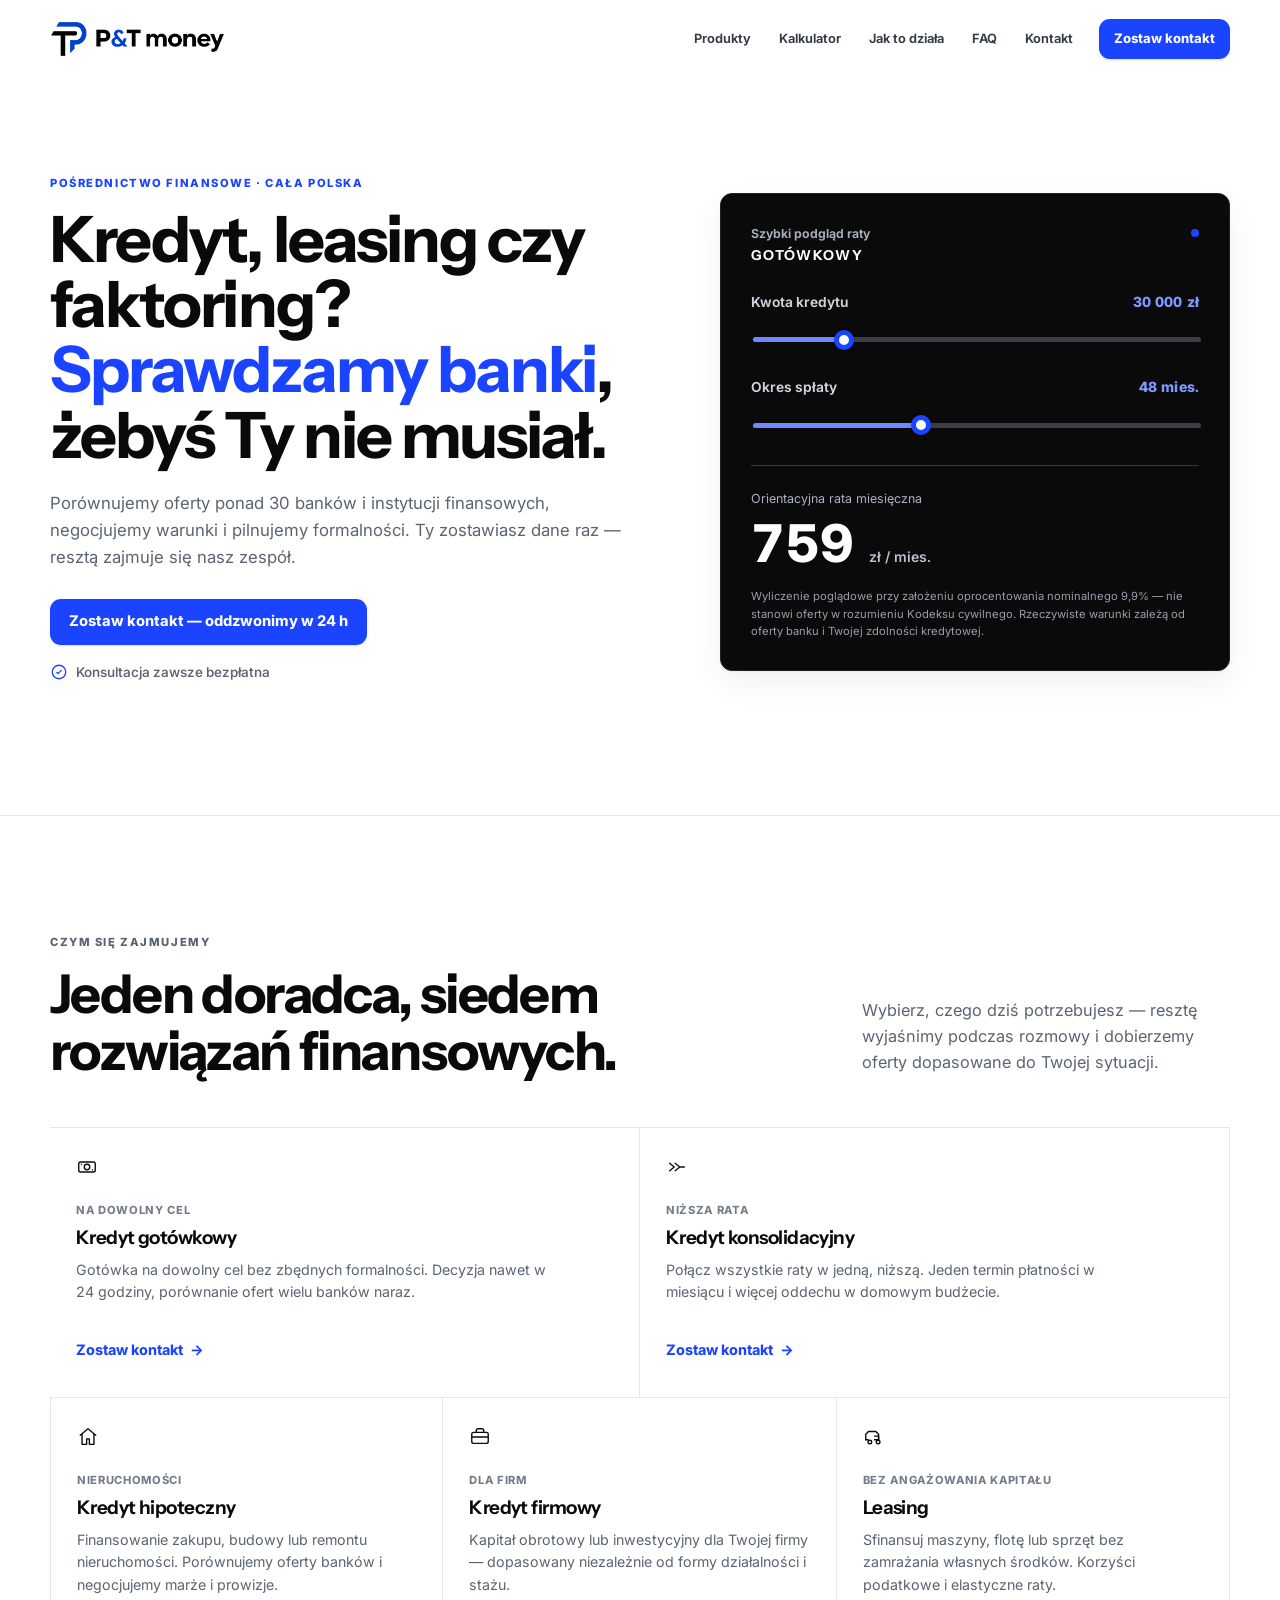
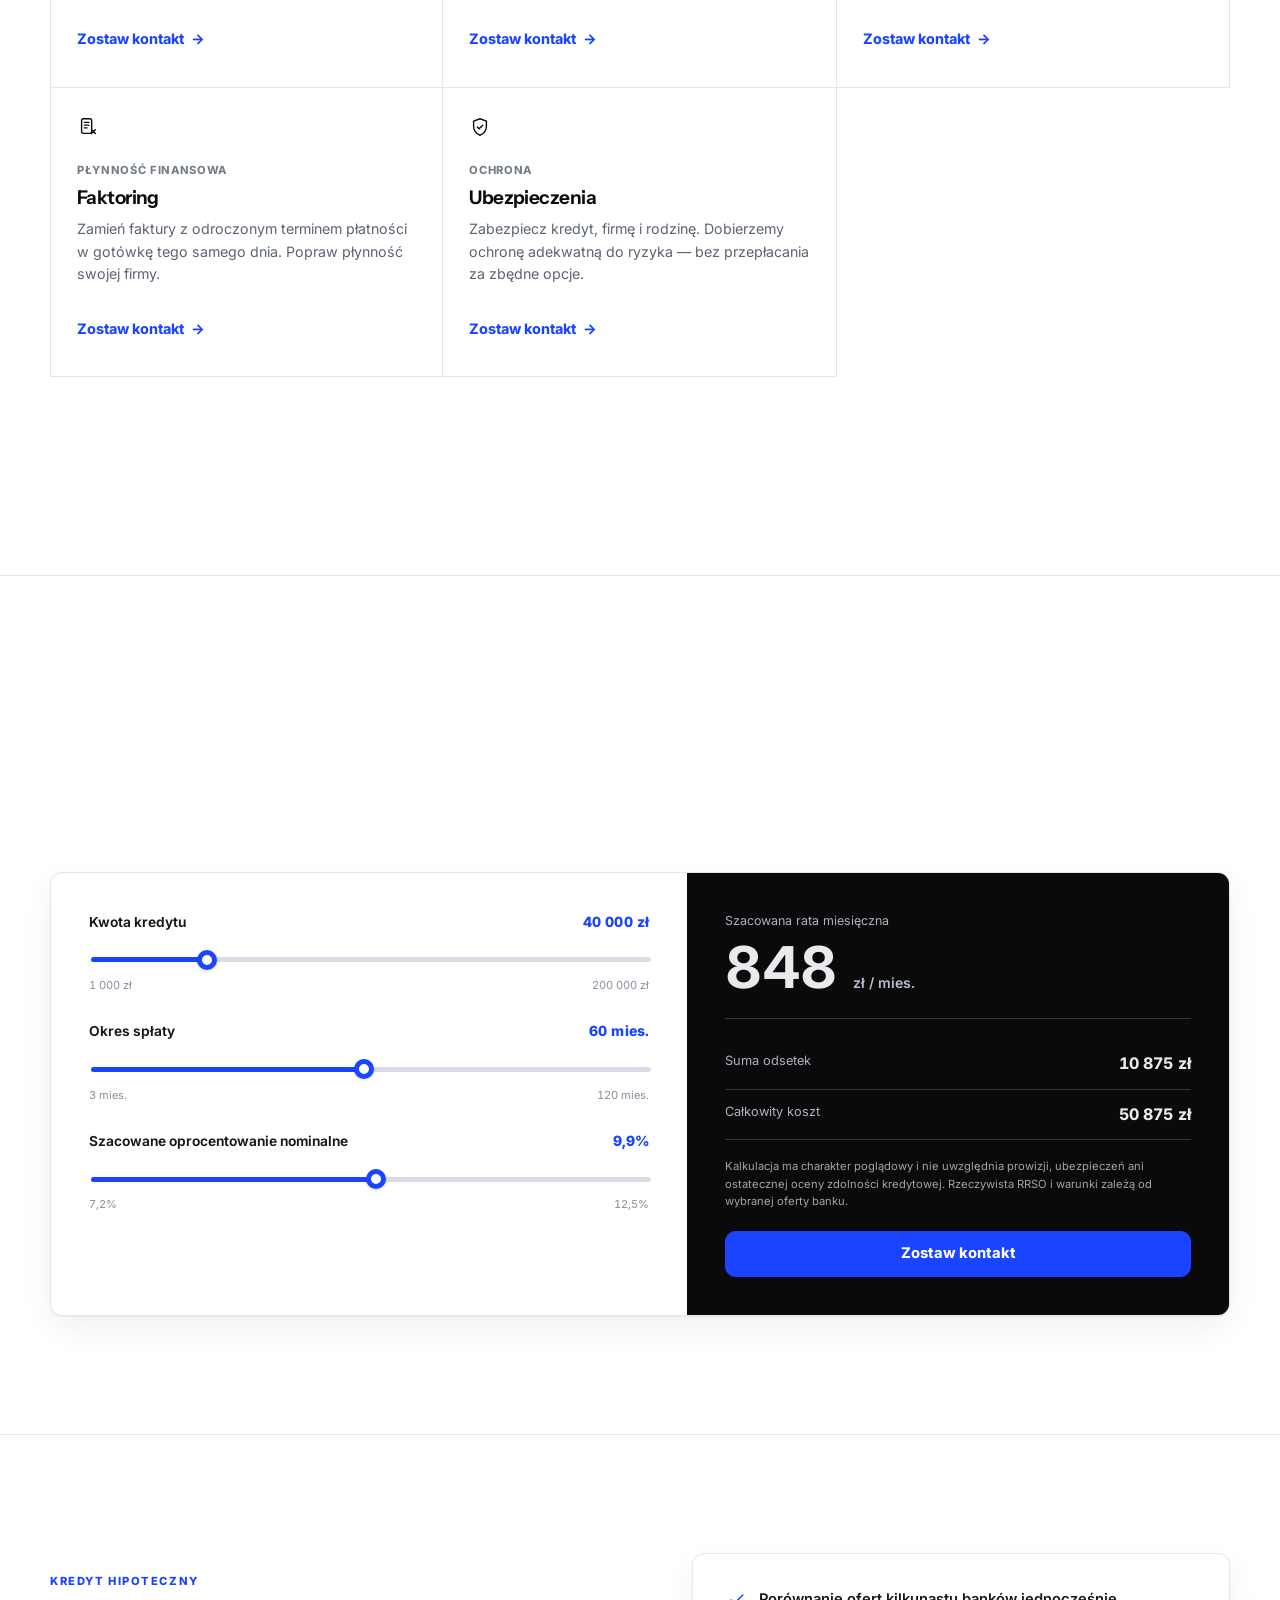
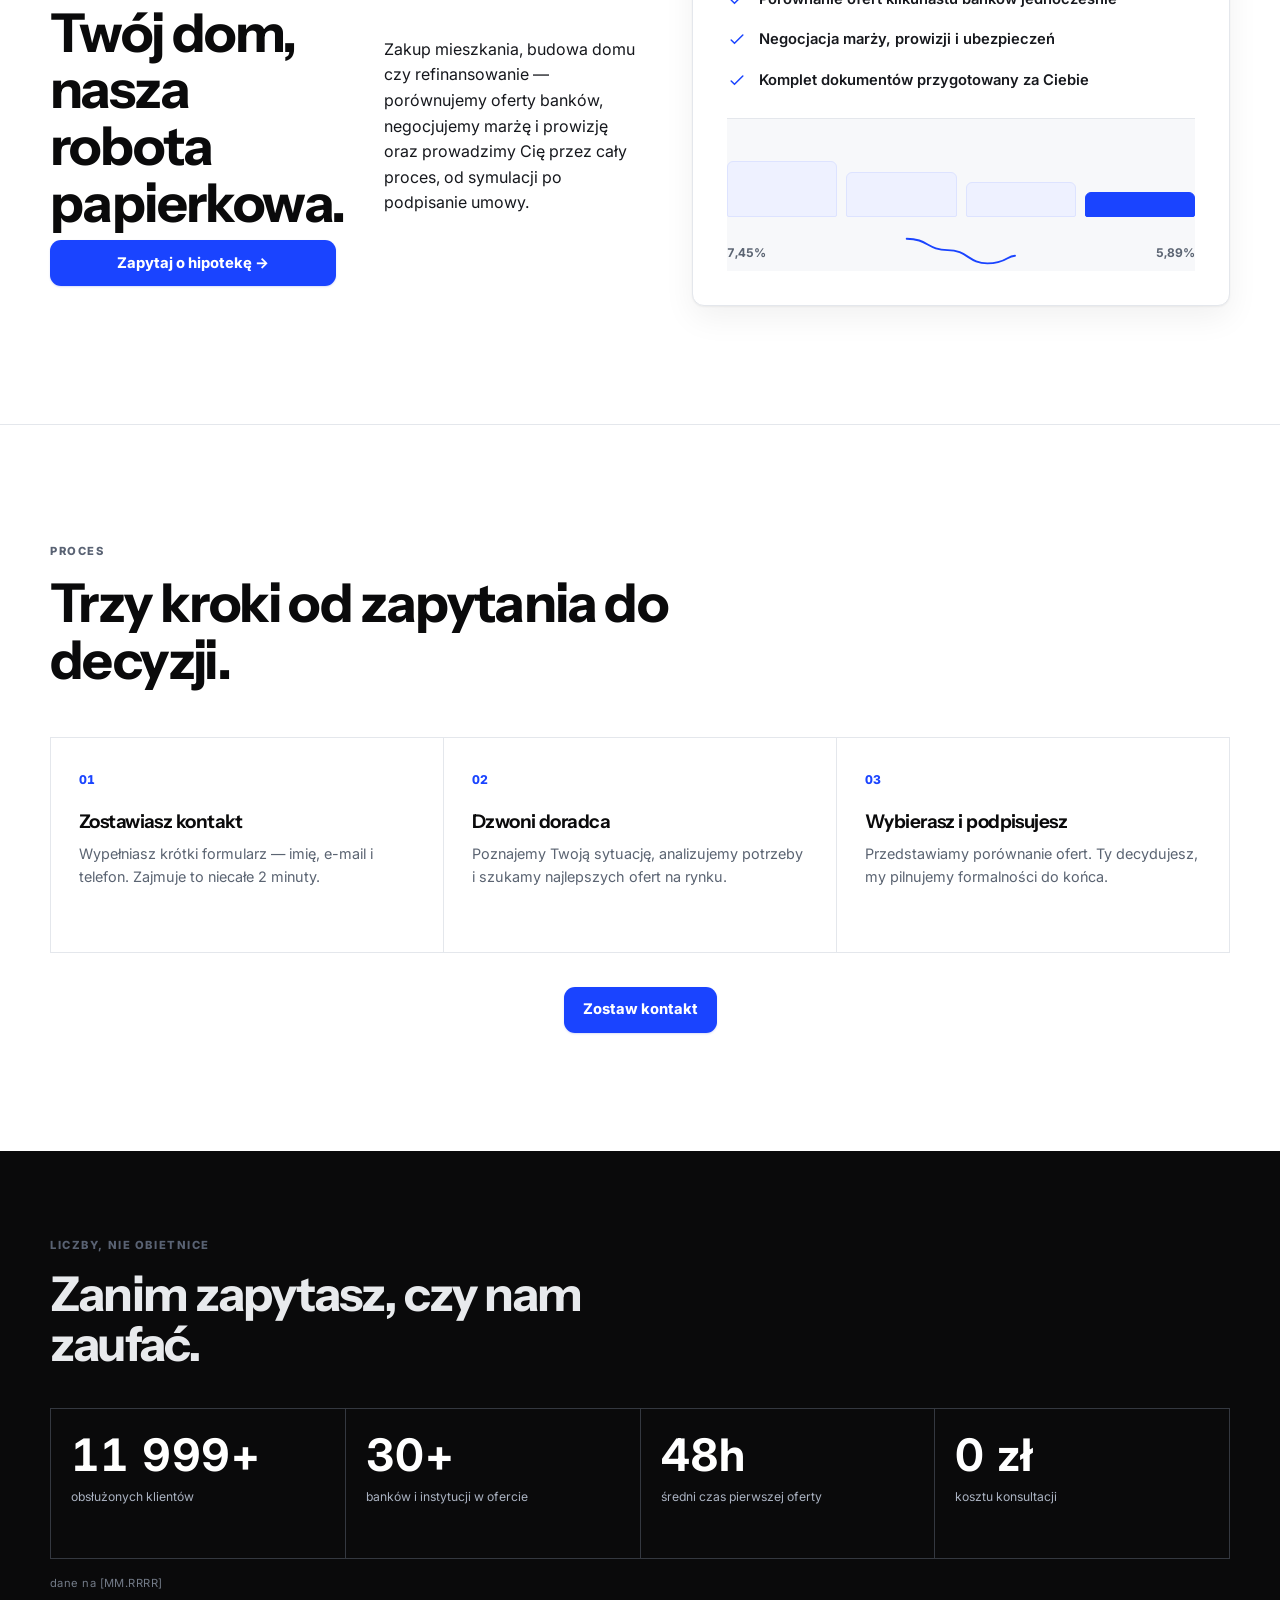
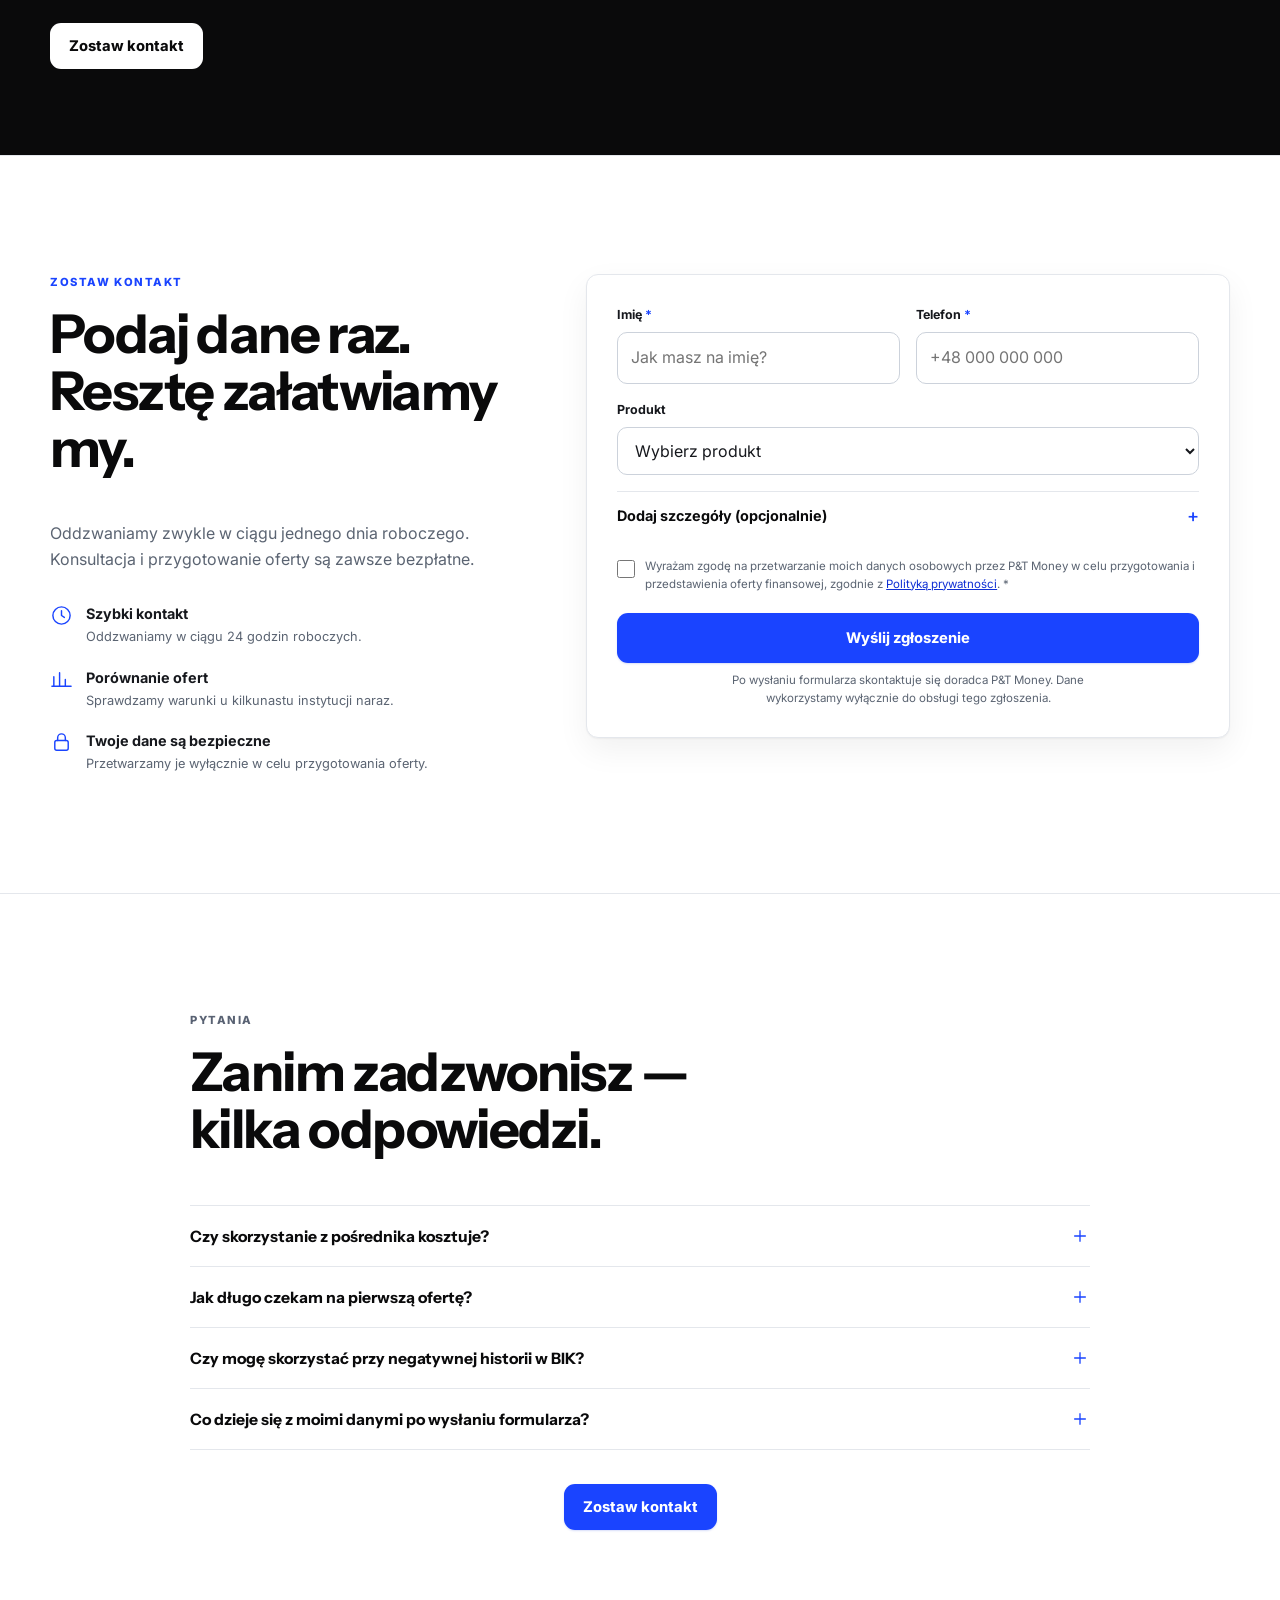
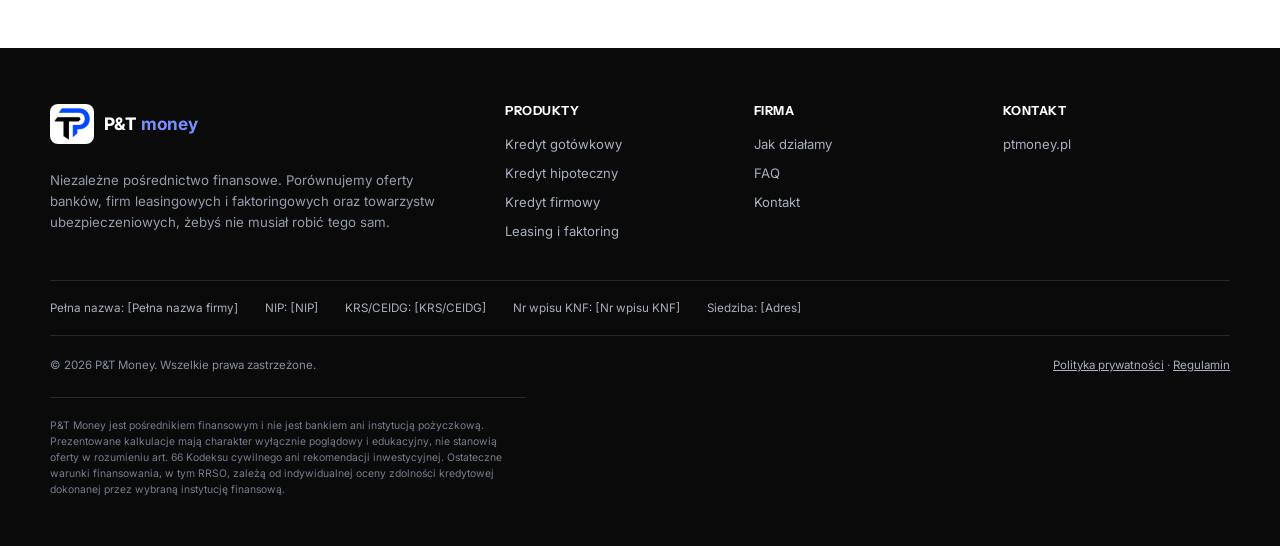
==== commit 3829cffe: "Intro odtwarza się po odświeżeniu, spójne kroje i podstrony Animacja wejścia była pomijana po każdym" ====
--- a/index.html
+++ b/index.html
@@ -14,7 +14,7 @@
 <meta content="https://jakubskrzypiec.github.io/finanse/" property="og:url"/>
 <link href="https://fonts.googleapis.com" rel="preconnect"/>
 <link crossorigin="" href="https://fonts.gstatic.com" rel="preconnect"/>
-<link href="https://fonts.googleapis.com/css2?family=Instrument+Sans:wght@500;600;700&amp;family=Inter:wght@400;500;600;700&amp;display=swap" rel="stylesheet"/>
+<link href="https://fonts.googleapis.com/css2?family=Instrument+Sans:wght@400..700&amp;family=Inter:wght@400..800&amp;display=swap" rel="stylesheet"/>
 <link href="./styles.css" rel="stylesheet"/>
 <script>
 document.documentElement.classList.add('js');
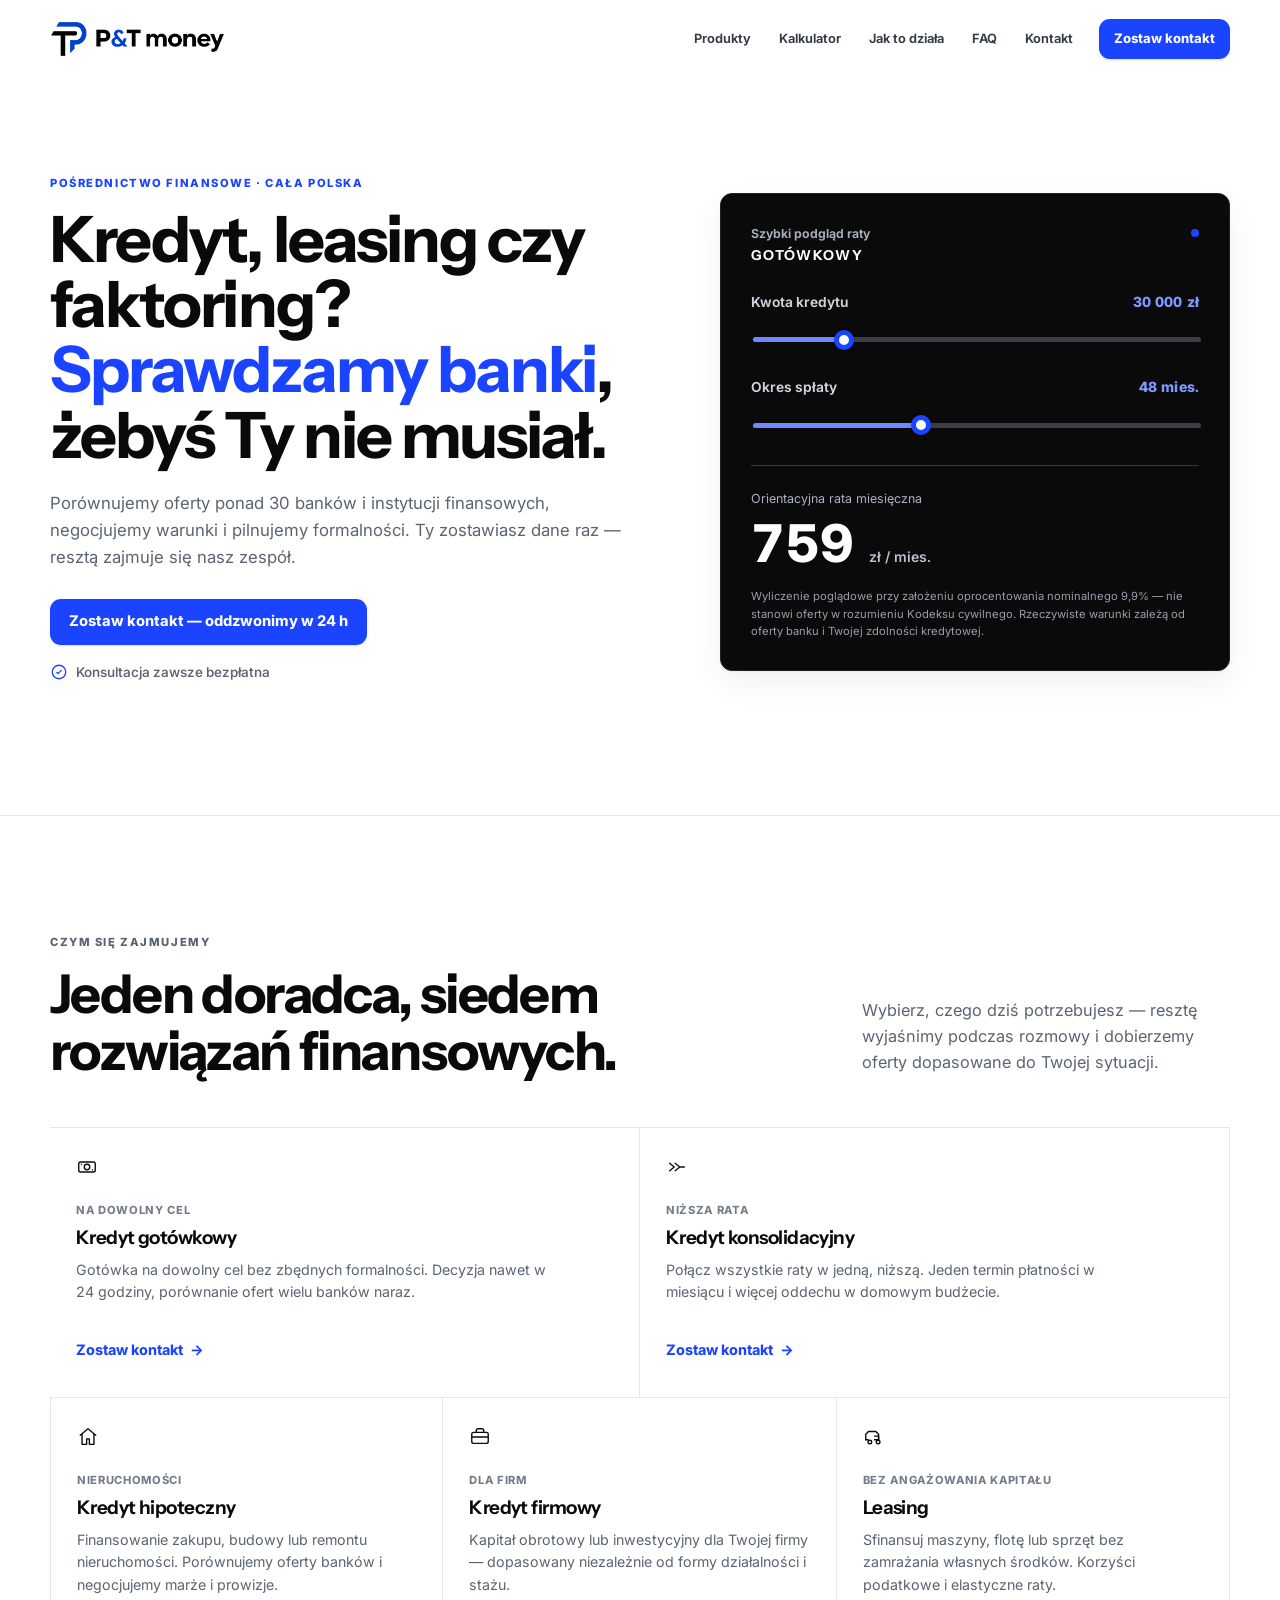
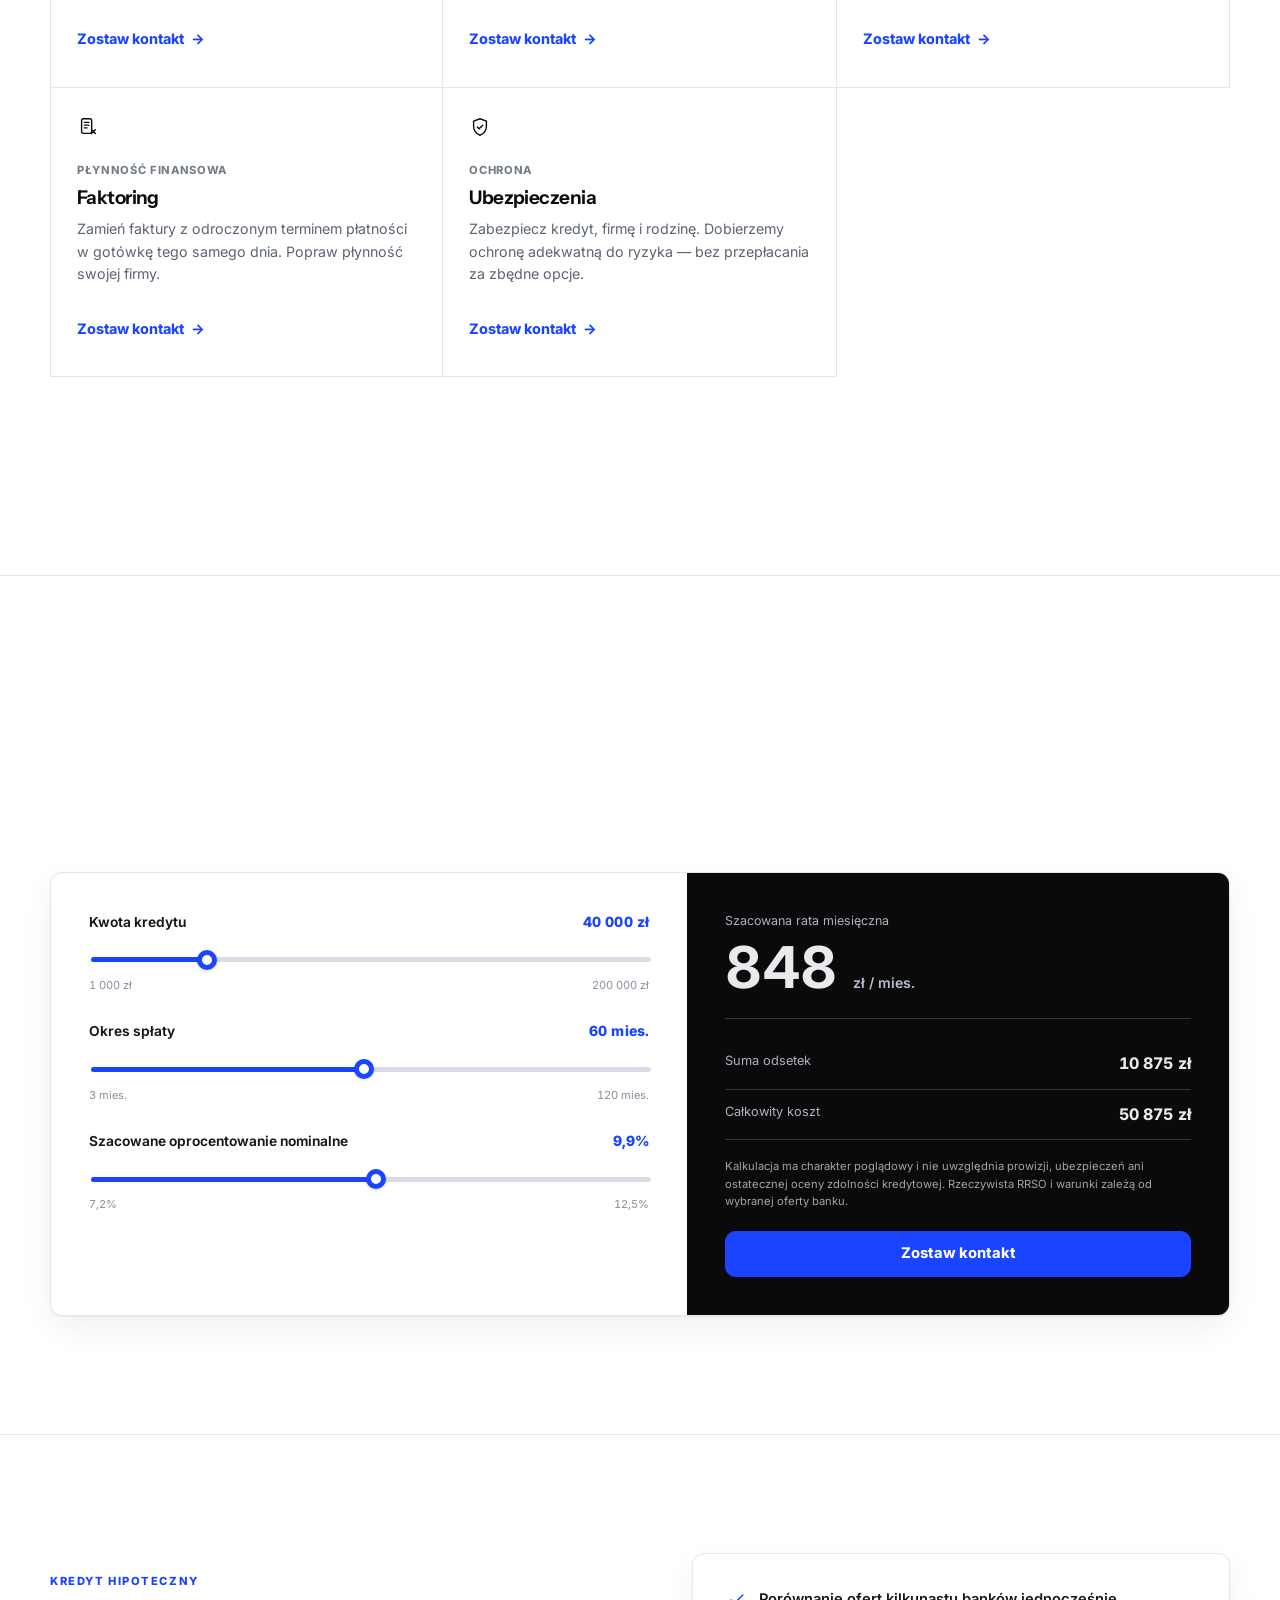
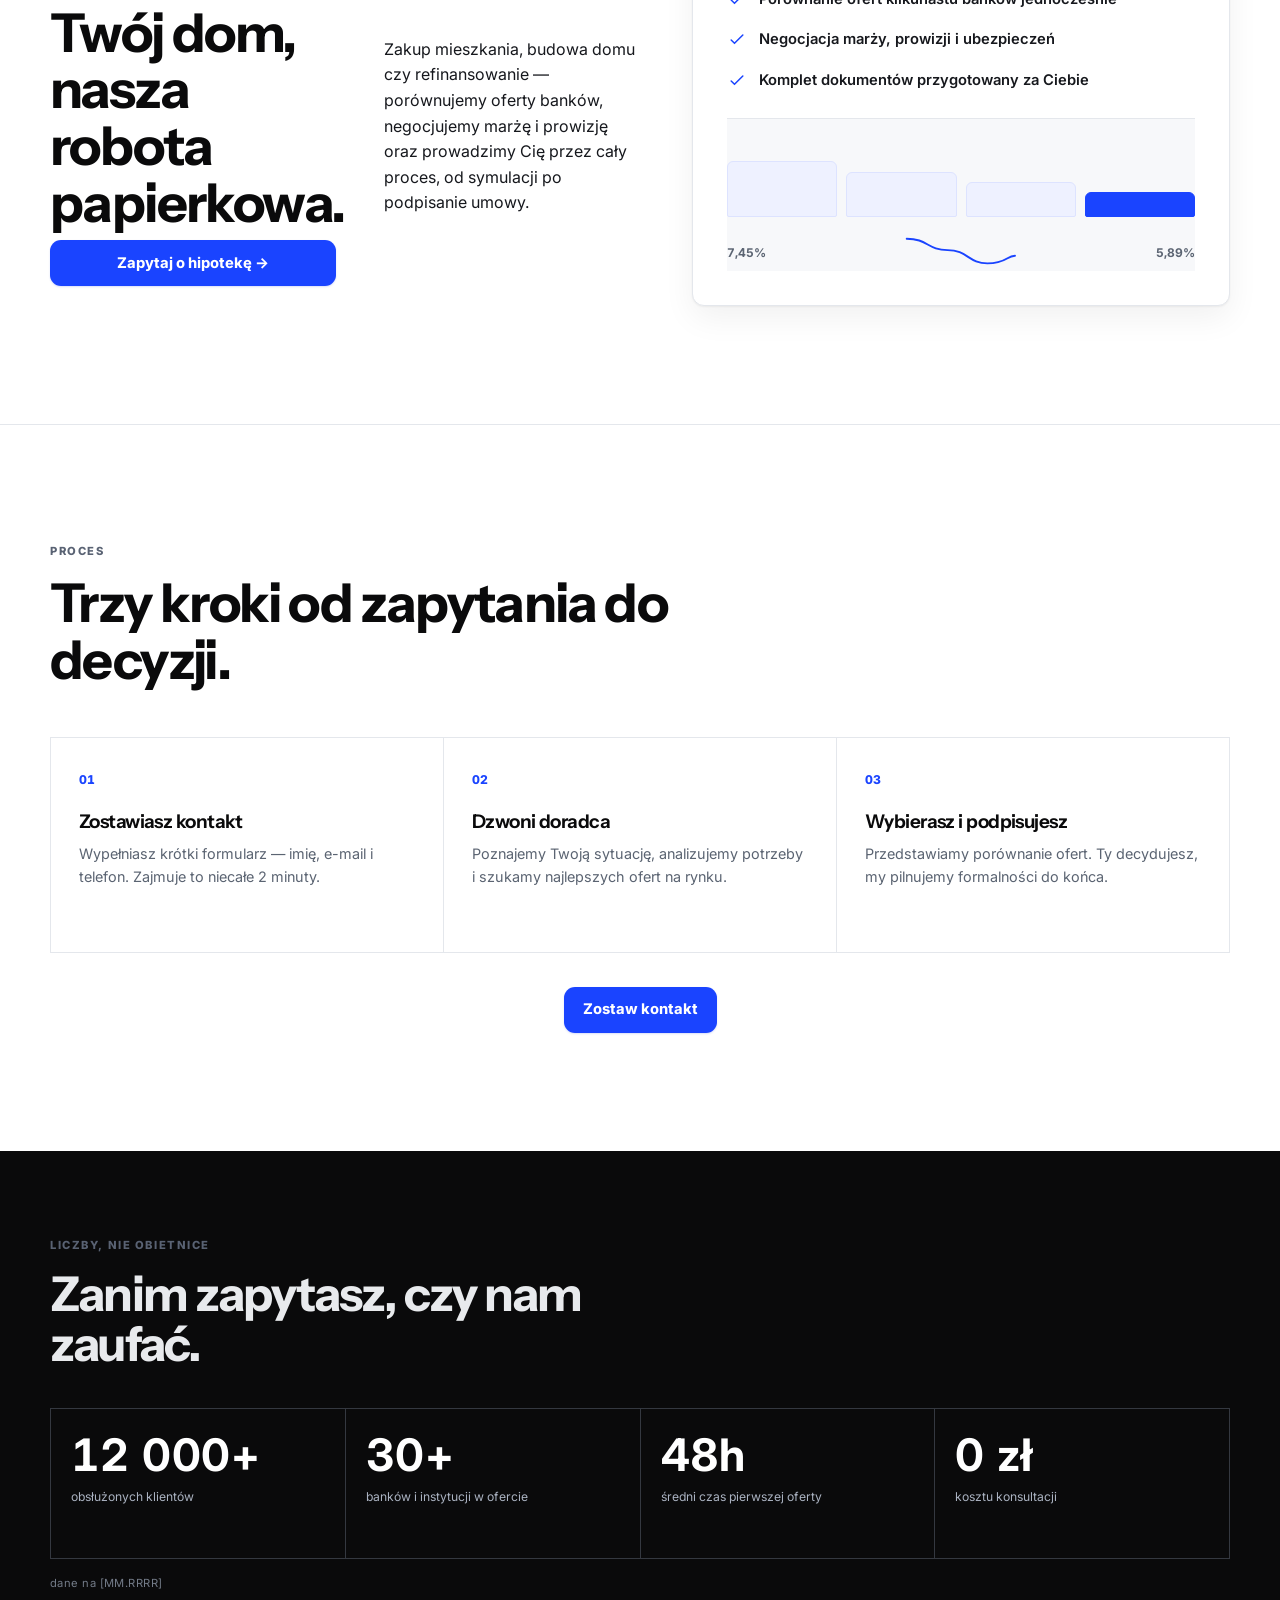
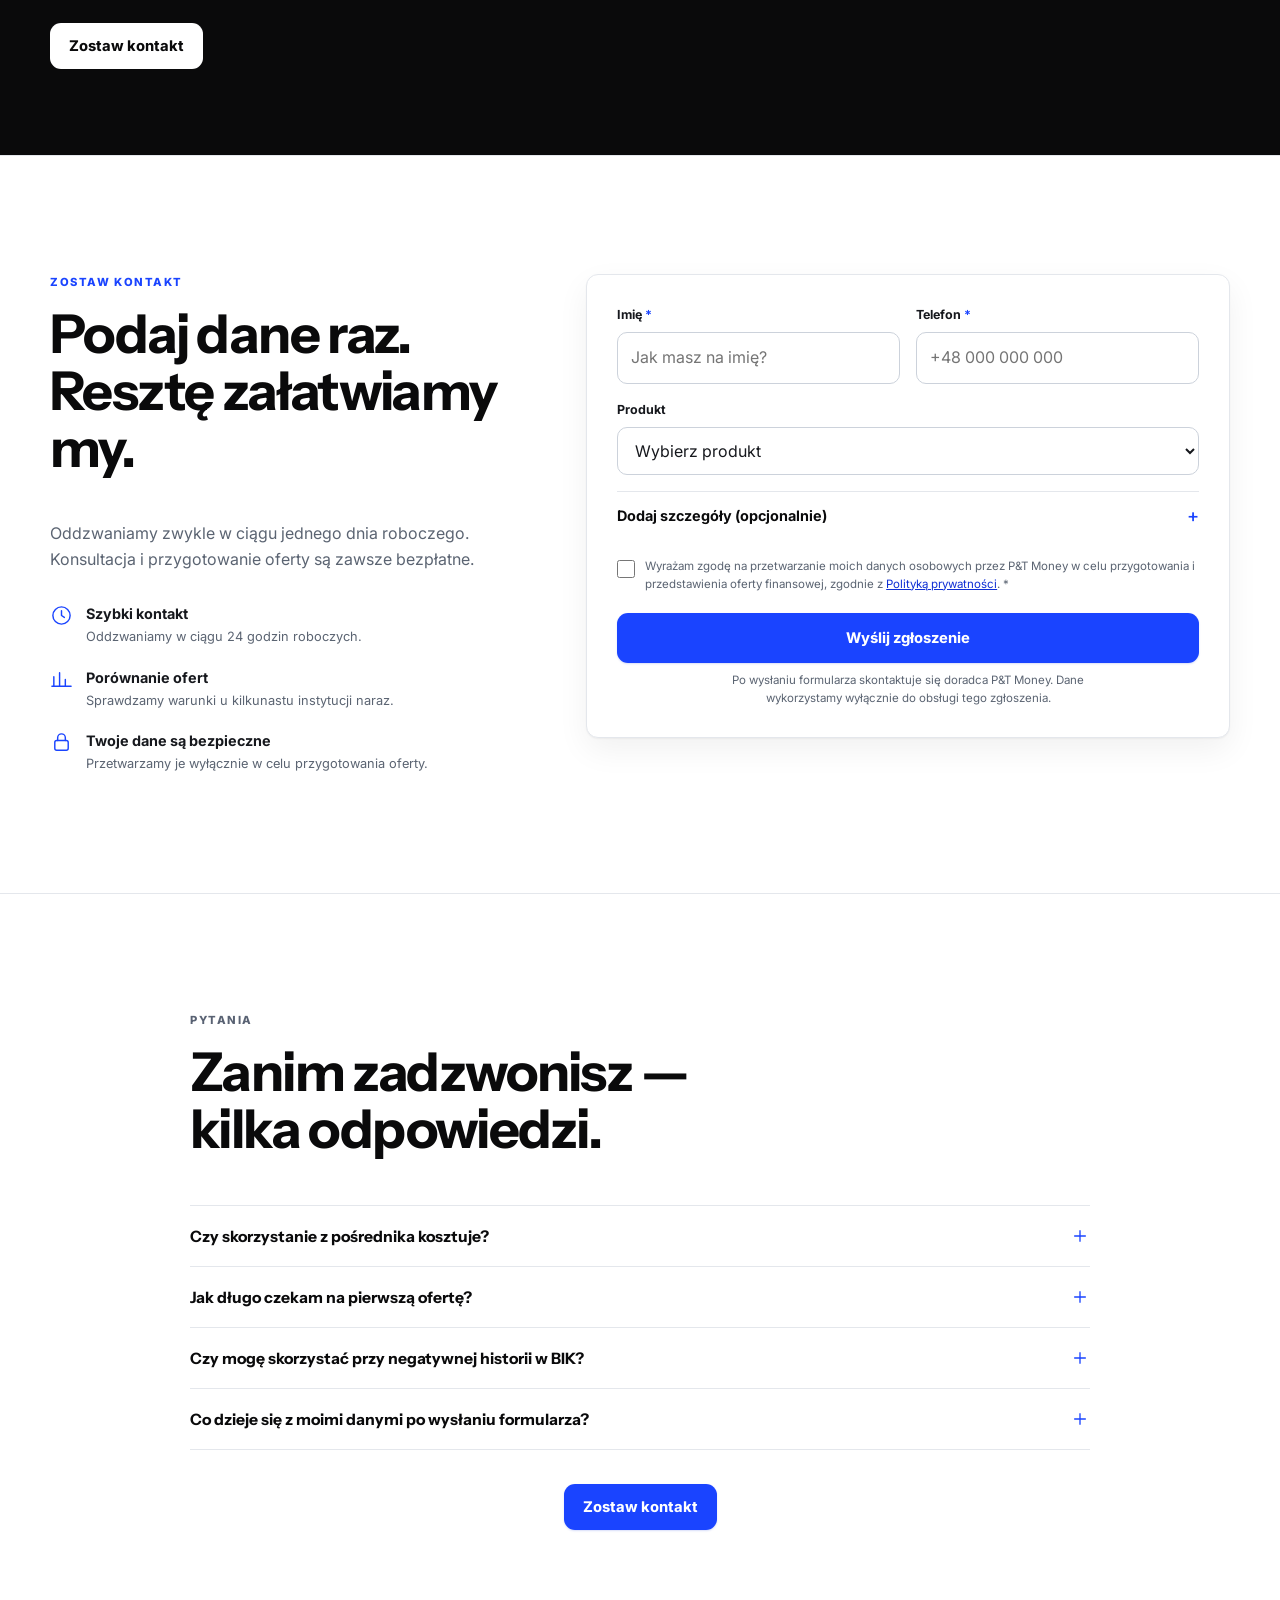
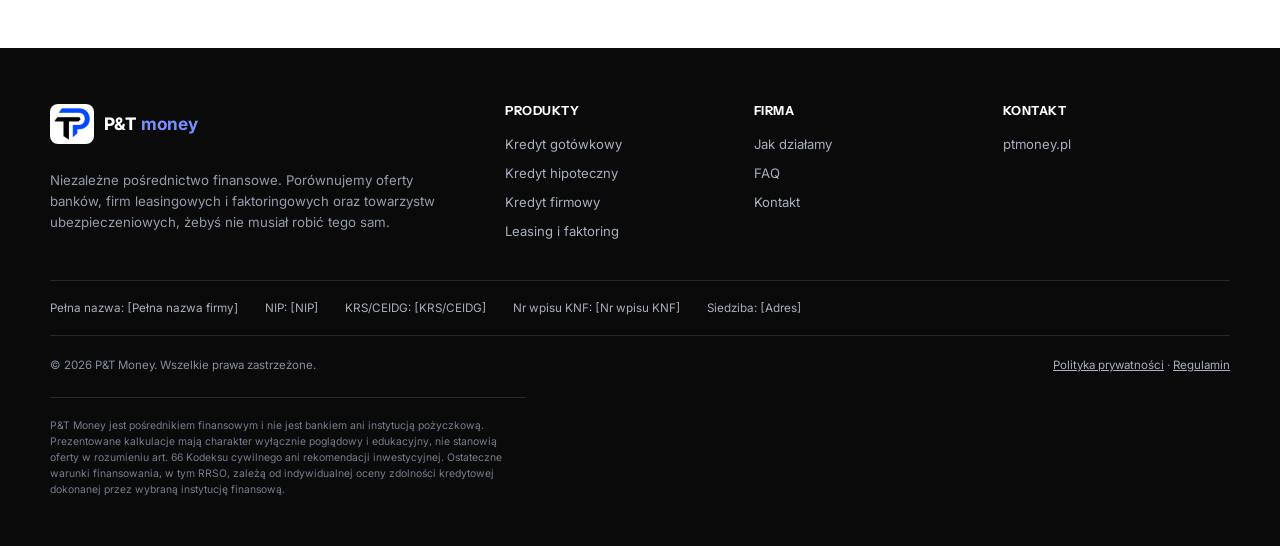
==== commit 67c1737c: "Wersjonowanie plików CSS i JS, żeby przeglądarka nie trzymała starych Zasoby były ładowane bez żadne" ====
--- a/index.html
+++ b/index.html
@@ -15,7 +15,7 @@
 <link href="https://fonts.googleapis.com" rel="preconnect"/>
 <link crossorigin="" href="https://fonts.gstatic.com" rel="preconnect"/>
 <link href="https://fonts.googleapis.com/css2?family=Instrument+Sans:wght@400..700&amp;family=Inter:wght@400..800&amp;display=swap" rel="stylesheet"/>
-<link href="./styles.css" rel="stylesheet"/>
+<link href="./styles.css?v=20260831-1" rel="stylesheet"/>
 <script>
 document.documentElement.classList.add('js');
 (() => {
@@ -46,7 +46,7 @@
     "address": {"@type": "PostalAddress", "streetAddress": "[Adres]", "addressCountry": "PL"}
   }
   </script>
-<link href="https://jakubskrzypiec.github.io/finanse/" rel="canonical"/><link href="./logo-mark.png" rel="icon" type="image/png"/><meta content="summary_large_image" name="twitter:card"/><meta content="P&amp;T Money | Pośrednictwo finansowe" name="twitter:title"/><meta content="Kredyty, leasing i faktoring — cała Polska." name="twitter:description"/><meta content="https://jakubskrzypiec.github.io/finanse/logo-horizontal.png" name="twitter:image"/><script defer="True" src="./main.js"></script></head>
+<link href="https://jakubskrzypiec.github.io/finanse/" rel="canonical"/><link href="./logo-mark.png" rel="icon" type="image/png"/><meta content="summary_large_image" name="twitter:card"/><meta content="P&amp;T Money | Pośrednictwo finansowe" name="twitter:title"/><meta content="Kredyty, leasing i faktoring — cała Polska." name="twitter:description"/><meta content="https://jakubskrzypiec.github.io/finanse/logo-horizontal.png" name="twitter:image"/><script defer="True" src="./main.js?v=20260831-1"></script></head>
 <body>
 <div aria-hidden="true" class="site-intro" id="siteIntro">
 <div class="intro-center">
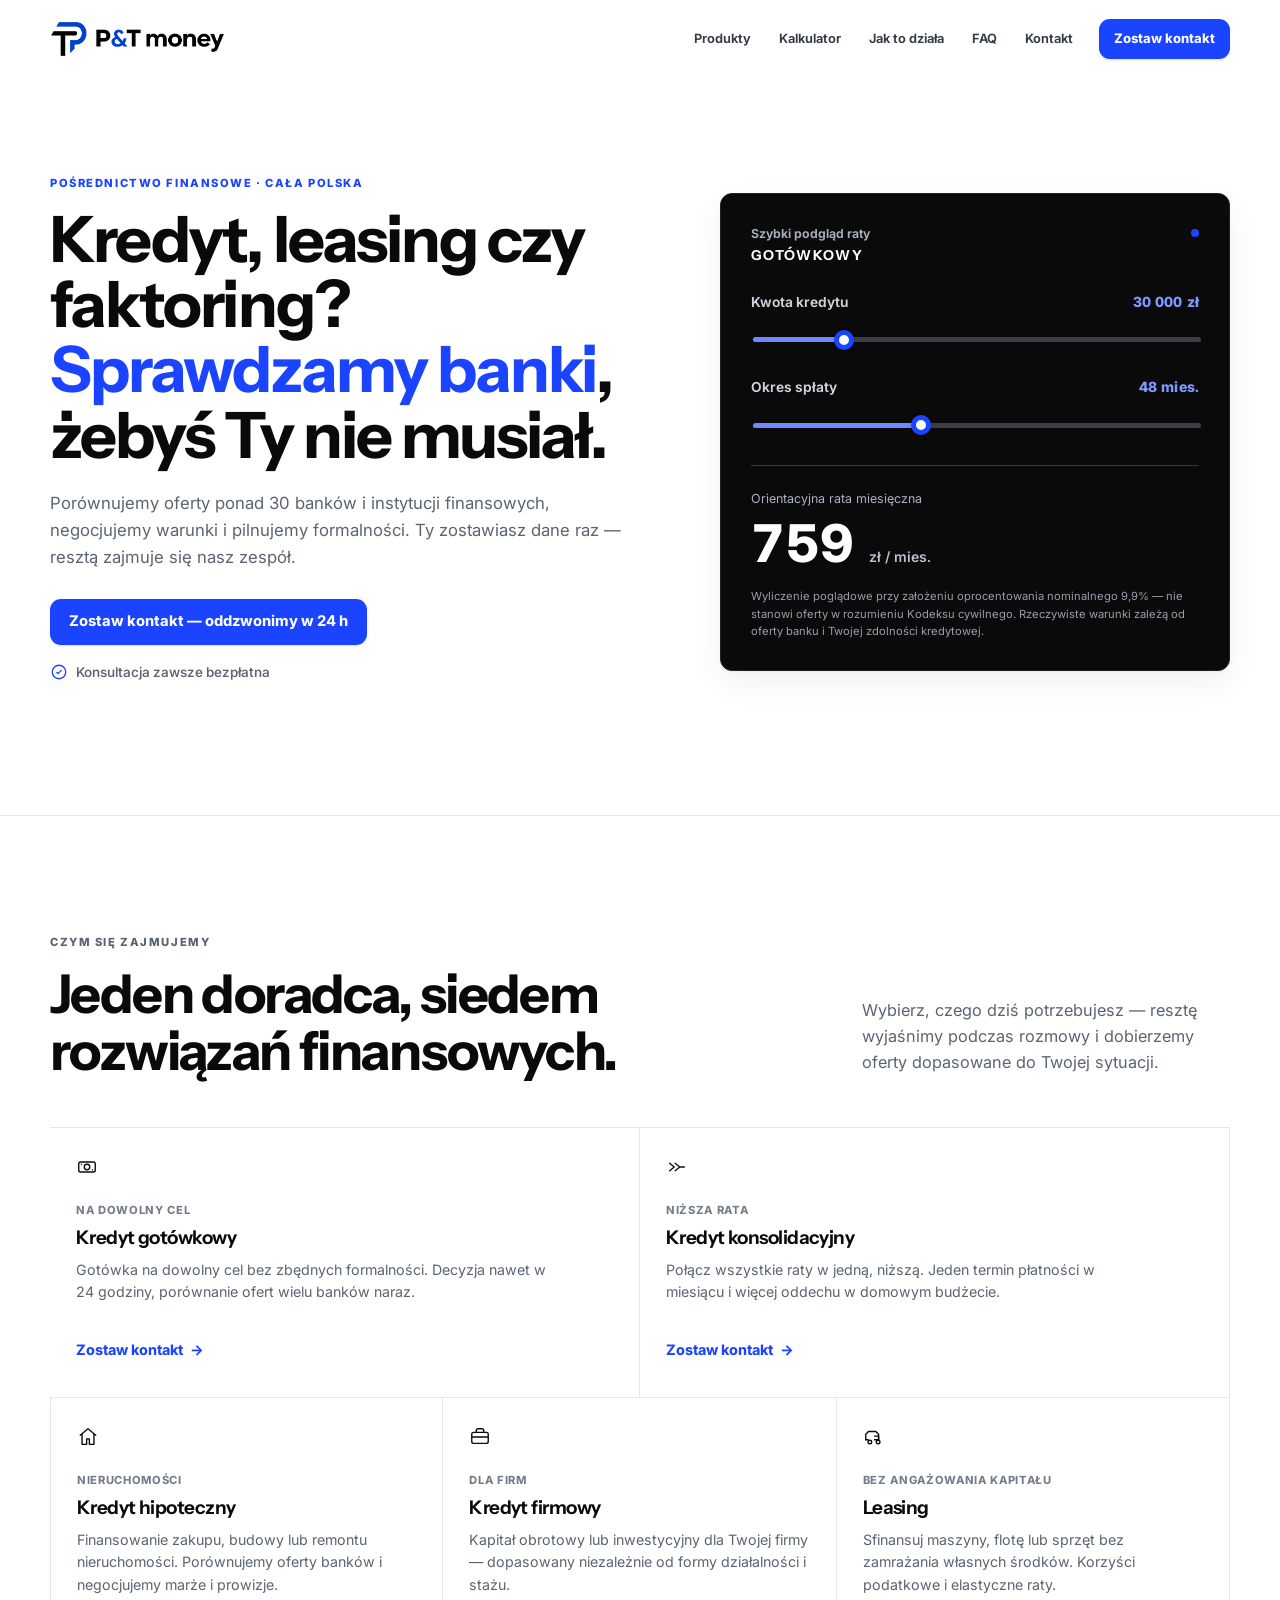
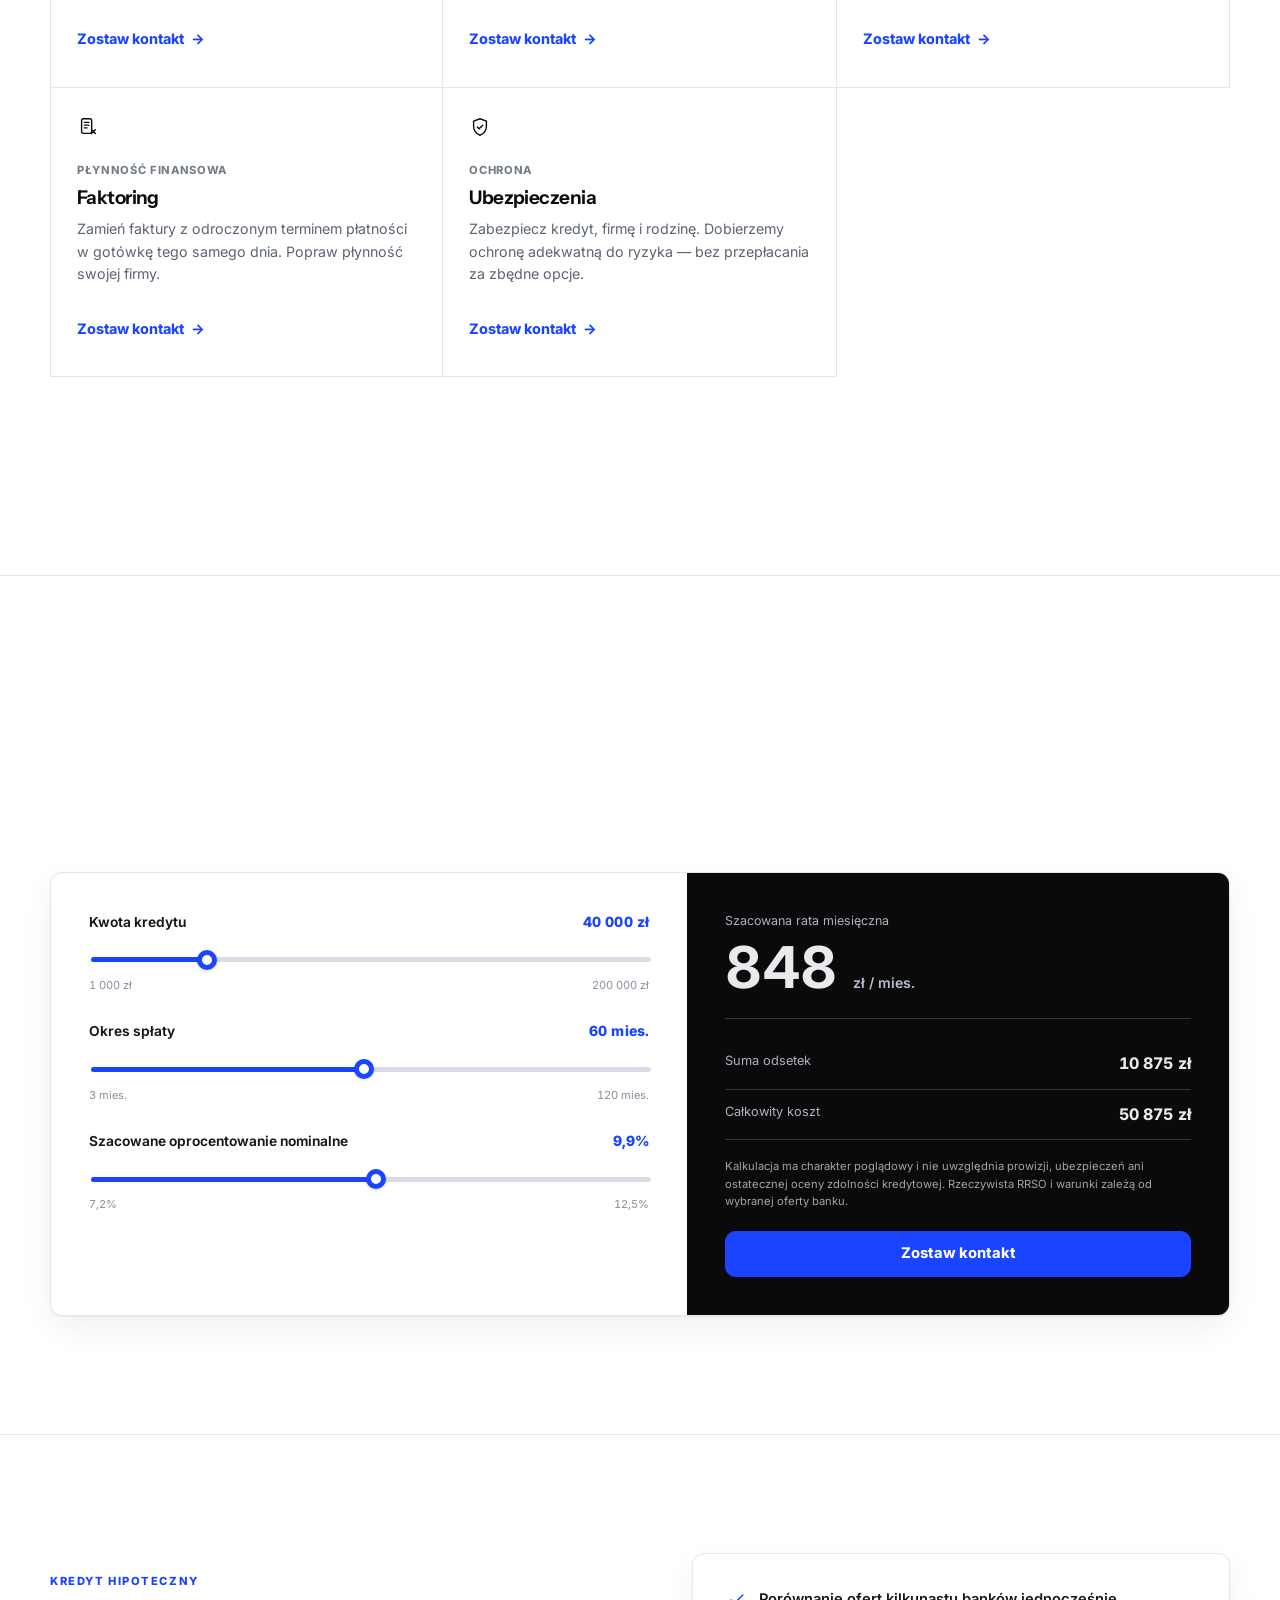
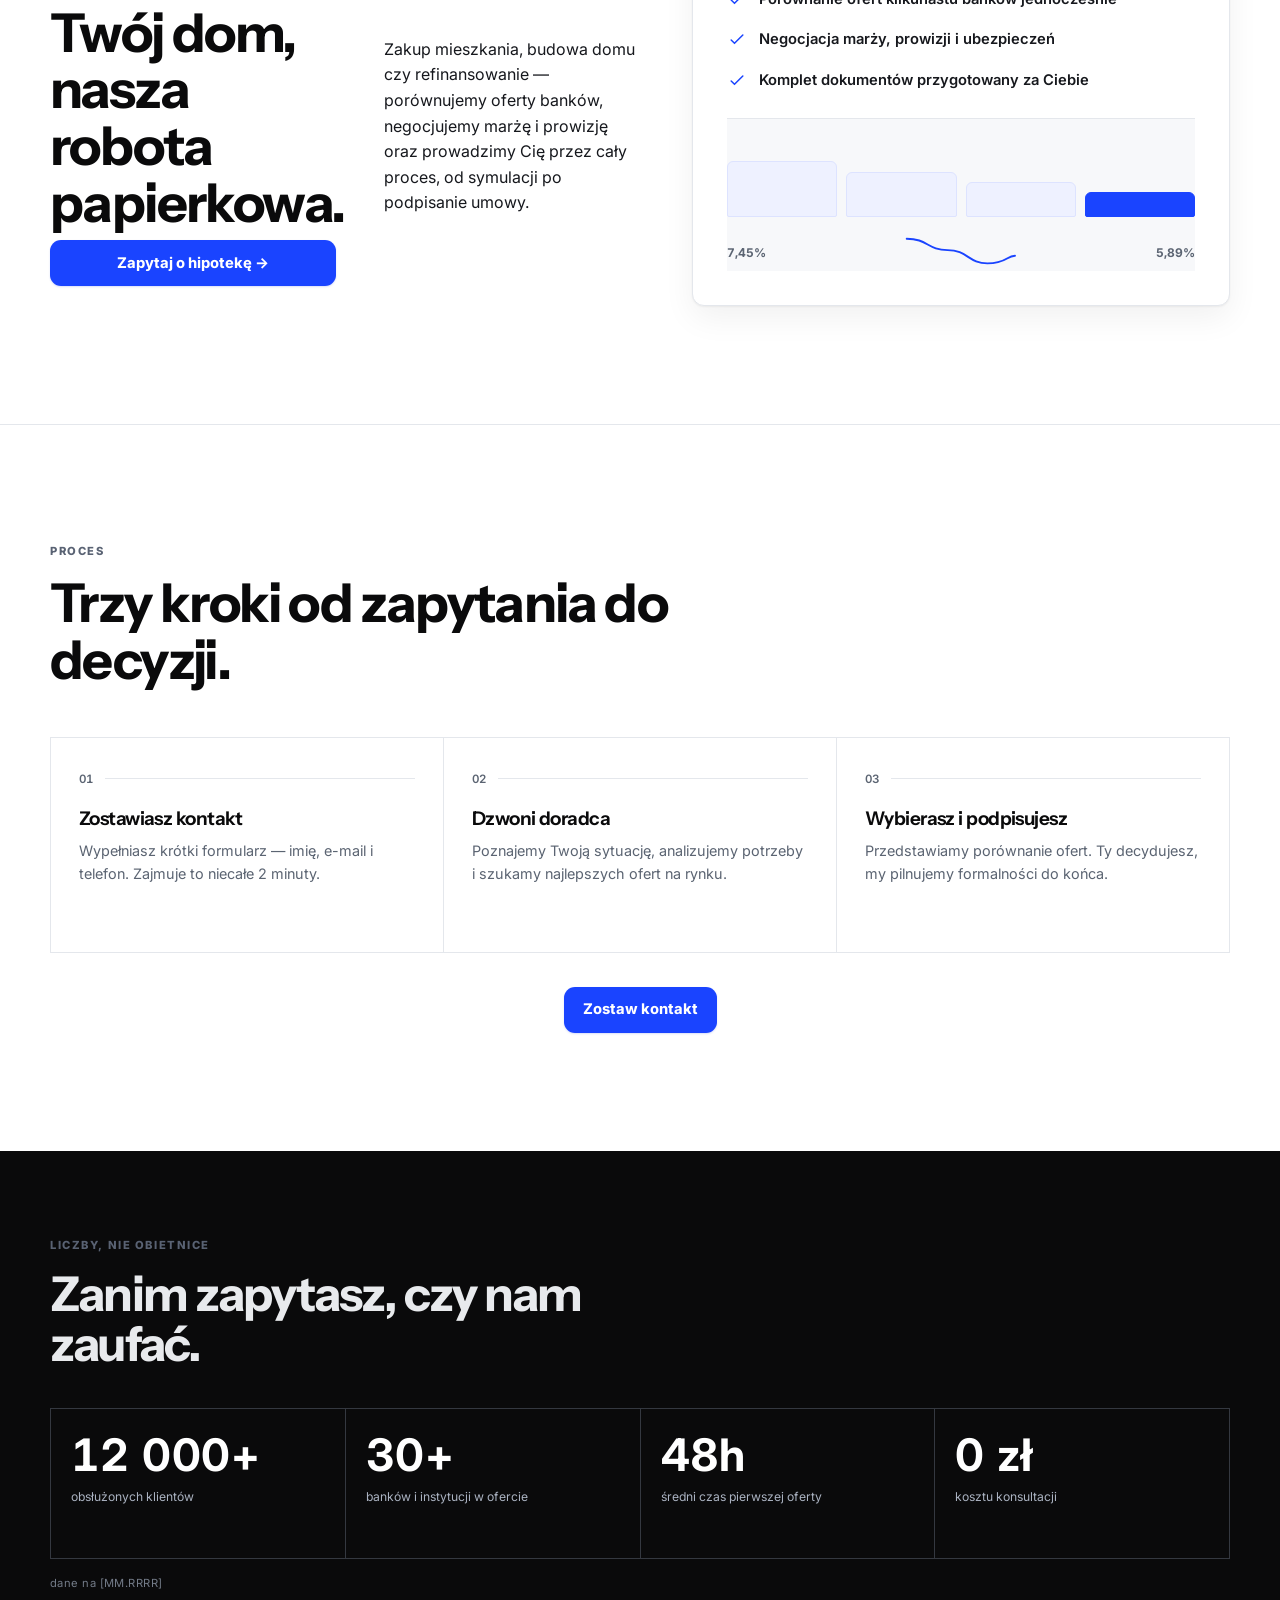
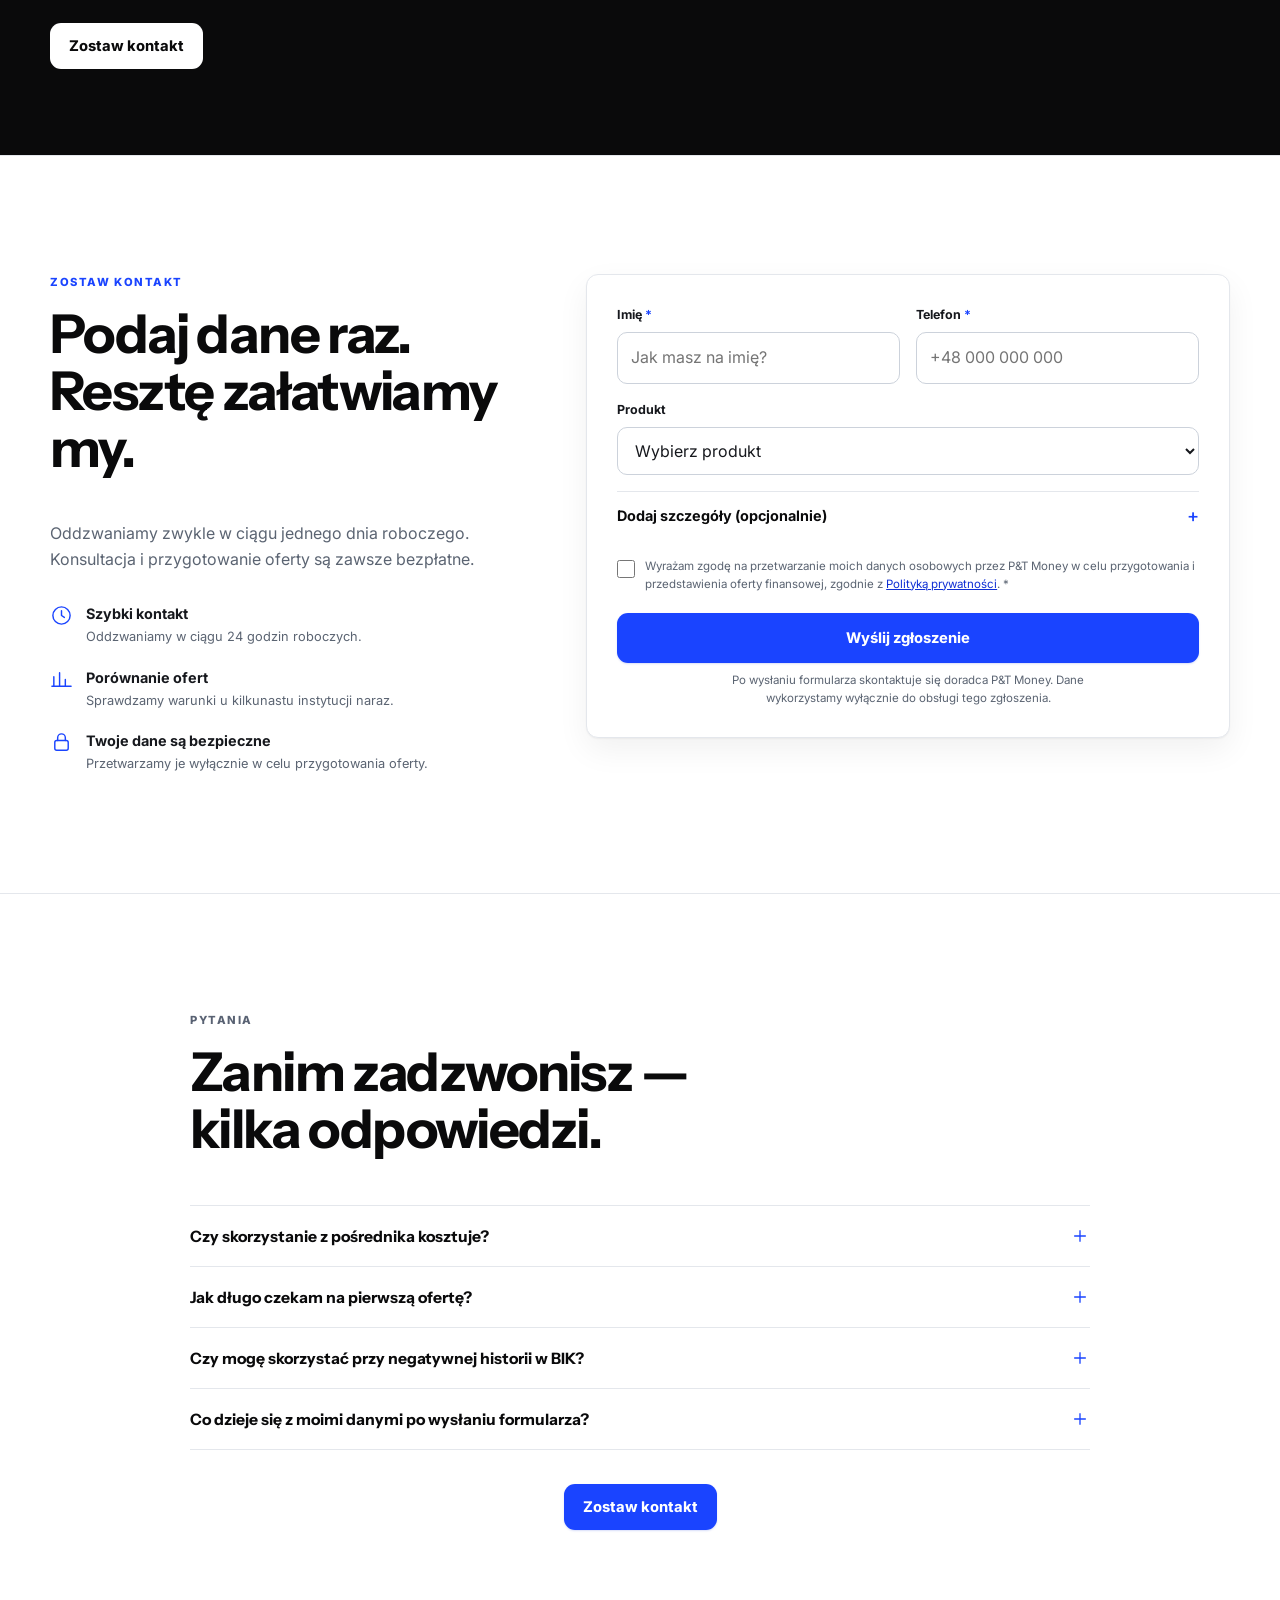
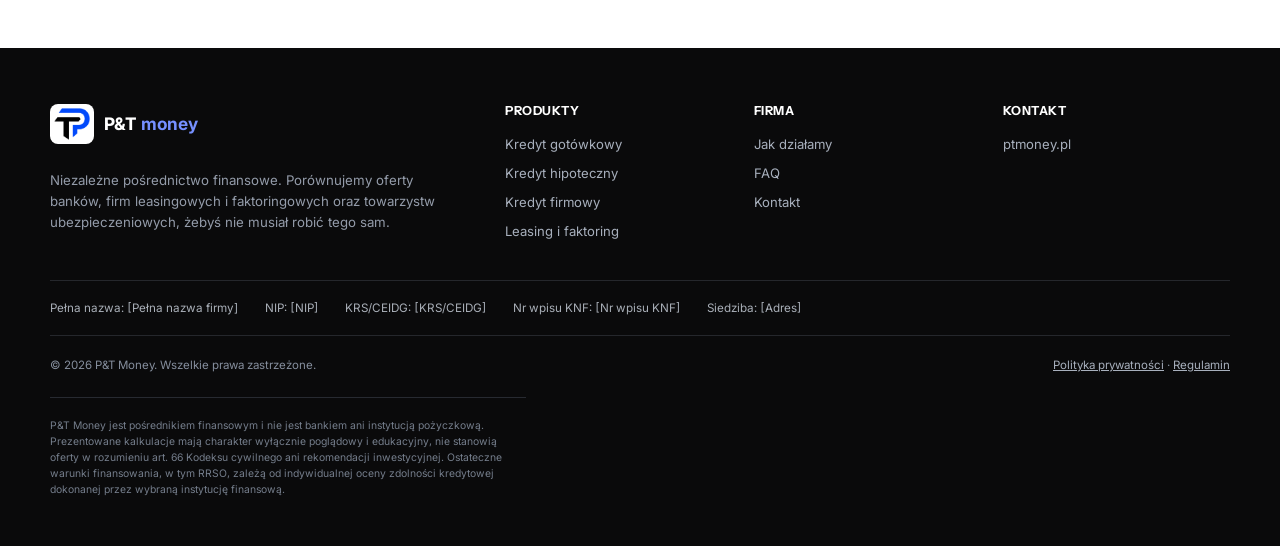
==== commit 6ed2a125: "Ekran wejścia udaje ekran główny, spokojniejsze numery kroków Intro wyglądało jak plansza ładowania:" ====
--- a/index.html
+++ b/index.html
@@ -50,15 +50,14 @@
 <body>
 <div aria-hidden="true" class="site-intro" id="siteIntro">
 <div class="intro-center">
-<img alt="" class="intro-monogram" id="introMonogram" src="./logo-mark.png"/>
+<img alt="" class="intro-monogram" id="introMonogram" src="./logo-mark.png?v=20260831-1"/>
 <div class="intro-copy" id="introCopy">
-<p class="intro-name">P&amp;T money</p>
-<p class="intro-subtitle">Pośrednictwo finansowe · Cała Polska</p>
+<p class="intro-headline">Kredyt, leasing czy faktoring?<br/><span>Sprawdzamy banki, żebyś Ty nie musiał.</span></p>
+<p class="intro-subtitle">Pośrednictwo finansowe · cała Polska</p>
 </div>
 </div>
 <div class="intro-scroll" id="introScrollHint">
-<span>Przewiń</span>
-<svg aria-hidden="true" viewbox="0 0 24 24"><path d="M12 5v13M7 13l5 5 5-5"></path></svg>
+<i aria-hidden="true"></i>
 </div>
 </div>
 <div aria-hidden="true" class="intro-spacer" id="introSpacer"></div>
--- a/styles.css
+++ b/styles.css
@@ -283,7 +283,12 @@
 /* Process */
 .process-grid { display: grid; border-top: 1px solid var(--line); }
 .process-step { position: relative; padding: 26px 0; border-bottom: 1px solid var(--line); }
-.step-number { display: block; margin-bottom: 22px; color: var(--blue); font-size: .76rem; font-weight: 800; letter-spacing: .08em; font-variant-numeric: tabular-nums; }
+/* Numer kroku jako spokojne oznaczenie z kreską, a nie ozdobna cyfra.
+   Dmuchane cyfry z obrysem to element, który zdradza szablon. */
+.step-number { display: flex; align-items: center; gap: 12px; margin-bottom: 20px;
+  color: var(--text-muted); font-size: .72rem; font-weight: 600; letter-spacing: .14em;
+  font-variant-numeric: tabular-nums; }
+.step-number::after { content: ""; flex: 1; height: 1px; background: var(--line); }
 .process-step h3 { margin-bottom: 10px; }
 .process-step p { margin: 0; color: var(--text-muted); font-size: .9rem; }
 
@@ -465,7 +470,7 @@
   --shadow-hover: 0 1px 2px rgba(10,10,11,.06), 0 16px 36px rgba(10,10,11,.08);
 }
 body { font-family: var(--body-font); }
-h1,h2,h3,.intro-name { font-family: var(--heading-font); letter-spacing: -.03em; }
+h1,h2,h3,.intro-headline { font-family: var(--heading-font); letter-spacing: -.03em; }
 h1 { line-height: 1.02; font-weight: 700; }
 h2 { line-height: 1.06; font-weight: 700; }
 h3 { line-height: 1.12; font-weight: 650; }
@@ -521,7 +526,7 @@
 
 .process-grid { border-top-color: var(--line); }
 .process-step { min-height: 215px; }
-.step-number { color: var(--blue); }
+.step-number { color: var(--text-muted); }
 .stats-band { background: #0A0A0B; color: #E8EAED; padding: 86px 0; }
 .stats-copy h2 { color: #E8EAED; }
 .stats-date { margin: 16px 0 0; color: #737B88; font-size: .7rem; letter-spacing: .04em; }
@@ -583,12 +588,17 @@
 .js-intro .intro-spacer { display: block; height: 100vh; }
 .intro-center { display: grid; justify-items: center; gap: 22px; }
 .intro-monogram { width: 180px; height: auto; object-fit: contain; transform-origin: 50% 50%; will-change: transform; }
-.intro-copy { text-align: center; will-change: transform, opacity, filter; }
-.intro-name { margin: 0 0 6px; font: 700 clamp(1.9rem,4vw,2.55rem)/1 var(--heading-font); letter-spacing: -.03em; color: var(--ink); }
+.intro-copy { width: 100%; text-align: center; will-change: transform, opacity, filter; }
+/* Ekran wejścia ma udawać gotowy ekran główny, a nie planszę ładowania:
+   ta sama zapowiedź co w hero, ta sama typografia, żadnego napisu „Przewiń".
+   Dopiero przewinięcie ujawnia, że pod spodem jest cała strona. */
+.intro-headline { margin: 0 auto 16px; max-width: 26ch; font: 700 clamp(1.9rem,4vw,3.1rem)/1.1 var(--heading-font); letter-spacing: -.035em; color: var(--ink); text-wrap: balance; }
+.intro-headline span { display: inline-block; margin-top: .18em; color: var(--text-muted); font-weight: 600; font-size: .82em; }
 .intro-subtitle { margin: 0; color: #697180; font-size: .86rem; letter-spacing: .035em; }
-.intro-scroll { position: absolute; left: 50%; bottom: 34px; display: grid; justify-items: center; gap: 7px; transform: translateX(-50%); color: #8A929F; font-size: .72rem; letter-spacing: .1em; text-transform: uppercase; will-change: transform, opacity, filter; }
-.intro-scroll svg { width: 18px; height: 18px; fill: none; stroke: currentColor; stroke-width: 1.5; stroke-linecap: round; stroke-linejoin: round; }
-.intro-scroll::after { content:""; width:4px; height:4px; border-radius:50%; background:currentColor; animation:introPulse 1.6s var(--ease) infinite; }
+/* Zamiast etykiety „Przewiń" — cienka kreska, która ledwie sugeruje ruch. */
+.intro-scroll { position: absolute; left: 50%; bottom: 42px; display: grid; justify-items: center; transform: translateX(-50%); color: #C2C7D0; will-change: transform, opacity, filter; }
+.intro-scroll i { display: block; width: 1px; height: 46px; background: linear-gradient(180deg, transparent, currentColor); animation: introLine 2s var(--ease) infinite; }
+@keyframes introLine { 0%,100% { opacity: .35; transform: scaleY(.72); transform-origin: top; } 50% { opacity: 1; transform: scaleY(1); transform-origin: top; } }
 @keyframes introPulse { 50% { opacity:.35; transform:translateY(3px); } }
 .js-intro .hero-grid { opacity: 0; transform: translateY(28px) scale(1.02); transform-origin: 50% 0; will-change: transform, opacity; }
 .intro-docked #headerLogo { opacity: 1; }
@@ -631,6 +641,6 @@
 @media (prefers-reduced-motion: reduce) {
   .js-intro .site-intro,.js-intro .intro-spacer { display:none !important; height:0 !important; }
   .js-intro .hero-grid { opacity:1 !important; transform:none !important; }
-  .intro-scroll::after { animation:none; }
+  .intro-scroll i { animation:none; }
 }
 .form-card .form-grid { display:block; }
